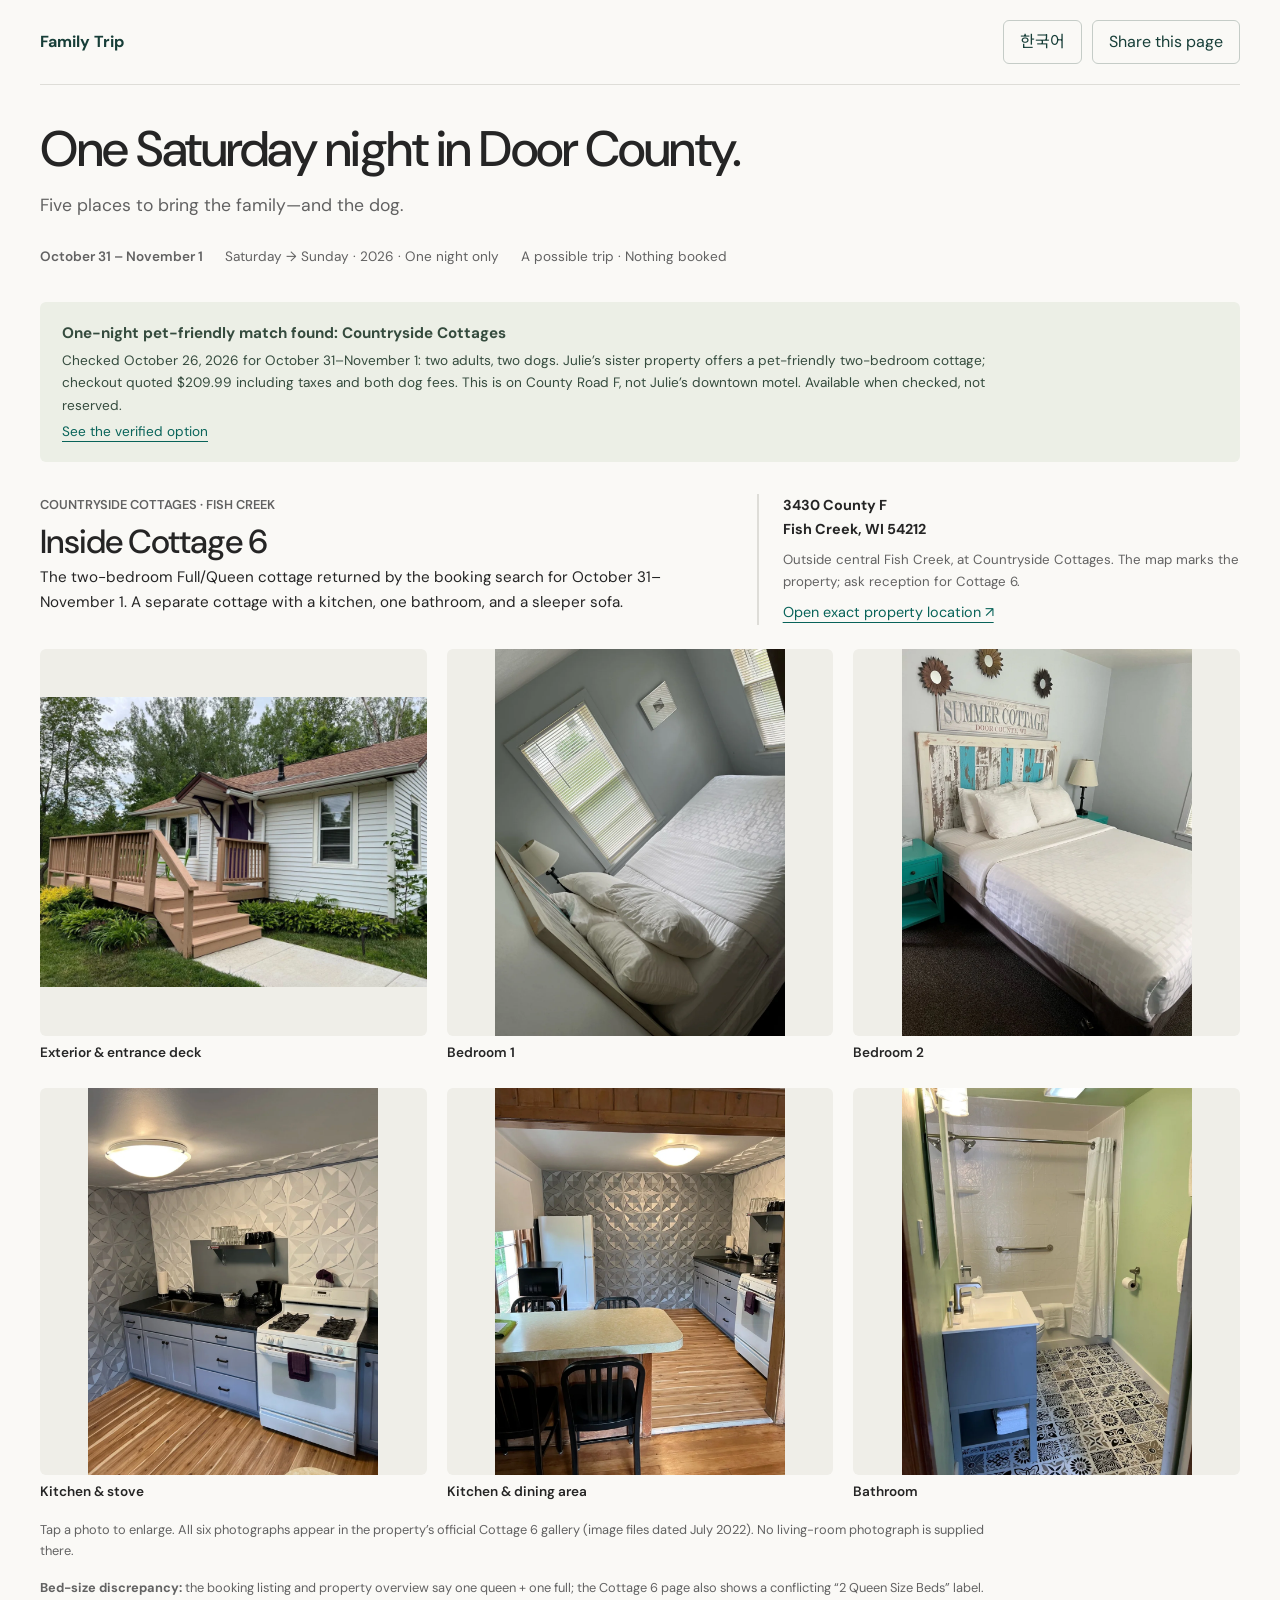
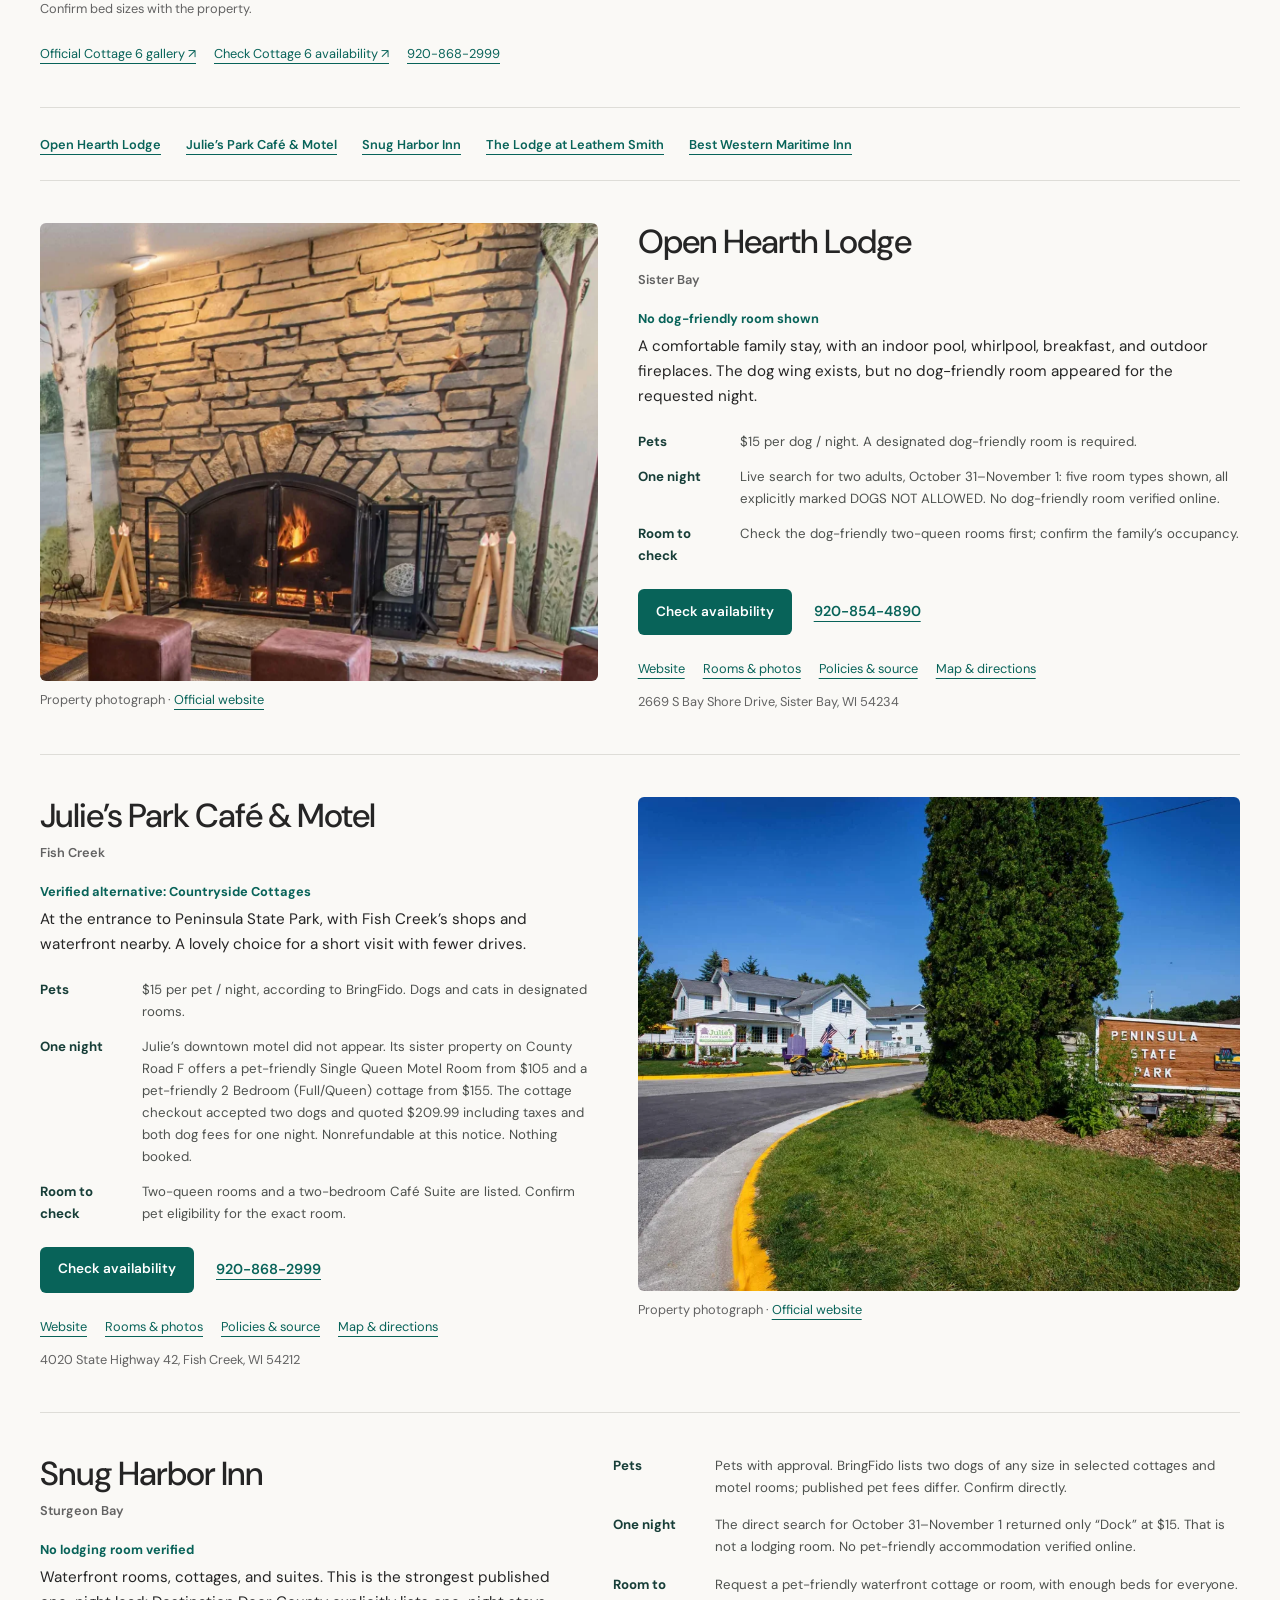
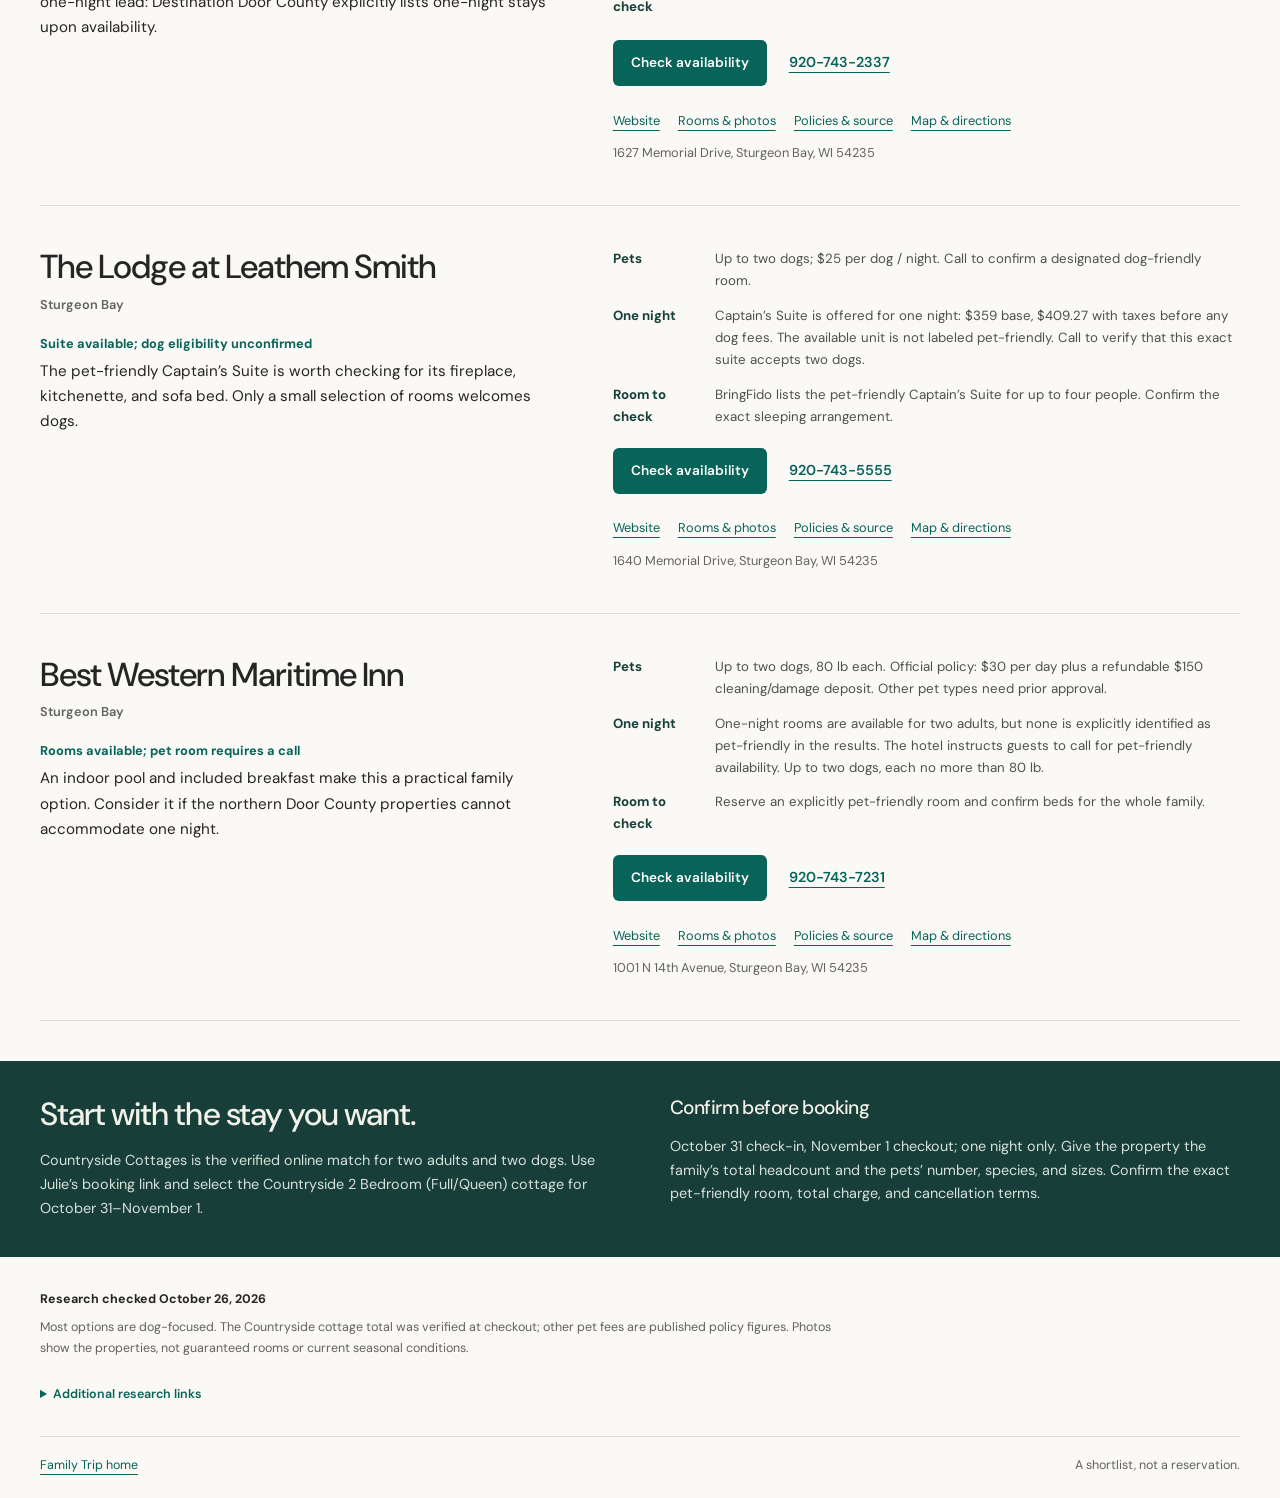
==== door-county/index.html @ 0c9e3b51 "Add official Cottage 6 photo gallery and exact property location" ====
<!doctype html><html lang="en"><head><meta charset="utf-8"><meta name="viewport" content="width=device-width,initial-scale=1"><meta name="theme-color" content="#173e38"><meta name="robots" content="noindex"><title>Door County · One Saturday Night</title><meta name="description" content="Five pet-friendly Door County stays for a possible October 31–November 1, 2026 family trip. Property links, pet policies, and one-night caveats."><meta property="og:title" content="Door County · One Saturday Night"><meta property="og:description" content="Five pet-friendly possibilities for October 31–November 1. A family shortlist, with all the useful links."><meta property="og:type" content="website"><link rel="stylesheet" href="style.css"></head><body><a class="skip" href="#stays">Skip to the stays</a><header class="wrap top"><a class="brand" href="../"><span lang="en">Family Trip</span><span lang="ko">가족 여행</span></a><div class="tools"><button id="lang" type="button" aria-label="Switch language to Korean">한국어</button><button id="share" type="button"><span lang="en">Share this page</span><span lang="ko">페이지 공유</span></button></div></header><main><section class="intro wrap"><div><h1><span lang="en">One Saturday night in Door County.</span><span lang="ko">도어 카운티에서 토요일 하룻밤.</span></h1><p class="dek"><span lang="en">Five places to bring the family—and the dog.</span><span lang="ko">가족과 반려견이 함께 갈 수 있는 다섯 곳.</span></p></div><div class="dates"><strong><span lang="en">October 31 – November 1</span><span lang="ko">10월 31일 – 11월 1일</span></strong><span><span lang="en">Saturday → Sunday · 2026 · One night only</span><span lang="ko">토요일 → 일요일 · 2026년 · 1박만</span></span><span><span lang="en">A possible trip · Nothing booked</span><span lang="ko">여행 후보 · 예약 전</span></span></div></section><div class="wrap"><aside class="status"><strong><span lang="en">One-night pet-friendly match found: Countryside Cottages</span><span lang="ko">1박 반려동물 동반 숙소 확인: Countryside Cottages</span></strong><p><span lang="en">Checked October 26, 2026 for October 31–November 1: two adults, two dogs. Julie’s sister property offers a pet-friendly two-bedroom cottage; checkout quoted $209.99 including taxes and both dog fees. This is on County Road F, not Julie’s downtown motel. Available when checked, not reserved.</span><span lang="ko">2026년 10월 26일 확인: 10월 31일–11월 1일, 성인 2명과 개 2마리. Julie’s 자매 숙소의 침실 2개 코티지 결제 전 총액은 세금과 반려견 요금 포함 $209.99였습니다. Julie’s 시내 모텔이 아닌 County Road F 소재 숙소입니다. 확인 당시 예약 가능했으며 예약 완료 상태는 아닙니다.</span></p><p><a href="#cottage-6"><span lang="en">See the verified option</span><span lang="ko">확인된 숙소 보기</span></a></p></aside></div><section class="wrap cottage-detail" id="cottage-6" aria-labelledby="cottage-title"><div class="cottage-heading"><div><p class="town">COUNTRYSIDE COTTAGES · FISH CREEK</p><h2 id="cottage-title"><span lang="en">Inside Cottage 6</span><span lang="ko">Cottage 6 내부 보기</span></h2><p class="why"><span lang="en">The two-bedroom Full/Queen cottage returned by the booking search for October 31–November 1. A separate cottage with a kitchen, one bathroom, and a sleeper sofa.</span><span lang="ko">10월 31일–11월 1일 예약 검색에 나온 Full/Queen 침실 2개 코티지입니다. 주방, 욕실 1개, 소파베드를 갖춘 독립 코티지입니다.</span></p></div><div class="cottage-location"><strong>3430 County F<br>Fish Creek, WI 54212</strong><p><span lang="en">Outside central Fish Creek, at Countryside Cottages. The map marks the property; ask reception for Cottage 6.</span><span lang="ko">Fish Creek 중심가 외곽의 Countryside Cottages입니다. 지도는 숙소 부지를 표시하며, 도착 시 Cottage 6 위치를 안내받으세요.</span></p><a href="https://www.google.com/maps/search/?api=1&amp;query=Countryside+Cottages+3430+County+F+Fish+Creek+WI+54212"><span lang="en">Open exact property location ↗</span><span lang="ko">숙소 위치 지도 보기 ↗</span></a></div></div><div class="cottage-gallery"><figure><a href="assets/cottage-6-exterior.webp" target="_blank" rel="noopener" aria-label="Enlarge Cottage 6 exterior & entrance deck"><img src="assets/cottage-6-exterior.webp" alt="Cottage 6: Exterior & entrance deck" width="1000" height="750" loading="lazy"></a><figcaption><span lang="en">Exterior & entrance deck</span><span lang="ko">외관과 입구 데크</span></figcaption></figure><figure><a href="assets/cottage-6-bedroom-one.webp" target="_blank" rel="noopener" aria-label="Enlarge Cottage 6 bedroom 1"><img src="assets/cottage-6-bedroom-one.webp" alt="Cottage 6: Bedroom 1" width="1000" height="1334" loading="lazy"></a><figcaption><span lang="en">Bedroom 1</span><span lang="ko">침실 1</span></figcaption></figure><figure><a href="assets/cottage-6-bedroom-two.webp" target="_blank" rel="noopener" aria-label="Enlarge Cottage 6 bedroom 2"><img src="assets/cottage-6-bedroom-two.webp" alt="Cottage 6: Bedroom 2" width="1000" height="1334" loading="lazy"></a><figcaption><span lang="en">Bedroom 2</span><span lang="ko">침실 2</span></figcaption></figure><figure><a href="assets/cottage-6-kitchen.webp" target="_blank" rel="noopener" aria-label="Enlarge Cottage 6 kitchen & stove"><img src="assets/cottage-6-kitchen.webp" alt="Cottage 6: Kitchen & stove" width="1000" height="1334" loading="lazy"></a><figcaption><span lang="en">Kitchen & stove</span><span lang="ko">주방과 가스레인지</span></figcaption></figure><figure><a href="assets/cottage-6-kitchen-detail.webp" target="_blank" rel="noopener" aria-label="Enlarge Cottage 6 kitchen & dining area"><img src="assets/cottage-6-kitchen-detail.webp" alt="Cottage 6: Kitchen & dining area" width="1000" height="1334" loading="lazy"></a><figcaption><span lang="en">Kitchen & dining area</span><span lang="ko">주방과 식사 공간</span></figcaption></figure><figure><a href="assets/cottage-6-bathroom.webp" target="_blank" rel="noopener" aria-label="Enlarge Cottage 6 bathroom"><img src="assets/cottage-6-bathroom.webp" alt="Cottage 6: Bathroom" width="1000" height="1334" loading="lazy"></a><figcaption><span lang="en">Bathroom</span><span lang="ko">욕실</span></figcaption></figure></div><p class="gallery-note"><span lang="en">Tap a photo to enlarge. All six photographs appear in the property’s official Cottage 6 gallery (image files dated July 2022). No living-room photograph is supplied there.</span><span lang="ko">사진을 누르면 크게 볼 수 있습니다. 사진 6장은 숙소 공식 Cottage 6 갤러리에서 가져왔습니다(이미지 파일 경로: 2022년 7월). 해당 갤러리에는 거실 사진이 없습니다.</span></p><p class="gallery-note"><span lang="en"><strong>Bed-size discrepancy:</strong> the booking listing and property overview say one queen + one full; the Cottage 6 page also shows a conflicting “2 Queen Size Beds” label. Confirm bed sizes with the property.</span><span lang="ko"><strong>침대 크기 정보 불일치:</strong> 예약 목록과 숙소 개요에는 퀸 1개 + 더블 1개로 나오지만 Cottage 6 페이지에는 “퀸 침대 2개”라는 상충하는 표시도 있습니다. 숙소에 침대 크기를 확인하세요.</span></p><div class="resource-links"><a href="https://www.juliesmotel.com/lodging/countryside-motel/cottage-6/"><span lang="en">Official Cottage 6 gallery ↗</span><span lang="ko">공식 Cottage 6 갤러리 ↗</span></a><a href="https://reservations.verticalbooking.com/premium/index.html?dc=1534&amp;id_albergo=22736&amp;id_stile=22126&amp;lingua_int=usa"><span lang="en">Check Cottage 6 availability ↗</span><span lang="ko">Cottage 6 예약 가능 여부 확인 ↗</span></a><a href="tel:+19208682999">920-868-2999</a></div></section><nav class="wrap jump" aria-label="Property shortcuts"><a href="#open-hearth">Open Hearth Lodge</a><a href="#julies">Julie’s Park Café & Motel</a><a href="#snug-harbor">Snug Harbor Inn</a><a href="#leathem-smith">The Lodge at Leathem Smith</a><a href="#maritime">Best Western Maritime Inn</a></nav><div id="stays" class="wrap stays"><article id="open-hearth" class="stay featured"><figure><a href="https://www.openhearthlodgedoorcounty.com/"><img src="assets/open-hearth.webp" alt="Lobby fireplace at Open Hearth Lodge" width="1200" height="800" fetchpriority="high"></a><figcaption><span lang="en">Property photograph · </span><span lang="ko">숙소 사진 · </span><a class="" href="https://www.openhearthlodgedoorcounty.com/"><span lang="en">Official website</span><span lang="ko">공식 웹사이트</span></a></figcaption></figure><div class="stay-content"><div class="title-line"><h2>Open Hearth Lodge</h2><span class="town">Sister Bay</span></div><p class="pick"><span lang="en">No dog-friendly room shown</span><span lang="ko">반려견 동반 객실 표시 없음</span></p><p class="why"><span lang="en">A comfortable family stay, with an indoor pool, whirlpool, breakfast, and outdoor fireplaces. The dog wing exists, but no dog-friendly room appeared for the requested night.</span><span lang="ko">실내 수영장, 월풀, 조식, 야외 벽난로를 갖춘 가족 숙소입니다. 반려견 동반 객실 구역은 있지만 요청한 날짜 검색 결과에는 나오지 않았습니다.</span></p><dl><div><dt><span lang="en">Pets</span><span lang="ko">반려동물</span></dt><dd><span lang="en">$15 per dog / night. A designated dog-friendly room is required.</span><span lang="ko">반려견 1마리당 1박 $15. 반려견 동반 전용 객실을 예약해야 합니다.</span></dd></div><div><dt><span lang="en">One night</span><span lang="ko">1박 조건</span></dt><dd><span lang="en">Live search for two adults, October 31–November 1: five room types shown, all explicitly marked DOGS NOT ALLOWED. No dog-friendly room verified online.</span><span lang="ko">성인 2명, 10월 31일–11월 1일 실시간 검색에서 다섯 객실 유형이 나왔으나 모두 반려견 동반 불가로 표시되었습니다.</span></dd></div><div><dt><span lang="en">Room to check</span><span lang="ko">확인할 객실</span></dt><dd><span lang="en">Check the dog-friendly two-queen rooms first; confirm the family’s occupancy.</span><span lang="ko">반려견 동반 가능한 퀸 침대 2개 객실과 가족 인원 수용 여부를 확인하세요.</span></dd></div></dl><div class="actions"><a class="primary" href="https://reservations.verticalbooking.com/premium/index.html?dc=4974&amp;id_albergo=22639&amp;id_stile=22200&amp;lingua_int=usa"><span lang="en">Check availability</span><span lang="ko">예약 가능 여부 확인</span></a><a class="phone" href="tel:+19208544890"><span lang="en">920-854-4890</span><span lang="ko">920-854-4890</span></a></div><nav class="resource-links" aria-label="Open Hearth Lodge resources"><a class="" href="https://www.openhearthlodgedoorcounty.com/"><span lang="en">Website</span><span lang="ko">웹사이트</span></a><a class="" href="https://www.openhearthlodgedoorcounty.com/accomodations/"><span lang="en">Rooms & photos</span><span lang="ko">객실 및 사진</span></a><a class="" href="https://www.openhearthlodgedoorcounty.com/policies-faq/"><span lang="en">Policies & source</span><span lang="ko">규정 및 출처</span></a><a class="" href="https://www.google.com/maps/search/?api=1&amp;query=Open%20Hearth%20Lodge%202669%20S%20Bay%20Shore%20Drive%2C%20Sister%20Bay%2C%20WI%2054234"><span lang="en">Map & directions</span><span lang="ko">지도 및 길찾기</span></a></nav><p class="address">2669 S Bay Shore Drive, Sister Bay, WI 54234</p></div></article><article id="julies" class="stay featured"><figure><a href="https://www.juliesmotel.com/"><img src="assets/julies.webp" alt="Julie’s Park Café and Motel photographed from the street" width="1200" height="800" loading="lazy"></a><figcaption><span lang="en">Property photograph · </span><span lang="ko">숙소 사진 · </span><a class="" href="https://www.juliesmotel.com/"><span lang="en">Official website</span><span lang="ko">공식 웹사이트</span></a></figcaption></figure><div class="stay-content"><div class="title-line"><h2>Julie’s Park Café & Motel</h2><span class="town">Fish Creek</span></div><p class="pick"><span lang="en">Verified alternative: Countryside Cottages</span><span lang="ko">확인된 대안: Countryside Cottages</span></p><p class="why"><span lang="en">At the entrance to Peninsula State Park, with Fish Creek’s shops and waterfront nearby. A lovely choice for a short visit with fewer drives.</span><span lang="ko">Peninsula State Park 입구에 있으며 Fish Creek의 상점과 물가가 가깝습니다. 차로 이동하는 시간을 줄이고 싶은 짧은 여행에 좋습니다.</span></p><dl><div><dt><span lang="en">Pets</span><span lang="ko">반려동물</span></dt><dd><span lang="en">$15 per pet / night, according to BringFido. Dogs and cats in designated rooms.</span><span lang="ko">BringFido 기준 반려동물 1마리당 1박 $15. 지정 객실에 개와 고양이 동반이 가능합니다.</span></dd></div><div><dt><span lang="en">One night</span><span lang="ko">1박 조건</span></dt><dd><span lang="en">Julie’s downtown motel did not appear. Its sister property on County Road F offers a pet-friendly Single Queen Motel Room from $105 and a pet-friendly 2 Bedroom (Full/Queen) cottage from $155. The cottage checkout accepted two dogs and quoted $209.99 including taxes and both dog fees for one night. Nonrefundable at this notice. Nothing booked.</span><span lang="ko">Julie’s 시내 모텔은 검색 결과에 없었습니다. County Road F의 자매 숙소에 반려동물 동반 Single Queen Motel Room $105부터, 2 Bedroom (Full/Queen) 코티지 $155부터가 표시되었습니다. 코티지 결제 전 화면에서 반려견 2마리를 추가한 1박 총액은 세금 포함 $209.99였습니다. 현재 취소 시 환불 불가이며 아직 예약하지 않았습니다.</span></dd></div><div><dt><span lang="en">Room to check</span><span lang="ko">확인할 객실</span></dt><dd><span lang="en">Two-queen rooms and a two-bedroom Café Suite are listed. Confirm pet eligibility for the exact room.</span><span lang="ko">퀸 침대 2개 객실과 침실 2개 Café Suite가 있습니다. 선택한 객실의 반려동물 동반 가능 여부를 확인하세요.</span></dd></div></dl><div class="actions"><a class="primary" href="https://reservations.verticalbooking.com/premium/index.html?dc=1534&amp;id_albergo=22736&amp;id_stile=22126&amp;lingua_int=usa"><span lang="en">Check availability</span><span lang="ko">예약 가능 여부 확인</span></a><a class="phone" href="tel:+19208682999"><span lang="en">920-868-2999</span><span lang="ko">920-868-2999</span></a></div><nav class="resource-links" aria-label="Julie’s Park Café & Motel resources"><a class="" href="https://www.juliesmotel.com/"><span lang="en">Website</span><span lang="ko">웹사이트</span></a><a class="" href="https://www.juliesmotel.com/lodging/motel/"><span lang="en">Rooms & photos</span><span lang="ko">객실 및 사진</span></a><a class="" href="https://www.juliesmotel.com/policies-info/"><span lang="en">Policies & source</span><span lang="ko">규정 및 출처</span></a><a class="" href="https://www.google.com/maps/search/?api=1&amp;query=Julie%E2%80%99s%20Park%20Caf%C3%A9%20%26%20Motel%204020%20State%20Highway%2042%2C%20Fish%20Creek%2C%20WI%2054212"><span lang="en">Map & directions</span><span lang="ko">지도 및 길찾기</span></a></nav><p class="address">4020 State Highway 42, Fish Creek, WI 54212</p></div></article><article id="snug-harbor" class="stay compact"><div class="stay-content"><div class="title-line"><h2>Snug Harbor Inn</h2><span class="town">Sturgeon Bay</span></div><p class="pick"><span lang="en">No lodging room verified</span><span lang="ko">숙박 객실 확인 안 됨</span></p><p class="why"><span lang="en">Waterfront rooms, cottages, and suites. This is the strongest published one-night lead: Destination Door County explicitly lists one-night stays upon availability.</span><span lang="ko">물가 객실, 코티지, 스위트가 있습니다. Destination Door County에 잔여 객실이 있으면 1박 가능하다고 명시되어 있어 1박 조건의 근거가 가장 분명합니다.</span></p><dl><div><dt><span lang="en">Pets</span><span lang="ko">반려동물</span></dt><dd><span lang="en">Pets with approval. BringFido lists two dogs of any size in selected cottages and motel rooms; published pet fees differ. Confirm directly.</span><span lang="ko">사전 승인 시 반려동물 동반 가능. BringFido는 일부 코티지와 모텔 객실에 크기 제한 없이 개 2마리를 허용한다고 안내합니다. 요금은 출처마다 달라 직접 확인해야 합니다.</span></dd></div><div><dt><span lang="en">One night</span><span lang="ko">1박 조건</span></dt><dd><span lang="en">The direct search for October 31–November 1 returned only “Dock” at $15. That is not a lodging room. No pet-friendly accommodation verified online.</span><span lang="ko">10월 31일–11월 1일 직접 예약 검색에서 $15의 “Dock”만 표시되었습니다. 숙박 객실이 아니므로 반려동물 동반 숙소는 확인되지 않았습니다.</span></dd></div><div><dt><span lang="en">Room to check</span><span lang="ko">확인할 객실</span></dt><dd><span lang="en">Request a pet-friendly waterfront cottage or room, with enough beds for everyone.</span><span lang="ko">가족 전체의 침대 수를 확인하며 반려동물 동반 가능한 물가 코티지나 객실을 요청하세요.</span></dd></div></dl><div class="actions"><a class="primary" href="https://snugharborinn.client.innroad.com/"><span lang="en">Check availability</span><span lang="ko">예약 가능 여부 확인</span></a><a class="phone" href="tel:+19207432337"><span lang="en">920-743-2337</span><span lang="ko">920-743-2337</span></a></div><nav class="resource-links" aria-label="Snug Harbor Inn resources"><a class="" href="https://snugharborinn.com/"><span lang="en">Website</span><span lang="ko">웹사이트</span></a><a class="" href="https://snugharborinn.com/"><span lang="en">Rooms & photos</span><span lang="ko">객실 및 사진</span></a><a class="" href="https://www.doorcounty.com/business-directory/lodging/snug-harbor-inn-cottages-marina/"><span lang="en">Policies & source</span><span lang="ko">규정 및 출처</span></a><a class="" href="https://www.google.com/maps/search/?api=1&amp;query=Snug%20Harbor%20Inn%201627%20Memorial%20Drive%2C%20Sturgeon%20Bay%2C%20WI%2054235"><span lang="en">Map & directions</span><span lang="ko">지도 및 길찾기</span></a></nav><p class="address">1627 Memorial Drive, Sturgeon Bay, WI 54235</p></div></article><article id="leathem-smith" class="stay compact"><div class="stay-content"><div class="title-line"><h2>The Lodge at Leathem Smith</h2><span class="town">Sturgeon Bay</span></div><p class="pick"><span lang="en">Suite available; dog eligibility unconfirmed</span><span lang="ko">스위트 가능 · 반려견 동반 미확인</span></p><p class="why"><span lang="en">The pet-friendly Captain’s Suite is worth checking for its fireplace, kitchenette, and sofa bed. Only a small selection of rooms welcomes dogs.</span><span lang="ko">벽난로, 간이 주방, 소파 베드가 있는 반려견 동반 Captain’s Suite를 확인해 볼 만합니다. 반려견 동반 객실 수는 제한적입니다.</span></p><dl><div><dt><span lang="en">Pets</span><span lang="ko">반려동물</span></dt><dd><span lang="en">Up to two dogs; $25 per dog / night. Call to confirm a designated dog-friendly room.</span><span lang="ko">개 2마리까지, 1마리당 1박 $25. 반려견 전용 객실을 전화로 확인해야 합니다.</span></dd></div><div><dt><span lang="en">One night</span><span lang="ko">1박 조건</span></dt><dd><span lang="en">Captain’s Suite is offered for one night: $359 base, $409.27 with taxes before any dog fees. The available unit is not labeled pet-friendly. Call to verify that this exact suite accepts two dogs.</span><span lang="ko">Captain’s Suite 1박 기본 요금 $359, 세금 포함 $409.27이 표시되었습니다. 반려견 요금은 미포함이며 해당 객실에 반려동물 동반 가능 표시가 없습니다. 개 2마리 동반 가능 여부를 전화로 확인해야 합니다.</span></dd></div><div><dt><span lang="en">Room to check</span><span lang="ko">확인할 객실</span></dt><dd><span lang="en">BringFido lists the pet-friendly Captain’s Suite for up to four people. Confirm the exact sleeping arrangement.</span><span lang="ko">BringFido는 반려견 동반 Captain’s Suite의 정원을 4명으로 안내합니다. 정확한 침대 구성을 확인하세요.</span></dd></div></dl><div class="actions"><a class="primary" href="https://reservations.verticalbooking.com/premium/index.html?id_albergo=22867&amp;dc=8851&amp;lingua_int=usa&amp;id_stile=22229"><span lang="en">Check availability</span><span lang="ko">예약 가능 여부 확인</span></a><a class="phone" href="tel:+19207435555"><span lang="en">920-743-5555</span><span lang="ko">920-743-5555</span></a></div><nav class="resource-links" aria-label="The Lodge at Leathem Smith resources"><a class="" href="https://www.thelodgeatls.com/"><span lang="en">Website</span><span lang="ko">웹사이트</span></a><a class="" href="https://www.thelodgeatls.com/rooms/"><span lang="en">Rooms & photos</span><span lang="ko">객실 및 사진</span></a><a class="" href="https://www.thelodgeatls.com/pet-policy/"><span lang="en">Policies & source</span><span lang="ko">규정 및 출처</span></a><a class="" href="https://www.google.com/maps/search/?api=1&amp;query=The%20Lodge%20at%20Leathem%20Smith%201640%20Memorial%20Drive%2C%20Sturgeon%20Bay%2C%20WI%2054235"><span lang="en">Map & directions</span><span lang="ko">지도 및 길찾기</span></a></nav><p class="address">1640 Memorial Drive, Sturgeon Bay, WI 54235</p></div></article><article id="maritime" class="stay compact"><div class="stay-content"><div class="title-line"><h2>Best Western Maritime Inn</h2><span class="town">Sturgeon Bay</span></div><p class="pick"><span lang="en">Rooms available; pet room requires a call</span><span lang="ko">객실 가능 · 반려동물 객실 전화 확인 필요</span></p><p class="why"><span lang="en">An indoor pool and included breakfast make this a practical family option. Consider it if the northern Door County properties cannot accommodate one night.</span><span lang="ko">실내 수영장과 조식이 포함된 실용적인 가족 숙소입니다. 도어 카운티 북부 숙소에서 1박이 어려울 때 고려할 만합니다.</span></p><dl><div><dt><span lang="en">Pets</span><span lang="ko">반려동물</span></dt><dd><span lang="en">Up to two dogs, 80 lb each. Official policy: $30 per day plus a refundable $150 cleaning/damage deposit. Other pet types need prior approval.</span><span lang="ko">개 2마리까지, 각 80파운드 이하. 공식 규정은 하루 $30와 환불 가능한 청소·파손 보증금 $150입니다. 다른 동물은 사전 승인이 필요합니다.</span></dd></div><div><dt><span lang="en">One night</span><span lang="ko">1박 조건</span></dt><dd><span lang="en">One-night rooms are available for two adults, but none is explicitly identified as pet-friendly in the results. The hotel instructs guests to call for pet-friendly availability. Up to two dogs, each no more than 80 lb.</span><span lang="ko">성인 2명 1박 객실은 있으나 검색 결과에 반려동물 동반 객실이 명시되지 않았습니다. 호텔은 해당 객실 가능 여부를 전화로 확인하도록 안내합니다. 개 2마리까지, 각 80파운드 이하입니다.</span></dd></div><div><dt><span lang="en">Room to check</span><span lang="ko">확인할 객실</span></dt><dd><span lang="en">Reserve an explicitly pet-friendly room and confirm beds for the whole family.</span><span lang="ko">반려동물 동반 객실을 명시하여 예약하고 가족 전체의 침대 수를 확인하세요.</span></dd></div></dl><div class="actions"><a class="primary" href="https://www.bestwestern.com/en_US/book/hotel-details.50085.html"><span lang="en">Check availability</span><span lang="ko">예약 가능 여부 확인</span></a><a class="phone" href="tel:+19207437231"><span lang="en">920-743-7231</span><span lang="ko">920-743-7231</span></a></div><nav class="resource-links" aria-label="Best Western Maritime Inn resources"><a class="" href="https://www.bestwestern.com/en_US/book/hotel-details.50085.html"><span lang="en">Website</span><span lang="ko">웹사이트</span></a><a class="" href="https://www.bestwestern.com/en_US/book/hotel-details.50085.html"><span lang="en">Rooms & photos</span><span lang="ko">객실 및 사진</span></a><a class="" href="https://www.bestwestern.com/en_US/book/hotel-details.50085.html"><span lang="en">Policies & source</span><span lang="ko">규정 및 출처</span></a><a class="" href="https://www.google.com/maps/search/?api=1&amp;query=Best%20Western%20Maritime%20Inn%201001%20N%2014th%20Avenue%2C%20Sturgeon%20Bay%2C%20WI%2054235"><span lang="en">Map & directions</span><span lang="ko">지도 및 길찾기</span></a></nav><p class="address">1001 N 14th Avenue, Sturgeon Bay, WI 54235</p></div></article></div><section class="closing"><div class="wrap close-grid"><div><h2><span lang="en">Start with the stay you want.</span><span lang="ko">마음에 드는 숙소부터.</span></h2><p><span lang="en">Countryside Cottages is the verified online match for two adults and two dogs. Use Julie’s booking link and select the Countryside 2 Bedroom (Full/Queen) cottage for October 31–November 1.</span><span lang="ko">성인 2명과 반려견 2마리의 온라인 예약 가능 숙소는 Countryside Cottages로 확인했습니다. Julie’s 예약 링크에서 10월 31일–11월 1일과 Countryside 2 Bedroom (Full/Queen) 코티지를 선택하세요.</span></p></div><div><h3><span lang="en">Confirm before booking</span><span lang="ko">예약 전 확인</span></h3><p><span lang="en">October 31 check-in, November 1 checkout; one night only. Give the property the family’s total headcount and the pets’ number, species, and sizes. Confirm the exact pet-friendly room, total charge, and cancellation terms.</span><span lang="ko">10월 31일 체크인, 11월 1일 체크아웃의 1박입니다. 가족 총인원과 반려동물의 수, 종류, 크기를 알려 주세요. 정확한 반려동물 동반 객실, 총요금, 취소 조건을 확인하세요.</span></p></div></div></section><footer class="wrap"><div><strong><span lang="en">Research checked October 26, 2026</span><span lang="ko">자료 확인: 2026년 10월 26일</span></strong><p><span lang="en">Most options are dog-focused. The Countryside cottage total was verified at checkout; other pet fees are published policy figures. Photos show the properties, not guaranteed rooms or current seasonal conditions.</span><span lang="ko">대부분 반려견 중심의 숙소입니다. Countryside 코티지 총액은 결제 전 화면에서 확인했으며 그 외 반려동물 요금은 공시된 규정입니다. 사진은 숙소를 보여 주며 특정 객실이나 현재 계절 상태를 보장하지 않습니다.</span></p></div><details><summary><span lang="en">Additional research links</span><span lang="ko">추가 자료 링크</span></summary><div class="sources"><a class="" href="https://www.bringfido.com/lodging/1136891"><span lang="en">Julie’s pet policy · BringFido</span><span lang="ko">Julie’s 반려동물 규정 · BringFido</span></a><a class="" href="https://www.bringfido.com/lodging/99222"><span lang="en">Snug Harbor pet policy · BringFido</span><span lang="ko">Snug Harbor 반려동물 규정 · BringFido</span></a><a class="" href="https://www.bringfido.com/lodging/383353"><span lang="en">Leathem Smith room types · BringFido</span><span lang="ko">Leathem Smith 객실 유형 · BringFido</span></a><a class="" href="https://www.expedia.com/Sturgeon-Bay-Hotels-Lodge-At-Leathem-Smith.h4921748.Hotel-Information"><span lang="en">Leathem Smith listing · Expedia</span><span lang="ko">Leathem Smith 숙소 정보 · Expedia</span></a><a class="" href="https://www.expedia.com/Sturgeon-Bay-Hotels-Best-Western-Maritime-Inn.h1982.Hotel-Information"><span lang="en">Maritime Inn listing · Expedia</span><span lang="ko">Maritime Inn 숙소 정보 · Expedia</span></a></div></details><p class="footline"><a class="" href="../"><span lang="en">Family Trip home</span><span lang="ko">가족 여행 홈</span></a><span><span lang="en">A shortlist, not a reservation.</span><span lang="ko">예약이 아닌 숙소 후보 목록입니다.</span></span></p></footer><p id="announcement" role="status" aria-live="polite"></p><script src="page.js"></script></body></html>
---- door-county/style.css ----
@import url('https://fonts.googleapis.com/css2?family=DM+Sans:wght@400;500;600;700&family=Noto+Sans+KR:wght@400;500;600;700&display=swap');
:root{--paper:#faf9f6;--ink:#252525;--green:#086359;--forest:#173e38;--line:#deddd8;--muted:#626262}*{box-sizing:border-box}html{scroll-behavior:smooth;scroll-padding-top:24px}body{margin:0;background:var(--paper);color:var(--ink);font:400 16px/1.65 'DM Sans','Noto Sans KR',sans-serif}html[lang=en] [lang=ko],html[lang=ko] [lang=en]{display:none}h1,h2,h3,p,figure{margin:0}h1,h2,h3{font-weight:500;line-height:1.12;letter-spacing:-.03em}a{color:var(--green);text-underline-offset:5px}button{font:inherit;cursor:pointer}a,button{touch-action:manipulation}a:focus-visible,button:focus-visible,summary:focus-visible{outline:3px solid #b95821;outline-offset:5px}::selection{background:#d0e5dc;color:var(--forest)}.wrap{width:min(1200px,calc(100% - 80px));margin-inline:auto}.top{display:flex;justify-content:space-between;align-items:center;padding-block:20px;border-bottom:1px solid var(--line)}.brand{font-weight:700;color:var(--forest);text-decoration:none}.tools{display:flex;gap:10px}.tools button{border:1px solid #c5ccc7;background:transparent;color:var(--forest);border-radius:6px;min-height:44px;padding:8px 16px}.tools button:hover{background:#e7eee6}.intro{padding-block:36px 28px;display:grid;grid-template-columns:1.5fr 1fr;gap:32px;align-items:end}h1{font-size:clamp(2rem,4vw,3.55rem);max-width:100%}.dek{margin-top:14px;color:var(--muted);font-size:1.1rem}.dates{padding-bottom:3px;text-align:right;display:grid;gap:4px}.dates strong{font-size:1.15rem;font-weight:600}.dates span{font-size:.85rem;color:var(--muted)}.status{padding:18px 22px;background:#ecefe6;border-radius:6px;color:#354b3e}.status strong{font-size:.95rem}.status p{font-size:.85rem;max-width:105ch;margin-top:4px}.jump{display:flex;flex-wrap:wrap;gap:0 25px;padding-block:14px;border-bottom:1px solid var(--line)}.jump a{display:inline-flex;align-items:center;min-height:44px;font-size:.8rem;font-weight:600}.stay{padding-block:42px;border-bottom:1px solid var(--line);scroll-margin-top:18px}.featured{display:grid;grid-template-columns:1fr 1.08fr;gap:40px;align-items:start}.featured:nth-child(2) figure{order:2}.featured figure{position:sticky;top:24px}.featured img{display:block;width:100%;height:auto;aspect-ratio:1.22;object-fit:cover;border-radius:6px}.featured figcaption{font-size:.8rem;color:var(--muted);padding-top:8px}.title-line{display:flex;flex-direction:column;align-items:flex-start;gap:8px}h2{font-size:clamp(1.6rem,2.6vw,2.3rem)}.town{font-size:.8rem;font-weight:600;color:var(--muted)}.pick{color:var(--green);font-size:.8rem;font-weight:700;margin-top:18px}.why{margin-top:5px;font-size:.95rem;max-width:70ch}dl{margin:22px 0;display:grid;gap:13px}dl>div{display:grid;grid-template-columns:90px 1fr;gap:12px;font-size:.83rem}dt{font-weight:700;color:var(--forest)}dd{margin:0;color:#4d514e}.actions{display:flex;flex-wrap:wrap;align-items:center;gap:12px 22px}.primary{display:inline-flex;align-items:center;justify-content:center;background:var(--green);color:white;text-decoration:none;font-size:.85rem;font-weight:600;padding:11px 18px;border-radius:6px;min-height:46px}.primary:hover{background:var(--forest)}.phone{font-size:.9rem;font-weight:600;min-height:44px;display:inline-flex;align-items:center;font-variant-numeric:tabular-nums}.resource-links{display:flex;flex-wrap:wrap;gap:0 18px;margin-top:12px}.resource-links a{min-height:44px;display:inline-flex;align-items:center;font-size:.8rem}.address{font-size:.8rem;color:var(--muted)}.compact .stay-content{display:grid;grid-template-columns:1fr 1.2fr;gap:0 50px}.compact .title-line{grid-column:1;grid-row:1}.compact .pick{grid-column:1;grid-row:2}.compact .why{grid-column:1;grid-row:3}.compact dl{grid-column:2;grid-row:1/5;margin:0 0 20px}.compact .actions{grid-column:2}.compact .resource-links{grid-column:2}.compact .address{grid-column:2}.closing{margin-top:40px;background:var(--forest);color:#f3f2e9;padding:36px 0}.close-grid{display:grid;grid-template-columns:1fr 1fr;gap:60px}.closing h2{font-size:2rem}.closing h3{font-size:1.2rem}.closing p{font-size:.9rem;color:#d6e1da;margin-top:16px;max-width:60ch}footer{padding-block:32px 22px;font-size:.78rem;color:var(--muted)}footer strong{color:var(--ink)}footer p{max-width:100ch;margin-top:8px}details{margin-top:14px}summary{cursor:pointer;min-height:44px;align-content:center;color:var(--green);font-weight:600}.sources{display:flex;flex-direction:column;align-items:flex-start}.sources a{min-height:44px;align-content:center}.footline{display:flex;justify-content:space-between;gap:20px;max-width:none;border-top:1px solid var(--line);margin-top:20px;padding-top:18px}.skip{position:absolute;top:-80px;background:white;padding:12px;z-index:10}.skip:focus{top:0}#announcement{position:fixed;bottom:20px;left:50%;transform:translateX(-50%);background:var(--forest);color:white;border-radius:6px;padding:10px 20px;box-shadow:0 4px 16px #0002;font-size:.85rem}#announcement:empty{display:none}
@media(max-width:800px){.wrap{width:calc(100% - 36px)}.top{padding-block:14px}.tools{gap:6px}.tools button{font-size:.8rem;padding:8px 10px}.intro{display:block;padding-block:24px}h1{font-size:2.35rem}.dates{text-align:left;margin-top:22px}.dek{font-size:1rem}.status{padding:16px}.jump{gap:0 18px}.featured{grid-template-columns:1fr;gap:24px}.featured figure{position:static}.featured:nth-child(2) figure{order:0}.featured img{aspect-ratio:1.5}.stay{padding-block:28px}.compact .stay-content{display:block}.compact dl{margin-top:22px}.compact .pick{margin-top:14px}.close-grid{grid-template-columns:1fr;gap:28px}.closing{margin-top:24px;padding:30px 0}.closing h2{font-size:1.75rem}.footline{flex-direction:column;gap:8px}.compact h2{max-width:100%}dl>div{grid-template-columns:78px 1fr;gap:12px}.why{font-size:.95rem}.resource-links{gap:0 16px}html[lang=ko] h1{font-size:2.1rem;word-break:keep-all}}
@media(prefers-reduced-motion:reduce){html{scroll-behavior:auto}}@media print{.tools,.jump,.skip,#announcement{display:none}.wrap{width:100%}.featured figure{position:static}.stay{break-inside:avoid}.closing{background:#fff;color:var(--ink)}.closing p{color:var(--ink)}}
/* Let the heading use the available width; keep trip dates compact beneath it. */
.intro{display:block}.dates{display:flex;align-items:baseline;flex-wrap:wrap;gap:6px 22px;text-align:left;margin-top:20px}h1{font-size:clamp(2rem,3.9vw,3.3rem)}
@media(max-width:800px){.dates{display:grid;gap:3px;margin-top:18px}h1{font-size:2.25rem}}
.cottage-detail{padding-block:32px;border-bottom:1px solid var(--line)}.cottage-heading{display:grid;grid-template-columns:1.4fr 1fr;gap:40px;margin-bottom:24px}.cottage-heading h2{margin-top:8px}.cottage-location{border-left:2px solid var(--line);padding-left:24px;font-size:.9rem}.cottage-location p{margin:8px 0;color:var(--muted);font-size:.83rem}.cottage-gallery{display:grid;grid-template-columns:repeat(3,1fr);gap:24px 20px}.cottage-gallery figure{min-width:0}.cottage-gallery a{display:flex;background:#efeee8;border-radius:6px;overflow:hidden;aspect-ratio:1/1}.cottage-gallery img{width:100%;height:100%;object-fit:contain}.cottage-gallery figcaption{font-size:.85rem;margin-top:6px;font-weight:600}.gallery-note{font-size:.8rem;color:var(--muted);margin-top:16px;max-width:105ch}@media(max-width:800px){.cottage-heading{grid-template-columns:1fr;gap:20px}.cottage-gallery{grid-template-columns:repeat(2,1fr);gap:18px 12px}.cottage-location{padding-left:16px}.cottage-detail{padding-block:26px}}@media(max-width:400px){.cottage-gallery{grid-template-columns:1fr}}
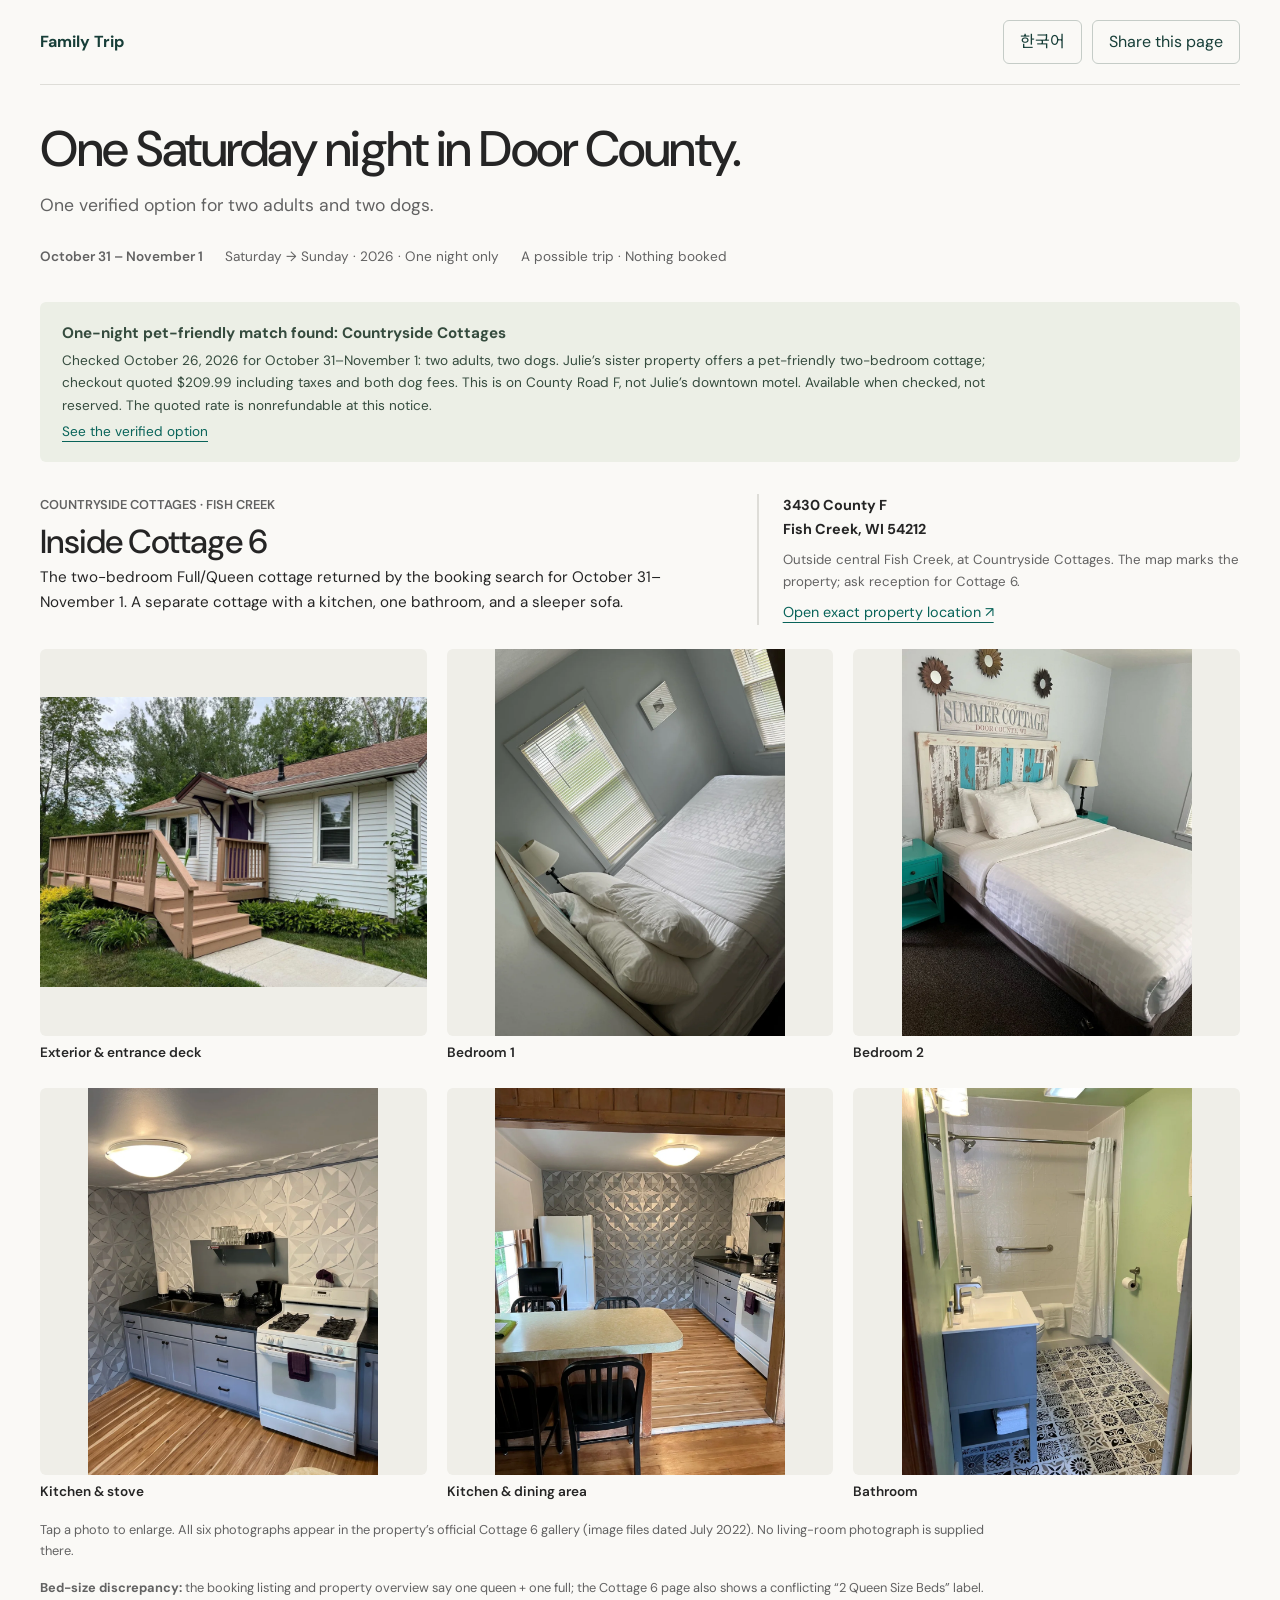
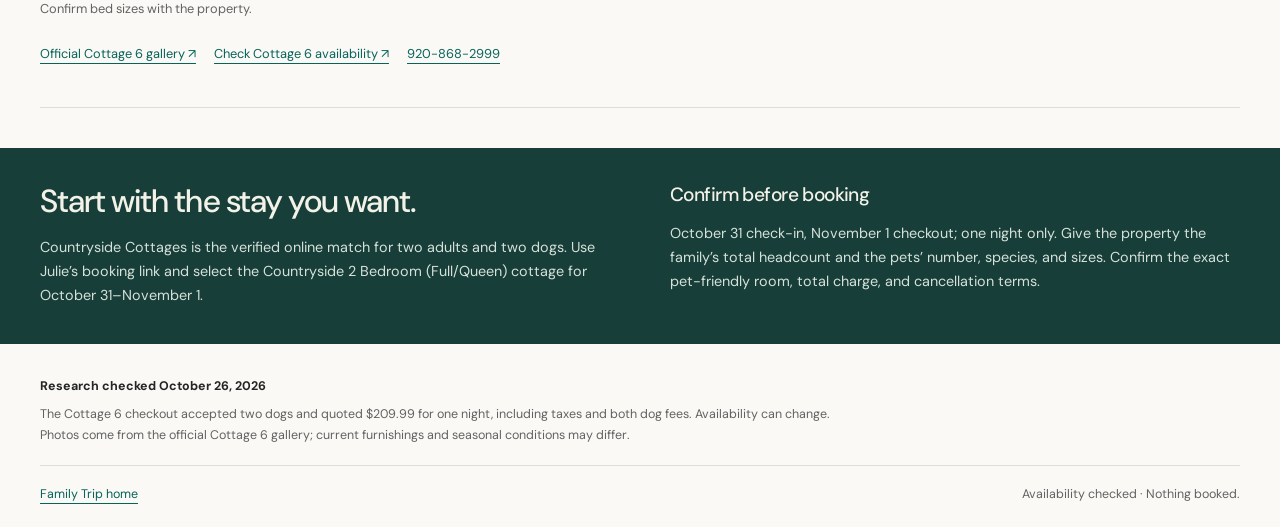
==== commit 36a04307: "Remove stays without verified one-night two-dog availability" ====
--- a/door-county/index.html
+++ b/door-county/index.html
@@ -1 +1 @@
-<!doctype html><html lang="en"><head><meta charset="utf-8"><meta name="viewport" content="width=device-width,initial-scale=1"><meta name="theme-color" content="#173e38"><meta name="robots" content="noindex"><title>Door County · One Saturday Night</title><meta name="description" content="Five pet-friendly Door County stays for a possible October 31–November 1, 2026 family trip. Property links, pet policies, and one-night caveats."><meta property="og:title" content="Door County · One Saturday Night"><meta property="og:description" content="Five pet-friendly possibilities for October 31–November 1. A family shortlist, with all the useful links."><meta property="og:type" content="website"><link rel="stylesheet" href="style.css"></head><body><a class="skip" href="#stays">Skip to the stays</a><header class="wrap top"><a class="brand" href="../"><span lang="en">Family Trip</span><span lang="ko">가족 여행</span></a><div class="tools"><button id="lang" type="button" aria-label="Switch language to Korean">한국어</button><button id="share" type="button"><span lang="en">Share this page</span><span lang="ko">페이지 공유</span></button></div></header><main><section class="intro wrap"><div><h1><span lang="en">One Saturday night in Door County.</span><span lang="ko">도어 카운티에서 토요일 하룻밤.</span></h1><p class="dek"><span lang="en">Five places to bring the family—and the dog.</span><span lang="ko">가족과 반려견이 함께 갈 수 있는 다섯 곳.</span></p></div><div class="dates"><strong><span lang="en">October 31 – November 1</span><span lang="ko">10월 31일 – 11월 1일</span></strong><span><span lang="en">Saturday → Sunday · 2026 · One night only</span><span lang="ko">토요일 → 일요일 · 2026년 · 1박만</span></span><span><span lang="en">A possible trip · Nothing booked</span><span lang="ko">여행 후보 · 예약 전</span></span></div></section><div class="wrap"><aside class="status"><strong><span lang="en">One-night pet-friendly match found: Countryside Cottages</span><span lang="ko">1박 반려동물 동반 숙소 확인: Countryside Cottages</span></strong><p><span lang="en">Checked October 26, 2026 for October 31–November 1: two adults, two dogs. Julie’s sister property offers a pet-friendly two-bedroom cottage; checkout quoted $209.99 including taxes and both dog fees. This is on County Road F, not Julie’s downtown motel. Available when checked, not reserved.</span><span lang="ko">2026년 10월 26일 확인: 10월 31일–11월 1일, 성인 2명과 개 2마리. Julie’s 자매 숙소의 침실 2개 코티지 결제 전 총액은 세금과 반려견 요금 포함 $209.99였습니다. Julie’s 시내 모텔이 아닌 County Road F 소재 숙소입니다. 확인 당시 예약 가능했으며 예약 완료 상태는 아닙니다.</span></p><p><a href="#cottage-6"><span lang="en">See the verified option</span><span lang="ko">확인된 숙소 보기</span></a></p></aside></div><section class="wrap cottage-detail" id="cottage-6" aria-labelledby="cottage-title"><div class="cottage-heading"><div><p class="town">COUNTRYSIDE COTTAGES · FISH CREEK</p><h2 id="cottage-title"><span lang="en">Inside Cottage 6</span><span lang="ko">Cottage 6 내부 보기</span></h2><p class="why"><span lang="en">The two-bedroom Full/Queen cottage returned by the booking search for October 31–November 1. A separate cottage with a kitchen, one bathroom, and a sleeper sofa.</span><span lang="ko">10월 31일–11월 1일 예약 검색에 나온 Full/Queen 침실 2개 코티지입니다. 주방, 욕실 1개, 소파베드를 갖춘 독립 코티지입니다.</span></p></div><div class="cottage-location"><strong>3430 County F<br>Fish Creek, WI 54212</strong><p><span lang="en">Outside central Fish Creek, at Countryside Cottages. The map marks the property; ask reception for Cottage 6.</span><span lang="ko">Fish Creek 중심가 외곽의 Countryside Cottages입니다. 지도는 숙소 부지를 표시하며, 도착 시 Cottage 6 위치를 안내받으세요.</span></p><a href="https://www.google.com/maps/search/?api=1&amp;query=Countryside+Cottages+3430+County+F+Fish+Creek+WI+54212"><span lang="en">Open exact property location ↗</span><span lang="ko">숙소 위치 지도 보기 ↗</span></a></div></div><div class="cottage-gallery"><figure><a href="assets/cottage-6-exterior.webp" target="_blank" rel="noopener" aria-label="Enlarge Cottage 6 exterior & entrance deck"><img src="assets/cottage-6-exterior.webp" alt="Cottage 6: Exterior & entrance deck" width="1000" height="750" loading="lazy"></a><figcaption><span lang="en">Exterior & entrance deck</span><span lang="ko">외관과 입구 데크</span></figcaption></figure><figure><a href="assets/cottage-6-bedroom-one.webp" target="_blank" rel="noopener" aria-label="Enlarge Cottage 6 bedroom 1"><img src="assets/cottage-6-bedroom-one.webp" alt="Cottage 6: Bedroom 1" width="1000" height="1334" loading="lazy"></a><figcaption><span lang="en">Bedroom 1</span><span lang="ko">침실 1</span></figcaption></figure><figure><a href="assets/cottage-6-bedroom-two.webp" target="_blank" rel="noopener" aria-label="Enlarge Cottage 6 bedroom 2"><img src="assets/cottage-6-bedroom-two.webp" alt="Cottage 6: Bedroom 2" width="1000" height="1334" loading="lazy"></a><figcaption><span lang="en">Bedroom 2</span><span lang="ko">침실 2</span></figcaption></figure><figure><a href="assets/cottage-6-kitchen.webp" target="_blank" rel="noopener" aria-label="Enlarge Cottage 6 kitchen & stove"><img src="assets/cottage-6-kitchen.webp" alt="Cottage 6: Kitchen & stove" width="1000" height="1334" loading="lazy"></a><figcaption><span lang="en">Kitchen & stove</span><span lang="ko">주방과 가스레인지</span></figcaption></figure><figure><a href="assets/cottage-6-kitchen-detail.webp" target="_blank" rel="noopener" aria-label="Enlarge Cottage 6 kitchen & dining area"><img src="assets/cottage-6-kitchen-detail.webp" alt="Cottage 6: Kitchen & dining area" width="1000" height="1334" loading="lazy"></a><figcaption><span lang="en">Kitchen & dining area</span><span lang="ko">주방과 식사 공간</span></figcaption></figure><figure><a href="assets/cottage-6-bathroom.webp" target="_blank" rel="noopener" aria-label="Enlarge Cottage 6 bathroom"><img src="assets/cottage-6-bathroom.webp" alt="Cottage 6: Bathroom" width="1000" height="1334" loading="lazy"></a><figcaption><span lang="en">Bathroom</span><span lang="ko">욕실</span></figcaption></figure></div><p class="gallery-note"><span lang="en">Tap a photo to enlarge. All six photographs appear in the property’s official Cottage 6 gallery (image files dated July 2022). No living-room photograph is supplied there.</span><span lang="ko">사진을 누르면 크게 볼 수 있습니다. 사진 6장은 숙소 공식 Cottage 6 갤러리에서 가져왔습니다(이미지 파일 경로: 2022년 7월). 해당 갤러리에는 거실 사진이 없습니다.</span></p><p class="gallery-note"><span lang="en"><strong>Bed-size discrepancy:</strong> the booking listing and property overview say one queen + one full; the Cottage 6 page also shows a conflicting “2 Queen Size Beds” label. Confirm bed sizes with the property.</span><span lang="ko"><strong>침대 크기 정보 불일치:</strong> 예약 목록과 숙소 개요에는 퀸 1개 + 더블 1개로 나오지만 Cottage 6 페이지에는 “퀸 침대 2개”라는 상충하는 표시도 있습니다. 숙소에 침대 크기를 확인하세요.</span></p><div class="resource-links"><a href="https://www.juliesmotel.com/lodging/countryside-motel/cottage-6/"><span lang="en">Official Cottage 6 gallery ↗</span><span lang="ko">공식 Cottage 6 갤러리 ↗</span></a><a href="https://reservations.verticalbooking.com/premium/index.html?dc=1534&amp;id_albergo=22736&amp;id_stile=22126&amp;lingua_int=usa"><span lang="en">Check Cottage 6 availability ↗</span><span lang="ko">Cottage 6 예약 가능 여부 확인 ↗</span></a><a href="tel:+19208682999">920-868-2999</a></div></section><nav class="wrap jump" aria-label="Property shortcuts"><a href="#open-hearth">Open Hearth Lodge</a><a href="#julies">Julie’s Park Café & Motel</a><a href="#snug-harbor">Snug Harbor Inn</a><a href="#leathem-smith">The Lodge at Leathem Smith</a><a href="#maritime">Best Western Maritime Inn</a></nav><div id="stays" class="wrap stays"><article id="open-hearth" class="stay featured"><figure><a href="https://www.openhearthlodgedoorcounty.com/"><img src="assets/open-hearth.webp" alt="Lobby fireplace at Open Hearth Lodge" width="1200" height="800" fetchpriority="high"></a><figcaption><span lang="en">Property photograph · </span><span lang="ko">숙소 사진 · </span><a class="" href="https://www.openhearthlodgedoorcounty.com/"><span lang="en">Official website</span><span lang="ko">공식 웹사이트</span></a></figcaption></figure><div class="stay-content"><div class="title-line"><h2>Open Hearth Lodge</h2><span class="town">Sister Bay</span></div><p class="pick"><span lang="en">No dog-friendly room shown</span><span lang="ko">반려견 동반 객실 표시 없음</span></p><p class="why"><span lang="en">A comfortable family stay, with an indoor pool, whirlpool, breakfast, and outdoor fireplaces. The dog wing exists, but no dog-friendly room appeared for the requested night.</span><span lang="ko">실내 수영장, 월풀, 조식, 야외 벽난로를 갖춘 가족 숙소입니다. 반려견 동반 객실 구역은 있지만 요청한 날짜 검색 결과에는 나오지 않았습니다.</span></p><dl><div><dt><span lang="en">Pets</span><span lang="ko">반려동물</span></dt><dd><span lang="en">$15 per dog / night. A designated dog-friendly room is required.</span><span lang="ko">반려견 1마리당 1박 $15. 반려견 동반 전용 객실을 예약해야 합니다.</span></dd></div><div><dt><span lang="en">One night</span><span lang="ko">1박 조건</span></dt><dd><span lang="en">Live search for two adults, October 31–November 1: five room types shown, all explicitly marked DOGS NOT ALLOWED. No dog-friendly room verified online.</span><span lang="ko">성인 2명, 10월 31일–11월 1일 실시간 검색에서 다섯 객실 유형이 나왔으나 모두 반려견 동반 불가로 표시되었습니다.</span></dd></div><div><dt><span lang="en">Room to check</span><span lang="ko">확인할 객실</span></dt><dd><span lang="en">Check the dog-friendly two-queen rooms first; confirm the family’s occupancy.</span><span lang="ko">반려견 동반 가능한 퀸 침대 2개 객실과 가족 인원 수용 여부를 확인하세요.</span></dd></div></dl><div class="actions"><a class="primary" href="https://reservations.verticalbooking.com/premium/index.html?dc=4974&amp;id_albergo=22639&amp;id_stile=22200&amp;lingua_int=usa"><span lang="en">Check availability</span><span lang="ko">예약 가능 여부 확인</span></a><a class="phone" href="tel:+19208544890"><span lang="en">920-854-4890</span><span lang="ko">920-854-4890</span></a></div><nav class="resource-links" aria-label="Open Hearth Lodge resources"><a class="" href="https://www.openhearthlodgedoorcounty.com/"><span lang="en">Website</span><span lang="ko">웹사이트</span></a><a class="" href="https://www.openhearthlodgedoorcounty.com/accomodations/"><span lang="en">Rooms & photos</span><span lang="ko">객실 및 사진</span></a><a class="" href="https://www.openhearthlodgedoorcounty.com/policies-faq/"><span lang="en">Policies & source</span><span lang="ko">규정 및 출처</span></a><a class="" href="https://www.google.com/maps/search/?api=1&amp;query=Open%20Hearth%20Lodge%202669%20S%20Bay%20Shore%20Drive%2C%20Sister%20Bay%2C%20WI%2054234"><span lang="en">Map & directions</span><span lang="ko">지도 및 길찾기</span></a></nav><p class="address">2669 S Bay Shore Drive, Sister Bay, WI 54234</p></div></article><article id="julies" class="stay featured"><figure><a href="https://www.juliesmotel.com/"><img src="assets/julies.webp" alt="Julie’s Park Café and Motel photographed from the street" width="1200" height="800" loading="lazy"></a><figcaption><span lang="en">Property photograph · </span><span lang="ko">숙소 사진 · </span><a class="" href="https://www.juliesmotel.com/"><span lang="en">Official website</span><span lang="ko">공식 웹사이트</span></a></figcaption></figure><div class="stay-content"><div class="title-line"><h2>Julie’s Park Café & Motel</h2><span class="town">Fish Creek</span></div><p class="pick"><span lang="en">Verified alternative: Countryside Cottages</span><span lang="ko">확인된 대안: Countryside Cottages</span></p><p class="why"><span lang="en">At the entrance to Peninsula State Park, with Fish Creek’s shops and waterfront nearby. A lovely choice for a short visit with fewer drives.</span><span lang="ko">Peninsula State Park 입구에 있으며 Fish Creek의 상점과 물가가 가깝습니다. 차로 이동하는 시간을 줄이고 싶은 짧은 여행에 좋습니다.</span></p><dl><div><dt><span lang="en">Pets</span><span lang="ko">반려동물</span></dt><dd><span lang="en">$15 per pet / night, according to BringFido. Dogs and cats in designated rooms.</span><span lang="ko">BringFido 기준 반려동물 1마리당 1박 $15. 지정 객실에 개와 고양이 동반이 가능합니다.</span></dd></div><div><dt><span lang="en">One night</span><span lang="ko">1박 조건</span></dt><dd><span lang="en">Julie’s downtown motel did not appear. Its sister property on County Road F offers a pet-friendly Single Queen Motel Room from $105 and a pet-friendly 2 Bedroom (Full/Queen) cottage from $155. The cottage checkout accepted two dogs and quoted $209.99 including taxes and both dog fees for one night. Nonrefundable at this notice. Nothing booked.</span><span lang="ko">Julie’s 시내 모텔은 검색 결과에 없었습니다. County Road F의 자매 숙소에 반려동물 동반 Single Queen Motel Room $105부터, 2 Bedroom (Full/Queen) 코티지 $155부터가 표시되었습니다. 코티지 결제 전 화면에서 반려견 2마리를 추가한 1박 총액은 세금 포함 $209.99였습니다. 현재 취소 시 환불 불가이며 아직 예약하지 않았습니다.</span></dd></div><div><dt><span lang="en">Room to check</span><span lang="ko">확인할 객실</span></dt><dd><span lang="en">Two-queen rooms and a two-bedroom Café Suite are listed. Confirm pet eligibility for the exact room.</span><span lang="ko">퀸 침대 2개 객실과 침실 2개 Café Suite가 있습니다. 선택한 객실의 반려동물 동반 가능 여부를 확인하세요.</span></dd></div></dl><div class="actions"><a class="primary" href="https://reservations.verticalbooking.com/premium/index.html?dc=1534&amp;id_albergo=22736&amp;id_stile=22126&amp;lingua_int=usa"><span lang="en">Check availability</span><span lang="ko">예약 가능 여부 확인</span></a><a class="phone" href="tel:+19208682999"><span lang="en">920-868-2999</span><span lang="ko">920-868-2999</span></a></div><nav class="resource-links" aria-label="Julie’s Park Café & Motel resources"><a class="" href="https://www.juliesmotel.com/"><span lang="en">Website</span><span lang="ko">웹사이트</span></a><a class="" href="https://www.juliesmotel.com/lodging/motel/"><span lang="en">Rooms & photos</span><span lang="ko">객실 및 사진</span></a><a class="" href="https://www.juliesmotel.com/policies-info/"><span lang="en">Policies & source</span><span lang="ko">규정 및 출처</span></a><a class="" href="https://www.google.com/maps/search/?api=1&amp;query=Julie%E2%80%99s%20Park%20Caf%C3%A9%20%26%20Motel%204020%20State%20Highway%2042%2C%20Fish%20Creek%2C%20WI%2054212"><span lang="en">Map & directions</span><span lang="ko">지도 및 길찾기</span></a></nav><p class="address">4020 State Highway 42, Fish Creek, WI 54212</p></div></article><article id="snug-harbor" class="stay compact"><div class="stay-content"><div class="title-line"><h2>Snug Harbor Inn</h2><span class="town">Sturgeon Bay</span></div><p class="pick"><span lang="en">No lodging room verified</span><span lang="ko">숙박 객실 확인 안 됨</span></p><p class="why"><span lang="en">Waterfront rooms, cottages, and suites. This is the strongest published one-night lead: Destination Door County explicitly lists one-night stays upon availability.</span><span lang="ko">물가 객실, 코티지, 스위트가 있습니다. Destination Door County에 잔여 객실이 있으면 1박 가능하다고 명시되어 있어 1박 조건의 근거가 가장 분명합니다.</span></p><dl><div><dt><span lang="en">Pets</span><span lang="ko">반려동물</span></dt><dd><span lang="en">Pets with approval. BringFido lists two dogs of any size in selected cottages and motel rooms; published pet fees differ. Confirm directly.</span><span lang="ko">사전 승인 시 반려동물 동반 가능. BringFido는 일부 코티지와 모텔 객실에 크기 제한 없이 개 2마리를 허용한다고 안내합니다. 요금은 출처마다 달라 직접 확인해야 합니다.</span></dd></div><div><dt><span lang="en">One night</span><span lang="ko">1박 조건</span></dt><dd><span lang="en">The direct search for October 31–November 1 returned only “Dock” at $15. That is not a lodging room. No pet-friendly accommodation verified online.</span><span lang="ko">10월 31일–11월 1일 직접 예약 검색에서 $15의 “Dock”만 표시되었습니다. 숙박 객실이 아니므로 반려동물 동반 숙소는 확인되지 않았습니다.</span></dd></div><div><dt><span lang="en">Room to check</span><span lang="ko">확인할 객실</span></dt><dd><span lang="en">Request a pet-friendly waterfront cottage or room, with enough beds for everyone.</span><span lang="ko">가족 전체의 침대 수를 확인하며 반려동물 동반 가능한 물가 코티지나 객실을 요청하세요.</span></dd></div></dl><div class="actions"><a class="primary" href="https://snugharborinn.client.innroad.com/"><span lang="en">Check availability</span><span lang="ko">예약 가능 여부 확인</span></a><a class="phone" href="tel:+19207432337"><span lang="en">920-743-2337</span><span lang="ko">920-743-2337</span></a></div><nav class="resource-links" aria-label="Snug Harbor Inn resources"><a class="" href="https://snugharborinn.com/"><span lang="en">Website</span><span lang="ko">웹사이트</span></a><a class="" href="https://snugharborinn.com/"><span lang="en">Rooms & photos</span><span lang="ko">객실 및 사진</span></a><a class="" href="https://www.doorcounty.com/business-directory/lodging/snug-harbor-inn-cottages-marina/"><span lang="en">Policies & source</span><span lang="ko">규정 및 출처</span></a><a class="" href="https://www.google.com/maps/search/?api=1&amp;query=Snug%20Harbor%20Inn%201627%20Memorial%20Drive%2C%20Sturgeon%20Bay%2C%20WI%2054235"><span lang="en">Map & directions</span><span lang="ko">지도 및 길찾기</span></a></nav><p class="address">1627 Memorial Drive, Sturgeon Bay, WI 54235</p></div></article><article id="leathem-smith" class="stay compact"><div class="stay-content"><div class="title-line"><h2>The Lodge at Leathem Smith</h2><span class="town">Sturgeon Bay</span></div><p class="pick"><span lang="en">Suite available; dog eligibility unconfirmed</span><span lang="ko">스위트 가능 · 반려견 동반 미확인</span></p><p class="why"><span lang="en">The pet-friendly Captain’s Suite is worth checking for its fireplace, kitchenette, and sofa bed. Only a small selection of rooms welcomes dogs.</span><span lang="ko">벽난로, 간이 주방, 소파 베드가 있는 반려견 동반 Captain’s Suite를 확인해 볼 만합니다. 반려견 동반 객실 수는 제한적입니다.</span></p><dl><div><dt><span lang="en">Pets</span><span lang="ko">반려동물</span></dt><dd><span lang="en">Up to two dogs; $25 per dog / night. Call to confirm a designated dog-friendly room.</span><span lang="ko">개 2마리까지, 1마리당 1박 $25. 반려견 전용 객실을 전화로 확인해야 합니다.</span></dd></div><div><dt><span lang="en">One night</span><span lang="ko">1박 조건</span></dt><dd><span lang="en">Captain’s Suite is offered for one night: $359 base, $409.27 with taxes before any dog fees. The available unit is not labeled pet-friendly. Call to verify that this exact suite accepts two dogs.</span><span lang="ko">Captain’s Suite 1박 기본 요금 $359, 세금 포함 $409.27이 표시되었습니다. 반려견 요금은 미포함이며 해당 객실에 반려동물 동반 가능 표시가 없습니다. 개 2마리 동반 가능 여부를 전화로 확인해야 합니다.</span></dd></div><div><dt><span lang="en">Room to check</span><span lang="ko">확인할 객실</span></dt><dd><span lang="en">BringFido lists the pet-friendly Captain’s Suite for up to four people. Confirm the exact sleeping arrangement.</span><span lang="ko">BringFido는 반려견 동반 Captain’s Suite의 정원을 4명으로 안내합니다. 정확한 침대 구성을 확인하세요.</span></dd></div></dl><div class="actions"><a class="primary" href="https://reservations.verticalbooking.com/premium/index.html?id_albergo=22867&amp;dc=8851&amp;lingua_int=usa&amp;id_stile=22229"><span lang="en">Check availability</span><span lang="ko">예약 가능 여부 확인</span></a><a class="phone" href="tel:+19207435555"><span lang="en">920-743-5555</span><span lang="ko">920-743-5555</span></a></div><nav class="resource-links" aria-label="The Lodge at Leathem Smith resources"><a class="" href="https://www.thelodgeatls.com/"><span lang="en">Website</span><span lang="ko">웹사이트</span></a><a class="" href="https://www.thelodgeatls.com/rooms/"><span lang="en">Rooms & photos</span><span lang="ko">객실 및 사진</span></a><a class="" href="https://www.thelodgeatls.com/pet-policy/"><span lang="en">Policies & source</span><span lang="ko">규정 및 출처</span></a><a class="" href="https://www.google.com/maps/search/?api=1&amp;query=The%20Lodge%20at%20Leathem%20Smith%201640%20Memorial%20Drive%2C%20Sturgeon%20Bay%2C%20WI%2054235"><span lang="en">Map & directions</span><span lang="ko">지도 및 길찾기</span></a></nav><p class="address">1640 Memorial Drive, Sturgeon Bay, WI 54235</p></div></article><article id="maritime" class="stay compact"><div class="stay-content"><div class="title-line"><h2>Best Western Maritime Inn</h2><span class="town">Sturgeon Bay</span></div><p class="pick"><span lang="en">Rooms available; pet room requires a call</span><span lang="ko">객실 가능 · 반려동물 객실 전화 확인 필요</span></p><p class="why"><span lang="en">An indoor pool and included breakfast make this a practical family option. Consider it if the northern Door County properties cannot accommodate one night.</span><span lang="ko">실내 수영장과 조식이 포함된 실용적인 가족 숙소입니다. 도어 카운티 북부 숙소에서 1박이 어려울 때 고려할 만합니다.</span></p><dl><div><dt><span lang="en">Pets</span><span lang="ko">반려동물</span></dt><dd><span lang="en">Up to two dogs, 80 lb each. Official policy: $30 per day plus a refundable $150 cleaning/damage deposit. Other pet types need prior approval.</span><span lang="ko">개 2마리까지, 각 80파운드 이하. 공식 규정은 하루 $30와 환불 가능한 청소·파손 보증금 $150입니다. 다른 동물은 사전 승인이 필요합니다.</span></dd></div><div><dt><span lang="en">One night</span><span lang="ko">1박 조건</span></dt><dd><span lang="en">One-night rooms are available for two adults, but none is explicitly identified as pet-friendly in the results. The hotel instructs guests to call for pet-friendly availability. Up to two dogs, each no more than 80 lb.</span><span lang="ko">성인 2명 1박 객실은 있으나 검색 결과에 반려동물 동반 객실이 명시되지 않았습니다. 호텔은 해당 객실 가능 여부를 전화로 확인하도록 안내합니다. 개 2마리까지, 각 80파운드 이하입니다.</span></dd></div><div><dt><span lang="en">Room to check</span><span lang="ko">확인할 객실</span></dt><dd><span lang="en">Reserve an explicitly pet-friendly room and confirm beds for the whole family.</span><span lang="ko">반려동물 동반 객실을 명시하여 예약하고 가족 전체의 침대 수를 확인하세요.</span></dd></div></dl><div class="actions"><a class="primary" href="https://www.bestwestern.com/en_US/book/hotel-details.50085.html"><span lang="en">Check availability</span><span lang="ko">예약 가능 여부 확인</span></a><a class="phone" href="tel:+19207437231"><span lang="en">920-743-7231</span><span lang="ko">920-743-7231</span></a></div><nav class="resource-links" aria-label="Best Western Maritime Inn resources"><a class="" href="https://www.bestwestern.com/en_US/book/hotel-details.50085.html"><span lang="en">Website</span><span lang="ko">웹사이트</span></a><a class="" href="https://www.bestwestern.com/en_US/book/hotel-details.50085.html"><span lang="en">Rooms & photos</span><span lang="ko">객실 및 사진</span></a><a class="" href="https://www.bestwestern.com/en_US/book/hotel-details.50085.html"><span lang="en">Policies & source</span><span lang="ko">규정 및 출처</span></a><a class="" href="https://www.google.com/maps/search/?api=1&amp;query=Best%20Western%20Maritime%20Inn%201001%20N%2014th%20Avenue%2C%20Sturgeon%20Bay%2C%20WI%2054235"><span lang="en">Map & directions</span><span lang="ko">지도 및 길찾기</span></a></nav><p class="address">1001 N 14th Avenue, Sturgeon Bay, WI 54235</p></div></article></div><section class="closing"><div class="wrap close-grid"><div><h2><span lang="en">Start with the stay you want.</span><span lang="ko">마음에 드는 숙소부터.</span></h2><p><span lang="en">Countryside Cottages is the verified online match for two adults and two dogs. Use Julie’s booking link and select the Countryside 2 Bedroom (Full/Queen) cottage for October 31–November 1.</span><span lang="ko">성인 2명과 반려견 2마리의 온라인 예약 가능 숙소는 Countryside Cottages로 확인했습니다. Julie’s 예약 링크에서 10월 31일–11월 1일과 Countryside 2 Bedroom (Full/Queen) 코티지를 선택하세요.</span></p></div><div><h3><span lang="en">Confirm before booking</span><span lang="ko">예약 전 확인</span></h3><p><span lang="en">October 31 check-in, November 1 checkout; one night only. Give the property the family’s total headcount and the pets’ number, species, and sizes. Confirm the exact pet-friendly room, total charge, and cancellation terms.</span><span lang="ko">10월 31일 체크인, 11월 1일 체크아웃의 1박입니다. 가족 총인원과 반려동물의 수, 종류, 크기를 알려 주세요. 정확한 반려동물 동반 객실, 총요금, 취소 조건을 확인하세요.</span></p></div></div></section><footer class="wrap"><div><strong><span lang="en">Research checked October 26, 2026</span><span lang="ko">자료 확인: 2026년 10월 26일</span></strong><p><span lang="en">Most options are dog-focused. The Countryside cottage total was verified at checkout; other pet fees are published policy figures. Photos show the properties, not guaranteed rooms or current seasonal conditions.</span><span lang="ko">대부분 반려견 중심의 숙소입니다. Countryside 코티지 총액은 결제 전 화면에서 확인했으며 그 외 반려동물 요금은 공시된 규정입니다. 사진은 숙소를 보여 주며 특정 객실이나 현재 계절 상태를 보장하지 않습니다.</span></p></div><details><summary><span lang="en">Additional research links</span><span lang="ko">추가 자료 링크</span></summary><div class="sources"><a class="" href="https://www.bringfido.com/lodging/1136891"><span lang="en">Julie’s pet policy · BringFido</span><span lang="ko">Julie’s 반려동물 규정 · BringFido</span></a><a class="" href="https://www.bringfido.com/lodging/99222"><span lang="en">Snug Harbor pet policy · BringFido</span><span lang="ko">Snug Harbor 반려동물 규정 · BringFido</span></a><a class="" href="https://www.bringfido.com/lodging/383353"><span lang="en">Leathem Smith room types · BringFido</span><span lang="ko">Leathem Smith 객실 유형 · BringFido</span></a><a class="" href="https://www.expedia.com/Sturgeon-Bay-Hotels-Lodge-At-Leathem-Smith.h4921748.Hotel-Information"><span lang="en">Leathem Smith listing · Expedia</span><span lang="ko">Leathem Smith 숙소 정보 · Expedia</span></a><a class="" href="https://www.expedia.com/Sturgeon-Bay-Hotels-Best-Western-Maritime-Inn.h1982.Hotel-Information"><span lang="en">Maritime Inn listing · Expedia</span><span lang="ko">Maritime Inn 숙소 정보 · Expedia</span></a></div></details><p class="footline"><a class="" href="../"><span lang="en">Family Trip home</span><span lang="ko">가족 여행 홈</span></a><span><span lang="en">A shortlist, not a reservation.</span><span lang="ko">예약이 아닌 숙소 후보 목록입니다.</span></span></p></footer><p id="announcement" role="status" aria-live="polite"></p><script src="page.js"></script></body></html>+<!doctype html><html lang="en"><head><meta charset="utf-8"><meta name="viewport" content="width=device-width,initial-scale=1"><meta name="theme-color" content="#173e38"><meta name="robots" content="noindex"><title>Door County · One Saturday Night</title><meta name="description" content="Countryside Cottage 6: verified October 26 for one night, October 31–November 1, 2026, for two adults and two dogs. Photos, address, and booking link."><meta property="og:title" content="Door County · One Saturday Night"><meta property="og:description" content="Countryside Cottage 6: one verified option for two adults and two dogs, October 31–November 1. Photos, location, and booking link."><meta property="og:type" content="website"><link rel="stylesheet" href="style.css"></head><body><a class="skip" href="#cottage-6">Skip to the cottage</a><header class="wrap top"><a class="brand" href="../"><span lang="en">Family Trip</span><span lang="ko">가족 여행</span></a><div class="tools"><button id="lang" type="button" aria-label="Switch language to Korean">한국어</button><button id="share" type="button"><span lang="en">Share this page</span><span lang="ko">페이지 공유</span></button></div></header><main><section class="intro wrap"><div><h1><span lang="en">One Saturday night in Door County.</span><span lang="ko">도어 카운티에서 토요일 하룻밤.</span></h1><p class="dek"><span lang="en">One verified option for two adults and two dogs.</span><span lang="ko">성인 2명과 반려견 2마리의 예약 가능 여부를 확인한 숙소 한 곳.</span></p></div><div class="dates"><strong><span lang="en">October 31 – November 1</span><span lang="ko">10월 31일 – 11월 1일</span></strong><span><span lang="en">Saturday → Sunday · 2026 · One night only</span><span lang="ko">토요일 → 일요일 · 2026년 · 1박만</span></span><span><span lang="en">A possible trip · Nothing booked</span><span lang="ko">여행 후보 · 예약 전</span></span></div></section><div class="wrap"><aside class="status"><strong><span lang="en">One-night pet-friendly match found: Countryside Cottages</span><span lang="ko">1박 반려동물 동반 숙소 확인: Countryside Cottages</span></strong><p><span lang="en">Checked October 26, 2026 for October 31–November 1: two adults, two dogs. Julie’s sister property offers a pet-friendly two-bedroom cottage; checkout quoted $209.99 including taxes and both dog fees. This is on County Road F, not Julie’s downtown motel. Available when checked, not reserved. The quoted rate is nonrefundable at this notice.</span><span lang="ko">2026년 10월 26일 확인: 10월 31일–11월 1일, 성인 2명과 개 2마리. Julie’s 자매 숙소의 침실 2개 코티지 결제 전 총액은 세금과 반려견 요금 포함 $209.99였습니다. Julie’s 시내 모텔이 아닌 County Road F 소재 숙소입니다. 확인 당시 예약 가능했으며 예약 완료 상태는 아닙니다. 현재 예약 시 해당 요금은 환불 불가입니다.</span></p><p><a href="#cottage-6"><span lang="en">See the verified option</span><span lang="ko">확인된 숙소 보기</span></a></p></aside></div><section class="wrap cottage-detail" id="cottage-6" aria-labelledby="cottage-title"><div class="cottage-heading"><div><p class="town">COUNTRYSIDE COTTAGES · FISH CREEK</p><h2 id="cottage-title"><span lang="en">Inside Cottage 6</span><span lang="ko">Cottage 6 내부 보기</span></h2><p class="why"><span lang="en">The two-bedroom Full/Queen cottage returned by the booking search for October 31–November 1. A separate cottage with a kitchen, one bathroom, and a sleeper sofa.</span><span lang="ko">10월 31일–11월 1일 예약 검색에 나온 Full/Queen 침실 2개 코티지입니다. 주방, 욕실 1개, 소파베드를 갖춘 독립 코티지입니다.</span></p></div><div class="cottage-location"><strong>3430 County F<br>Fish Creek, WI 54212</strong><p><span lang="en">Outside central Fish Creek, at Countryside Cottages. The map marks the property; ask reception for Cottage 6.</span><span lang="ko">Fish Creek 중심가 외곽의 Countryside Cottages입니다. 지도는 숙소 부지를 표시하며, 도착 시 Cottage 6 위치를 안내받으세요.</span></p><a href="https://www.google.com/maps/search/?api=1&amp;query=Countryside+Cottages+3430+County+F+Fish+Creek+WI+54212"><span lang="en">Open exact property location ↗</span><span lang="ko">숙소 위치 지도 보기 ↗</span></a></div></div><div class="cottage-gallery"><figure><a href="assets/cottage-6-exterior.webp" target="_blank" rel="noopener" aria-label="Enlarge Cottage 6 exterior & entrance deck"><img src="assets/cottage-6-exterior.webp" alt="Cottage 6: Exterior & entrance deck" width="1000" height="750" loading="lazy"></a><figcaption><span lang="en">Exterior & entrance deck</span><span lang="ko">외관과 입구 데크</span></figcaption></figure><figure><a href="assets/cottage-6-bedroom-one.webp" target="_blank" rel="noopener" aria-label="Enlarge Cottage 6 bedroom 1"><img src="assets/cottage-6-bedroom-one.webp" alt="Cottage 6: Bedroom 1" width="1000" height="1334" loading="lazy"></a><figcaption><span lang="en">Bedroom 1</span><span lang="ko">침실 1</span></figcaption></figure><figure><a href="assets/cottage-6-bedroom-two.webp" target="_blank" rel="noopener" aria-label="Enlarge Cottage 6 bedroom 2"><img src="assets/cottage-6-bedroom-two.webp" alt="Cottage 6: Bedroom 2" width="1000" height="1334" loading="lazy"></a><figcaption><span lang="en">Bedroom 2</span><span lang="ko">침실 2</span></figcaption></figure><figure><a href="assets/cottage-6-kitchen.webp" target="_blank" rel="noopener" aria-label="Enlarge Cottage 6 kitchen & stove"><img src="assets/cottage-6-kitchen.webp" alt="Cottage 6: Kitchen & stove" width="1000" height="1334" loading="lazy"></a><figcaption><span lang="en">Kitchen & stove</span><span lang="ko">주방과 가스레인지</span></figcaption></figure><figure><a href="assets/cottage-6-kitchen-detail.webp" target="_blank" rel="noopener" aria-label="Enlarge Cottage 6 kitchen & dining area"><img src="assets/cottage-6-kitchen-detail.webp" alt="Cottage 6: Kitchen & dining area" width="1000" height="1334" loading="lazy"></a><figcaption><span lang="en">Kitchen & dining area</span><span lang="ko">주방과 식사 공간</span></figcaption></figure><figure><a href="assets/cottage-6-bathroom.webp" target="_blank" rel="noopener" aria-label="Enlarge Cottage 6 bathroom"><img src="assets/cottage-6-bathroom.webp" alt="Cottage 6: Bathroom" width="1000" height="1334" loading="lazy"></a><figcaption><span lang="en">Bathroom</span><span lang="ko">욕실</span></figcaption></figure></div><p class="gallery-note"><span lang="en">Tap a photo to enlarge. All six photographs appear in the property’s official Cottage 6 gallery (image files dated July 2022). No living-room photograph is supplied there.</span><span lang="ko">사진을 누르면 크게 볼 수 있습니다. 사진 6장은 숙소 공식 Cottage 6 갤러리에서 가져왔습니다(이미지 파일 경로: 2022년 7월). 해당 갤러리에는 거실 사진이 없습니다.</span></p><p class="gallery-note"><span lang="en"><strong>Bed-size discrepancy:</strong> the booking listing and property overview say one queen + one full; the Cottage 6 page also shows a conflicting “2 Queen Size Beds” label. Confirm bed sizes with the property.</span><span lang="ko"><strong>침대 크기 정보 불일치:</strong> 예약 목록과 숙소 개요에는 퀸 1개 + 더블 1개로 나오지만 Cottage 6 페이지에는 “퀸 침대 2개”라는 상충하는 표시도 있습니다. 숙소에 침대 크기를 확인하세요.</span></p><div class="resource-links"><a href="https://www.juliesmotel.com/lodging/countryside-motel/cottage-6/"><span lang="en">Official Cottage 6 gallery ↗</span><span lang="ko">공식 Cottage 6 갤러리 ↗</span></a><a href="https://reservations.verticalbooking.com/premium/index.html?dc=1534&amp;id_albergo=22736&amp;id_stile=22126&amp;lingua_int=usa"><span lang="en">Check Cottage 6 availability ↗</span><span lang="ko">Cottage 6 예약 가능 여부 확인 ↗</span></a><a href="tel:+19208682999">920-868-2999</a></div></section></main><section class="closing"><div class="wrap close-grid"><div><h2><span lang="en">Start with the stay you want.</span><span lang="ko">마음에 드는 숙소부터.</span></h2><p><span lang="en">Countryside Cottages is the verified online match for two adults and two dogs. Use Julie’s booking link and select the Countryside 2 Bedroom (Full/Queen) cottage for October 31–November 1.</span><span lang="ko">성인 2명과 반려견 2마리의 온라인 예약 가능 숙소는 Countryside Cottages로 확인했습니다. Julie’s 예약 링크에서 10월 31일–11월 1일과 Countryside 2 Bedroom (Full/Queen) 코티지를 선택하세요.</span></p></div><div><h3><span lang="en">Confirm before booking</span><span lang="ko">예약 전 확인</span></h3><p><span lang="en">October 31 check-in, November 1 checkout; one night only. Give the property the family’s total headcount and the pets’ number, species, and sizes. Confirm the exact pet-friendly room, total charge, and cancellation terms.</span><span lang="ko">10월 31일 체크인, 11월 1일 체크아웃의 1박입니다. 가족 총인원과 반려동물의 수, 종류, 크기를 알려 주세요. 정확한 반려동물 동반 객실, 총요금, 취소 조건을 확인하세요.</span></p></div></div></section><footer class="wrap"><div><strong><span lang="en">Research checked October 26, 2026</span><span lang="ko">자료 확인: 2026년 10월 26일</span></strong><p><span lang="en">The Cottage 6 checkout accepted two dogs and quoted $209.99 for one night, including taxes and both dog fees. Availability can change. Photos come from the official Cottage 6 gallery; current furnishings and seasonal conditions may differ.</span><span lang="ko">Cottage 6 결제 전 화면에서 반려견 2마리를 추가하고 세금과 반려견 요금 포함 1박 총액 $209.99를 확인했습니다. 예약 가능 여부는 변경될 수 있습니다. 사진은 공식 Cottage 6 갤러리에서 가져왔으며 현재 가구나 계절 상태는 다를 수 있습니다.</span></p></div><p class="footline"><a class="" href="../"><span lang="en">Family Trip home</span><span lang="ko">가족 여행 홈</span></a><span><span lang="en">Availability checked · Nothing booked.</span><span lang="ko">예약 가능 여부 확인 · 예약 전</span></span></p></footer><p id="announcement" role="status" aria-live="polite"></p><script src="page.js"></script></body></html>
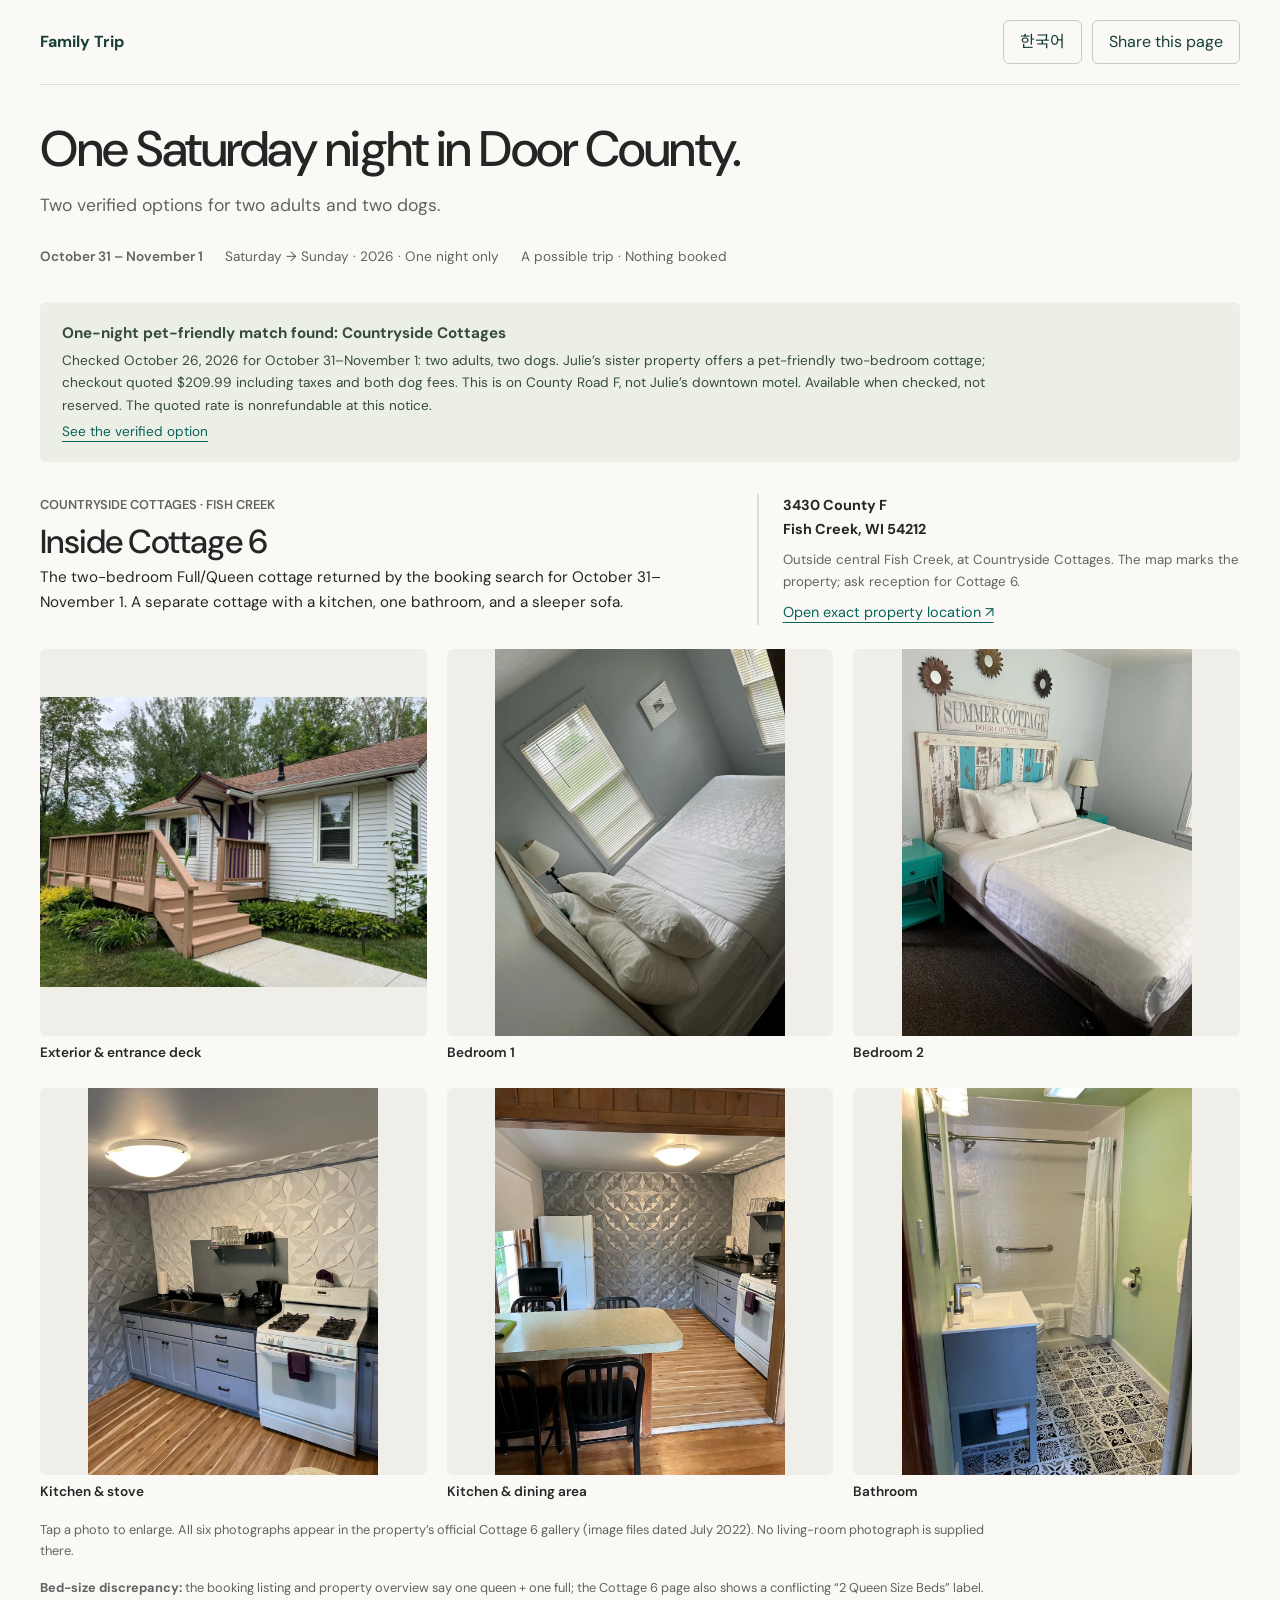
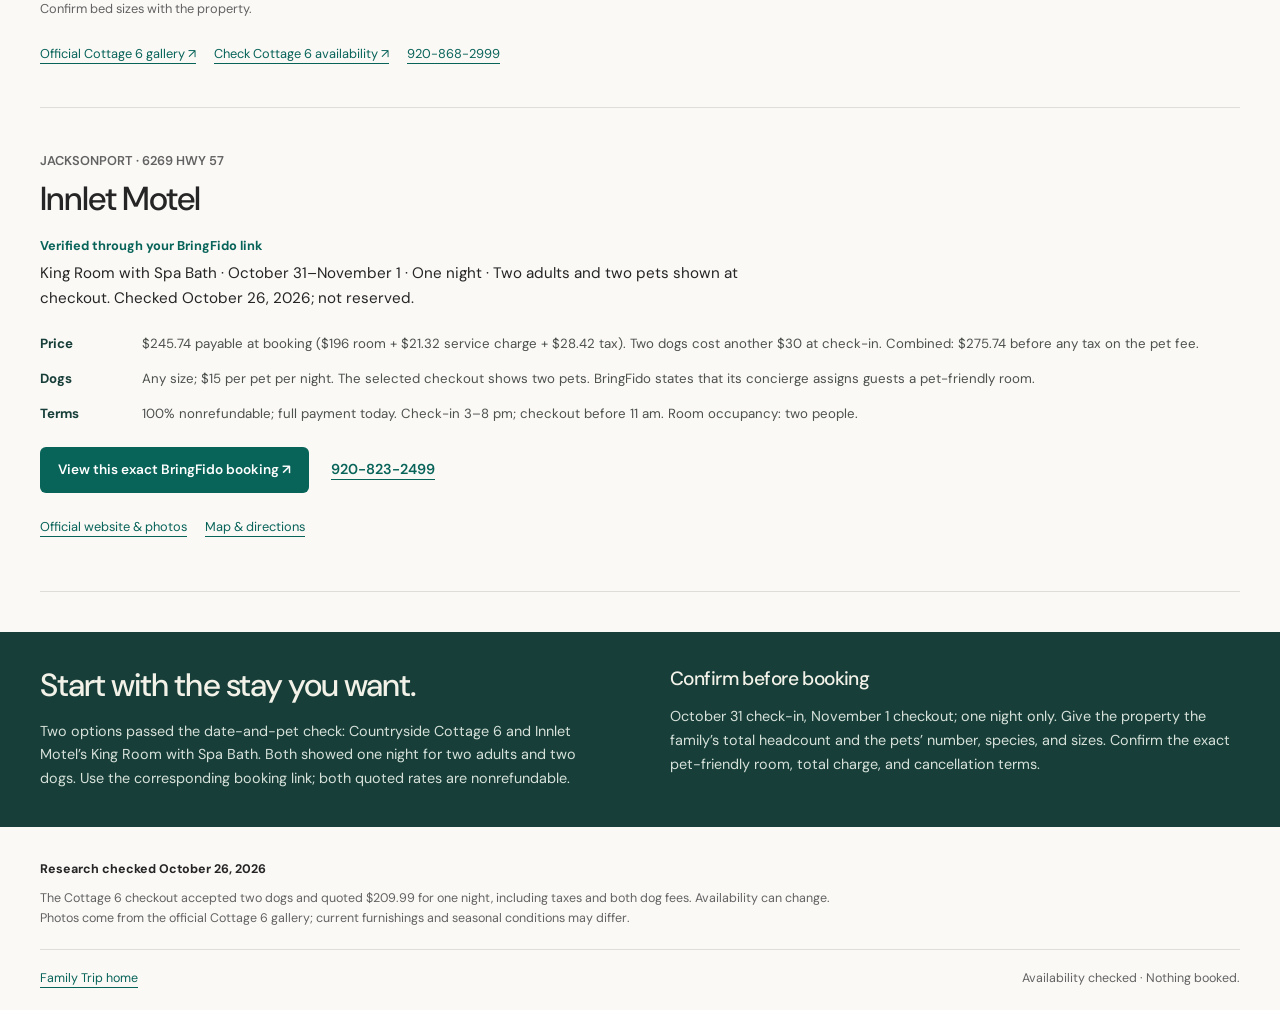
==== commit 454f8a89: "Add verified Innlet Motel one-night two-dog booking option" ====
--- a/door-county/index.html
+++ b/door-county/index.html
@@ -1 +1 @@
-<!doctype html><html lang="en"><head><meta charset="utf-8"><meta name="viewport" content="width=device-width,initial-scale=1"><meta name="theme-color" content="#173e38"><meta name="robots" content="noindex"><title>Door County · One Saturday Night</title><meta name="description" content="Countryside Cottage 6: verified October 26 for one night, October 31–November 1, 2026, for two adults and two dogs. Photos, address, and booking link."><meta property="og:title" content="Door County · One Saturday Night"><meta property="og:description" content="Countryside Cottage 6: one verified option for two adults and two dogs, October 31–November 1. Photos, location, and booking link."><meta property="og:type" content="website"><link rel="stylesheet" href="style.css"></head><body><a class="skip" href="#cottage-6">Skip to the cottage</a><header class="wrap top"><a class="brand" href="../"><span lang="en">Family Trip</span><span lang="ko">가족 여행</span></a><div class="tools"><button id="lang" type="button" aria-label="Switch language to Korean">한국어</button><button id="share" type="button"><span lang="en">Share this page</span><span lang="ko">페이지 공유</span></button></div></header><main><section class="intro wrap"><div><h1><span lang="en">One Saturday night in Door County.</span><span lang="ko">도어 카운티에서 토요일 하룻밤.</span></h1><p class="dek"><span lang="en">One verified option for two adults and two dogs.</span><span lang="ko">성인 2명과 반려견 2마리의 예약 가능 여부를 확인한 숙소 한 곳.</span></p></div><div class="dates"><strong><span lang="en">October 31 – November 1</span><span lang="ko">10월 31일 – 11월 1일</span></strong><span><span lang="en">Saturday → Sunday · 2026 · One night only</span><span lang="ko">토요일 → 일요일 · 2026년 · 1박만</span></span><span><span lang="en">A possible trip · Nothing booked</span><span lang="ko">여행 후보 · 예약 전</span></span></div></section><div class="wrap"><aside class="status"><strong><span lang="en">One-night pet-friendly match found: Countryside Cottages</span><span lang="ko">1박 반려동물 동반 숙소 확인: Countryside Cottages</span></strong><p><span lang="en">Checked October 26, 2026 for October 31–November 1: two adults, two dogs. Julie’s sister property offers a pet-friendly two-bedroom cottage; checkout quoted $209.99 including taxes and both dog fees. This is on County Road F, not Julie’s downtown motel. Available when checked, not reserved. The quoted rate is nonrefundable at this notice.</span><span lang="ko">2026년 10월 26일 확인: 10월 31일–11월 1일, 성인 2명과 개 2마리. Julie’s 자매 숙소의 침실 2개 코티지 결제 전 총액은 세금과 반려견 요금 포함 $209.99였습니다. Julie’s 시내 모텔이 아닌 County Road F 소재 숙소입니다. 확인 당시 예약 가능했으며 예약 완료 상태는 아닙니다. 현재 예약 시 해당 요금은 환불 불가입니다.</span></p><p><a href="#cottage-6"><span lang="en">See the verified option</span><span lang="ko">확인된 숙소 보기</span></a></p></aside></div><section class="wrap cottage-detail" id="cottage-6" aria-labelledby="cottage-title"><div class="cottage-heading"><div><p class="town">COUNTRYSIDE COTTAGES · FISH CREEK</p><h2 id="cottage-title"><span lang="en">Inside Cottage 6</span><span lang="ko">Cottage 6 내부 보기</span></h2><p class="why"><span lang="en">The two-bedroom Full/Queen cottage returned by the booking search for October 31–November 1. A separate cottage with a kitchen, one bathroom, and a sleeper sofa.</span><span lang="ko">10월 31일–11월 1일 예약 검색에 나온 Full/Queen 침실 2개 코티지입니다. 주방, 욕실 1개, 소파베드를 갖춘 독립 코티지입니다.</span></p></div><div class="cottage-location"><strong>3430 County F<br>Fish Creek, WI 54212</strong><p><span lang="en">Outside central Fish Creek, at Countryside Cottages. The map marks the property; ask reception for Cottage 6.</span><span lang="ko">Fish Creek 중심가 외곽의 Countryside Cottages입니다. 지도는 숙소 부지를 표시하며, 도착 시 Cottage 6 위치를 안내받으세요.</span></p><a href="https://www.google.com/maps/search/?api=1&amp;query=Countryside+Cottages+3430+County+F+Fish+Creek+WI+54212"><span lang="en">Open exact property location ↗</span><span lang="ko">숙소 위치 지도 보기 ↗</span></a></div></div><div class="cottage-gallery"><figure><a href="assets/cottage-6-exterior.webp" target="_blank" rel="noopener" aria-label="Enlarge Cottage 6 exterior & entrance deck"><img src="assets/cottage-6-exterior.webp" alt="Cottage 6: Exterior & entrance deck" width="1000" height="750" loading="lazy"></a><figcaption><span lang="en">Exterior & entrance deck</span><span lang="ko">외관과 입구 데크</span></figcaption></figure><figure><a href="assets/cottage-6-bedroom-one.webp" target="_blank" rel="noopener" aria-label="Enlarge Cottage 6 bedroom 1"><img src="assets/cottage-6-bedroom-one.webp" alt="Cottage 6: Bedroom 1" width="1000" height="1334" loading="lazy"></a><figcaption><span lang="en">Bedroom 1</span><span lang="ko">침실 1</span></figcaption></figure><figure><a href="assets/cottage-6-bedroom-two.webp" target="_blank" rel="noopener" aria-label="Enlarge Cottage 6 bedroom 2"><img src="assets/cottage-6-bedroom-two.webp" alt="Cottage 6: Bedroom 2" width="1000" height="1334" loading="lazy"></a><figcaption><span lang="en">Bedroom 2</span><span lang="ko">침실 2</span></figcaption></figure><figure><a href="assets/cottage-6-kitchen.webp" target="_blank" rel="noopener" aria-label="Enlarge Cottage 6 kitchen & stove"><img src="assets/cottage-6-kitchen.webp" alt="Cottage 6: Kitchen & stove" width="1000" height="1334" loading="lazy"></a><figcaption><span lang="en">Kitchen & stove</span><span lang="ko">주방과 가스레인지</span></figcaption></figure><figure><a href="assets/cottage-6-kitchen-detail.webp" target="_blank" rel="noopener" aria-label="Enlarge Cottage 6 kitchen & dining area"><img src="assets/cottage-6-kitchen-detail.webp" alt="Cottage 6: Kitchen & dining area" width="1000" height="1334" loading="lazy"></a><figcaption><span lang="en">Kitchen & dining area</span><span lang="ko">주방과 식사 공간</span></figcaption></figure><figure><a href="assets/cottage-6-bathroom.webp" target="_blank" rel="noopener" aria-label="Enlarge Cottage 6 bathroom"><img src="assets/cottage-6-bathroom.webp" alt="Cottage 6: Bathroom" width="1000" height="1334" loading="lazy"></a><figcaption><span lang="en">Bathroom</span><span lang="ko">욕실</span></figcaption></figure></div><p class="gallery-note"><span lang="en">Tap a photo to enlarge. All six photographs appear in the property’s official Cottage 6 gallery (image files dated July 2022). No living-room photograph is supplied there.</span><span lang="ko">사진을 누르면 크게 볼 수 있습니다. 사진 6장은 숙소 공식 Cottage 6 갤러리에서 가져왔습니다(이미지 파일 경로: 2022년 7월). 해당 갤러리에는 거실 사진이 없습니다.</span></p><p class="gallery-note"><span lang="en"><strong>Bed-size discrepancy:</strong> the booking listing and property overview say one queen + one full; the Cottage 6 page also shows a conflicting “2 Queen Size Beds” label. Confirm bed sizes with the property.</span><span lang="ko"><strong>침대 크기 정보 불일치:</strong> 예약 목록과 숙소 개요에는 퀸 1개 + 더블 1개로 나오지만 Cottage 6 페이지에는 “퀸 침대 2개”라는 상충하는 표시도 있습니다. 숙소에 침대 크기를 확인하세요.</span></p><div class="resource-links"><a href="https://www.juliesmotel.com/lodging/countryside-motel/cottage-6/"><span lang="en">Official Cottage 6 gallery ↗</span><span lang="ko">공식 Cottage 6 갤러리 ↗</span></a><a href="https://reservations.verticalbooking.com/premium/index.html?dc=1534&amp;id_albergo=22736&amp;id_stile=22126&amp;lingua_int=usa"><span lang="en">Check Cottage 6 availability ↗</span><span lang="ko">Cottage 6 예약 가능 여부 확인 ↗</span></a><a href="tel:+19208682999">920-868-2999</a></div></section></main><section class="closing"><div class="wrap close-grid"><div><h2><span lang="en">Start with the stay you want.</span><span lang="ko">마음에 드는 숙소부터.</span></h2><p><span lang="en">Countryside Cottages is the verified online match for two adults and two dogs. Use Julie’s booking link and select the Countryside 2 Bedroom (Full/Queen) cottage for October 31–November 1.</span><span lang="ko">성인 2명과 반려견 2마리의 온라인 예약 가능 숙소는 Countryside Cottages로 확인했습니다. Julie’s 예약 링크에서 10월 31일–11월 1일과 Countryside 2 Bedroom (Full/Queen) 코티지를 선택하세요.</span></p></div><div><h3><span lang="en">Confirm before booking</span><span lang="ko">예약 전 확인</span></h3><p><span lang="en">October 31 check-in, November 1 checkout; one night only. Give the property the family’s total headcount and the pets’ number, species, and sizes. Confirm the exact pet-friendly room, total charge, and cancellation terms.</span><span lang="ko">10월 31일 체크인, 11월 1일 체크아웃의 1박입니다. 가족 총인원과 반려동물의 수, 종류, 크기를 알려 주세요. 정확한 반려동물 동반 객실, 총요금, 취소 조건을 확인하세요.</span></p></div></div></section><footer class="wrap"><div><strong><span lang="en">Research checked October 26, 2026</span><span lang="ko">자료 확인: 2026년 10월 26일</span></strong><p><span lang="en">The Cottage 6 checkout accepted two dogs and quoted $209.99 for one night, including taxes and both dog fees. Availability can change. Photos come from the official Cottage 6 gallery; current furnishings and seasonal conditions may differ.</span><span lang="ko">Cottage 6 결제 전 화면에서 반려견 2마리를 추가하고 세금과 반려견 요금 포함 1박 총액 $209.99를 확인했습니다. 예약 가능 여부는 변경될 수 있습니다. 사진은 공식 Cottage 6 갤러리에서 가져왔으며 현재 가구나 계절 상태는 다를 수 있습니다.</span></p></div><p class="footline"><a class="" href="../"><span lang="en">Family Trip home</span><span lang="ko">가족 여행 홈</span></a><span><span lang="en">Availability checked · Nothing booked.</span><span lang="ko">예약 가능 여부 확인 · 예약 전</span></span></p></footer><p id="announcement" role="status" aria-live="polite"></p><script src="page.js"></script></body></html>+<!doctype html><html lang="en"><head><meta charset="utf-8"><meta name="viewport" content="width=device-width,initial-scale=1"><meta name="theme-color" content="#173e38"><meta name="robots" content="noindex"><title>Door County · One Saturday Night</title><meta name="description" content="Countryside Cottage 6 and Innlet Motel: checked October 26 for one night, October 31–November 1, 2026, for two adults and two dogs."><meta property="og:title" content="Door County · One Saturday Night"><meta property="og:description" content="Two verified one-night options for two adults and two dogs: Countryside Cottage 6 and Innlet Motel, October 31–November 1."><meta property="og:type" content="website"><link rel="stylesheet" href="style.css"></head><body><a class="skip" href="#cottage-6">Skip to the cottage</a><header class="wrap top"><a class="brand" href="../"><span lang="en">Family Trip</span><span lang="ko">가족 여행</span></a><div class="tools"><button id="lang" type="button" aria-label="Switch language to Korean">한국어</button><button id="share" type="button"><span lang="en">Share this page</span><span lang="ko">페이지 공유</span></button></div></header><main><section class="intro wrap"><div><h1><span lang="en">One Saturday night in Door County.</span><span lang="ko">도어 카운티에서 토요일 하룻밤.</span></h1><p class="dek"><span lang="en">Two verified options for two adults and two dogs.</span><span lang="ko">성인 2명과 반려견 2마리의 예약 가능 여부를 확인한 숙소 두 곳.</span></p></div><div class="dates"><strong><span lang="en">October 31 – November 1</span><span lang="ko">10월 31일 – 11월 1일</span></strong><span><span lang="en">Saturday → Sunday · 2026 · One night only</span><span lang="ko">토요일 → 일요일 · 2026년 · 1박만</span></span><span><span lang="en">A possible trip · Nothing booked</span><span lang="ko">여행 후보 · 예약 전</span></span></div></section><div class="wrap"><aside class="status"><strong><span lang="en">One-night pet-friendly match found: Countryside Cottages</span><span lang="ko">1박 반려동물 동반 숙소 확인: Countryside Cottages</span></strong><p><span lang="en">Checked October 26, 2026 for October 31–November 1: two adults, two dogs. Julie’s sister property offers a pet-friendly two-bedroom cottage; checkout quoted $209.99 including taxes and both dog fees. This is on County Road F, not Julie’s downtown motel. Available when checked, not reserved. The quoted rate is nonrefundable at this notice.</span><span lang="ko">2026년 10월 26일 확인: 10월 31일–11월 1일, 성인 2명과 개 2마리. Julie’s 자매 숙소의 침실 2개 코티지 결제 전 총액은 세금과 반려견 요금 포함 $209.99였습니다. Julie’s 시내 모텔이 아닌 County Road F 소재 숙소입니다. 확인 당시 예약 가능했으며 예약 완료 상태는 아닙니다. 현재 예약 시 해당 요금은 환불 불가입니다.</span></p><p><a href="#cottage-6"><span lang="en">See the verified option</span><span lang="ko">확인된 숙소 보기</span></a></p></aside></div><section class="wrap cottage-detail" id="cottage-6" aria-labelledby="cottage-title"><div class="cottage-heading"><div><p class="town">COUNTRYSIDE COTTAGES · FISH CREEK</p><h2 id="cottage-title"><span lang="en">Inside Cottage 6</span><span lang="ko">Cottage 6 내부 보기</span></h2><p class="why"><span lang="en">The two-bedroom Full/Queen cottage returned by the booking search for October 31–November 1. A separate cottage with a kitchen, one bathroom, and a sleeper sofa.</span><span lang="ko">10월 31일–11월 1일 예약 검색에 나온 Full/Queen 침실 2개 코티지입니다. 주방, 욕실 1개, 소파베드를 갖춘 독립 코티지입니다.</span></p></div><div class="cottage-location"><strong>3430 County F<br>Fish Creek, WI 54212</strong><p><span lang="en">Outside central Fish Creek, at Countryside Cottages. The map marks the property; ask reception for Cottage 6.</span><span lang="ko">Fish Creek 중심가 외곽의 Countryside Cottages입니다. 지도는 숙소 부지를 표시하며, 도착 시 Cottage 6 위치를 안내받으세요.</span></p><a href="https://www.google.com/maps/search/?api=1&amp;query=Countryside+Cottages+3430+County+F+Fish+Creek+WI+54212"><span lang="en">Open exact property location ↗</span><span lang="ko">숙소 위치 지도 보기 ↗</span></a></div></div><div class="cottage-gallery"><figure><a href="assets/cottage-6-exterior.webp" target="_blank" rel="noopener" aria-label="Enlarge Cottage 6 exterior & entrance deck"><img src="assets/cottage-6-exterior.webp" alt="Cottage 6: Exterior & entrance deck" width="1000" height="750" loading="lazy"></a><figcaption><span lang="en">Exterior & entrance deck</span><span lang="ko">외관과 입구 데크</span></figcaption></figure><figure><a href="assets/cottage-6-bedroom-one.webp" target="_blank" rel="noopener" aria-label="Enlarge Cottage 6 bedroom 1"><img src="assets/cottage-6-bedroom-one.webp" alt="Cottage 6: Bedroom 1" width="1000" height="1334" loading="lazy"></a><figcaption><span lang="en">Bedroom 1</span><span lang="ko">침실 1</span></figcaption></figure><figure><a href="assets/cottage-6-bedroom-two.webp" target="_blank" rel="noopener" aria-label="Enlarge Cottage 6 bedroom 2"><img src="assets/cottage-6-bedroom-two.webp" alt="Cottage 6: Bedroom 2" width="1000" height="1334" loading="lazy"></a><figcaption><span lang="en">Bedroom 2</span><span lang="ko">침실 2</span></figcaption></figure><figure><a href="assets/cottage-6-kitchen.webp" target="_blank" rel="noopener" aria-label="Enlarge Cottage 6 kitchen & stove"><img src="assets/cottage-6-kitchen.webp" alt="Cottage 6: Kitchen & stove" width="1000" height="1334" loading="lazy"></a><figcaption><span lang="en">Kitchen & stove</span><span lang="ko">주방과 가스레인지</span></figcaption></figure><figure><a href="assets/cottage-6-kitchen-detail.webp" target="_blank" rel="noopener" aria-label="Enlarge Cottage 6 kitchen & dining area"><img src="assets/cottage-6-kitchen-detail.webp" alt="Cottage 6: Kitchen & dining area" width="1000" height="1334" loading="lazy"></a><figcaption><span lang="en">Kitchen & dining area</span><span lang="ko">주방과 식사 공간</span></figcaption></figure><figure><a href="assets/cottage-6-bathroom.webp" target="_blank" rel="noopener" aria-label="Enlarge Cottage 6 bathroom"><img src="assets/cottage-6-bathroom.webp" alt="Cottage 6: Bathroom" width="1000" height="1334" loading="lazy"></a><figcaption><span lang="en">Bathroom</span><span lang="ko">욕실</span></figcaption></figure></div><p class="gallery-note"><span lang="en">Tap a photo to enlarge. All six photographs appear in the property’s official Cottage 6 gallery (image files dated July 2022). No living-room photograph is supplied there.</span><span lang="ko">사진을 누르면 크게 볼 수 있습니다. 사진 6장은 숙소 공식 Cottage 6 갤러리에서 가져왔습니다(이미지 파일 경로: 2022년 7월). 해당 갤러리에는 거실 사진이 없습니다.</span></p><p class="gallery-note"><span lang="en"><strong>Bed-size discrepancy:</strong> the booking listing and property overview say one queen + one full; the Cottage 6 page also shows a conflicting “2 Queen Size Beds” label. Confirm bed sizes with the property.</span><span lang="ko"><strong>침대 크기 정보 불일치:</strong> 예약 목록과 숙소 개요에는 퀸 1개 + 더블 1개로 나오지만 Cottage 6 페이지에는 “퀸 침대 2개”라는 상충하는 표시도 있습니다. 숙소에 침대 크기를 확인하세요.</span></p><div class="resource-links"><a href="https://www.juliesmotel.com/lodging/countryside-motel/cottage-6/"><span lang="en">Official Cottage 6 gallery ↗</span><span lang="ko">공식 Cottage 6 갤러리 ↗</span></a><a href="https://reservations.verticalbooking.com/premium/index.html?dc=1534&amp;id_albergo=22736&amp;id_stile=22126&amp;lingua_int=usa"><span lang="en">Check Cottage 6 availability ↗</span><span lang="ko">Cottage 6 예약 가능 여부 확인 ↗</span></a><a href="tel:+19208682999">920-868-2999</a></div></section><section id="innlet" class="wrap stay"><div class="title-line"><p class="town">JACKSONPORT · 6269 HWY 57</p><h2>Innlet Motel</h2></div><p class="pick"><span lang="en">Verified through your BringFido link</span><span lang="ko">공유해 주신 BringFido 링크에서 확인</span></p><p class="why"><span lang="en">King Room with Spa Bath · October 31–November 1 · One night · Two adults and two pets shown at checkout. Checked October 26, 2026; not reserved.</span><span lang="ko">스파 욕조가 있는 킹룸 · 10월 31일–11월 1일 · 1박 · 결제 전 화면에 성인 2명과 반려동물 2마리 표시. 2026년 10월 26일 확인, 예약 전.</span></p><dl><div><dt><span lang="en">Price</span><span lang="ko">요금</span></dt><dd><span lang="en">$245.74 payable at booking ($196 room + $21.32 service charge + $28.42 tax). Two dogs cost another $30 at check-in. Combined: $275.74 before any tax on the pet fee.</span><span lang="ko">$245.74 예약 시 결제(객실 $196 + 서비스 요금 $21.32 + 세금 $28.42). 반려견 2마리 요금 $30은 체크인 시 별도 결제. 합계 $275.74이며 반려동물 요금에 대한 추가 세금은 포함하지 않았습니다.</span></dd></div><div><dt><span lang="en">Dogs</span><span lang="ko">반려견</span></dt><dd><span lang="en">Any size; $15 per pet per night. The selected checkout shows two pets. BringFido states that its concierge assigns guests a pet-friendly room.</span><span lang="ko">크기 제한 없음, 1마리당 1박 $15. 선택한 결제 전 화면에 반려동물 2마리가 표시됩니다. BringFido는 반려동물 동반 객실 배정을 안내합니다.</span></dd></div><div><dt><span lang="en">Terms</span><span lang="ko">조건</span></dt><dd><span lang="en">100% nonrefundable; full payment today. Check-in 3–8 pm; checkout before 11 am. Room occupancy: two people.</span><span lang="ko">100% 환불 불가, 예약 당일 전액 결제. 체크인 오후 3–8시, 체크아웃 오전 11시 전. 객실 정원 2명.</span></dd></div></dl><div class="actions"><a class="primary" href="https://www.bringfido.com/lodging/book/1381181?arrival=2026-10-31&amp;departure=2026-11-01&amp;adults=2&amp;dogs=2&amp;bed_group_id=761218906-1&amp;block_id=761218906_421368152_2_0_0&amp;merchant=property&amp;room_id=761218906&amp;source=b"><span lang="en">View this exact BringFido booking ↗</span><span lang="ko">이 객실의 BringFido 예약 보기 ↗</span></a><a href="tel:+19208232499" class="phone">920-823-2499</a></div><div class="resource-links"><a href="https://innlet-motel.com/"><span lang="en">Official website & photos</span><span lang="ko">공식 웹사이트와 사진</span></a><a href="https://www.google.com/maps/search/?api=1&amp;query=Innlet+Motel+6269+Hwy+57+Jacksonport+WI"><span lang="en">Map & directions</span><span lang="ko">지도와 길찾기</span></a></div></section></main><section class="closing"><div class="wrap close-grid"><div><h2><span lang="en">Start with the stay you want.</span><span lang="ko">마음에 드는 숙소부터.</span></h2><p><span lang="en">Two options passed the date-and-pet check: Countryside Cottage 6 and Innlet Motel’s King Room with Spa Bath. Both showed one night for two adults and two dogs. Use the corresponding booking link; both quoted rates are nonrefundable.</span><span lang="ko">날짜와 반려동물 조건을 확인한 숙소는 Countryside Cottage 6과 Innlet Motel의 스파 욕조 킹룸입니다. 두 곳 모두 성인 2명과 반려견 2마리의 1박이 표시되었습니다. 각 숙소의 예약 링크를 이용하세요. 두 요금 모두 환불 불가입니다.</span></p></div><div><h3><span lang="en">Confirm before booking</span><span lang="ko">예약 전 확인</span></h3><p><span lang="en">October 31 check-in, November 1 checkout; one night only. Give the property the family’s total headcount and the pets’ number, species, and sizes. Confirm the exact pet-friendly room, total charge, and cancellation terms.</span><span lang="ko">10월 31일 체크인, 11월 1일 체크아웃의 1박입니다. 가족 총인원과 반려동물의 수, 종류, 크기를 알려 주세요. 정확한 반려동물 동반 객실, 총요금, 취소 조건을 확인하세요.</span></p></div></div></section><footer class="wrap"><div><strong><span lang="en">Research checked October 26, 2026</span><span lang="ko">자료 확인: 2026년 10월 26일</span></strong><p><span lang="en">The Cottage 6 checkout accepted two dogs and quoted $209.99 for one night, including taxes and both dog fees. Availability can change. Photos come from the official Cottage 6 gallery; current furnishings and seasonal conditions may differ.</span><span lang="ko">Cottage 6 결제 전 화면에서 반려견 2마리를 추가하고 세금과 반려견 요금 포함 1박 총액 $209.99를 확인했습니다. 예약 가능 여부는 변경될 수 있습니다. 사진은 공식 Cottage 6 갤러리에서 가져왔으며 현재 가구나 계절 상태는 다를 수 있습니다.</span></p></div><p class="footline"><a class="" href="../"><span lang="en">Family Trip home</span><span lang="ko">가족 여행 홈</span></a><span><span lang="en">Availability checked · Nothing booked.</span><span lang="ko">예약 가능 여부 확인 · 예약 전</span></span></p></footer><p id="announcement" role="status" aria-live="polite"></p><script src="page.js"></script></body></html>
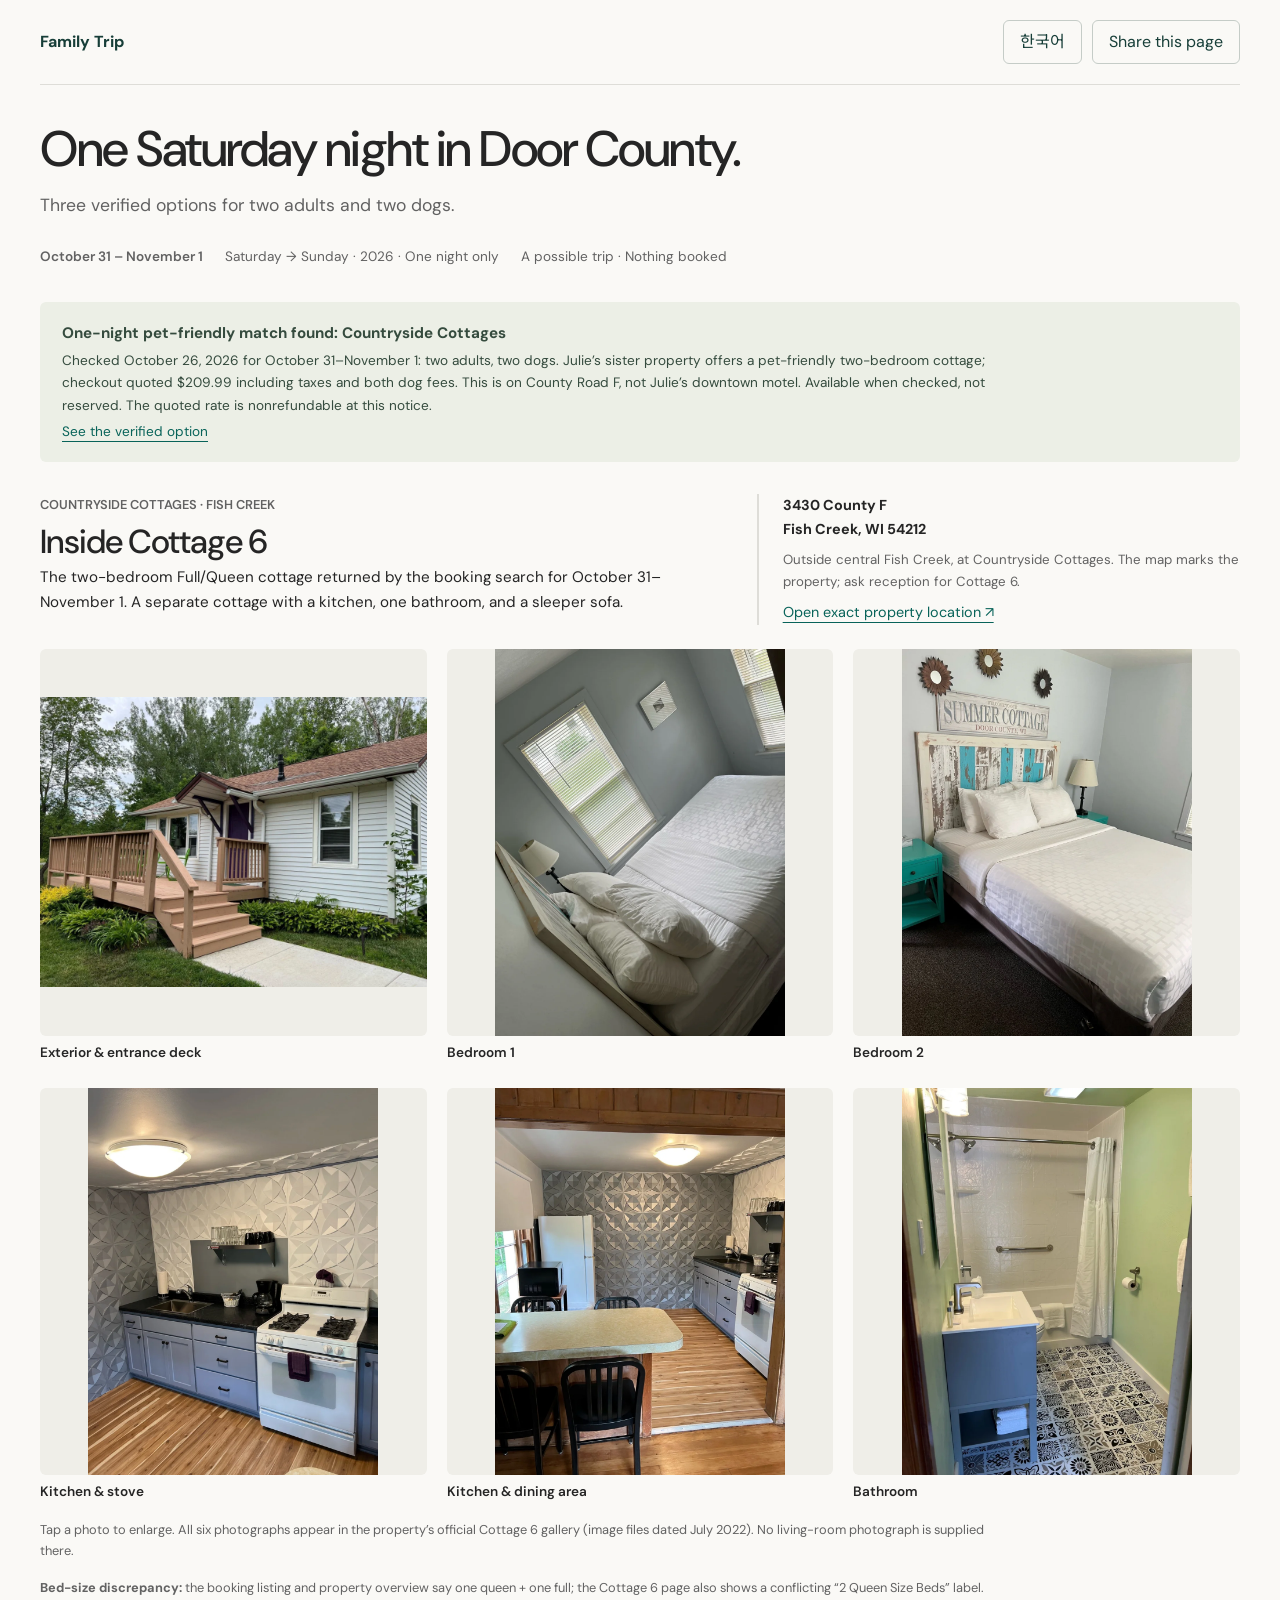
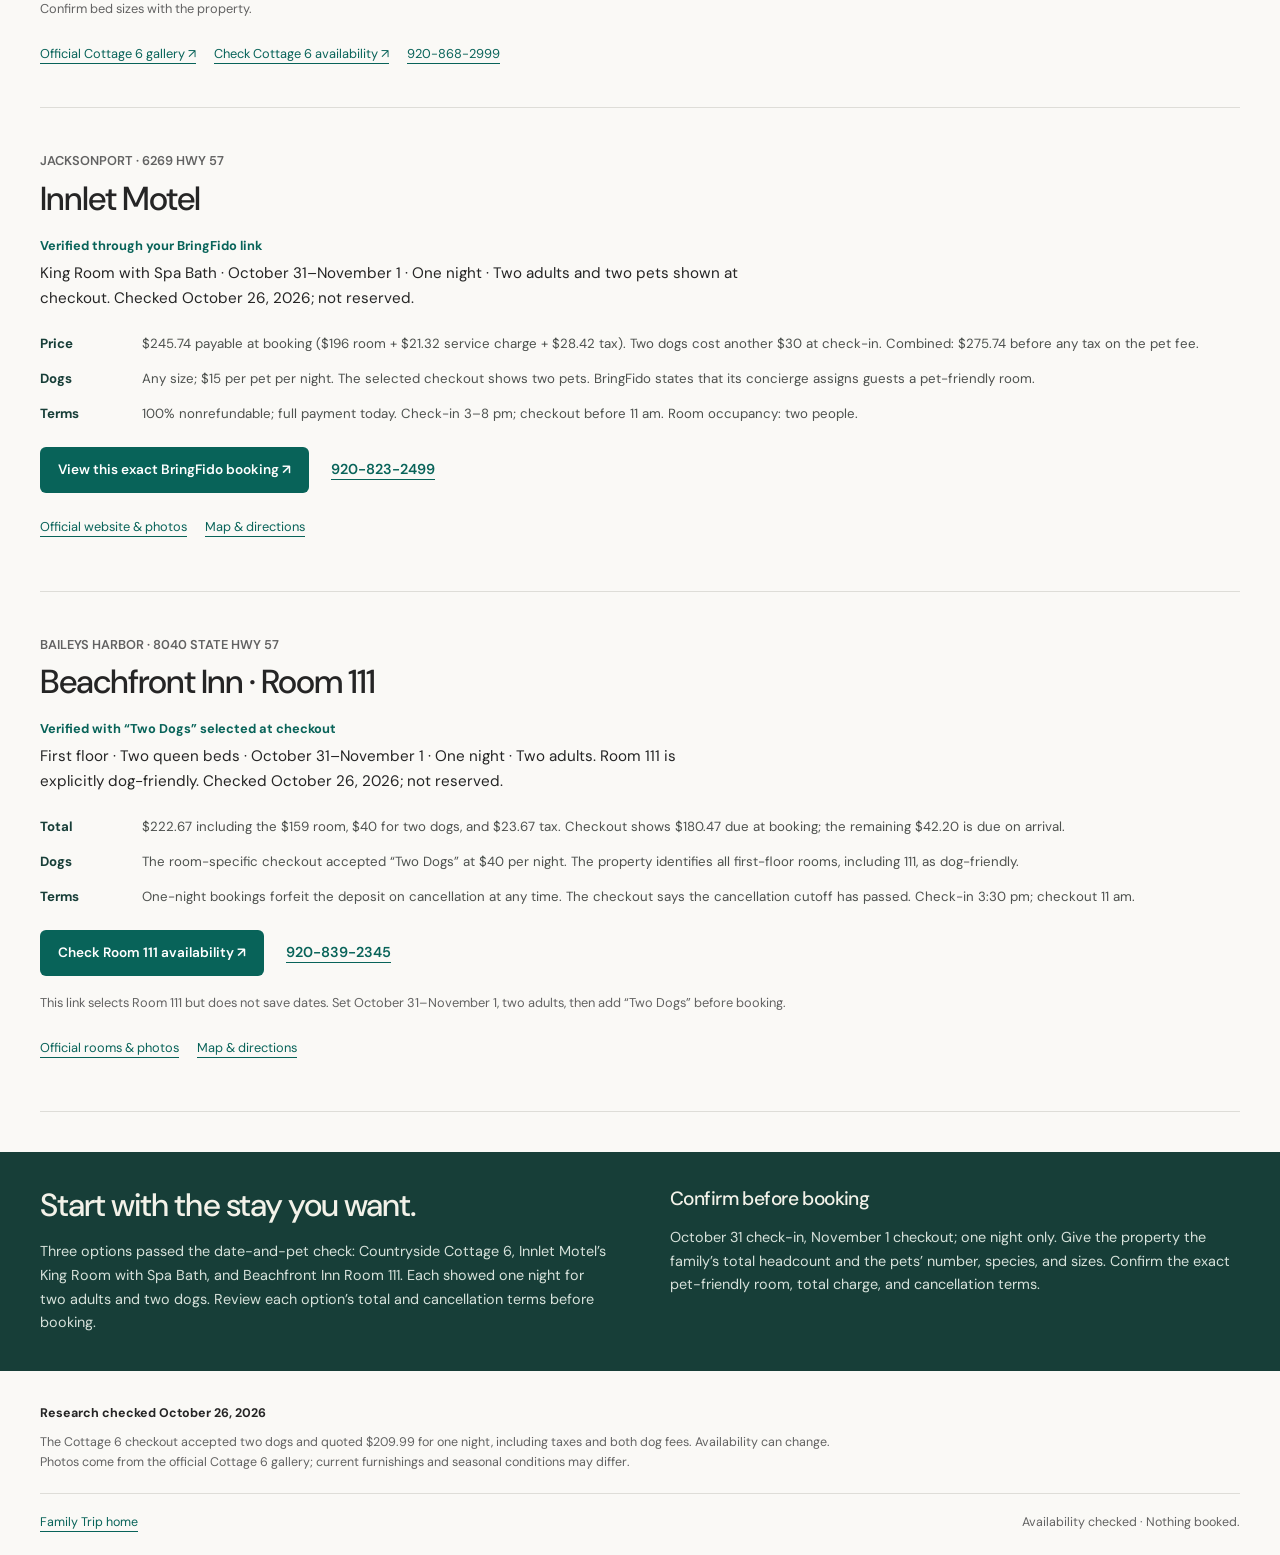
==== commit c54498fc: "Add Beachfront Inn Room 111 verified with two dogs" ====
--- a/door-county/index.html
+++ b/door-county/index.html
@@ -1 +1 @@
-<!doctype html><html lang="en"><head><meta charset="utf-8"><meta name="viewport" content="width=device-width,initial-scale=1"><meta name="theme-color" content="#173e38"><meta name="robots" content="noindex"><title>Door County · One Saturday Night</title><meta name="description" content="Countryside Cottage 6 and Innlet Motel: checked October 26 for one night, October 31–November 1, 2026, for two adults and two dogs."><meta property="og:title" content="Door County · One Saturday Night"><meta property="og:description" content="Two verified one-night options for two adults and two dogs: Countryside Cottage 6 and Innlet Motel, October 31–November 1."><meta property="og:type" content="website"><link rel="stylesheet" href="style.css"></head><body><a class="skip" href="#cottage-6">Skip to the cottage</a><header class="wrap top"><a class="brand" href="../"><span lang="en">Family Trip</span><span lang="ko">가족 여행</span></a><div class="tools"><button id="lang" type="button" aria-label="Switch language to Korean">한국어</button><button id="share" type="button"><span lang="en">Share this page</span><span lang="ko">페이지 공유</span></button></div></header><main><section class="intro wrap"><div><h1><span lang="en">One Saturday night in Door County.</span><span lang="ko">도어 카운티에서 토요일 하룻밤.</span></h1><p class="dek"><span lang="en">Two verified options for two adults and two dogs.</span><span lang="ko">성인 2명과 반려견 2마리의 예약 가능 여부를 확인한 숙소 두 곳.</span></p></div><div class="dates"><strong><span lang="en">October 31 – November 1</span><span lang="ko">10월 31일 – 11월 1일</span></strong><span><span lang="en">Saturday → Sunday · 2026 · One night only</span><span lang="ko">토요일 → 일요일 · 2026년 · 1박만</span></span><span><span lang="en">A possible trip · Nothing booked</span><span lang="ko">여행 후보 · 예약 전</span></span></div></section><div class="wrap"><aside class="status"><strong><span lang="en">One-night pet-friendly match found: Countryside Cottages</span><span lang="ko">1박 반려동물 동반 숙소 확인: Countryside Cottages</span></strong><p><span lang="en">Checked October 26, 2026 for October 31–November 1: two adults, two dogs. Julie’s sister property offers a pet-friendly two-bedroom cottage; checkout quoted $209.99 including taxes and both dog fees. This is on County Road F, not Julie’s downtown motel. Available when checked, not reserved. The quoted rate is nonrefundable at this notice.</span><span lang="ko">2026년 10월 26일 확인: 10월 31일–11월 1일, 성인 2명과 개 2마리. Julie’s 자매 숙소의 침실 2개 코티지 결제 전 총액은 세금과 반려견 요금 포함 $209.99였습니다. Julie’s 시내 모텔이 아닌 County Road F 소재 숙소입니다. 확인 당시 예약 가능했으며 예약 완료 상태는 아닙니다. 현재 예약 시 해당 요금은 환불 불가입니다.</span></p><p><a href="#cottage-6"><span lang="en">See the verified option</span><span lang="ko">확인된 숙소 보기</span></a></p></aside></div><section class="wrap cottage-detail" id="cottage-6" aria-labelledby="cottage-title"><div class="cottage-heading"><div><p class="town">COUNTRYSIDE COTTAGES · FISH CREEK</p><h2 id="cottage-title"><span lang="en">Inside Cottage 6</span><span lang="ko">Cottage 6 내부 보기</span></h2><p class="why"><span lang="en">The two-bedroom Full/Queen cottage returned by the booking search for October 31–November 1. A separate cottage with a kitchen, one bathroom, and a sleeper sofa.</span><span lang="ko">10월 31일–11월 1일 예약 검색에 나온 Full/Queen 침실 2개 코티지입니다. 주방, 욕실 1개, 소파베드를 갖춘 독립 코티지입니다.</span></p></div><div class="cottage-location"><strong>3430 County F<br>Fish Creek, WI 54212</strong><p><span lang="en">Outside central Fish Creek, at Countryside Cottages. The map marks the property; ask reception for Cottage 6.</span><span lang="ko">Fish Creek 중심가 외곽의 Countryside Cottages입니다. 지도는 숙소 부지를 표시하며, 도착 시 Cottage 6 위치를 안내받으세요.</span></p><a href="https://www.google.com/maps/search/?api=1&amp;query=Countryside+Cottages+3430+County+F+Fish+Creek+WI+54212"><span lang="en">Open exact property location ↗</span><span lang="ko">숙소 위치 지도 보기 ↗</span></a></div></div><div class="cottage-gallery"><figure><a href="assets/cottage-6-exterior.webp" target="_blank" rel="noopener" aria-label="Enlarge Cottage 6 exterior & entrance deck"><img src="assets/cottage-6-exterior.webp" alt="Cottage 6: Exterior & entrance deck" width="1000" height="750" loading="lazy"></a><figcaption><span lang="en">Exterior & entrance deck</span><span lang="ko">외관과 입구 데크</span></figcaption></figure><figure><a href="assets/cottage-6-bedroom-one.webp" target="_blank" rel="noopener" aria-label="Enlarge Cottage 6 bedroom 1"><img src="assets/cottage-6-bedroom-one.webp" alt="Cottage 6: Bedroom 1" width="1000" height="1334" loading="lazy"></a><figcaption><span lang="en">Bedroom 1</span><span lang="ko">침실 1</span></figcaption></figure><figure><a href="assets/cottage-6-bedroom-two.webp" target="_blank" rel="noopener" aria-label="Enlarge Cottage 6 bedroom 2"><img src="assets/cottage-6-bedroom-two.webp" alt="Cottage 6: Bedroom 2" width="1000" height="1334" loading="lazy"></a><figcaption><span lang="en">Bedroom 2</span><span lang="ko">침실 2</span></figcaption></figure><figure><a href="assets/cottage-6-kitchen.webp" target="_blank" rel="noopener" aria-label="Enlarge Cottage 6 kitchen & stove"><img src="assets/cottage-6-kitchen.webp" alt="Cottage 6: Kitchen & stove" width="1000" height="1334" loading="lazy"></a><figcaption><span lang="en">Kitchen & stove</span><span lang="ko">주방과 가스레인지</span></figcaption></figure><figure><a href="assets/cottage-6-kitchen-detail.webp" target="_blank" rel="noopener" aria-label="Enlarge Cottage 6 kitchen & dining area"><img src="assets/cottage-6-kitchen-detail.webp" alt="Cottage 6: Kitchen & dining area" width="1000" height="1334" loading="lazy"></a><figcaption><span lang="en">Kitchen & dining area</span><span lang="ko">주방과 식사 공간</span></figcaption></figure><figure><a href="assets/cottage-6-bathroom.webp" target="_blank" rel="noopener" aria-label="Enlarge Cottage 6 bathroom"><img src="assets/cottage-6-bathroom.webp" alt="Cottage 6: Bathroom" width="1000" height="1334" loading="lazy"></a><figcaption><span lang="en">Bathroom</span><span lang="ko">욕실</span></figcaption></figure></div><p class="gallery-note"><span lang="en">Tap a photo to enlarge. All six photographs appear in the property’s official Cottage 6 gallery (image files dated July 2022). No living-room photograph is supplied there.</span><span lang="ko">사진을 누르면 크게 볼 수 있습니다. 사진 6장은 숙소 공식 Cottage 6 갤러리에서 가져왔습니다(이미지 파일 경로: 2022년 7월). 해당 갤러리에는 거실 사진이 없습니다.</span></p><p class="gallery-note"><span lang="en"><strong>Bed-size discrepancy:</strong> the booking listing and property overview say one queen + one full; the Cottage 6 page also shows a conflicting “2 Queen Size Beds” label. Confirm bed sizes with the property.</span><span lang="ko"><strong>침대 크기 정보 불일치:</strong> 예약 목록과 숙소 개요에는 퀸 1개 + 더블 1개로 나오지만 Cottage 6 페이지에는 “퀸 침대 2개”라는 상충하는 표시도 있습니다. 숙소에 침대 크기를 확인하세요.</span></p><div class="resource-links"><a href="https://www.juliesmotel.com/lodging/countryside-motel/cottage-6/"><span lang="en">Official Cottage 6 gallery ↗</span><span lang="ko">공식 Cottage 6 갤러리 ↗</span></a><a href="https://reservations.verticalbooking.com/premium/index.html?dc=1534&amp;id_albergo=22736&amp;id_stile=22126&amp;lingua_int=usa"><span lang="en">Check Cottage 6 availability ↗</span><span lang="ko">Cottage 6 예약 가능 여부 확인 ↗</span></a><a href="tel:+19208682999">920-868-2999</a></div></section><section id="innlet" class="wrap stay"><div class="title-line"><p class="town">JACKSONPORT · 6269 HWY 57</p><h2>Innlet Motel</h2></div><p class="pick"><span lang="en">Verified through your BringFido link</span><span lang="ko">공유해 주신 BringFido 링크에서 확인</span></p><p class="why"><span lang="en">King Room with Spa Bath · October 31–November 1 · One night · Two adults and two pets shown at checkout. Checked October 26, 2026; not reserved.</span><span lang="ko">스파 욕조가 있는 킹룸 · 10월 31일–11월 1일 · 1박 · 결제 전 화면에 성인 2명과 반려동물 2마리 표시. 2026년 10월 26일 확인, 예약 전.</span></p><dl><div><dt><span lang="en">Price</span><span lang="ko">요금</span></dt><dd><span lang="en">$245.74 payable at booking ($196 room + $21.32 service charge + $28.42 tax). Two dogs cost another $30 at check-in. Combined: $275.74 before any tax on the pet fee.</span><span lang="ko">$245.74 예약 시 결제(객실 $196 + 서비스 요금 $21.32 + 세금 $28.42). 반려견 2마리 요금 $30은 체크인 시 별도 결제. 합계 $275.74이며 반려동물 요금에 대한 추가 세금은 포함하지 않았습니다.</span></dd></div><div><dt><span lang="en">Dogs</span><span lang="ko">반려견</span></dt><dd><span lang="en">Any size; $15 per pet per night. The selected checkout shows two pets. BringFido states that its concierge assigns guests a pet-friendly room.</span><span lang="ko">크기 제한 없음, 1마리당 1박 $15. 선택한 결제 전 화면에 반려동물 2마리가 표시됩니다. BringFido는 반려동물 동반 객실 배정을 안내합니다.</span></dd></div><div><dt><span lang="en">Terms</span><span lang="ko">조건</span></dt><dd><span lang="en">100% nonrefundable; full payment today. Check-in 3–8 pm; checkout before 11 am. Room occupancy: two people.</span><span lang="ko">100% 환불 불가, 예약 당일 전액 결제. 체크인 오후 3–8시, 체크아웃 오전 11시 전. 객실 정원 2명.</span></dd></div></dl><div class="actions"><a class="primary" href="https://www.bringfido.com/lodging/book/1381181?arrival=2026-10-31&amp;departure=2026-11-01&amp;adults=2&amp;dogs=2&amp;bed_group_id=761218906-1&amp;block_id=761218906_421368152_2_0_0&amp;merchant=property&amp;room_id=761218906&amp;source=b"><span lang="en">View this exact BringFido booking ↗</span><span lang="ko">이 객실의 BringFido 예약 보기 ↗</span></a><a href="tel:+19208232499" class="phone">920-823-2499</a></div><div class="resource-links"><a href="https://innlet-motel.com/"><span lang="en">Official website & photos</span><span lang="ko">공식 웹사이트와 사진</span></a><a href="https://www.google.com/maps/search/?api=1&amp;query=Innlet+Motel+6269+Hwy+57+Jacksonport+WI"><span lang="en">Map & directions</span><span lang="ko">지도와 길찾기</span></a></div></section></main><section class="closing"><div class="wrap close-grid"><div><h2><span lang="en">Start with the stay you want.</span><span lang="ko">마음에 드는 숙소부터.</span></h2><p><span lang="en">Two options passed the date-and-pet check: Countryside Cottage 6 and Innlet Motel’s King Room with Spa Bath. Both showed one night for two adults and two dogs. Use the corresponding booking link; both quoted rates are nonrefundable.</span><span lang="ko">날짜와 반려동물 조건을 확인한 숙소는 Countryside Cottage 6과 Innlet Motel의 스파 욕조 킹룸입니다. 두 곳 모두 성인 2명과 반려견 2마리의 1박이 표시되었습니다. 각 숙소의 예약 링크를 이용하세요. 두 요금 모두 환불 불가입니다.</span></p></div><div><h3><span lang="en">Confirm before booking</span><span lang="ko">예약 전 확인</span></h3><p><span lang="en">October 31 check-in, November 1 checkout; one night only. Give the property the family’s total headcount and the pets’ number, species, and sizes. Confirm the exact pet-friendly room, total charge, and cancellation terms.</span><span lang="ko">10월 31일 체크인, 11월 1일 체크아웃의 1박입니다. 가족 총인원과 반려동물의 수, 종류, 크기를 알려 주세요. 정확한 반려동물 동반 객실, 총요금, 취소 조건을 확인하세요.</span></p></div></div></section><footer class="wrap"><div><strong><span lang="en">Research checked October 26, 2026</span><span lang="ko">자료 확인: 2026년 10월 26일</span></strong><p><span lang="en">The Cottage 6 checkout accepted two dogs and quoted $209.99 for one night, including taxes and both dog fees. Availability can change. Photos come from the official Cottage 6 gallery; current furnishings and seasonal conditions may differ.</span><span lang="ko">Cottage 6 결제 전 화면에서 반려견 2마리를 추가하고 세금과 반려견 요금 포함 1박 총액 $209.99를 확인했습니다. 예약 가능 여부는 변경될 수 있습니다. 사진은 공식 Cottage 6 갤러리에서 가져왔으며 현재 가구나 계절 상태는 다를 수 있습니다.</span></p></div><p class="footline"><a class="" href="../"><span lang="en">Family Trip home</span><span lang="ko">가족 여행 홈</span></a><span><span lang="en">Availability checked · Nothing booked.</span><span lang="ko">예약 가능 여부 확인 · 예약 전</span></span></p></footer><p id="announcement" role="status" aria-live="polite"></p><script src="page.js"></script></body></html>+<!doctype html><html lang="en"><head><meta charset="utf-8"><meta name="viewport" content="width=device-width,initial-scale=1"><meta name="theme-color" content="#173e38"><meta name="robots" content="noindex"><title>Door County · One Saturday Night</title><meta name="description" content="Countryside Cottage 6, Innlet Motel, and Beachfront Inn Room 111: checked October 26 for one night, October 31–November 1, 2026, for two adults and two dogs."><meta property="og:title" content="Door County · One Saturday Night"><meta property="og:description" content="Three verified one-night options for two adults and two dogs: Countryside Cottage 6, Innlet Motel, and Beachfront Inn Room 111."><meta property="og:type" content="website"><link rel="stylesheet" href="style.css"></head><body><a class="skip" href="#cottage-6">Skip to the cottage</a><header class="wrap top"><a class="brand" href="../"><span lang="en">Family Trip</span><span lang="ko">가족 여행</span></a><div class="tools"><button id="lang" type="button" aria-label="Switch language to Korean">한국어</button><button id="share" type="button"><span lang="en">Share this page</span><span lang="ko">페이지 공유</span></button></div></header><main><section class="intro wrap"><div><h1><span lang="en">One Saturday night in Door County.</span><span lang="ko">도어 카운티에서 토요일 하룻밤.</span></h1><p class="dek"><span lang="en">Three verified options for two adults and two dogs.</span><span lang="ko">성인 2명과 반려견 2마리의 예약 가능 여부를 확인한 숙소 세 곳.</span></p></div><div class="dates"><strong><span lang="en">October 31 – November 1</span><span lang="ko">10월 31일 – 11월 1일</span></strong><span><span lang="en">Saturday → Sunday · 2026 · One night only</span><span lang="ko">토요일 → 일요일 · 2026년 · 1박만</span></span><span><span lang="en">A possible trip · Nothing booked</span><span lang="ko">여행 후보 · 예약 전</span></span></div></section><div class="wrap"><aside class="status"><strong><span lang="en">One-night pet-friendly match found: Countryside Cottages</span><span lang="ko">1박 반려동물 동반 숙소 확인: Countryside Cottages</span></strong><p><span lang="en">Checked October 26, 2026 for October 31–November 1: two adults, two dogs. Julie’s sister property offers a pet-friendly two-bedroom cottage; checkout quoted $209.99 including taxes and both dog fees. This is on County Road F, not Julie’s downtown motel. Available when checked, not reserved. The quoted rate is nonrefundable at this notice.</span><span lang="ko">2026년 10월 26일 확인: 10월 31일–11월 1일, 성인 2명과 개 2마리. Julie’s 자매 숙소의 침실 2개 코티지 결제 전 총액은 세금과 반려견 요금 포함 $209.99였습니다. Julie’s 시내 모텔이 아닌 County Road F 소재 숙소입니다. 확인 당시 예약 가능했으며 예약 완료 상태는 아닙니다. 현재 예약 시 해당 요금은 환불 불가입니다.</span></p><p><a href="#cottage-6"><span lang="en">See the verified option</span><span lang="ko">확인된 숙소 보기</span></a></p></aside></div><section class="wrap cottage-detail" id="cottage-6" aria-labelledby="cottage-title"><div class="cottage-heading"><div><p class="town">COUNTRYSIDE COTTAGES · FISH CREEK</p><h2 id="cottage-title"><span lang="en">Inside Cottage 6</span><span lang="ko">Cottage 6 내부 보기</span></h2><p class="why"><span lang="en">The two-bedroom Full/Queen cottage returned by the booking search for October 31–November 1. A separate cottage with a kitchen, one bathroom, and a sleeper sofa.</span><span lang="ko">10월 31일–11월 1일 예약 검색에 나온 Full/Queen 침실 2개 코티지입니다. 주방, 욕실 1개, 소파베드를 갖춘 독립 코티지입니다.</span></p></div><div class="cottage-location"><strong>3430 County F<br>Fish Creek, WI 54212</strong><p><span lang="en">Outside central Fish Creek, at Countryside Cottages. The map marks the property; ask reception for Cottage 6.</span><span lang="ko">Fish Creek 중심가 외곽의 Countryside Cottages입니다. 지도는 숙소 부지를 표시하며, 도착 시 Cottage 6 위치를 안내받으세요.</span></p><a href="https://www.google.com/maps/search/?api=1&amp;query=Countryside+Cottages+3430+County+F+Fish+Creek+WI+54212"><span lang="en">Open exact property location ↗</span><span lang="ko">숙소 위치 지도 보기 ↗</span></a></div></div><div class="cottage-gallery"><figure><a href="assets/cottage-6-exterior.webp" target="_blank" rel="noopener" aria-label="Enlarge Cottage 6 exterior & entrance deck"><img src="assets/cottage-6-exterior.webp" alt="Cottage 6: Exterior & entrance deck" width="1000" height="750" loading="lazy"></a><figcaption><span lang="en">Exterior & entrance deck</span><span lang="ko">외관과 입구 데크</span></figcaption></figure><figure><a href="assets/cottage-6-bedroom-one.webp" target="_blank" rel="noopener" aria-label="Enlarge Cottage 6 bedroom 1"><img src="assets/cottage-6-bedroom-one.webp" alt="Cottage 6: Bedroom 1" width="1000" height="1334" loading="lazy"></a><figcaption><span lang="en">Bedroom 1</span><span lang="ko">침실 1</span></figcaption></figure><figure><a href="assets/cottage-6-bedroom-two.webp" target="_blank" rel="noopener" aria-label="Enlarge Cottage 6 bedroom 2"><img src="assets/cottage-6-bedroom-two.webp" alt="Cottage 6: Bedroom 2" width="1000" height="1334" loading="lazy"></a><figcaption><span lang="en">Bedroom 2</span><span lang="ko">침실 2</span></figcaption></figure><figure><a href="assets/cottage-6-kitchen.webp" target="_blank" rel="noopener" aria-label="Enlarge Cottage 6 kitchen & stove"><img src="assets/cottage-6-kitchen.webp" alt="Cottage 6: Kitchen & stove" width="1000" height="1334" loading="lazy"></a><figcaption><span lang="en">Kitchen & stove</span><span lang="ko">주방과 가스레인지</span></figcaption></figure><figure><a href="assets/cottage-6-kitchen-detail.webp" target="_blank" rel="noopener" aria-label="Enlarge Cottage 6 kitchen & dining area"><img src="assets/cottage-6-kitchen-detail.webp" alt="Cottage 6: Kitchen & dining area" width="1000" height="1334" loading="lazy"></a><figcaption><span lang="en">Kitchen & dining area</span><span lang="ko">주방과 식사 공간</span></figcaption></figure><figure><a href="assets/cottage-6-bathroom.webp" target="_blank" rel="noopener" aria-label="Enlarge Cottage 6 bathroom"><img src="assets/cottage-6-bathroom.webp" alt="Cottage 6: Bathroom" width="1000" height="1334" loading="lazy"></a><figcaption><span lang="en">Bathroom</span><span lang="ko">욕실</span></figcaption></figure></div><p class="gallery-note"><span lang="en">Tap a photo to enlarge. All six photographs appear in the property’s official Cottage 6 gallery (image files dated July 2022). No living-room photograph is supplied there.</span><span lang="ko">사진을 누르면 크게 볼 수 있습니다. 사진 6장은 숙소 공식 Cottage 6 갤러리에서 가져왔습니다(이미지 파일 경로: 2022년 7월). 해당 갤러리에는 거실 사진이 없습니다.</span></p><p class="gallery-note"><span lang="en"><strong>Bed-size discrepancy:</strong> the booking listing and property overview say one queen + one full; the Cottage 6 page also shows a conflicting “2 Queen Size Beds” label. Confirm bed sizes with the property.</span><span lang="ko"><strong>침대 크기 정보 불일치:</strong> 예약 목록과 숙소 개요에는 퀸 1개 + 더블 1개로 나오지만 Cottage 6 페이지에는 “퀸 침대 2개”라는 상충하는 표시도 있습니다. 숙소에 침대 크기를 확인하세요.</span></p><div class="resource-links"><a href="https://www.juliesmotel.com/lodging/countryside-motel/cottage-6/"><span lang="en">Official Cottage 6 gallery ↗</span><span lang="ko">공식 Cottage 6 갤러리 ↗</span></a><a href="https://reservations.verticalbooking.com/premium/index.html?dc=1534&amp;id_albergo=22736&amp;id_stile=22126&amp;lingua_int=usa"><span lang="en">Check Cottage 6 availability ↗</span><span lang="ko">Cottage 6 예약 가능 여부 확인 ↗</span></a><a href="tel:+19208682999">920-868-2999</a></div></section><section id="innlet" class="wrap stay"><div class="title-line"><p class="town">JACKSONPORT · 6269 HWY 57</p><h2>Innlet Motel</h2></div><p class="pick"><span lang="en">Verified through your BringFido link</span><span lang="ko">공유해 주신 BringFido 링크에서 확인</span></p><p class="why"><span lang="en">King Room with Spa Bath · October 31–November 1 · One night · Two adults and two pets shown at checkout. Checked October 26, 2026; not reserved.</span><span lang="ko">스파 욕조가 있는 킹룸 · 10월 31일–11월 1일 · 1박 · 결제 전 화면에 성인 2명과 반려동물 2마리 표시. 2026년 10월 26일 확인, 예약 전.</span></p><dl><div><dt><span lang="en">Price</span><span lang="ko">요금</span></dt><dd><span lang="en">$245.74 payable at booking ($196 room + $21.32 service charge + $28.42 tax). Two dogs cost another $30 at check-in. Combined: $275.74 before any tax on the pet fee.</span><span lang="ko">$245.74 예약 시 결제(객실 $196 + 서비스 요금 $21.32 + 세금 $28.42). 반려견 2마리 요금 $30은 체크인 시 별도 결제. 합계 $275.74이며 반려동물 요금에 대한 추가 세금은 포함하지 않았습니다.</span></dd></div><div><dt><span lang="en">Dogs</span><span lang="ko">반려견</span></dt><dd><span lang="en">Any size; $15 per pet per night. The selected checkout shows two pets. BringFido states that its concierge assigns guests a pet-friendly room.</span><span lang="ko">크기 제한 없음, 1마리당 1박 $15. 선택한 결제 전 화면에 반려동물 2마리가 표시됩니다. BringFido는 반려동물 동반 객실 배정을 안내합니다.</span></dd></div><div><dt><span lang="en">Terms</span><span lang="ko">조건</span></dt><dd><span lang="en">100% nonrefundable; full payment today. Check-in 3–8 pm; checkout before 11 am. Room occupancy: two people.</span><span lang="ko">100% 환불 불가, 예약 당일 전액 결제. 체크인 오후 3–8시, 체크아웃 오전 11시 전. 객실 정원 2명.</span></dd></div></dl><div class="actions"><a class="primary" href="https://www.bringfido.com/lodging/book/1381181?arrival=2026-10-31&amp;departure=2026-11-01&amp;adults=2&amp;dogs=2&amp;bed_group_id=761218906-1&amp;block_id=761218906_421368152_2_0_0&amp;merchant=property&amp;room_id=761218906&amp;source=b"><span lang="en">View this exact BringFido booking ↗</span><span lang="ko">이 객실의 BringFido 예약 보기 ↗</span></a><a href="tel:+19208232499" class="phone">920-823-2499</a></div><div class="resource-links"><a href="https://innlet-motel.com/"><span lang="en">Official website & photos</span><span lang="ko">공식 웹사이트와 사진</span></a><a href="https://www.google.com/maps/search/?api=1&amp;query=Innlet+Motel+6269+Hwy+57+Jacksonport+WI"><span lang="en">Map & directions</span><span lang="ko">지도와 길찾기</span></a></div></section><section id="beachfront" class="wrap stay"><div class="title-line"><p class="town">BAILEYS HARBOR · 8040 STATE HWY 57</p><h2>Beachfront Inn · Room 111</h2></div><p class="pick"><span lang="en">Verified with “Two Dogs” selected at checkout</span><span lang="ko">결제 전 화면에서 “Two Dogs” 선택 후 확인</span></p><p class="why"><span lang="en">First floor · Two queen beds · October 31–November 1 · One night · Two adults. Room 111 is explicitly dog-friendly. Checked October 26, 2026; not reserved.</span><span lang="ko">1층 · 퀸 침대 2개 · 10월 31일–11월 1일 · 1박 · 성인 2명. 111호는 반려견 동반 가능 객실입니다. 2026년 10월 26일 확인, 예약 전.</span></p><dl><div><dt><span lang="en">Total</span><span lang="ko">총액</span></dt><dd><span lang="en">$222.67 including the $159 room, $40 for two dogs, and $23.67 tax. Checkout shows $180.47 due at booking; the remaining $42.20 is due on arrival.</span><span lang="ko">객실 $159, 반려견 2마리 $40, 세금 $23.67을 포함해 총 $222.67입니다. 결제 전 화면에는 예약 시 $180.47, 도착 시 잔액 $42.20 결제로 표시됩니다.</span></dd></div><div><dt><span lang="en">Dogs</span><span lang="ko">반려견</span></dt><dd><span lang="en">The room-specific checkout accepted “Two Dogs” at $40 per night. The property identifies all first-floor rooms, including 111, as dog-friendly.</span><span lang="ko">해당 객실의 결제 전 화면에서 “Two Dogs”를 선택할 수 있으며 1박 $40입니다. 숙소는 111호를 포함한 모든 1층 객실에서 반려견 동반이 가능하다고 명시합니다.</span></dd></div><div><dt><span lang="en">Terms</span><span lang="ko">조건</span></dt><dd><span lang="en">One-night bookings forfeit the deposit on cancellation at any time. The checkout says the cancellation cutoff has passed. Check-in 3:30 pm; checkout 11 am.</span><span lang="ko">1박 예약은 언제 취소하더라도 보증금이 환불되지 않습니다. 결제 전 화면에는 취소 기한이 지났다고 표시됩니다. 체크인 오후 3시 30분, 체크아웃 오전 11시.</span></dd></div></dl><div class="actions"><a class="primary" href="https://secure.webrez.com/hotel/1253/?invtype_id=15546&amp;flag_return_all=1"><span lang="en">Check Room 111 availability ↗</span><span lang="ko">111호 예약 가능 여부 확인 ↗</span></a><a class="phone" href="tel:+19208392345">920-839-2345</a></div><p class="gallery-note"><span lang="en">This link selects Room 111 but does not save dates. Set October 31–November 1, two adults, then add “Two Dogs” before booking.</span><span lang="ko">이 링크는 111호를 선택하지만 날짜는 저장하지 않습니다. 10월 31일–11월 1일과 성인 2명을 설정하고 예약 전 “Two Dogs”를 추가하세요.</span></p><div class="resource-links"><a href="https://beachfrontinn.net/rooms/"><span lang="en">Official rooms & photos</span><span lang="ko">공식 객실 정보와 사진</span></a><a href="https://www.google.com/maps/search/?api=1&amp;query=Beachfront+Inn+8040+Hwy+57+Baileys+Harbor+WI"><span lang="en">Map & directions</span><span lang="ko">지도와 길찾기</span></a></div></section></main><section class="closing"><div class="wrap close-grid"><div><h2><span lang="en">Start with the stay you want.</span><span lang="ko">마음에 드는 숙소부터.</span></h2><p><span lang="en">Three options passed the date-and-pet check: Countryside Cottage 6, Innlet Motel’s King Room with Spa Bath, and Beachfront Inn Room 111. Each showed one night for two adults and two dogs. Review each option’s total and cancellation terms before booking.</span><span lang="ko">날짜와 반려동물 조건을 확인한 숙소는 Countryside Cottage 6, Innlet Motel의 스파 욕조 킹룸, Beachfront Inn 111호입니다. 모두 성인 2명과 반려견 2마리의 1박이 표시되었습니다. 예약 전 각 숙소의 총액과 취소 조건을 확인하세요.</span></p></div><div><h3><span lang="en">Confirm before booking</span><span lang="ko">예약 전 확인</span></h3><p><span lang="en">October 31 check-in, November 1 checkout; one night only. Give the property the family’s total headcount and the pets’ number, species, and sizes. Confirm the exact pet-friendly room, total charge, and cancellation terms.</span><span lang="ko">10월 31일 체크인, 11월 1일 체크아웃의 1박입니다. 가족 총인원과 반려동물의 수, 종류, 크기를 알려 주세요. 정확한 반려동물 동반 객실, 총요금, 취소 조건을 확인하세요.</span></p></div></div></section><footer class="wrap"><div><strong><span lang="en">Research checked October 26, 2026</span><span lang="ko">자료 확인: 2026년 10월 26일</span></strong><p><span lang="en">The Cottage 6 checkout accepted two dogs and quoted $209.99 for one night, including taxes and both dog fees. Availability can change. Photos come from the official Cottage 6 gallery; current furnishings and seasonal conditions may differ.</span><span lang="ko">Cottage 6 결제 전 화면에서 반려견 2마리를 추가하고 세금과 반려견 요금 포함 1박 총액 $209.99를 확인했습니다. 예약 가능 여부는 변경될 수 있습니다. 사진은 공식 Cottage 6 갤러리에서 가져왔으며 현재 가구나 계절 상태는 다를 수 있습니다.</span></p></div><p class="footline"><a class="" href="../"><span lang="en">Family Trip home</span><span lang="ko">가족 여행 홈</span></a><span><span lang="en">Availability checked · Nothing booked.</span><span lang="ko">예약 가능 여부 확인 · 예약 전</span></span></p></footer><p id="announcement" role="status" aria-live="polite"></p><script src="page.js"></script></body></html>
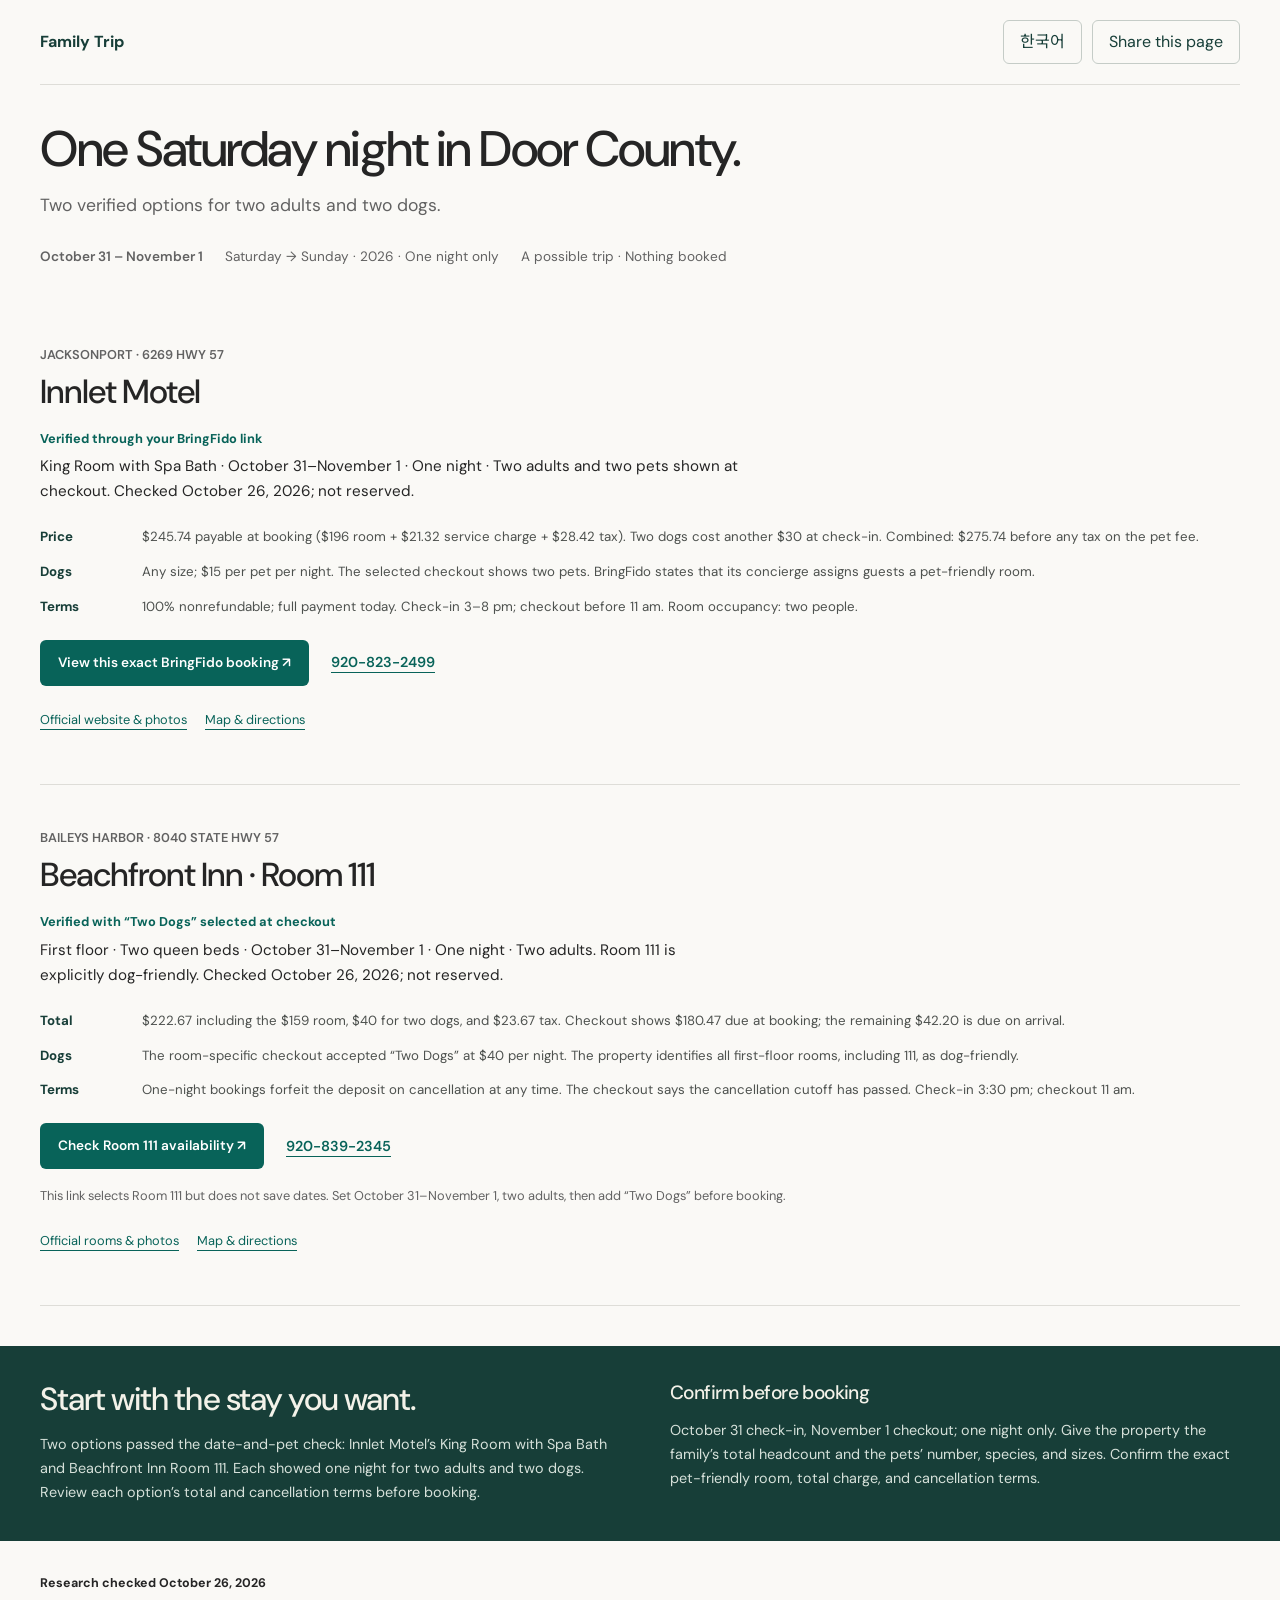
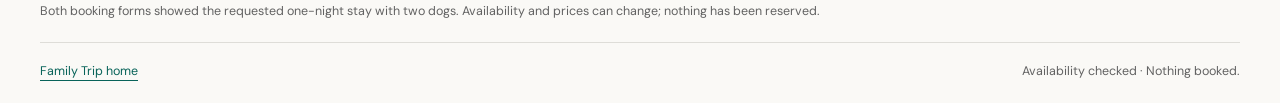
==== commit c4b6d65f: "Remove Countryside cottage from the shared trip page" ====
--- a/door-county/index.html
+++ b/door-county/index.html
@@ -1 +1 @@
-<!doctype html><html lang="en"><head><meta charset="utf-8"><meta name="viewport" content="width=device-width,initial-scale=1"><meta name="theme-color" content="#173e38"><meta name="robots" content="noindex"><title>Door County · One Saturday Night</title><meta name="description" content="Countryside Cottage 6, Innlet Motel, and Beachfront Inn Room 111: checked October 26 for one night, October 31–November 1, 2026, for two adults and two dogs."><meta property="og:title" content="Door County · One Saturday Night"><meta property="og:description" content="Three verified one-night options for two adults and two dogs: Countryside Cottage 6, Innlet Motel, and Beachfront Inn Room 111."><meta property="og:type" content="website"><link rel="stylesheet" href="style.css"></head><body><a class="skip" href="#cottage-6">Skip to the cottage</a><header class="wrap top"><a class="brand" href="../"><span lang="en">Family Trip</span><span lang="ko">가족 여행</span></a><div class="tools"><button id="lang" type="button" aria-label="Switch language to Korean">한국어</button><button id="share" type="button"><span lang="en">Share this page</span><span lang="ko">페이지 공유</span></button></div></header><main><section class="intro wrap"><div><h1><span lang="en">One Saturday night in Door County.</span><span lang="ko">도어 카운티에서 토요일 하룻밤.</span></h1><p class="dek"><span lang="en">Three verified options for two adults and two dogs.</span><span lang="ko">성인 2명과 반려견 2마리의 예약 가능 여부를 확인한 숙소 세 곳.</span></p></div><div class="dates"><strong><span lang="en">October 31 – November 1</span><span lang="ko">10월 31일 – 11월 1일</span></strong><span><span lang="en">Saturday → Sunday · 2026 · One night only</span><span lang="ko">토요일 → 일요일 · 2026년 · 1박만</span></span><span><span lang="en">A possible trip · Nothing booked</span><span lang="ko">여행 후보 · 예약 전</span></span></div></section><div class="wrap"><aside class="status"><strong><span lang="en">One-night pet-friendly match found: Countryside Cottages</span><span lang="ko">1박 반려동물 동반 숙소 확인: Countryside Cottages</span></strong><p><span lang="en">Checked October 26, 2026 for October 31–November 1: two adults, two dogs. Julie’s sister property offers a pet-friendly two-bedroom cottage; checkout quoted $209.99 including taxes and both dog fees. This is on County Road F, not Julie’s downtown motel. Available when checked, not reserved. The quoted rate is nonrefundable at this notice.</span><span lang="ko">2026년 10월 26일 확인: 10월 31일–11월 1일, 성인 2명과 개 2마리. Julie’s 자매 숙소의 침실 2개 코티지 결제 전 총액은 세금과 반려견 요금 포함 $209.99였습니다. Julie’s 시내 모텔이 아닌 County Road F 소재 숙소입니다. 확인 당시 예약 가능했으며 예약 완료 상태는 아닙니다. 현재 예약 시 해당 요금은 환불 불가입니다.</span></p><p><a href="#cottage-6"><span lang="en">See the verified option</span><span lang="ko">확인된 숙소 보기</span></a></p></aside></div><section class="wrap cottage-detail" id="cottage-6" aria-labelledby="cottage-title"><div class="cottage-heading"><div><p class="town">COUNTRYSIDE COTTAGES · FISH CREEK</p><h2 id="cottage-title"><span lang="en">Inside Cottage 6</span><span lang="ko">Cottage 6 내부 보기</span></h2><p class="why"><span lang="en">The two-bedroom Full/Queen cottage returned by the booking search for October 31–November 1. A separate cottage with a kitchen, one bathroom, and a sleeper sofa.</span><span lang="ko">10월 31일–11월 1일 예약 검색에 나온 Full/Queen 침실 2개 코티지입니다. 주방, 욕실 1개, 소파베드를 갖춘 독립 코티지입니다.</span></p></div><div class="cottage-location"><strong>3430 County F<br>Fish Creek, WI 54212</strong><p><span lang="en">Outside central Fish Creek, at Countryside Cottages. The map marks the property; ask reception for Cottage 6.</span><span lang="ko">Fish Creek 중심가 외곽의 Countryside Cottages입니다. 지도는 숙소 부지를 표시하며, 도착 시 Cottage 6 위치를 안내받으세요.</span></p><a href="https://www.google.com/maps/search/?api=1&amp;query=Countryside+Cottages+3430+County+F+Fish+Creek+WI+54212"><span lang="en">Open exact property location ↗</span><span lang="ko">숙소 위치 지도 보기 ↗</span></a></div></div><div class="cottage-gallery"><figure><a href="assets/cottage-6-exterior.webp" target="_blank" rel="noopener" aria-label="Enlarge Cottage 6 exterior & entrance deck"><img src="assets/cottage-6-exterior.webp" alt="Cottage 6: Exterior & entrance deck" width="1000" height="750" loading="lazy"></a><figcaption><span lang="en">Exterior & entrance deck</span><span lang="ko">외관과 입구 데크</span></figcaption></figure><figure><a href="assets/cottage-6-bedroom-one.webp" target="_blank" rel="noopener" aria-label="Enlarge Cottage 6 bedroom 1"><img src="assets/cottage-6-bedroom-one.webp" alt="Cottage 6: Bedroom 1" width="1000" height="1334" loading="lazy"></a><figcaption><span lang="en">Bedroom 1</span><span lang="ko">침실 1</span></figcaption></figure><figure><a href="assets/cottage-6-bedroom-two.webp" target="_blank" rel="noopener" aria-label="Enlarge Cottage 6 bedroom 2"><img src="assets/cottage-6-bedroom-two.webp" alt="Cottage 6: Bedroom 2" width="1000" height="1334" loading="lazy"></a><figcaption><span lang="en">Bedroom 2</span><span lang="ko">침실 2</span></figcaption></figure><figure><a href="assets/cottage-6-kitchen.webp" target="_blank" rel="noopener" aria-label="Enlarge Cottage 6 kitchen & stove"><img src="assets/cottage-6-kitchen.webp" alt="Cottage 6: Kitchen & stove" width="1000" height="1334" loading="lazy"></a><figcaption><span lang="en">Kitchen & stove</span><span lang="ko">주방과 가스레인지</span></figcaption></figure><figure><a href="assets/cottage-6-kitchen-detail.webp" target="_blank" rel="noopener" aria-label="Enlarge Cottage 6 kitchen & dining area"><img src="assets/cottage-6-kitchen-detail.webp" alt="Cottage 6: Kitchen & dining area" width="1000" height="1334" loading="lazy"></a><figcaption><span lang="en">Kitchen & dining area</span><span lang="ko">주방과 식사 공간</span></figcaption></figure><figure><a href="assets/cottage-6-bathroom.webp" target="_blank" rel="noopener" aria-label="Enlarge Cottage 6 bathroom"><img src="assets/cottage-6-bathroom.webp" alt="Cottage 6: Bathroom" width="1000" height="1334" loading="lazy"></a><figcaption><span lang="en">Bathroom</span><span lang="ko">욕실</span></figcaption></figure></div><p class="gallery-note"><span lang="en">Tap a photo to enlarge. All six photographs appear in the property’s official Cottage 6 gallery (image files dated July 2022). No living-room photograph is supplied there.</span><span lang="ko">사진을 누르면 크게 볼 수 있습니다. 사진 6장은 숙소 공식 Cottage 6 갤러리에서 가져왔습니다(이미지 파일 경로: 2022년 7월). 해당 갤러리에는 거실 사진이 없습니다.</span></p><p class="gallery-note"><span lang="en"><strong>Bed-size discrepancy:</strong> the booking listing and property overview say one queen + one full; the Cottage 6 page also shows a conflicting “2 Queen Size Beds” label. Confirm bed sizes with the property.</span><span lang="ko"><strong>침대 크기 정보 불일치:</strong> 예약 목록과 숙소 개요에는 퀸 1개 + 더블 1개로 나오지만 Cottage 6 페이지에는 “퀸 침대 2개”라는 상충하는 표시도 있습니다. 숙소에 침대 크기를 확인하세요.</span></p><div class="resource-links"><a href="https://www.juliesmotel.com/lodging/countryside-motel/cottage-6/"><span lang="en">Official Cottage 6 gallery ↗</span><span lang="ko">공식 Cottage 6 갤러리 ↗</span></a><a href="https://reservations.verticalbooking.com/premium/index.html?dc=1534&amp;id_albergo=22736&amp;id_stile=22126&amp;lingua_int=usa"><span lang="en">Check Cottage 6 availability ↗</span><span lang="ko">Cottage 6 예약 가능 여부 확인 ↗</span></a><a href="tel:+19208682999">920-868-2999</a></div></section><section id="innlet" class="wrap stay"><div class="title-line"><p class="town">JACKSONPORT · 6269 HWY 57</p><h2>Innlet Motel</h2></div><p class="pick"><span lang="en">Verified through your BringFido link</span><span lang="ko">공유해 주신 BringFido 링크에서 확인</span></p><p class="why"><span lang="en">King Room with Spa Bath · October 31–November 1 · One night · Two adults and two pets shown at checkout. Checked October 26, 2026; not reserved.</span><span lang="ko">스파 욕조가 있는 킹룸 · 10월 31일–11월 1일 · 1박 · 결제 전 화면에 성인 2명과 반려동물 2마리 표시. 2026년 10월 26일 확인, 예약 전.</span></p><dl><div><dt><span lang="en">Price</span><span lang="ko">요금</span></dt><dd><span lang="en">$245.74 payable at booking ($196 room + $21.32 service charge + $28.42 tax). Two dogs cost another $30 at check-in. Combined: $275.74 before any tax on the pet fee.</span><span lang="ko">$245.74 예약 시 결제(객실 $196 + 서비스 요금 $21.32 + 세금 $28.42). 반려견 2마리 요금 $30은 체크인 시 별도 결제. 합계 $275.74이며 반려동물 요금에 대한 추가 세금은 포함하지 않았습니다.</span></dd></div><div><dt><span lang="en">Dogs</span><span lang="ko">반려견</span></dt><dd><span lang="en">Any size; $15 per pet per night. The selected checkout shows two pets. BringFido states that its concierge assigns guests a pet-friendly room.</span><span lang="ko">크기 제한 없음, 1마리당 1박 $15. 선택한 결제 전 화면에 반려동물 2마리가 표시됩니다. BringFido는 반려동물 동반 객실 배정을 안내합니다.</span></dd></div><div><dt><span lang="en">Terms</span><span lang="ko">조건</span></dt><dd><span lang="en">100% nonrefundable; full payment today. Check-in 3–8 pm; checkout before 11 am. Room occupancy: two people.</span><span lang="ko">100% 환불 불가, 예약 당일 전액 결제. 체크인 오후 3–8시, 체크아웃 오전 11시 전. 객실 정원 2명.</span></dd></div></dl><div class="actions"><a class="primary" href="https://www.bringfido.com/lodging/book/1381181?arrival=2026-10-31&amp;departure=2026-11-01&amp;adults=2&amp;dogs=2&amp;bed_group_id=761218906-1&amp;block_id=761218906_421368152_2_0_0&amp;merchant=property&amp;room_id=761218906&amp;source=b"><span lang="en">View this exact BringFido booking ↗</span><span lang="ko">이 객실의 BringFido 예약 보기 ↗</span></a><a href="tel:+19208232499" class="phone">920-823-2499</a></div><div class="resource-links"><a href="https://innlet-motel.com/"><span lang="en">Official website & photos</span><span lang="ko">공식 웹사이트와 사진</span></a><a href="https://www.google.com/maps/search/?api=1&amp;query=Innlet+Motel+6269+Hwy+57+Jacksonport+WI"><span lang="en">Map & directions</span><span lang="ko">지도와 길찾기</span></a></div></section><section id="beachfront" class="wrap stay"><div class="title-line"><p class="town">BAILEYS HARBOR · 8040 STATE HWY 57</p><h2>Beachfront Inn · Room 111</h2></div><p class="pick"><span lang="en">Verified with “Two Dogs” selected at checkout</span><span lang="ko">결제 전 화면에서 “Two Dogs” 선택 후 확인</span></p><p class="why"><span lang="en">First floor · Two queen beds · October 31–November 1 · One night · Two adults. Room 111 is explicitly dog-friendly. Checked October 26, 2026; not reserved.</span><span lang="ko">1층 · 퀸 침대 2개 · 10월 31일–11월 1일 · 1박 · 성인 2명. 111호는 반려견 동반 가능 객실입니다. 2026년 10월 26일 확인, 예약 전.</span></p><dl><div><dt><span lang="en">Total</span><span lang="ko">총액</span></dt><dd><span lang="en">$222.67 including the $159 room, $40 for two dogs, and $23.67 tax. Checkout shows $180.47 due at booking; the remaining $42.20 is due on arrival.</span><span lang="ko">객실 $159, 반려견 2마리 $40, 세금 $23.67을 포함해 총 $222.67입니다. 결제 전 화면에는 예약 시 $180.47, 도착 시 잔액 $42.20 결제로 표시됩니다.</span></dd></div><div><dt><span lang="en">Dogs</span><span lang="ko">반려견</span></dt><dd><span lang="en">The room-specific checkout accepted “Two Dogs” at $40 per night. The property identifies all first-floor rooms, including 111, as dog-friendly.</span><span lang="ko">해당 객실의 결제 전 화면에서 “Two Dogs”를 선택할 수 있으며 1박 $40입니다. 숙소는 111호를 포함한 모든 1층 객실에서 반려견 동반이 가능하다고 명시합니다.</span></dd></div><div><dt><span lang="en">Terms</span><span lang="ko">조건</span></dt><dd><span lang="en">One-night bookings forfeit the deposit on cancellation at any time. The checkout says the cancellation cutoff has passed. Check-in 3:30 pm; checkout 11 am.</span><span lang="ko">1박 예약은 언제 취소하더라도 보증금이 환불되지 않습니다. 결제 전 화면에는 취소 기한이 지났다고 표시됩니다. 체크인 오후 3시 30분, 체크아웃 오전 11시.</span></dd></div></dl><div class="actions"><a class="primary" href="https://secure.webrez.com/hotel/1253/?invtype_id=15546&amp;flag_return_all=1"><span lang="en">Check Room 111 availability ↗</span><span lang="ko">111호 예약 가능 여부 확인 ↗</span></a><a class="phone" href="tel:+19208392345">920-839-2345</a></div><p class="gallery-note"><span lang="en">This link selects Room 111 but does not save dates. Set October 31–November 1, two adults, then add “Two Dogs” before booking.</span><span lang="ko">이 링크는 111호를 선택하지만 날짜는 저장하지 않습니다. 10월 31일–11월 1일과 성인 2명을 설정하고 예약 전 “Two Dogs”를 추가하세요.</span></p><div class="resource-links"><a href="https://beachfrontinn.net/rooms/"><span lang="en">Official rooms & photos</span><span lang="ko">공식 객실 정보와 사진</span></a><a href="https://www.google.com/maps/search/?api=1&amp;query=Beachfront+Inn+8040+Hwy+57+Baileys+Harbor+WI"><span lang="en">Map & directions</span><span lang="ko">지도와 길찾기</span></a></div></section></main><section class="closing"><div class="wrap close-grid"><div><h2><span lang="en">Start with the stay you want.</span><span lang="ko">마음에 드는 숙소부터.</span></h2><p><span lang="en">Three options passed the date-and-pet check: Countryside Cottage 6, Innlet Motel’s King Room with Spa Bath, and Beachfront Inn Room 111. Each showed one night for two adults and two dogs. Review each option’s total and cancellation terms before booking.</span><span lang="ko">날짜와 반려동물 조건을 확인한 숙소는 Countryside Cottage 6, Innlet Motel의 스파 욕조 킹룸, Beachfront Inn 111호입니다. 모두 성인 2명과 반려견 2마리의 1박이 표시되었습니다. 예약 전 각 숙소의 총액과 취소 조건을 확인하세요.</span></p></div><div><h3><span lang="en">Confirm before booking</span><span lang="ko">예약 전 확인</span></h3><p><span lang="en">October 31 check-in, November 1 checkout; one night only. Give the property the family’s total headcount and the pets’ number, species, and sizes. Confirm the exact pet-friendly room, total charge, and cancellation terms.</span><span lang="ko">10월 31일 체크인, 11월 1일 체크아웃의 1박입니다. 가족 총인원과 반려동물의 수, 종류, 크기를 알려 주세요. 정확한 반려동물 동반 객실, 총요금, 취소 조건을 확인하세요.</span></p></div></div></section><footer class="wrap"><div><strong><span lang="en">Research checked October 26, 2026</span><span lang="ko">자료 확인: 2026년 10월 26일</span></strong><p><span lang="en">The Cottage 6 checkout accepted two dogs and quoted $209.99 for one night, including taxes and both dog fees. Availability can change. Photos come from the official Cottage 6 gallery; current furnishings and seasonal conditions may differ.</span><span lang="ko">Cottage 6 결제 전 화면에서 반려견 2마리를 추가하고 세금과 반려견 요금 포함 1박 총액 $209.99를 확인했습니다. 예약 가능 여부는 변경될 수 있습니다. 사진은 공식 Cottage 6 갤러리에서 가져왔으며 현재 가구나 계절 상태는 다를 수 있습니다.</span></p></div><p class="footline"><a class="" href="../"><span lang="en">Family Trip home</span><span lang="ko">가족 여행 홈</span></a><span><span lang="en">Availability checked · Nothing booked.</span><span lang="ko">예약 가능 여부 확인 · 예약 전</span></span></p></footer><p id="announcement" role="status" aria-live="polite"></p><script src="page.js"></script></body></html>+<!doctype html><html lang="en"><head><meta charset="utf-8"><meta name="viewport" content="width=device-width,initial-scale=1"><meta name="theme-color" content="#173e38"><meta name="robots" content="noindex"><title>Door County · One Saturday Night</title><meta name="description" content="Innlet Motel and Beachfront Inn Room 111: checked October 26 for one night, October 31–November 1, 2026, for two adults and two dogs."><meta property="og:title" content="Door County · One Saturday Night"><meta property="og:description" content="Two verified one-night options for two adults and two dogs: Innlet Motel and Beachfront Inn Room 111."><meta property="og:type" content="website"><link rel="stylesheet" href="style.css"></head><body><a class="skip" href="#innlet">Skip to the stays</a><header class="wrap top"><a class="brand" href="../"><span lang="en">Family Trip</span><span lang="ko">가족 여행</span></a><div class="tools"><button id="lang" type="button" aria-label="Switch language to Korean">한국어</button><button id="share" type="button"><span lang="en">Share this page</span><span lang="ko">페이지 공유</span></button></div></header><main><section class="intro wrap"><div><h1><span lang="en">One Saturday night in Door County.</span><span lang="ko">도어 카운티에서 토요일 하룻밤.</span></h1><p class="dek"><span lang="en">Two verified options for two adults and two dogs.</span><span lang="ko">성인 2명과 반려견 2마리의 예약 가능 여부를 확인한 숙소 두 곳.</span></p></div><div class="dates"><strong><span lang="en">October 31 – November 1</span><span lang="ko">10월 31일 – 11월 1일</span></strong><span><span lang="en">Saturday → Sunday · 2026 · One night only</span><span lang="ko">토요일 → 일요일 · 2026년 · 1박만</span></span><span><span lang="en">A possible trip · Nothing booked</span><span lang="ko">여행 후보 · 예약 전</span></span></div></section><section id="innlet" class="wrap stay"><div class="title-line"><p class="town">JACKSONPORT · 6269 HWY 57</p><h2>Innlet Motel</h2></div><p class="pick"><span lang="en">Verified through your BringFido link</span><span lang="ko">공유해 주신 BringFido 링크에서 확인</span></p><p class="why"><span lang="en">King Room with Spa Bath · October 31–November 1 · One night · Two adults and two pets shown at checkout. Checked October 26, 2026; not reserved.</span><span lang="ko">스파 욕조가 있는 킹룸 · 10월 31일–11월 1일 · 1박 · 결제 전 화면에 성인 2명과 반려동물 2마리 표시. 2026년 10월 26일 확인, 예약 전.</span></p><dl><div><dt><span lang="en">Price</span><span lang="ko">요금</span></dt><dd><span lang="en">$245.74 payable at booking ($196 room + $21.32 service charge + $28.42 tax). Two dogs cost another $30 at check-in. Combined: $275.74 before any tax on the pet fee.</span><span lang="ko">$245.74 예약 시 결제(객실 $196 + 서비스 요금 $21.32 + 세금 $28.42). 반려견 2마리 요금 $30은 체크인 시 별도 결제. 합계 $275.74이며 반려동물 요금에 대한 추가 세금은 포함하지 않았습니다.</span></dd></div><div><dt><span lang="en">Dogs</span><span lang="ko">반려견</span></dt><dd><span lang="en">Any size; $15 per pet per night. The selected checkout shows two pets. BringFido states that its concierge assigns guests a pet-friendly room.</span><span lang="ko">크기 제한 없음, 1마리당 1박 $15. 선택한 결제 전 화면에 반려동물 2마리가 표시됩니다. BringFido는 반려동물 동반 객실 배정을 안내합니다.</span></dd></div><div><dt><span lang="en">Terms</span><span lang="ko">조건</span></dt><dd><span lang="en">100% nonrefundable; full payment today. Check-in 3–8 pm; checkout before 11 am. Room occupancy: two people.</span><span lang="ko">100% 환불 불가, 예약 당일 전액 결제. 체크인 오후 3–8시, 체크아웃 오전 11시 전. 객실 정원 2명.</span></dd></div></dl><div class="actions"><a class="primary" href="https://www.bringfido.com/lodging/book/1381181?arrival=2026-10-31&amp;departure=2026-11-01&amp;adults=2&amp;dogs=2&amp;bed_group_id=761218906-1&amp;block_id=761218906_421368152_2_0_0&amp;merchant=property&amp;room_id=761218906&amp;source=b"><span lang="en">View this exact BringFido booking ↗</span><span lang="ko">이 객실의 BringFido 예약 보기 ↗</span></a><a href="tel:+19208232499" class="phone">920-823-2499</a></div><div class="resource-links"><a href="https://innlet-motel.com/"><span lang="en">Official website & photos</span><span lang="ko">공식 웹사이트와 사진</span></a><a href="https://www.google.com/maps/search/?api=1&amp;query=Innlet+Motel+6269+Hwy+57+Jacksonport+WI"><span lang="en">Map & directions</span><span lang="ko">지도와 길찾기</span></a></div></section><section id="beachfront" class="wrap stay"><div class="title-line"><p class="town">BAILEYS HARBOR · 8040 STATE HWY 57</p><h2>Beachfront Inn · Room 111</h2></div><p class="pick"><span lang="en">Verified with “Two Dogs” selected at checkout</span><span lang="ko">결제 전 화면에서 “Two Dogs” 선택 후 확인</span></p><p class="why"><span lang="en">First floor · Two queen beds · October 31–November 1 · One night · Two adults. Room 111 is explicitly dog-friendly. Checked October 26, 2026; not reserved.</span><span lang="ko">1층 · 퀸 침대 2개 · 10월 31일–11월 1일 · 1박 · 성인 2명. 111호는 반려견 동반 가능 객실입니다. 2026년 10월 26일 확인, 예약 전.</span></p><dl><div><dt><span lang="en">Total</span><span lang="ko">총액</span></dt><dd><span lang="en">$222.67 including the $159 room, $40 for two dogs, and $23.67 tax. Checkout shows $180.47 due at booking; the remaining $42.20 is due on arrival.</span><span lang="ko">객실 $159, 반려견 2마리 $40, 세금 $23.67을 포함해 총 $222.67입니다. 결제 전 화면에는 예약 시 $180.47, 도착 시 잔액 $42.20 결제로 표시됩니다.</span></dd></div><div><dt><span lang="en">Dogs</span><span lang="ko">반려견</span></dt><dd><span lang="en">The room-specific checkout accepted “Two Dogs” at $40 per night. The property identifies all first-floor rooms, including 111, as dog-friendly.</span><span lang="ko">해당 객실의 결제 전 화면에서 “Two Dogs”를 선택할 수 있으며 1박 $40입니다. 숙소는 111호를 포함한 모든 1층 객실에서 반려견 동반이 가능하다고 명시합니다.</span></dd></div><div><dt><span lang="en">Terms</span><span lang="ko">조건</span></dt><dd><span lang="en">One-night bookings forfeit the deposit on cancellation at any time. The checkout says the cancellation cutoff has passed. Check-in 3:30 pm; checkout 11 am.</span><span lang="ko">1박 예약은 언제 취소하더라도 보증금이 환불되지 않습니다. 결제 전 화면에는 취소 기한이 지났다고 표시됩니다. 체크인 오후 3시 30분, 체크아웃 오전 11시.</span></dd></div></dl><div class="actions"><a class="primary" href="https://secure.webrez.com/hotel/1253/?invtype_id=15546&amp;flag_return_all=1"><span lang="en">Check Room 111 availability ↗</span><span lang="ko">111호 예약 가능 여부 확인 ↗</span></a><a class="phone" href="tel:+19208392345">920-839-2345</a></div><p class="gallery-note"><span lang="en">This link selects Room 111 but does not save dates. Set October 31–November 1, two adults, then add “Two Dogs” before booking.</span><span lang="ko">이 링크는 111호를 선택하지만 날짜는 저장하지 않습니다. 10월 31일–11월 1일과 성인 2명을 설정하고 예약 전 “Two Dogs”를 추가하세요.</span></p><div class="resource-links"><a href="https://beachfrontinn.net/rooms/"><span lang="en">Official rooms & photos</span><span lang="ko">공식 객실 정보와 사진</span></a><a href="https://www.google.com/maps/search/?api=1&amp;query=Beachfront+Inn+8040+Hwy+57+Baileys+Harbor+WI"><span lang="en">Map & directions</span><span lang="ko">지도와 길찾기</span></a></div></section></main><section class="closing"><div class="wrap close-grid"><div><h2><span lang="en">Start with the stay you want.</span><span lang="ko">마음에 드는 숙소부터.</span></h2><p><span lang="en">Two options passed the date-and-pet check: Innlet Motel’s King Room with Spa Bath and Beachfront Inn Room 111. Each showed one night for two adults and two dogs. Review each option’s total and cancellation terms before booking.</span><span lang="ko">날짜와 반려동물 조건을 확인한 숙소는 Innlet Motel의 스파 욕조 킹룸과 Beachfront Inn 111호입니다. 모두 성인 2명과 반려견 2마리의 1박이 표시되었습니다. 예약 전 각 숙소의 총액과 취소 조건을 확인하세요.</span></p></div><div><h3><span lang="en">Confirm before booking</span><span lang="ko">예약 전 확인</span></h3><p><span lang="en">October 31 check-in, November 1 checkout; one night only. Give the property the family’s total headcount and the pets’ number, species, and sizes. Confirm the exact pet-friendly room, total charge, and cancellation terms.</span><span lang="ko">10월 31일 체크인, 11월 1일 체크아웃의 1박입니다. 가족 총인원과 반려동물의 수, 종류, 크기를 알려 주세요. 정확한 반려동물 동반 객실, 총요금, 취소 조건을 확인하세요.</span></p></div></div></section><footer class="wrap"><div><strong><span lang="en">Research checked October 26, 2026</span><span lang="ko">자료 확인: 2026년 10월 26일</span></strong><p><span lang="en">Both booking forms showed the requested one-night stay with two dogs. Availability and prices can change; nothing has been reserved.</span><span lang="ko">두 예약 화면에서 요청한 날짜의 1박과 반려견 2마리를 확인했습니다. 예약 가능 여부와 가격은 변경될 수 있으며, 예약은 완료하지 않았습니다.</span></p></div><p class="footline"><a class="" href="../"><span lang="en">Family Trip home</span><span lang="ko">가족 여행 홈</span></a><span><span lang="en">Availability checked · Nothing booked.</span><span lang="ko">예약 가능 여부 확인 · 예약 전</span></span></p></footer><p id="announcement" role="status" aria-live="polite"></p><script src="page.js"></script></body></html>
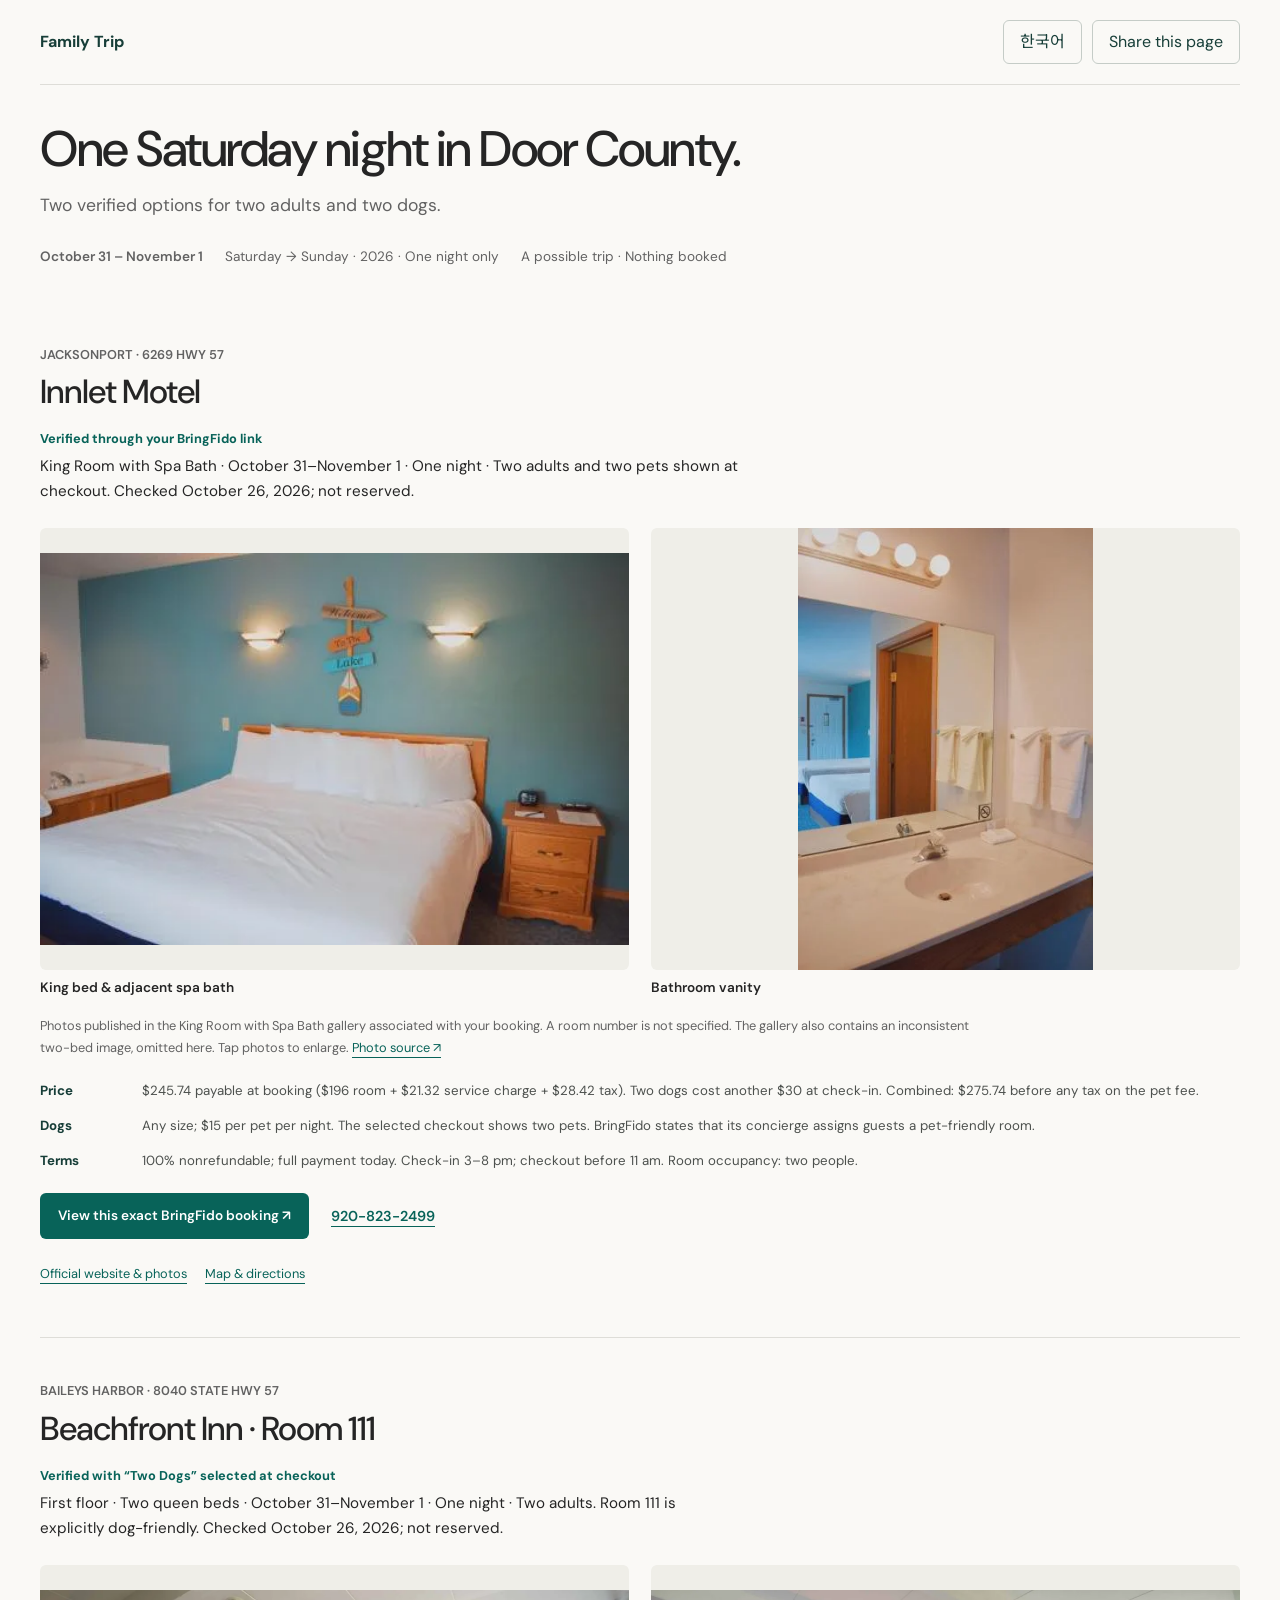
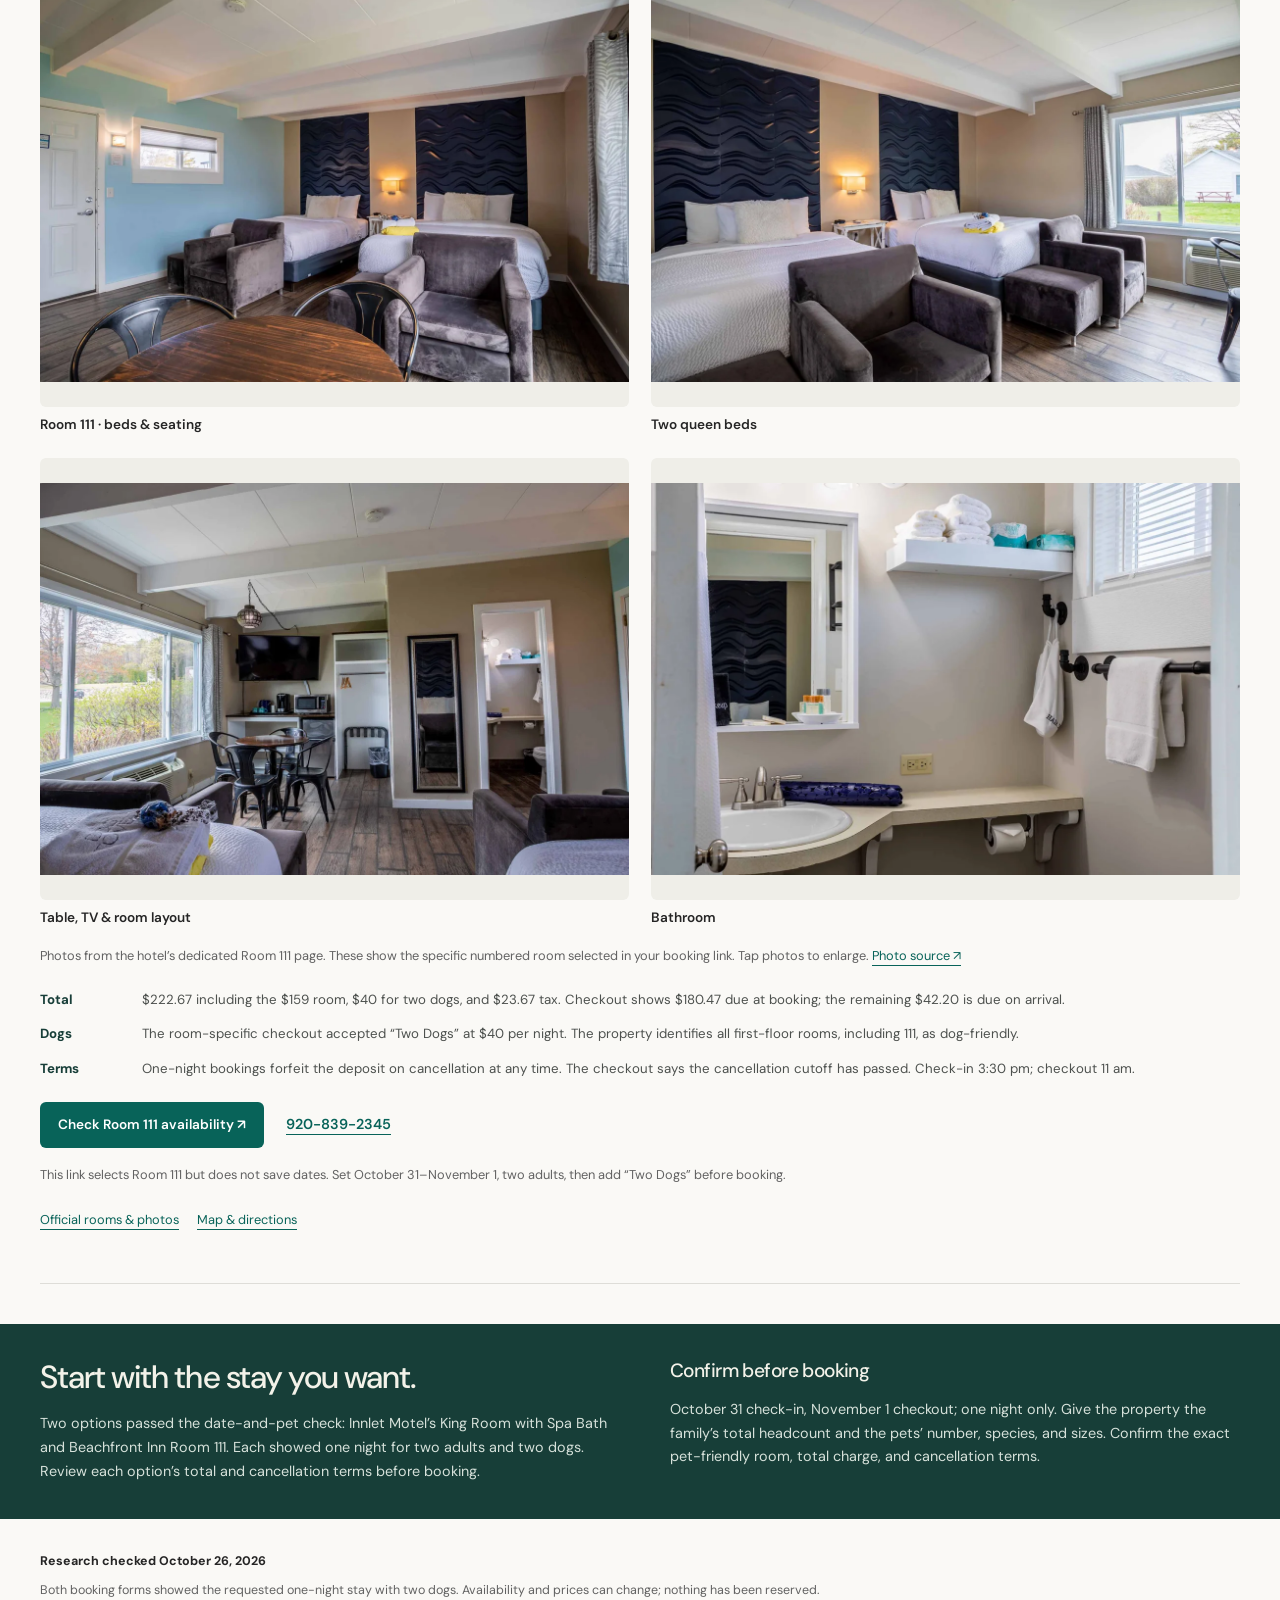
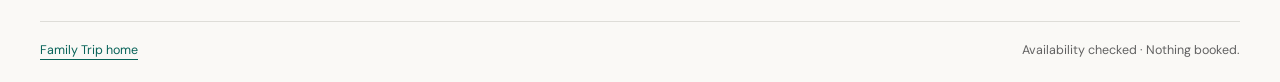
==== commit 3916c5cb: "Add room-specific Innlet and Beachfront photo galleries" ====
--- a/door-county/index.html
+++ b/door-county/index.html
@@ -1 +1 @@
-<!doctype html><html lang="en"><head><meta charset="utf-8"><meta name="viewport" content="width=device-width,initial-scale=1"><meta name="theme-color" content="#173e38"><meta name="robots" content="noindex"><title>Door County · One Saturday Night</title><meta name="description" content="Innlet Motel and Beachfront Inn Room 111: checked October 26 for one night, October 31–November 1, 2026, for two adults and two dogs."><meta property="og:title" content="Door County · One Saturday Night"><meta property="og:description" content="Two verified one-night options for two adults and two dogs: Innlet Motel and Beachfront Inn Room 111."><meta property="og:type" content="website"><link rel="stylesheet" href="style.css"></head><body><a class="skip" href="#innlet">Skip to the stays</a><header class="wrap top"><a class="brand" href="../"><span lang="en">Family Trip</span><span lang="ko">가족 여행</span></a><div class="tools"><button id="lang" type="button" aria-label="Switch language to Korean">한국어</button><button id="share" type="button"><span lang="en">Share this page</span><span lang="ko">페이지 공유</span></button></div></header><main><section class="intro wrap"><div><h1><span lang="en">One Saturday night in Door County.</span><span lang="ko">도어 카운티에서 토요일 하룻밤.</span></h1><p class="dek"><span lang="en">Two verified options for two adults and two dogs.</span><span lang="ko">성인 2명과 반려견 2마리의 예약 가능 여부를 확인한 숙소 두 곳.</span></p></div><div class="dates"><strong><span lang="en">October 31 – November 1</span><span lang="ko">10월 31일 – 11월 1일</span></strong><span><span lang="en">Saturday → Sunday · 2026 · One night only</span><span lang="ko">토요일 → 일요일 · 2026년 · 1박만</span></span><span><span lang="en">A possible trip · Nothing booked</span><span lang="ko">여행 후보 · 예약 전</span></span></div></section><section id="innlet" class="wrap stay"><div class="title-line"><p class="town">JACKSONPORT · 6269 HWY 57</p><h2>Innlet Motel</h2></div><p class="pick"><span lang="en">Verified through your BringFido link</span><span lang="ko">공유해 주신 BringFido 링크에서 확인</span></p><p class="why"><span lang="en">King Room with Spa Bath · October 31–November 1 · One night · Two adults and two pets shown at checkout. Checked October 26, 2026; not reserved.</span><span lang="ko">스파 욕조가 있는 킹룸 · 10월 31일–11월 1일 · 1박 · 결제 전 화면에 성인 2명과 반려동물 2마리 표시. 2026년 10월 26일 확인, 예약 전.</span></p><dl><div><dt><span lang="en">Price</span><span lang="ko">요금</span></dt><dd><span lang="en">$245.74 payable at booking ($196 room + $21.32 service charge + $28.42 tax). Two dogs cost another $30 at check-in. Combined: $275.74 before any tax on the pet fee.</span><span lang="ko">$245.74 예약 시 결제(객실 $196 + 서비스 요금 $21.32 + 세금 $28.42). 반려견 2마리 요금 $30은 체크인 시 별도 결제. 합계 $275.74이며 반려동물 요금에 대한 추가 세금은 포함하지 않았습니다.</span></dd></div><div><dt><span lang="en">Dogs</span><span lang="ko">반려견</span></dt><dd><span lang="en">Any size; $15 per pet per night. The selected checkout shows two pets. BringFido states that its concierge assigns guests a pet-friendly room.</span><span lang="ko">크기 제한 없음, 1마리당 1박 $15. 선택한 결제 전 화면에 반려동물 2마리가 표시됩니다. BringFido는 반려동물 동반 객실 배정을 안내합니다.</span></dd></div><div><dt><span lang="en">Terms</span><span lang="ko">조건</span></dt><dd><span lang="en">100% nonrefundable; full payment today. Check-in 3–8 pm; checkout before 11 am. Room occupancy: two people.</span><span lang="ko">100% 환불 불가, 예약 당일 전액 결제. 체크인 오후 3–8시, 체크아웃 오전 11시 전. 객실 정원 2명.</span></dd></div></dl><div class="actions"><a class="primary" href="https://www.bringfido.com/lodging/book/1381181?arrival=2026-10-31&amp;departure=2026-11-01&amp;adults=2&amp;dogs=2&amp;bed_group_id=761218906-1&amp;block_id=761218906_421368152_2_0_0&amp;merchant=property&amp;room_id=761218906&amp;source=b"><span lang="en">View this exact BringFido booking ↗</span><span lang="ko">이 객실의 BringFido 예약 보기 ↗</span></a><a href="tel:+19208232499" class="phone">920-823-2499</a></div><div class="resource-links"><a href="https://innlet-motel.com/"><span lang="en">Official website & photos</span><span lang="ko">공식 웹사이트와 사진</span></a><a href="https://www.google.com/maps/search/?api=1&amp;query=Innlet+Motel+6269+Hwy+57+Jacksonport+WI"><span lang="en">Map & directions</span><span lang="ko">지도와 길찾기</span></a></div></section><section id="beachfront" class="wrap stay"><div class="title-line"><p class="town">BAILEYS HARBOR · 8040 STATE HWY 57</p><h2>Beachfront Inn · Room 111</h2></div><p class="pick"><span lang="en">Verified with “Two Dogs” selected at checkout</span><span lang="ko">결제 전 화면에서 “Two Dogs” 선택 후 확인</span></p><p class="why"><span lang="en">First floor · Two queen beds · October 31–November 1 · One night · Two adults. Room 111 is explicitly dog-friendly. Checked October 26, 2026; not reserved.</span><span lang="ko">1층 · 퀸 침대 2개 · 10월 31일–11월 1일 · 1박 · 성인 2명. 111호는 반려견 동반 가능 객실입니다. 2026년 10월 26일 확인, 예약 전.</span></p><dl><div><dt><span lang="en">Total</span><span lang="ko">총액</span></dt><dd><span lang="en">$222.67 including the $159 room, $40 for two dogs, and $23.67 tax. Checkout shows $180.47 due at booking; the remaining $42.20 is due on arrival.</span><span lang="ko">객실 $159, 반려견 2마리 $40, 세금 $23.67을 포함해 총 $222.67입니다. 결제 전 화면에는 예약 시 $180.47, 도착 시 잔액 $42.20 결제로 표시됩니다.</span></dd></div><div><dt><span lang="en">Dogs</span><span lang="ko">반려견</span></dt><dd><span lang="en">The room-specific checkout accepted “Two Dogs” at $40 per night. The property identifies all first-floor rooms, including 111, as dog-friendly.</span><span lang="ko">해당 객실의 결제 전 화면에서 “Two Dogs”를 선택할 수 있으며 1박 $40입니다. 숙소는 111호를 포함한 모든 1층 객실에서 반려견 동반이 가능하다고 명시합니다.</span></dd></div><div><dt><span lang="en">Terms</span><span lang="ko">조건</span></dt><dd><span lang="en">One-night bookings forfeit the deposit on cancellation at any time. The checkout says the cancellation cutoff has passed. Check-in 3:30 pm; checkout 11 am.</span><span lang="ko">1박 예약은 언제 취소하더라도 보증금이 환불되지 않습니다. 결제 전 화면에는 취소 기한이 지났다고 표시됩니다. 체크인 오후 3시 30분, 체크아웃 오전 11시.</span></dd></div></dl><div class="actions"><a class="primary" href="https://secure.webrez.com/hotel/1253/?invtype_id=15546&amp;flag_return_all=1"><span lang="en">Check Room 111 availability ↗</span><span lang="ko">111호 예약 가능 여부 확인 ↗</span></a><a class="phone" href="tel:+19208392345">920-839-2345</a></div><p class="gallery-note"><span lang="en">This link selects Room 111 but does not save dates. Set October 31–November 1, two adults, then add “Two Dogs” before booking.</span><span lang="ko">이 링크는 111호를 선택하지만 날짜는 저장하지 않습니다. 10월 31일–11월 1일과 성인 2명을 설정하고 예약 전 “Two Dogs”를 추가하세요.</span></p><div class="resource-links"><a href="https://beachfrontinn.net/rooms/"><span lang="en">Official rooms & photos</span><span lang="ko">공식 객실 정보와 사진</span></a><a href="https://www.google.com/maps/search/?api=1&amp;query=Beachfront+Inn+8040+Hwy+57+Baileys+Harbor+WI"><span lang="en">Map & directions</span><span lang="ko">지도와 길찾기</span></a></div></section></main><section class="closing"><div class="wrap close-grid"><div><h2><span lang="en">Start with the stay you want.</span><span lang="ko">마음에 드는 숙소부터.</span></h2><p><span lang="en">Two options passed the date-and-pet check: Innlet Motel’s King Room with Spa Bath and Beachfront Inn Room 111. Each showed one night for two adults and two dogs. Review each option’s total and cancellation terms before booking.</span><span lang="ko">날짜와 반려동물 조건을 확인한 숙소는 Innlet Motel의 스파 욕조 킹룸과 Beachfront Inn 111호입니다. 모두 성인 2명과 반려견 2마리의 1박이 표시되었습니다. 예약 전 각 숙소의 총액과 취소 조건을 확인하세요.</span></p></div><div><h3><span lang="en">Confirm before booking</span><span lang="ko">예약 전 확인</span></h3><p><span lang="en">October 31 check-in, November 1 checkout; one night only. Give the property the family’s total headcount and the pets’ number, species, and sizes. Confirm the exact pet-friendly room, total charge, and cancellation terms.</span><span lang="ko">10월 31일 체크인, 11월 1일 체크아웃의 1박입니다. 가족 총인원과 반려동물의 수, 종류, 크기를 알려 주세요. 정확한 반려동물 동반 객실, 총요금, 취소 조건을 확인하세요.</span></p></div></div></section><footer class="wrap"><div><strong><span lang="en">Research checked October 26, 2026</span><span lang="ko">자료 확인: 2026년 10월 26일</span></strong><p><span lang="en">Both booking forms showed the requested one-night stay with two dogs. Availability and prices can change; nothing has been reserved.</span><span lang="ko">두 예약 화면에서 요청한 날짜의 1박과 반려견 2마리를 확인했습니다. 예약 가능 여부와 가격은 변경될 수 있으며, 예약은 완료하지 않았습니다.</span></p></div><p class="footline"><a class="" href="../"><span lang="en">Family Trip home</span><span lang="ko">가족 여행 홈</span></a><span><span lang="en">Availability checked · Nothing booked.</span><span lang="ko">예약 가능 여부 확인 · 예약 전</span></span></p></footer><p id="announcement" role="status" aria-live="polite"></p><script src="page.js"></script></body></html>+<!doctype html><html lang="en"><head><meta charset="utf-8"><meta name="viewport" content="width=device-width,initial-scale=1"><meta name="theme-color" content="#173e38"><meta name="robots" content="noindex"><title>Door County · One Saturday Night</title><meta name="description" content="Innlet Motel and Beachfront Inn Room 111: checked October 26 for one night, October 31–November 1, 2026, for two adults and two dogs."><meta property="og:title" content="Door County · One Saturday Night"><meta property="og:description" content="Two verified one-night options for two adults and two dogs: Innlet Motel and Beachfront Inn Room 111."><meta property="og:type" content="website"><link rel="stylesheet" href="style.css"></head><body><a class="skip" href="#innlet">Skip to the stays</a><header class="wrap top"><a class="brand" href="../"><span lang="en">Family Trip</span><span lang="ko">가족 여행</span></a><div class="tools"><button id="lang" type="button" aria-label="Switch language to Korean">한국어</button><button id="share" type="button"><span lang="en">Share this page</span><span lang="ko">페이지 공유</span></button></div></header><main><section class="intro wrap"><div><h1><span lang="en">One Saturday night in Door County.</span><span lang="ko">도어 카운티에서 토요일 하룻밤.</span></h1><p class="dek"><span lang="en">Two verified options for two adults and two dogs.</span><span lang="ko">성인 2명과 반려견 2마리의 예약 가능 여부를 확인한 숙소 두 곳.</span></p></div><div class="dates"><strong><span lang="en">October 31 – November 1</span><span lang="ko">10월 31일 – 11월 1일</span></strong><span><span lang="en">Saturday → Sunday · 2026 · One night only</span><span lang="ko">토요일 → 일요일 · 2026년 · 1박만</span></span><span><span lang="en">A possible trip · Nothing booked</span><span lang="ko">여행 후보 · 예약 전</span></span></div></section><section id="innlet" class="wrap stay"><div class="title-line"><p class="town">JACKSONPORT · 6269 HWY 57</p><h2>Innlet Motel</h2></div><p class="pick"><span lang="en">Verified through your BringFido link</span><span lang="ko">공유해 주신 BringFido 링크에서 확인</span></p><p class="why"><span lang="en">King Room with Spa Bath · October 31–November 1 · One night · Two adults and two pets shown at checkout. Checked October 26, 2026; not reserved.</span><span lang="ko">스파 욕조가 있는 킹룸 · 10월 31일–11월 1일 · 1박 · 결제 전 화면에 성인 2명과 반려동물 2마리 표시. 2026년 10월 26일 확인, 예약 전.</span></p><div class="room-gallery"><figure><a href="assets/innlet-spa-2.webp" target="_blank" rel="noopener"><img src="assets/innlet-spa-2.webp" alt="King bed & adjacent spa bath" width="500" height="333" loading="lazy"></a><figcaption><span lang="en">King bed & adjacent spa bath</span><span lang="ko">킹 침대와 옆 스파 욕조</span></figcaption></figure><figure><a href="assets/innlet-spa-3.webp" target="_blank" rel="noopener"><img src="assets/innlet-spa-3.webp" alt="Bathroom vanity" width="333" height="500" loading="lazy"></a><figcaption><span lang="en">Bathroom vanity</span><span lang="ko">욕실 세면대</span></figcaption></figure></div><p class="gallery-note"><span lang="en">Photos published in the King Room with Spa Bath gallery associated with your booking. A room number is not specified. The gallery also contains an inconsistent two-bed image, omitted here. Tap photos to enlarge.</span><span lang="ko">예약한 객실 유형인 스파 욕조 킹룸 갤러리의 사진입니다. 객실 번호는 지정되지 않았습니다. 같은 갤러리의 침대 2개 사진은 정보가 일치하지 않아 제외했습니다. 사진을 누르면 확대됩니다.</span> <a href="https://www.bringfido.com/lodging/1381181"><span lang="en">Photo source ↗</span><span lang="ko">사진 출처 ↗</span></a></p><dl><div><dt><span lang="en">Price</span><span lang="ko">요금</span></dt><dd><span lang="en">$245.74 payable at booking ($196 room + $21.32 service charge + $28.42 tax). Two dogs cost another $30 at check-in. Combined: $275.74 before any tax on the pet fee.</span><span lang="ko">$245.74 예약 시 결제(객실 $196 + 서비스 요금 $21.32 + 세금 $28.42). 반려견 2마리 요금 $30은 체크인 시 별도 결제. 합계 $275.74이며 반려동물 요금에 대한 추가 세금은 포함하지 않았습니다.</span></dd></div><div><dt><span lang="en">Dogs</span><span lang="ko">반려견</span></dt><dd><span lang="en">Any size; $15 per pet per night. The selected checkout shows two pets. BringFido states that its concierge assigns guests a pet-friendly room.</span><span lang="ko">크기 제한 없음, 1마리당 1박 $15. 선택한 결제 전 화면에 반려동물 2마리가 표시됩니다. BringFido는 반려동물 동반 객실 배정을 안내합니다.</span></dd></div><div><dt><span lang="en">Terms</span><span lang="ko">조건</span></dt><dd><span lang="en">100% nonrefundable; full payment today. Check-in 3–8 pm; checkout before 11 am. Room occupancy: two people.</span><span lang="ko">100% 환불 불가, 예약 당일 전액 결제. 체크인 오후 3–8시, 체크아웃 오전 11시 전. 객실 정원 2명.</span></dd></div></dl><div class="actions"><a class="primary" href="https://www.bringfido.com/lodging/book/1381181?arrival=2026-10-31&amp;departure=2026-11-01&amp;adults=2&amp;dogs=2&amp;bed_group_id=761218906-1&amp;block_id=761218906_421368152_2_0_0&amp;merchant=property&amp;room_id=761218906&amp;source=b"><span lang="en">View this exact BringFido booking ↗</span><span lang="ko">이 객실의 BringFido 예약 보기 ↗</span></a><a href="tel:+19208232499" class="phone">920-823-2499</a></div><div class="resource-links"><a href="https://innlet-motel.com/"><span lang="en">Official website & photos</span><span lang="ko">공식 웹사이트와 사진</span></a><a href="https://www.google.com/maps/search/?api=1&amp;query=Innlet+Motel+6269+Hwy+57+Jacksonport+WI"><span lang="en">Map & directions</span><span lang="ko">지도와 길찾기</span></a></div></section><section id="beachfront" class="wrap stay"><div class="title-line"><p class="town">BAILEYS HARBOR · 8040 STATE HWY 57</p><h2>Beachfront Inn · Room 111</h2></div><p class="pick"><span lang="en">Verified with “Two Dogs” selected at checkout</span><span lang="ko">결제 전 화면에서 “Two Dogs” 선택 후 확인</span></p><p class="why"><span lang="en">First floor · Two queen beds · October 31–November 1 · One night · Two adults. Room 111 is explicitly dog-friendly. Checked October 26, 2026; not reserved.</span><span lang="ko">1층 · 퀸 침대 2개 · 10월 31일–11월 1일 · 1박 · 성인 2명. 111호는 반려견 동반 가능 객실입니다. 2026년 10월 26일 확인, 예약 전.</span></p><div class="room-gallery"><figure><a href="assets/beachfront-111-1.webp" target="_blank" rel="noopener"><img src="assets/beachfront-111-1.webp" alt="Room 111 · beds & seating" width="1200" height="800" loading="lazy"></a><figcaption><span lang="en">Room 111 · beds & seating</span><span lang="ko">111호 · 침대와 좌석</span></figcaption></figure><figure><a href="assets/beachfront-111-7.webp" target="_blank" rel="noopener"><img src="assets/beachfront-111-7.webp" alt="Two queen beds" width="1200" height="800" loading="lazy"></a><figcaption><span lang="en">Two queen beds</span><span lang="ko">퀸 침대 2개</span></figcaption></figure><figure><a href="assets/beachfront-111-8.webp" target="_blank" rel="noopener"><img src="assets/beachfront-111-8.webp" alt="Table, TV & room layout" width="1200" height="800" loading="lazy"></a><figcaption><span lang="en">Table, TV & room layout</span><span lang="ko">테이블, TV와 객실 배치</span></figcaption></figure><figure><a href="assets/beachfront-111-2.webp" target="_blank" rel="noopener"><img src="assets/beachfront-111-2.webp" alt="Bathroom" width="1200" height="800" loading="lazy"></a><figcaption><span lang="en">Bathroom</span><span lang="ko">욕실</span></figcaption></figure></div><p class="gallery-note"><span lang="en">Photos from the hotel’s dedicated Room 111 page. These show the specific numbered room selected in your booking link. Tap photos to enlarge.</span><span lang="ko">호텔의 111호 전용 페이지에 게시된 사진입니다. 예약 링크에서 선택한 특정 객실을 보여 줍니다. 사진을 누르면 확대됩니다.</span> <a href="https://beachfrontinn.net/rooms/111/"><span lang="en">Photo source ↗</span><span lang="ko">사진 출처 ↗</span></a></p><dl><div><dt><span lang="en">Total</span><span lang="ko">총액</span></dt><dd><span lang="en">$222.67 including the $159 room, $40 for two dogs, and $23.67 tax. Checkout shows $180.47 due at booking; the remaining $42.20 is due on arrival.</span><span lang="ko">객실 $159, 반려견 2마리 $40, 세금 $23.67을 포함해 총 $222.67입니다. 결제 전 화면에는 예약 시 $180.47, 도착 시 잔액 $42.20 결제로 표시됩니다.</span></dd></div><div><dt><span lang="en">Dogs</span><span lang="ko">반려견</span></dt><dd><span lang="en">The room-specific checkout accepted “Two Dogs” at $40 per night. The property identifies all first-floor rooms, including 111, as dog-friendly.</span><span lang="ko">해당 객실의 결제 전 화면에서 “Two Dogs”를 선택할 수 있으며 1박 $40입니다. 숙소는 111호를 포함한 모든 1층 객실에서 반려견 동반이 가능하다고 명시합니다.</span></dd></div><div><dt><span lang="en">Terms</span><span lang="ko">조건</span></dt><dd><span lang="en">One-night bookings forfeit the deposit on cancellation at any time. The checkout says the cancellation cutoff has passed. Check-in 3:30 pm; checkout 11 am.</span><span lang="ko">1박 예약은 언제 취소하더라도 보증금이 환불되지 않습니다. 결제 전 화면에는 취소 기한이 지났다고 표시됩니다. 체크인 오후 3시 30분, 체크아웃 오전 11시.</span></dd></div></dl><div class="actions"><a class="primary" href="https://secure.webrez.com/hotel/1253/?invtype_id=15546&amp;flag_return_all=1"><span lang="en">Check Room 111 availability ↗</span><span lang="ko">111호 예약 가능 여부 확인 ↗</span></a><a class="phone" href="tel:+19208392345">920-839-2345</a></div><p class="gallery-note"><span lang="en">This link selects Room 111 but does not save dates. Set October 31–November 1, two adults, then add “Two Dogs” before booking.</span><span lang="ko">이 링크는 111호를 선택하지만 날짜는 저장하지 않습니다. 10월 31일–11월 1일과 성인 2명을 설정하고 예약 전 “Two Dogs”를 추가하세요.</span></p><div class="resource-links"><a href="https://beachfrontinn.net/rooms/"><span lang="en">Official rooms & photos</span><span lang="ko">공식 객실 정보와 사진</span></a><a href="https://www.google.com/maps/search/?api=1&amp;query=Beachfront+Inn+8040+Hwy+57+Baileys+Harbor+WI"><span lang="en">Map & directions</span><span lang="ko">지도와 길찾기</span></a></div></section></main><section class="closing"><div class="wrap close-grid"><div><h2><span lang="en">Start with the stay you want.</span><span lang="ko">마음에 드는 숙소부터.</span></h2><p><span lang="en">Two options passed the date-and-pet check: Innlet Motel’s King Room with Spa Bath and Beachfront Inn Room 111. Each showed one night for two adults and two dogs. Review each option’s total and cancellation terms before booking.</span><span lang="ko">날짜와 반려동물 조건을 확인한 숙소는 Innlet Motel의 스파 욕조 킹룸과 Beachfront Inn 111호입니다. 모두 성인 2명과 반려견 2마리의 1박이 표시되었습니다. 예약 전 각 숙소의 총액과 취소 조건을 확인하세요.</span></p></div><div><h3><span lang="en">Confirm before booking</span><span lang="ko">예약 전 확인</span></h3><p><span lang="en">October 31 check-in, November 1 checkout; one night only. Give the property the family’s total headcount and the pets’ number, species, and sizes. Confirm the exact pet-friendly room, total charge, and cancellation terms.</span><span lang="ko">10월 31일 체크인, 11월 1일 체크아웃의 1박입니다. 가족 총인원과 반려동물의 수, 종류, 크기를 알려 주세요. 정확한 반려동물 동반 객실, 총요금, 취소 조건을 확인하세요.</span></p></div></div></section><footer class="wrap"><div><strong><span lang="en">Research checked October 26, 2026</span><span lang="ko">자료 확인: 2026년 10월 26일</span></strong><p><span lang="en">Both booking forms showed the requested one-night stay with two dogs. Availability and prices can change; nothing has been reserved.</span><span lang="ko">두 예약 화면에서 요청한 날짜의 1박과 반려견 2마리를 확인했습니다. 예약 가능 여부와 가격은 변경될 수 있으며, 예약은 완료하지 않았습니다.</span></p></div><p class="footline"><a class="" href="../"><span lang="en">Family Trip home</span><span lang="ko">가족 여행 홈</span></a><span><span lang="en">Availability checked · Nothing booked.</span><span lang="ko">예약 가능 여부 확인 · 예약 전</span></span></p></footer><p id="announcement" role="status" aria-live="polite"></p><script src="page.js"></script></body></html>
--- a/door-county/style.css
+++ b/door-county/style.css
@@ -6,3 +6,5 @@
 .intro{display:block}.dates{display:flex;align-items:baseline;flex-wrap:wrap;gap:6px 22px;text-align:left;margin-top:20px}h1{font-size:clamp(2rem,3.9vw,3.3rem)}
 @media(max-width:800px){.dates{display:grid;gap:3px;margin-top:18px}h1{font-size:2.25rem}}
 .cottage-detail{padding-block:32px;border-bottom:1px solid var(--line)}.cottage-heading{display:grid;grid-template-columns:1.4fr 1fr;gap:40px;margin-bottom:24px}.cottage-heading h2{margin-top:8px}.cottage-location{border-left:2px solid var(--line);padding-left:24px;font-size:.9rem}.cottage-location p{margin:8px 0;color:var(--muted);font-size:.83rem}.cottage-gallery{display:grid;grid-template-columns:repeat(3,1fr);gap:24px 20px}.cottage-gallery figure{min-width:0}.cottage-gallery a{display:flex;background:#efeee8;border-radius:6px;overflow:hidden;aspect-ratio:1/1}.cottage-gallery img{width:100%;height:100%;object-fit:contain}.cottage-gallery figcaption{font-size:.85rem;margin-top:6px;font-weight:600}.gallery-note{font-size:.8rem;color:var(--muted);margin-top:16px;max-width:105ch}@media(max-width:800px){.cottage-heading{grid-template-columns:1fr;gap:20px}.cottage-gallery{grid-template-columns:repeat(2,1fr);gap:18px 12px}.cottage-location{padding-left:16px}.cottage-detail{padding-block:26px}}@media(max-width:400px){.cottage-gallery{grid-template-columns:1fr}}
+
+.room-gallery{display:grid;grid-template-columns:repeat(2,minmax(0,1fr));gap:22px;margin-top:24px}.room-gallery a{display:flex;aspect-ratio:4/3;background:#efeee8;border-radius:6px;overflow:hidden}.room-gallery img{width:100%;height:100%;object-fit:contain}.room-gallery figcaption{font-size:.85rem;font-weight:600;margin-top:7px}@media(max-width:600px){.room-gallery{grid-template-columns:1fr;gap:20px}}
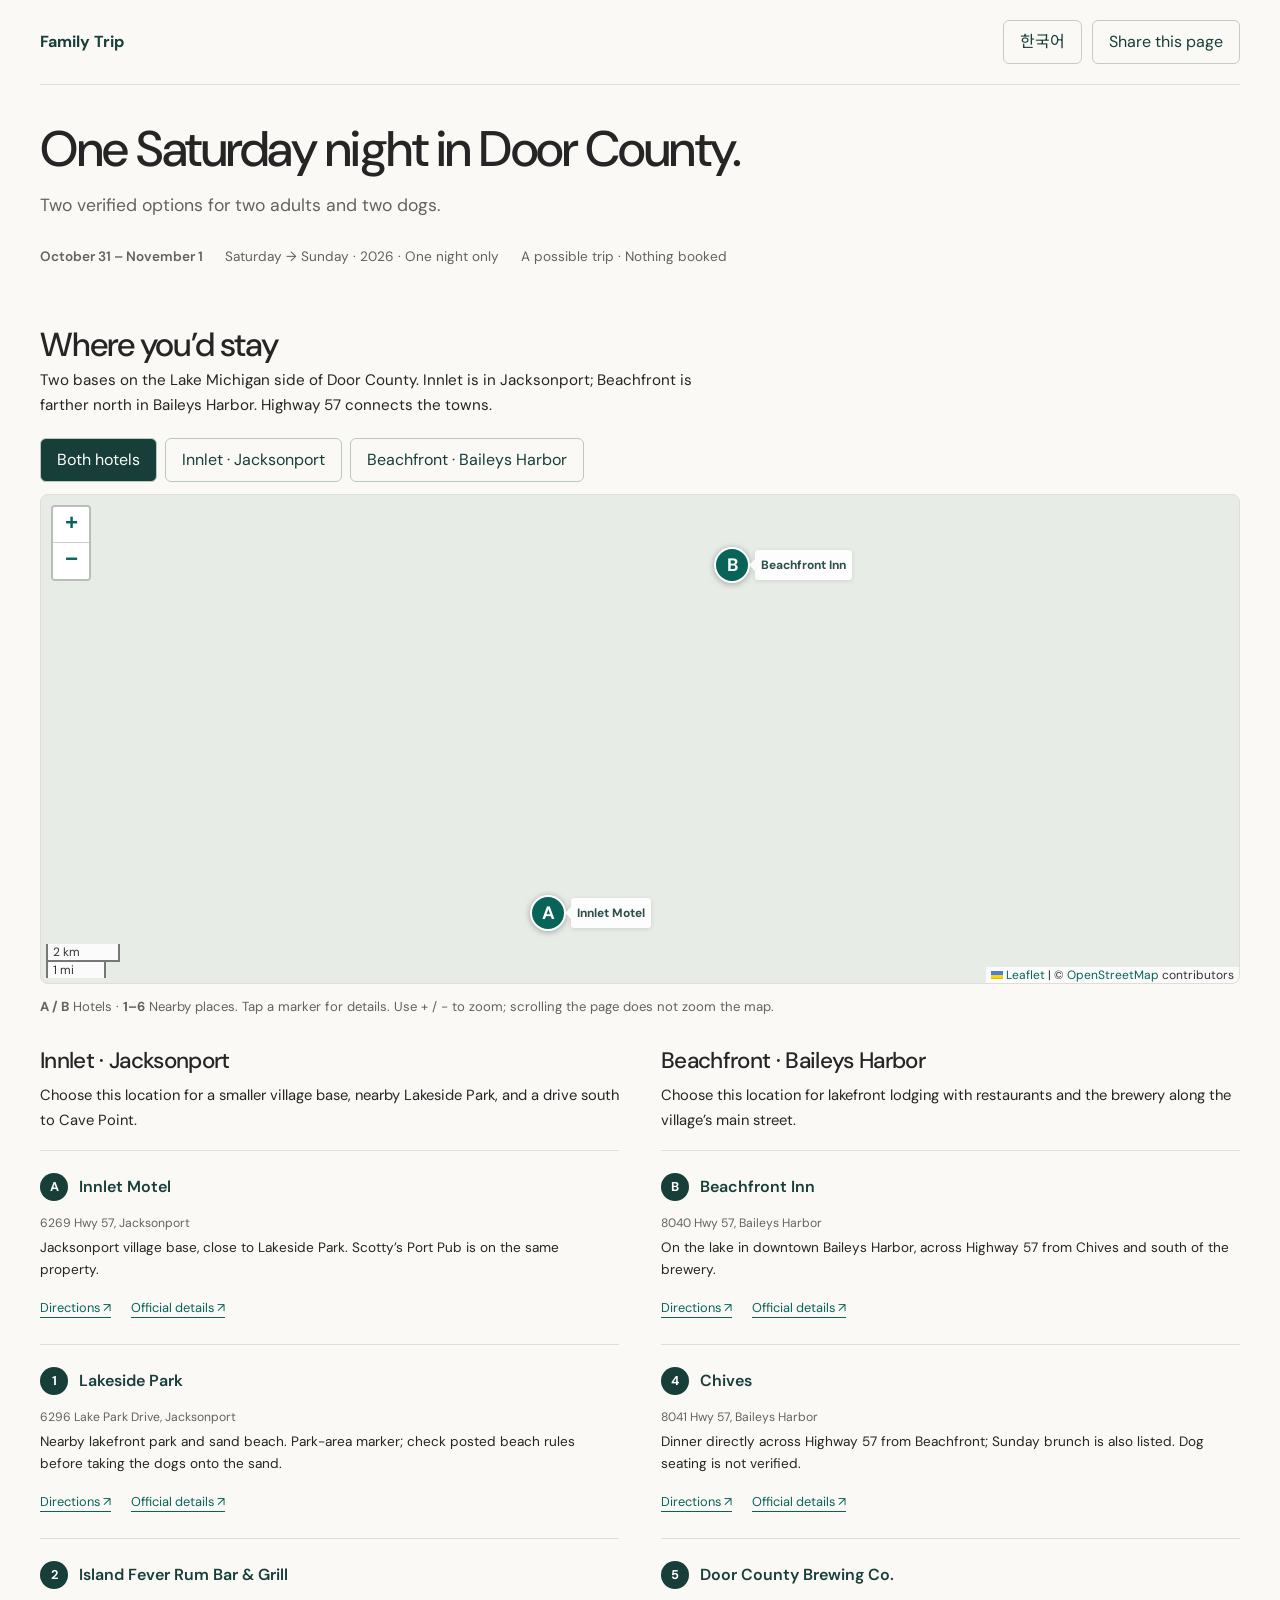
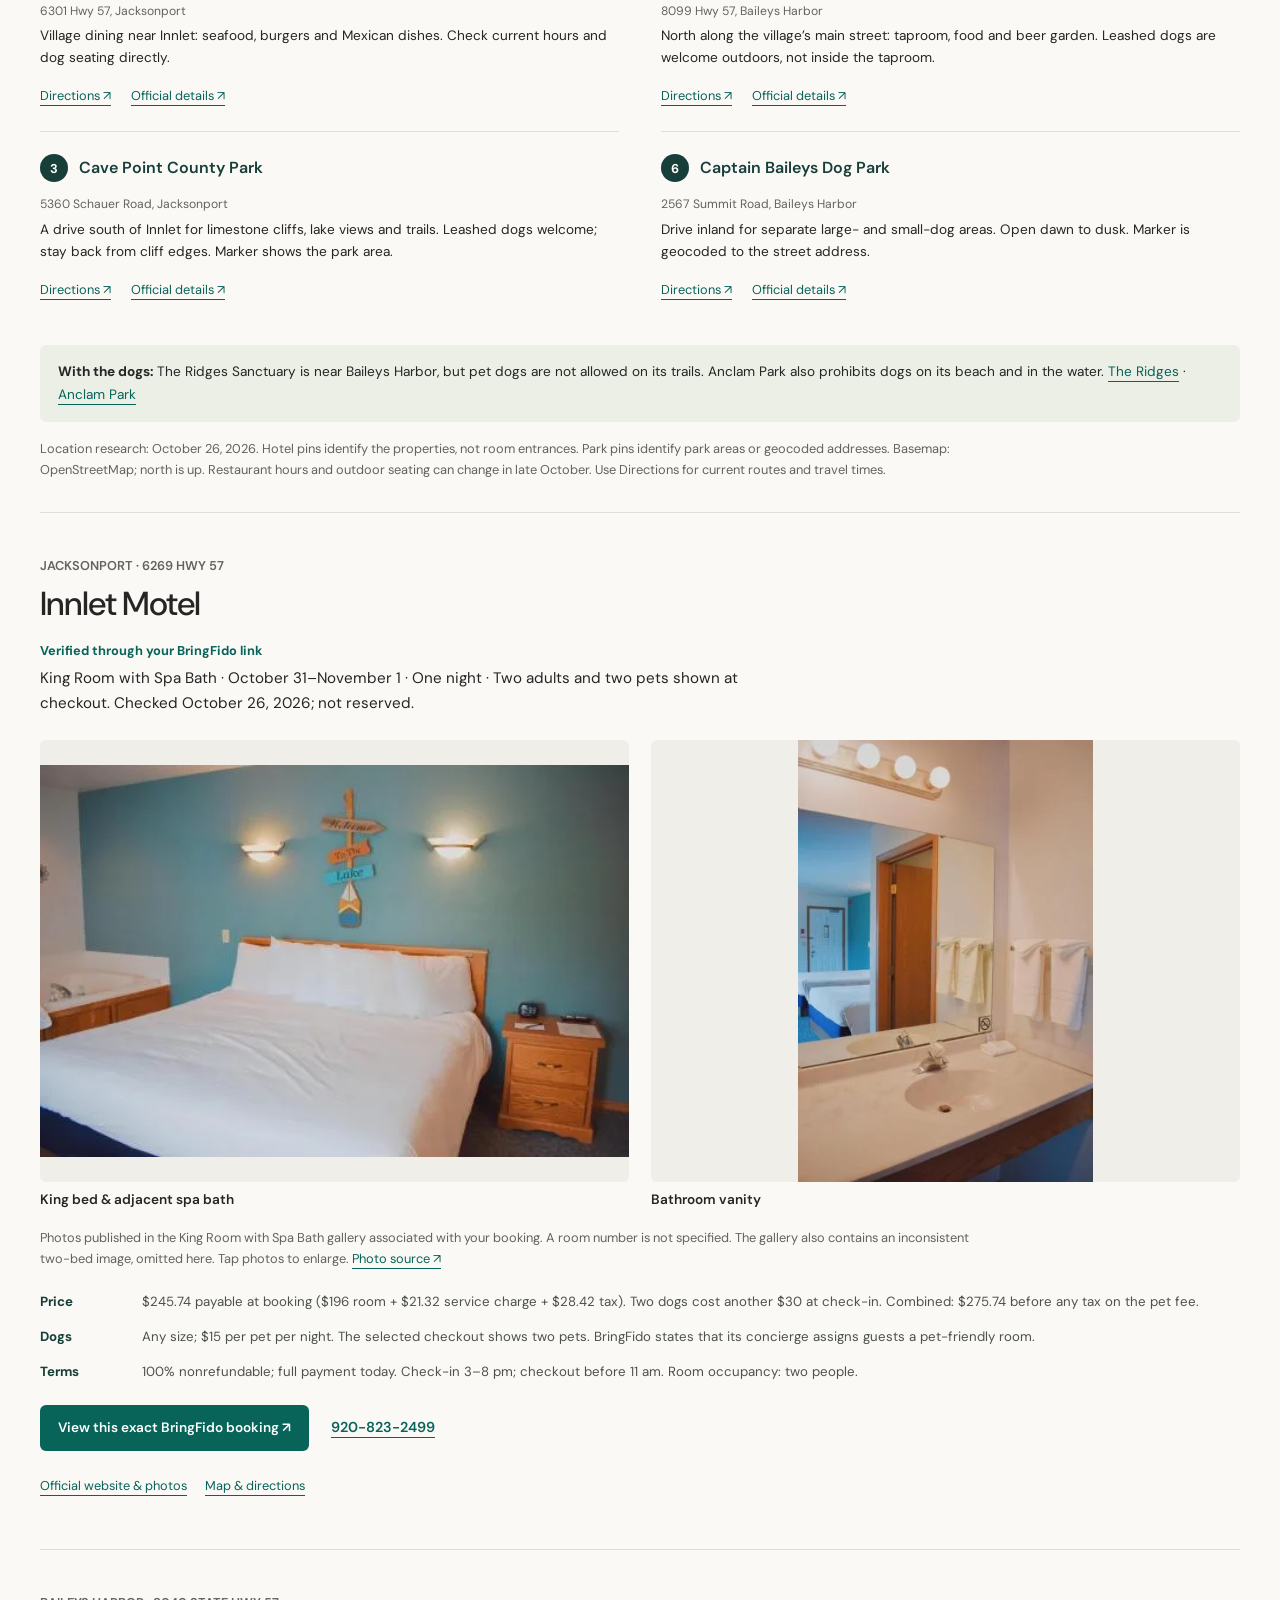
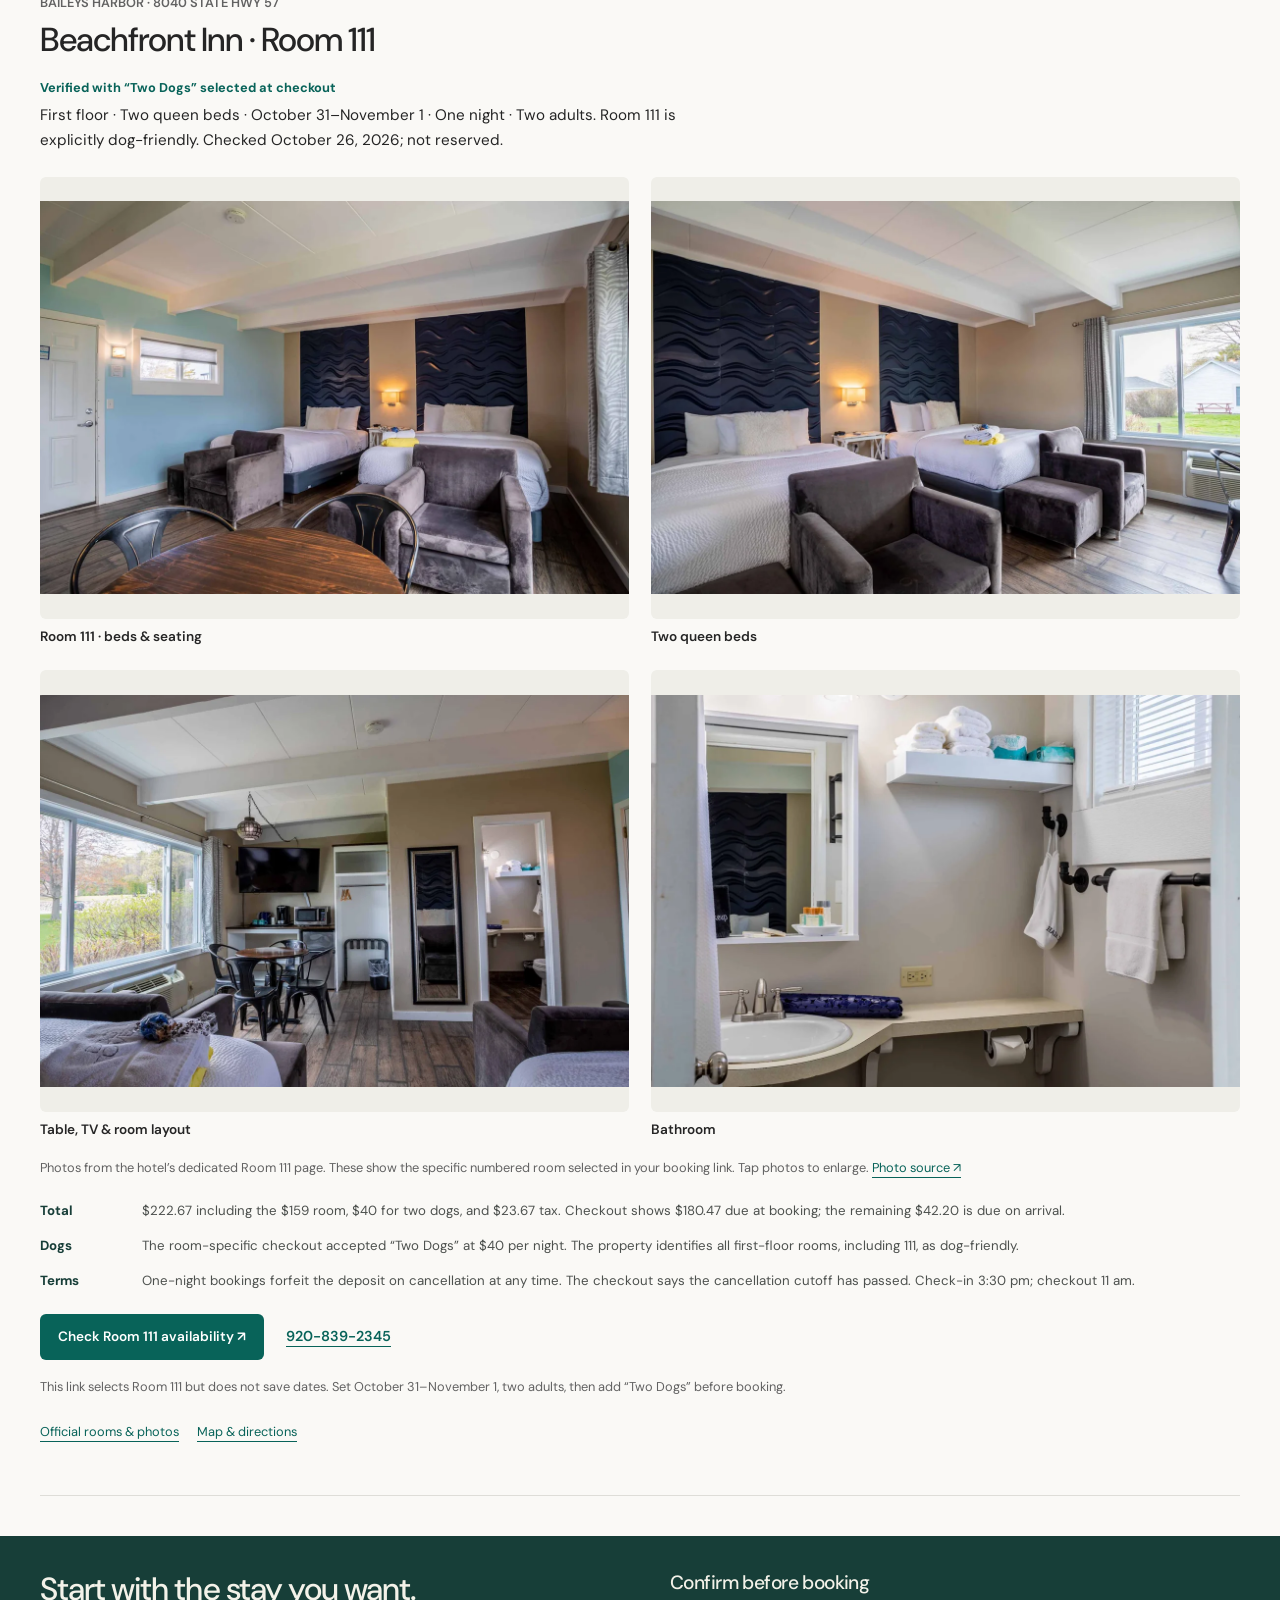
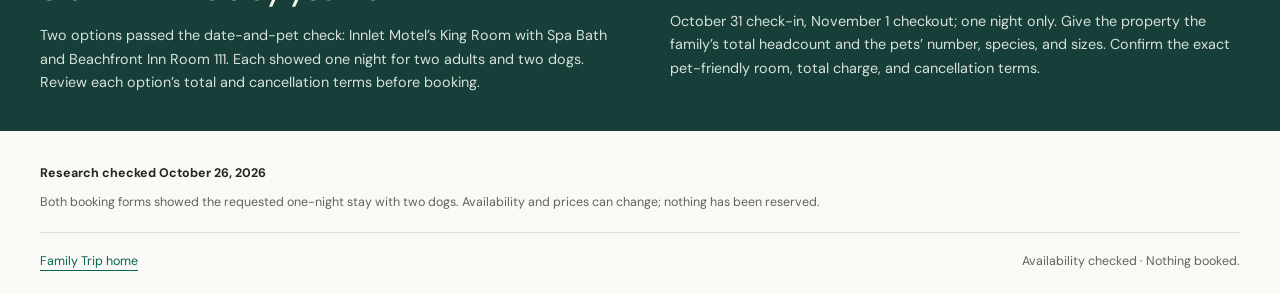
==== commit ee258951: "Add interactive hotel location map and nearby area guides" ====
--- a/door-county/index.html
+++ b/door-county/index.html
@@ -1 +1 @@
-<!doctype html><html lang="en"><head><meta charset="utf-8"><meta name="viewport" content="width=device-width,initial-scale=1"><meta name="theme-color" content="#173e38"><meta name="robots" content="noindex"><title>Door County · One Saturday Night</title><meta name="description" content="Innlet Motel and Beachfront Inn Room 111: checked October 26 for one night, October 31–November 1, 2026, for two adults and two dogs."><meta property="og:title" content="Door County · One Saturday Night"><meta property="og:description" content="Two verified one-night options for two adults and two dogs: Innlet Motel and Beachfront Inn Room 111."><meta property="og:type" content="website"><link rel="stylesheet" href="style.css"></head><body><a class="skip" href="#innlet">Skip to the stays</a><header class="wrap top"><a class="brand" href="../"><span lang="en">Family Trip</span><span lang="ko">가족 여행</span></a><div class="tools"><button id="lang" type="button" aria-label="Switch language to Korean">한국어</button><button id="share" type="button"><span lang="en">Share this page</span><span lang="ko">페이지 공유</span></button></div></header><main><section class="intro wrap"><div><h1><span lang="en">One Saturday night in Door County.</span><span lang="ko">도어 카운티에서 토요일 하룻밤.</span></h1><p class="dek"><span lang="en">Two verified options for two adults and two dogs.</span><span lang="ko">성인 2명과 반려견 2마리의 예약 가능 여부를 확인한 숙소 두 곳.</span></p></div><div class="dates"><strong><span lang="en">October 31 – November 1</span><span lang="ko">10월 31일 – 11월 1일</span></strong><span><span lang="en">Saturday → Sunday · 2026 · One night only</span><span lang="ko">토요일 → 일요일 · 2026년 · 1박만</span></span><span><span lang="en">A possible trip · Nothing booked</span><span lang="ko">여행 후보 · 예약 전</span></span></div></section><section id="innlet" class="wrap stay"><div class="title-line"><p class="town">JACKSONPORT · 6269 HWY 57</p><h2>Innlet Motel</h2></div><p class="pick"><span lang="en">Verified through your BringFido link</span><span lang="ko">공유해 주신 BringFido 링크에서 확인</span></p><p class="why"><span lang="en">King Room with Spa Bath · October 31–November 1 · One night · Two adults and two pets shown at checkout. Checked October 26, 2026; not reserved.</span><span lang="ko">스파 욕조가 있는 킹룸 · 10월 31일–11월 1일 · 1박 · 결제 전 화면에 성인 2명과 반려동물 2마리 표시. 2026년 10월 26일 확인, 예약 전.</span></p><div class="room-gallery"><figure><a href="assets/innlet-spa-2.webp" target="_blank" rel="noopener"><img src="assets/innlet-spa-2.webp" alt="King bed & adjacent spa bath" width="500" height="333" loading="lazy"></a><figcaption><span lang="en">King bed & adjacent spa bath</span><span lang="ko">킹 침대와 옆 스파 욕조</span></figcaption></figure><figure><a href="assets/innlet-spa-3.webp" target="_blank" rel="noopener"><img src="assets/innlet-spa-3.webp" alt="Bathroom vanity" width="333" height="500" loading="lazy"></a><figcaption><span lang="en">Bathroom vanity</span><span lang="ko">욕실 세면대</span></figcaption></figure></div><p class="gallery-note"><span lang="en">Photos published in the King Room with Spa Bath gallery associated with your booking. A room number is not specified. The gallery also contains an inconsistent two-bed image, omitted here. Tap photos to enlarge.</span><span lang="ko">예약한 객실 유형인 스파 욕조 킹룸 갤러리의 사진입니다. 객실 번호는 지정되지 않았습니다. 같은 갤러리의 침대 2개 사진은 정보가 일치하지 않아 제외했습니다. 사진을 누르면 확대됩니다.</span> <a href="https://www.bringfido.com/lodging/1381181"><span lang="en">Photo source ↗</span><span lang="ko">사진 출처 ↗</span></a></p><dl><div><dt><span lang="en">Price</span><span lang="ko">요금</span></dt><dd><span lang="en">$245.74 payable at booking ($196 room + $21.32 service charge + $28.42 tax). Two dogs cost another $30 at check-in. Combined: $275.74 before any tax on the pet fee.</span><span lang="ko">$245.74 예약 시 결제(객실 $196 + 서비스 요금 $21.32 + 세금 $28.42). 반려견 2마리 요금 $30은 체크인 시 별도 결제. 합계 $275.74이며 반려동물 요금에 대한 추가 세금은 포함하지 않았습니다.</span></dd></div><div><dt><span lang="en">Dogs</span><span lang="ko">반려견</span></dt><dd><span lang="en">Any size; $15 per pet per night. The selected checkout shows two pets. BringFido states that its concierge assigns guests a pet-friendly room.</span><span lang="ko">크기 제한 없음, 1마리당 1박 $15. 선택한 결제 전 화면에 반려동물 2마리가 표시됩니다. BringFido는 반려동물 동반 객실 배정을 안내합니다.</span></dd></div><div><dt><span lang="en">Terms</span><span lang="ko">조건</span></dt><dd><span lang="en">100% nonrefundable; full payment today. Check-in 3–8 pm; checkout before 11 am. Room occupancy: two people.</span><span lang="ko">100% 환불 불가, 예약 당일 전액 결제. 체크인 오후 3–8시, 체크아웃 오전 11시 전. 객실 정원 2명.</span></dd></div></dl><div class="actions"><a class="primary" href="https://www.bringfido.com/lodging/book/1381181?arrival=2026-10-31&amp;departure=2026-11-01&amp;adults=2&amp;dogs=2&amp;bed_group_id=761218906-1&amp;block_id=761218906_421368152_2_0_0&amp;merchant=property&amp;room_id=761218906&amp;source=b"><span lang="en">View this exact BringFido booking ↗</span><span lang="ko">이 객실의 BringFido 예약 보기 ↗</span></a><a href="tel:+19208232499" class="phone">920-823-2499</a></div><div class="resource-links"><a href="https://innlet-motel.com/"><span lang="en">Official website & photos</span><span lang="ko">공식 웹사이트와 사진</span></a><a href="https://www.google.com/maps/search/?api=1&amp;query=Innlet+Motel+6269+Hwy+57+Jacksonport+WI"><span lang="en">Map & directions</span><span lang="ko">지도와 길찾기</span></a></div></section><section id="beachfront" class="wrap stay"><div class="title-line"><p class="town">BAILEYS HARBOR · 8040 STATE HWY 57</p><h2>Beachfront Inn · Room 111</h2></div><p class="pick"><span lang="en">Verified with “Two Dogs” selected at checkout</span><span lang="ko">결제 전 화면에서 “Two Dogs” 선택 후 확인</span></p><p class="why"><span lang="en">First floor · Two queen beds · October 31–November 1 · One night · Two adults. Room 111 is explicitly dog-friendly. Checked October 26, 2026; not reserved.</span><span lang="ko">1층 · 퀸 침대 2개 · 10월 31일–11월 1일 · 1박 · 성인 2명. 111호는 반려견 동반 가능 객실입니다. 2026년 10월 26일 확인, 예약 전.</span></p><div class="room-gallery"><figure><a href="assets/beachfront-111-1.webp" target="_blank" rel="noopener"><img src="assets/beachfront-111-1.webp" alt="Room 111 · beds & seating" width="1200" height="800" loading="lazy"></a><figcaption><span lang="en">Room 111 · beds & seating</span><span lang="ko">111호 · 침대와 좌석</span></figcaption></figure><figure><a href="assets/beachfront-111-7.webp" target="_blank" rel="noopener"><img src="assets/beachfront-111-7.webp" alt="Two queen beds" width="1200" height="800" loading="lazy"></a><figcaption><span lang="en">Two queen beds</span><span lang="ko">퀸 침대 2개</span></figcaption></figure><figure><a href="assets/beachfront-111-8.webp" target="_blank" rel="noopener"><img src="assets/beachfront-111-8.webp" alt="Table, TV & room layout" width="1200" height="800" loading="lazy"></a><figcaption><span lang="en">Table, TV & room layout</span><span lang="ko">테이블, TV와 객실 배치</span></figcaption></figure><figure><a href="assets/beachfront-111-2.webp" target="_blank" rel="noopener"><img src="assets/beachfront-111-2.webp" alt="Bathroom" width="1200" height="800" loading="lazy"></a><figcaption><span lang="en">Bathroom</span><span lang="ko">욕실</span></figcaption></figure></div><p class="gallery-note"><span lang="en">Photos from the hotel’s dedicated Room 111 page. These show the specific numbered room selected in your booking link. Tap photos to enlarge.</span><span lang="ko">호텔의 111호 전용 페이지에 게시된 사진입니다. 예약 링크에서 선택한 특정 객실을 보여 줍니다. 사진을 누르면 확대됩니다.</span> <a href="https://beachfrontinn.net/rooms/111/"><span lang="en">Photo source ↗</span><span lang="ko">사진 출처 ↗</span></a></p><dl><div><dt><span lang="en">Total</span><span lang="ko">총액</span></dt><dd><span lang="en">$222.67 including the $159 room, $40 for two dogs, and $23.67 tax. Checkout shows $180.47 due at booking; the remaining $42.20 is due on arrival.</span><span lang="ko">객실 $159, 반려견 2마리 $40, 세금 $23.67을 포함해 총 $222.67입니다. 결제 전 화면에는 예약 시 $180.47, 도착 시 잔액 $42.20 결제로 표시됩니다.</span></dd></div><div><dt><span lang="en">Dogs</span><span lang="ko">반려견</span></dt><dd><span lang="en">The room-specific checkout accepted “Two Dogs” at $40 per night. The property identifies all first-floor rooms, including 111, as dog-friendly.</span><span lang="ko">해당 객실의 결제 전 화면에서 “Two Dogs”를 선택할 수 있으며 1박 $40입니다. 숙소는 111호를 포함한 모든 1층 객실에서 반려견 동반이 가능하다고 명시합니다.</span></dd></div><div><dt><span lang="en">Terms</span><span lang="ko">조건</span></dt><dd><span lang="en">One-night bookings forfeit the deposit on cancellation at any time. The checkout says the cancellation cutoff has passed. Check-in 3:30 pm; checkout 11 am.</span><span lang="ko">1박 예약은 언제 취소하더라도 보증금이 환불되지 않습니다. 결제 전 화면에는 취소 기한이 지났다고 표시됩니다. 체크인 오후 3시 30분, 체크아웃 오전 11시.</span></dd></div></dl><div class="actions"><a class="primary" href="https://secure.webrez.com/hotel/1253/?invtype_id=15546&amp;flag_return_all=1"><span lang="en">Check Room 111 availability ↗</span><span lang="ko">111호 예약 가능 여부 확인 ↗</span></a><a class="phone" href="tel:+19208392345">920-839-2345</a></div><p class="gallery-note"><span lang="en">This link selects Room 111 but does not save dates. Set October 31–November 1, two adults, then add “Two Dogs” before booking.</span><span lang="ko">이 링크는 111호를 선택하지만 날짜는 저장하지 않습니다. 10월 31일–11월 1일과 성인 2명을 설정하고 예약 전 “Two Dogs”를 추가하세요.</span></p><div class="resource-links"><a href="https://beachfrontinn.net/rooms/"><span lang="en">Official rooms & photos</span><span lang="ko">공식 객실 정보와 사진</span></a><a href="https://www.google.com/maps/search/?api=1&amp;query=Beachfront+Inn+8040+Hwy+57+Baileys+Harbor+WI"><span lang="en">Map & directions</span><span lang="ko">지도와 길찾기</span></a></div></section></main><section class="closing"><div class="wrap close-grid"><div><h2><span lang="en">Start with the stay you want.</span><span lang="ko">마음에 드는 숙소부터.</span></h2><p><span lang="en">Two options passed the date-and-pet check: Innlet Motel’s King Room with Spa Bath and Beachfront Inn Room 111. Each showed one night for two adults and two dogs. Review each option’s total and cancellation terms before booking.</span><span lang="ko">날짜와 반려동물 조건을 확인한 숙소는 Innlet Motel의 스파 욕조 킹룸과 Beachfront Inn 111호입니다. 모두 성인 2명과 반려견 2마리의 1박이 표시되었습니다. 예약 전 각 숙소의 총액과 취소 조건을 확인하세요.</span></p></div><div><h3><span lang="en">Confirm before booking</span><span lang="ko">예약 전 확인</span></h3><p><span lang="en">October 31 check-in, November 1 checkout; one night only. Give the property the family’s total headcount and the pets’ number, species, and sizes. Confirm the exact pet-friendly room, total charge, and cancellation terms.</span><span lang="ko">10월 31일 체크인, 11월 1일 체크아웃의 1박입니다. 가족 총인원과 반려동물의 수, 종류, 크기를 알려 주세요. 정확한 반려동물 동반 객실, 총요금, 취소 조건을 확인하세요.</span></p></div></div></section><footer class="wrap"><div><strong><span lang="en">Research checked October 26, 2026</span><span lang="ko">자료 확인: 2026년 10월 26일</span></strong><p><span lang="en">Both booking forms showed the requested one-night stay with two dogs. Availability and prices can change; nothing has been reserved.</span><span lang="ko">두 예약 화면에서 요청한 날짜의 1박과 반려견 2마리를 확인했습니다. 예약 가능 여부와 가격은 변경될 수 있으며, 예약은 완료하지 않았습니다.</span></p></div><p class="footline"><a class="" href="../"><span lang="en">Family Trip home</span><span lang="ko">가족 여행 홈</span></a><span><span lang="en">Availability checked · Nothing booked.</span><span lang="ko">예약 가능 여부 확인 · 예약 전</span></span></p></footer><p id="announcement" role="status" aria-live="polite"></p><script src="page.js"></script></body></html>+<!doctype html><html lang="en"><head><meta charset="utf-8"><meta name="viewport" content="width=device-width,initial-scale=1"><meta name="theme-color" content="#173e38"><meta name="robots" content="noindex"><title>Door County · One Saturday Night</title><meta name="description" content="Innlet Motel and Beachfront Inn Room 111: checked October 26 for one night, October 31–November 1, 2026, for two adults and two dogs."><meta property="og:title" content="Door County · One Saturday Night"><meta property="og:description" content="Two verified one-night options for two adults and two dogs: Innlet Motel and Beachfront Inn Room 111."><meta property="og:type" content="website"><link rel="stylesheet" href="assets/leaflet/leaflet.css"><link rel="stylesheet" href="style.css"></head><body><a class="skip" href="#locations">Skip to the map</a><header class="wrap top"><a class="brand" href="../"><span lang="en">Family Trip</span><span lang="ko">가족 여행</span></a><div class="tools"><button id="lang" type="button" aria-label="Switch language to Korean">한국어</button><button id="share" type="button"><span lang="en">Share this page</span><span lang="ko">페이지 공유</span></button></div></header><main><section class="intro wrap"><div><h1><span lang="en">One Saturday night in Door County.</span><span lang="ko">도어 카운티에서 토요일 하룻밤.</span></h1><p class="dek"><span lang="en">Two verified options for two adults and two dogs.</span><span lang="ko">성인 2명과 반려견 2마리의 예약 가능 여부를 확인한 숙소 두 곳.</span></p></div><div class="dates"><strong><span lang="en">October 31 – November 1</span><span lang="ko">10월 31일 – 11월 1일</span></strong><span><span lang="en">Saturday → Sunday · 2026 · One night only</span><span lang="ko">토요일 → 일요일 · 2026년 · 1박만</span></span><span><span lang="en">A possible trip · Nothing booked</span><span lang="ko">여행 후보 · 예약 전</span></span></div></section><section class="wrap location-section" id="locations"><h2><span lang="en">Where you’d stay</span><span lang="ko">숙소 위치와 주변 장소</span></h2><p class="why"><span lang="en">Two bases on the Lake Michigan side of Door County. Innlet is in Jacksonport; Beachfront is farther north in Baileys Harbor. Highway 57 connects the towns.</span><span lang="ko">두 숙소 모두 Door County의 미시간호 쪽에 있습니다. Innlet은 Jacksonport, Beachfront는 더 북쪽 Baileys Harbor에 있으며, 두 마을은 57번 도로로 연결됩니다.</span></p><div class="map-controls" aria-label="Map views"><button type="button" data-map-view="overview" aria-pressed="true"><span lang="en">Both hotels</span><span lang="ko">두 숙소</span></button><button type="button" data-map-view="jacksonport" aria-pressed="false"><span lang="en">Innlet · Jacksonport</span><span lang="ko">Innlet · Jacksonport</span></button><button type="button" data-map-view="baileys" aria-pressed="false"><span lang="en">Beachfront · Baileys Harbor</span><span lang="ko">Beachfront · Baileys Harbor</span></button></div><div id="trip-map" role="region" aria-label="Hotel and nearby places map"></div><p class="map-key"><span lang="en"><strong>A / B</strong> Hotels · <strong>1–6</strong> Nearby places. Tap a marker for details. Use + / − to zoom; scrolling the page does not zoom the map.</span><span lang="ko"><strong>A / B</strong> 숙소 · <strong>1–6</strong> 주변 장소. 표시를 누르면 자세한 정보를 볼 수 있습니다. + / −로 확대·축소하며 페이지 스크롤은 지도 확대에 영향을 주지 않습니다.</span></p><div class="area-grid"><div><h3><span lang="en">Innlet · Jacksonport</span><span lang="ko">Innlet · Jacksonport</span></h3><p><span lang="en">Choose this location for a smaller village base, nearby Lakeside Park, and a drive south to Cave Point.</span><span lang="ko">작은 마을, 가까운 Lakeside Park와 남쪽 Cave Point 드라이브를 원할 때 좋은 위치입니다.</span></p><ol class="place-list"><li><button type="button" class="place-focus" data-place="innlet"><b>A</b> Innlet Motel</button><p class="place-address">6269 Hwy 57, Jacksonport</p><p><span lang="en">Jacksonport village base, close to Lakeside Park. Scotty’s Port Pub is on the same property.</span><span lang="ko">Lakeside Park 가까운 Jacksonport 마을 숙소입니다. 같은 부지에 Scotty’s Port Pub이 있습니다.</span></p><div class="place-links"><a href="https://www.google.com/maps/search/?api=1&query=Innlet%20Motel%206269%20Hwy%2057%2C%20Jacksonport"><span lang="en">Directions ↗</span><span lang="ko">길찾기 ↗</span></a><a href="https://innlet-motel.com/mikes-port-pub/"><span lang="en">Official details ↗</span><span lang="ko">공식 정보 ↗</span></a></div></li><li><button type="button" class="place-focus" data-place="lakeside"><b>1</b> Lakeside Park</button><p class="place-address">6296 Lake Park Drive, Jacksonport</p><p><span lang="en">Nearby lakefront park and sand beach. Park-area marker; check posted beach rules before taking the dogs onto the sand.</span><span lang="ko">가까운 호숫가 공원과 모래 해변입니다. 표시는 공원 구역이며, 반려견 해변 출입은 현장 규정을 확인하세요.</span></p><div class="place-links"><a href="https://www.google.com/maps/search/?api=1&query=Lakeside%20Park%206296%20Lake%20Park%20Drive%2C%20Jacksonport"><span lang="en">Directions ↗</span><span lang="ko">길찾기 ↗</span></a><a href="https://www.jacksonport.net/event-details/jacksonport-maifest"><span lang="en">Official details ↗</span><span lang="ko">공식 정보 ↗</span></a></div></li><li><button type="button" class="place-focus" data-place="fever"><b>2</b> Island Fever Rum Bar &amp; Grill</button><p class="place-address">6301 Hwy 57, Jacksonport</p><p><span lang="en">Village dining near Innlet: seafood, burgers and Mexican dishes. Check current hours and dog seating directly.</span><span lang="ko">Innlet 근처 마을 식당으로 해산물, 버거와 멕시코 요리를 제공합니다. 영업시간과 반려견 동반 좌석은 직접 확인하세요.</span></p><div class="place-links"><a href="https://www.google.com/maps/search/?api=1&query=Island%20Fever%20Rum%20Bar%20%26%20Grill%206301%20Hwy%2057%2C%20Jacksonport"><span lang="en">Directions ↗</span><span lang="ko">길찾기 ↗</span></a><a href="https://www.jacksonport.net/dining"><span lang="en">Official details ↗</span><span lang="ko">공식 정보 ↗</span></a></div></li><li><button type="button" class="place-focus" data-place="cave"><b>3</b> Cave Point County Park</button><p class="place-address">5360 Schauer Road, Jacksonport</p><p><span lang="en">A drive south of Innlet for limestone cliffs, lake views and trails. Leashed dogs welcome; stay back from cliff edges. Marker shows the park area.</span><span lang="ko">Innlet 남쪽으로 차를 타고 가는 석회암 절벽, 호수 전망과 산책로입니다. 목줄을 한 반려견 동반 가능. 절벽 가장자리에서 떨어져 걸으세요. 표시는 공원 구역입니다.</span></p><div class="place-links"><a href="https://www.google.com/maps/search/?api=1&query=Cave%20Point%20County%20Park%205360%20Schauer%20Road%2C%20Jacksonport"><span lang="en">Directions ↗</span><span lang="ko">길찾기 ↗</span></a><a href="https://www.doorcounty.com/business-directory/recreation/cave-point/"><span lang="en">Official details ↗</span><span lang="ko">공식 정보 ↗</span></a></div></li></ol></div><div><h3><span lang="en">Beachfront · Baileys Harbor</span><span lang="ko">Beachfront · Baileys Harbor</span></h3><p><span lang="en">Choose this location for lakefront lodging with restaurants and the brewery along the village’s main street.</span><span lang="ko">호숫가 숙소와 마을 중심 도로의 식당, 양조장을 원할 때 좋은 위치입니다.</span></p><ol class="place-list"><li><button type="button" class="place-focus" data-place="beachfront"><b>B</b> Beachfront Inn</button><p class="place-address">8040 Hwy 57, Baileys Harbor</p><p><span lang="en">On the lake in downtown Baileys Harbor, across Highway 57 from Chives and south of the brewery.</span><span lang="ko">Baileys Harbor 중심가 호숫가에 있으며, 57번 도로 건너 Chives, 북쪽에 양조장이 있습니다.</span></p><div class="place-links"><a href="https://www.google.com/maps/search/?api=1&query=Beachfront%20Inn%208040%20Hwy%2057%2C%20Baileys%20Harbor"><span lang="en">Directions ↗</span><span lang="ko">길찾기 ↗</span></a><a href="https://beachfrontinn.net/directions/"><span lang="en">Official details ↗</span><span lang="ko">공식 정보 ↗</span></a></div></li><li><button type="button" class="place-focus" data-place="chives"><b>4</b> Chives</button><p class="place-address">8041 Hwy 57, Baileys Harbor</p><p><span lang="en">Dinner directly across Highway 57 from Beachfront; Sunday brunch is also listed. Dog seating is not verified.</span><span lang="ko">Beachfront에서 57번 도로 건너편 저녁 식사 장소입니다. 일요일 브런치도 안내되어 있습니다. 반려견 동반 좌석은 확인하지 않았습니다.</span></p><div class="place-links"><a href="https://www.google.com/maps/search/?api=1&query=Chives%208041%20Hwy%2057%2C%20Baileys%20Harbor"><span lang="en">Directions ↗</span><span lang="ko">길찾기 ↗</span></a><a href="https://www.chivesdoorcounty.com/contact"><span lang="en">Official details ↗</span><span lang="ko">공식 정보 ↗</span></a></div></li><li><button type="button" class="place-focus" data-place="brew"><b>5</b> Door County Brewing Co.</button><p class="place-address">8099 Hwy 57, Baileys Harbor</p><p><span lang="en">North along the village’s main street: taproom, food and beer garden. Leashed dogs are welcome outdoors, not inside the taproom.</span><span lang="ko">마을 중심 도로를 따라 북쪽에 있는 탭룸, 음식과 비어가든입니다. 목줄을 한 반려견은 야외 비어가든만 동반 가능합니다.</span></p><div class="place-links"><a href="https://www.google.com/maps/search/?api=1&query=Door%20County%20Brewing%20Co.%208099%20Hwy%2057%2C%20Baileys%20Harbor"><span lang="en">Directions ↗</span><span lang="ko">길찾기 ↗</span></a><a href="https://www.doorcountybrewingco.com/taproom"><span lang="en">Official details ↗</span><span lang="ko">공식 정보 ↗</span></a></div></li><li><button type="button" class="place-focus" data-place="dogpark"><b>6</b> Captain Baileys Dog Park</button><p class="place-address">2567 Summit Road, Baileys Harbor</p><p><span lang="en">Drive inland for separate large- and small-dog areas. Open dawn to dusk. Marker is geocoded to the street address.</span><span lang="ko">내륙 쪽으로 차를 타고 가는 반려견 공원으로 대형견·소형견 구역이 나뉩니다. 일출부터 일몰까지 운영. 주소를 기준으로 지도에 표시했습니다.</span></p><div class="place-links"><a href="https://www.google.com/maps/search/?api=1&query=Captain%20Baileys%20Dog%20Park%202567%20Summit%20Road%2C%20Baileys%20Harbor"><span lang="en">Directions ↗</span><span lang="ko">길찾기 ↗</span></a><a href="https://baileysharbor.com/parks-and-beaches/"><span lang="en">Official details ↗</span><span lang="ko">공식 정보 ↗</span></a></div></li></ol></div></div><p class="map-note"><span lang="en"><strong>With the dogs:</strong> The Ridges Sanctuary is near Baileys Harbor, but pet dogs are not allowed on its trails. Anclam Park also prohibits dogs on its beach and in the water.</span><span lang="ko"><strong>반려견 동반:</strong> Baileys Harbor 인근 The Ridges Sanctuary 산책로는 반려견 출입이 금지됩니다. Anclam Park도 해변과 물속에 반려견 출입을 금지합니다.</span> <a href="https://ridgessanctuary.org/hours-policies/">The Ridges</a> · <a href="https://baileysharbor.com/parks-and-beaches/">Anclam Park</a></p><p class="gallery-note"><span lang="en">Location research: October 26, 2026. Hotel pins identify the properties, not room entrances. Park pins identify park areas or geocoded addresses. Basemap: OpenStreetMap; north is up. Restaurant hours and outdoor seating can change in late October. Use Directions for current routes and travel times.</span><span lang="ko">위치 자료 확인: 2026년 10월 26일. 숙소 표시는 객실 입구가 아닌 숙소 부지입니다. 공원 표시는 공원 구역 또는 주소 기준입니다. 기본 지도: OpenStreetMap, 위쪽이 북쪽입니다. 10월 말 영업시간과 야외 좌석 운영은 변경될 수 있습니다. 최신 경로와 소요 시간은 길찾기를 이용하세요.</span></p></section><section id="innlet" class="wrap stay"><div class="title-line"><p class="town">JACKSONPORT · 6269 HWY 57</p><h2>Innlet Motel</h2></div><p class="pick"><span lang="en">Verified through your BringFido link</span><span lang="ko">공유해 주신 BringFido 링크에서 확인</span></p><p class="why"><span lang="en">King Room with Spa Bath · October 31–November 1 · One night · Two adults and two pets shown at checkout. Checked October 26, 2026; not reserved.</span><span lang="ko">스파 욕조가 있는 킹룸 · 10월 31일–11월 1일 · 1박 · 결제 전 화면에 성인 2명과 반려동물 2마리 표시. 2026년 10월 26일 확인, 예약 전.</span></p><div class="room-gallery"><figure><a href="assets/innlet-spa-2.webp" target="_blank" rel="noopener"><img src="assets/innlet-spa-2.webp" alt="King bed & adjacent spa bath" width="500" height="333" loading="lazy"></a><figcaption><span lang="en">King bed & adjacent spa bath</span><span lang="ko">킹 침대와 옆 스파 욕조</span></figcaption></figure><figure><a href="assets/innlet-spa-3.webp" target="_blank" rel="noopener"><img src="assets/innlet-spa-3.webp" alt="Bathroom vanity" width="333" height="500" loading="lazy"></a><figcaption><span lang="en">Bathroom vanity</span><span lang="ko">욕실 세면대</span></figcaption></figure></div><p class="gallery-note"><span lang="en">Photos published in the King Room with Spa Bath gallery associated with your booking. A room number is not specified. The gallery also contains an inconsistent two-bed image, omitted here. Tap photos to enlarge.</span><span lang="ko">예약한 객실 유형인 스파 욕조 킹룸 갤러리의 사진입니다. 객실 번호는 지정되지 않았습니다. 같은 갤러리의 침대 2개 사진은 정보가 일치하지 않아 제외했습니다. 사진을 누르면 확대됩니다.</span> <a href="https://www.bringfido.com/lodging/1381181"><span lang="en">Photo source ↗</span><span lang="ko">사진 출처 ↗</span></a></p><dl><div><dt><span lang="en">Price</span><span lang="ko">요금</span></dt><dd><span lang="en">$245.74 payable at booking ($196 room + $21.32 service charge + $28.42 tax). Two dogs cost another $30 at check-in. Combined: $275.74 before any tax on the pet fee.</span><span lang="ko">$245.74 예약 시 결제(객실 $196 + 서비스 요금 $21.32 + 세금 $28.42). 반려견 2마리 요금 $30은 체크인 시 별도 결제. 합계 $275.74이며 반려동물 요금에 대한 추가 세금은 포함하지 않았습니다.</span></dd></div><div><dt><span lang="en">Dogs</span><span lang="ko">반려견</span></dt><dd><span lang="en">Any size; $15 per pet per night. The selected checkout shows two pets. BringFido states that its concierge assigns guests a pet-friendly room.</span><span lang="ko">크기 제한 없음, 1마리당 1박 $15. 선택한 결제 전 화면에 반려동물 2마리가 표시됩니다. BringFido는 반려동물 동반 객실 배정을 안내합니다.</span></dd></div><div><dt><span lang="en">Terms</span><span lang="ko">조건</span></dt><dd><span lang="en">100% nonrefundable; full payment today. Check-in 3–8 pm; checkout before 11 am. Room occupancy: two people.</span><span lang="ko">100% 환불 불가, 예약 당일 전액 결제. 체크인 오후 3–8시, 체크아웃 오전 11시 전. 객실 정원 2명.</span></dd></div></dl><div class="actions"><a class="primary" href="https://www.bringfido.com/lodging/book/1381181?arrival=2026-10-31&amp;departure=2026-11-01&amp;adults=2&amp;dogs=2&amp;bed_group_id=761218906-1&amp;block_id=761218906_421368152_2_0_0&amp;merchant=property&amp;room_id=761218906&amp;source=b"><span lang="en">View this exact BringFido booking ↗</span><span lang="ko">이 객실의 BringFido 예약 보기 ↗</span></a><a href="tel:+19208232499" class="phone">920-823-2499</a></div><div class="resource-links"><a href="https://innlet-motel.com/"><span lang="en">Official website & photos</span><span lang="ko">공식 웹사이트와 사진</span></a><a href="https://www.google.com/maps/search/?api=1&amp;query=Innlet+Motel+6269+Hwy+57+Jacksonport+WI"><span lang="en">Map & directions</span><span lang="ko">지도와 길찾기</span></a></div></section><section id="beachfront" class="wrap stay"><div class="title-line"><p class="town">BAILEYS HARBOR · 8040 STATE HWY 57</p><h2>Beachfront Inn · Room 111</h2></div><p class="pick"><span lang="en">Verified with “Two Dogs” selected at checkout</span><span lang="ko">결제 전 화면에서 “Two Dogs” 선택 후 확인</span></p><p class="why"><span lang="en">First floor · Two queen beds · October 31–November 1 · One night · Two adults. Room 111 is explicitly dog-friendly. Checked October 26, 2026; not reserved.</span><span lang="ko">1층 · 퀸 침대 2개 · 10월 31일–11월 1일 · 1박 · 성인 2명. 111호는 반려견 동반 가능 객실입니다. 2026년 10월 26일 확인, 예약 전.</span></p><div class="room-gallery"><figure><a href="assets/beachfront-111-1.webp" target="_blank" rel="noopener"><img src="assets/beachfront-111-1.webp" alt="Room 111 · beds & seating" width="1200" height="800" loading="lazy"></a><figcaption><span lang="en">Room 111 · beds & seating</span><span lang="ko">111호 · 침대와 좌석</span></figcaption></figure><figure><a href="assets/beachfront-111-7.webp" target="_blank" rel="noopener"><img src="assets/beachfront-111-7.webp" alt="Two queen beds" width="1200" height="800" loading="lazy"></a><figcaption><span lang="en">Two queen beds</span><span lang="ko">퀸 침대 2개</span></figcaption></figure><figure><a href="assets/beachfront-111-8.webp" target="_blank" rel="noopener"><img src="assets/beachfront-111-8.webp" alt="Table, TV & room layout" width="1200" height="800" loading="lazy"></a><figcaption><span lang="en">Table, TV & room layout</span><span lang="ko">테이블, TV와 객실 배치</span></figcaption></figure><figure><a href="assets/beachfront-111-2.webp" target="_blank" rel="noopener"><img src="assets/beachfront-111-2.webp" alt="Bathroom" width="1200" height="800" loading="lazy"></a><figcaption><span lang="en">Bathroom</span><span lang="ko">욕실</span></figcaption></figure></div><p class="gallery-note"><span lang="en">Photos from the hotel’s dedicated Room 111 page. These show the specific numbered room selected in your booking link. Tap photos to enlarge.</span><span lang="ko">호텔의 111호 전용 페이지에 게시된 사진입니다. 예약 링크에서 선택한 특정 객실을 보여 줍니다. 사진을 누르면 확대됩니다.</span> <a href="https://beachfrontinn.net/rooms/111/"><span lang="en">Photo source ↗</span><span lang="ko">사진 출처 ↗</span></a></p><dl><div><dt><span lang="en">Total</span><span lang="ko">총액</span></dt><dd><span lang="en">$222.67 including the $159 room, $40 for two dogs, and $23.67 tax. Checkout shows $180.47 due at booking; the remaining $42.20 is due on arrival.</span><span lang="ko">객실 $159, 반려견 2마리 $40, 세금 $23.67을 포함해 총 $222.67입니다. 결제 전 화면에는 예약 시 $180.47, 도착 시 잔액 $42.20 결제로 표시됩니다.</span></dd></div><div><dt><span lang="en">Dogs</span><span lang="ko">반려견</span></dt><dd><span lang="en">The room-specific checkout accepted “Two Dogs” at $40 per night. The property identifies all first-floor rooms, including 111, as dog-friendly.</span><span lang="ko">해당 객실의 결제 전 화면에서 “Two Dogs”를 선택할 수 있으며 1박 $40입니다. 숙소는 111호를 포함한 모든 1층 객실에서 반려견 동반이 가능하다고 명시합니다.</span></dd></div><div><dt><span lang="en">Terms</span><span lang="ko">조건</span></dt><dd><span lang="en">One-night bookings forfeit the deposit on cancellation at any time. The checkout says the cancellation cutoff has passed. Check-in 3:30 pm; checkout 11 am.</span><span lang="ko">1박 예약은 언제 취소하더라도 보증금이 환불되지 않습니다. 결제 전 화면에는 취소 기한이 지났다고 표시됩니다. 체크인 오후 3시 30분, 체크아웃 오전 11시.</span></dd></div></dl><div class="actions"><a class="primary" href="https://secure.webrez.com/hotel/1253/?invtype_id=15546&amp;flag_return_all=1"><span lang="en">Check Room 111 availability ↗</span><span lang="ko">111호 예약 가능 여부 확인 ↗</span></a><a class="phone" href="tel:+19208392345">920-839-2345</a></div><p class="gallery-note"><span lang="en">This link selects Room 111 but does not save dates. Set October 31–November 1, two adults, then add “Two Dogs” before booking.</span><span lang="ko">이 링크는 111호를 선택하지만 날짜는 저장하지 않습니다. 10월 31일–11월 1일과 성인 2명을 설정하고 예약 전 “Two Dogs”를 추가하세요.</span></p><div class="resource-links"><a href="https://beachfrontinn.net/rooms/"><span lang="en">Official rooms & photos</span><span lang="ko">공식 객실 정보와 사진</span></a><a href="https://www.google.com/maps/search/?api=1&amp;query=Beachfront+Inn+8040+Hwy+57+Baileys+Harbor+WI"><span lang="en">Map & directions</span><span lang="ko">지도와 길찾기</span></a></div></section></main><section class="closing"><div class="wrap close-grid"><div><h2><span lang="en">Start with the stay you want.</span><span lang="ko">마음에 드는 숙소부터.</span></h2><p><span lang="en">Two options passed the date-and-pet check: Innlet Motel’s King Room with Spa Bath and Beachfront Inn Room 111. Each showed one night for two adults and two dogs. Review each option’s total and cancellation terms before booking.</span><span lang="ko">날짜와 반려동물 조건을 확인한 숙소는 Innlet Motel의 스파 욕조 킹룸과 Beachfront Inn 111호입니다. 모두 성인 2명과 반려견 2마리의 1박이 표시되었습니다. 예약 전 각 숙소의 총액과 취소 조건을 확인하세요.</span></p></div><div><h3><span lang="en">Confirm before booking</span><span lang="ko">예약 전 확인</span></h3><p><span lang="en">October 31 check-in, November 1 checkout; one night only. Give the property the family’s total headcount and the pets’ number, species, and sizes. Confirm the exact pet-friendly room, total charge, and cancellation terms.</span><span lang="ko">10월 31일 체크인, 11월 1일 체크아웃의 1박입니다. 가족 총인원과 반려동물의 수, 종류, 크기를 알려 주세요. 정확한 반려동물 동반 객실, 총요금, 취소 조건을 확인하세요.</span></p></div></div></section><footer class="wrap"><div><strong><span lang="en">Research checked October 26, 2026</span><span lang="ko">자료 확인: 2026년 10월 26일</span></strong><p><span lang="en">Both booking forms showed the requested one-night stay with two dogs. Availability and prices can change; nothing has been reserved.</span><span lang="ko">두 예약 화면에서 요청한 날짜의 1박과 반려견 2마리를 확인했습니다. 예약 가능 여부와 가격은 변경될 수 있으며, 예약은 완료하지 않았습니다.</span></p></div><p class="footline"><a class="" href="../"><span lang="en">Family Trip home</span><span lang="ko">가족 여행 홈</span></a><span><span lang="en">Availability checked · Nothing booked.</span><span lang="ko">예약 가능 여부 확인 · 예약 전</span></span></p></footer><p id="announcement" role="status" aria-live="polite"></p><script src="page.js"></script><script src="assets/leaflet/leaflet.js"></script><script src="map.js"></script></body></html>
--- a/door-county/assets/leaflet/leaflet.css
+++ b/door-county/assets/leaflet/leaflet.css
@@ -0,0 +1,661 @@
+/* required styles */
+
+.leaflet-pane,
+.leaflet-tile,
+.leaflet-marker-icon,
+.leaflet-marker-shadow,
+.leaflet-tile-container,
+.leaflet-pane > svg,
+.leaflet-pane > canvas,
+.leaflet-zoom-box,
+.leaflet-image-layer,
+.leaflet-layer {
+	position: absolute;
+	left: 0;
+	top: 0;
+	}
+.leaflet-container {
+	overflow: hidden;
+	}
+.leaflet-tile,
+.leaflet-marker-icon,
+.leaflet-marker-shadow {
+	-webkit-user-select: none;
+	   -moz-user-select: none;
+	        user-select: none;
+	  -webkit-user-drag: none;
+	}
+/* Prevents IE11 from highlighting tiles in blue */
+.leaflet-tile::selection {
+	background: transparent;
+}
+/* Safari renders non-retina tile on retina better with this, but Chrome is worse */
+.leaflet-safari .leaflet-tile {
+	image-rendering: -webkit-optimize-contrast;
+	}
+/* hack that prevents hw layers "stretching" when loading new tiles */
+.leaflet-safari .leaflet-tile-container {
+	width: 1600px;
+	height: 1600px;
+	-webkit-transform-origin: 0 0;
+	}
+.leaflet-marker-icon,
+.leaflet-marker-shadow {
+	display: block;
+	}
+/* .leaflet-container svg: reset svg max-width decleration shipped in Joomla! (joomla.org) 3.x */
+/* .leaflet-container img: map is broken in FF if you have max-width: 100% on tiles */
+.leaflet-container .leaflet-overlay-pane svg {
+	max-width: none !important;
+	max-height: none !important;
+	}
+.leaflet-container .leaflet-marker-pane img,
+.leaflet-container .leaflet-shadow-pane img,
+.leaflet-container .leaflet-tile-pane img,
+.leaflet-container img.leaflet-image-layer,
+.leaflet-container .leaflet-tile {
+	max-width: none !important;
+	max-height: none !important;
+	width: auto;
+	padding: 0;
+	}
+
+.leaflet-container img.leaflet-tile {
+	/* See: https://bugs.chromium.org/p/chromium/issues/detail?id=600120 */
+	mix-blend-mode: plus-lighter;
+}
+
+.leaflet-container.leaflet-touch-zoom {
+	-ms-touch-action: pan-x pan-y;
+	touch-action: pan-x pan-y;
+	}
+.leaflet-container.leaflet-touch-drag {
+	-ms-touch-action: pinch-zoom;
+	/* Fallback for FF which doesn't support pinch-zoom */
+	touch-action: none;
+	touch-action: pinch-zoom;
+}
+.leaflet-container.leaflet-touch-drag.leaflet-touch-zoom {
+	-ms-touch-action: none;
+	touch-action: none;
+}
+.leaflet-container {
+	-webkit-tap-highlight-color: transparent;
+}
+.leaflet-container a {
+	-webkit-tap-highlight-color: rgba(51, 181, 229, 0.4);
+}
+.leaflet-tile {
+	filter: inherit;
+	visibility: hidden;
+	}
+.leaflet-tile-loaded {
+	visibility: inherit;
+	}
+.leaflet-zoom-box {
+	width: 0;
+	height: 0;
+	-moz-box-sizing: border-box;
+	     box-sizing: border-box;
+	z-index: 800;
+	}
+/* workaround for https://bugzilla.mozilla.org/show_bug.cgi?id=888319 */
+.leaflet-overlay-pane svg {
+	-moz-user-select: none;
+	}
+
+.leaflet-pane         { z-index: 400; }
+
+.leaflet-tile-pane    { z-index: 200; }
+.leaflet-overlay-pane { z-index: 400; }
+.leaflet-shadow-pane  { z-index: 500; }
+.leaflet-marker-pane  { z-index: 600; }
+.leaflet-tooltip-pane   { z-index: 650; }
+.leaflet-popup-pane   { z-index: 700; }
+
+.leaflet-map-pane canvas { z-index: 100; }
+.leaflet-map-pane svg    { z-index: 200; }
+
+.leaflet-vml-shape {
+	width: 1px;
+	height: 1px;
+	}
+.lvml {
+	behavior: url(#default#VML);
+	display: inline-block;
+	position: absolute;
+	}
+
+
+/* control positioning */
+
+.leaflet-control {
+	position: relative;
+	z-index: 800;
+	pointer-events: visiblePainted; /* IE 9-10 doesn't have auto */
+	pointer-events: auto;
+	}
+.leaflet-top,
+.leaflet-bottom {
+	position: absolute;
+	z-index: 1000;
+	pointer-events: none;
+	}
+.leaflet-top {
+	top: 0;
+	}
+.leaflet-right {
+	right: 0;
+	}
+.leaflet-bottom {
+	bottom: 0;
+	}
+.leaflet-left {
+	left: 0;
+	}
+.leaflet-control {
+	float: left;
+	clear: both;
+	}
+.leaflet-right .leaflet-control {
+	float: right;
+	}
+.leaflet-top .leaflet-control {
+	margin-top: 10px;
+	}
+.leaflet-bottom .leaflet-control {
+	margin-bottom: 10px;
+	}
+.leaflet-left .leaflet-control {
+	margin-left: 10px;
+	}
+.leaflet-right .leaflet-control {
+	margin-right: 10px;
+	}
+
+
+/* zoom and fade animations */
+
+.leaflet-fade-anim .leaflet-popup {
+	opacity: 0;
+	-webkit-transition: opacity 0.2s linear;
+	   -moz-transition: opacity 0.2s linear;
+	        transition: opacity 0.2s linear;
+	}
+.leaflet-fade-anim .leaflet-map-pane .leaflet-popup {
+	opacity: 1;
+	}
+.leaflet-zoom-animated {
+	-webkit-transform-origin: 0 0;
+	    -ms-transform-origin: 0 0;
+	        transform-origin: 0 0;
+	}
+svg.leaflet-zoom-animated {
+	will-change: transform;
+}
+
+.leaflet-zoom-anim .leaflet-zoom-animated {
+	-webkit-transition: -webkit-transform 0.25s cubic-bezier(0,0,0.25,1);
+	   -moz-transition:    -moz-transform 0.25s cubic-bezier(0,0,0.25,1);
+	        transition:         transform 0.25s cubic-bezier(0,0,0.25,1);
+	}
+.leaflet-zoom-anim .leaflet-tile,
+.leaflet-pan-anim .leaflet-tile {
+	-webkit-transition: none;
+	   -moz-transition: none;
+	        transition: none;
+	}
+
+.leaflet-zoom-anim .leaflet-zoom-hide {
+	visibility: hidden;
+	}
+
+
+/* cursors */
+
+.leaflet-interactive {
+	cursor: pointer;
+	}
+.leaflet-grab {
+	cursor: -webkit-grab;
+	cursor:    -moz-grab;
+	cursor:         grab;
+	}
+.leaflet-crosshair,
+.leaflet-crosshair .leaflet-interactive {
+	cursor: crosshair;
+	}
+.leaflet-popup-pane,
+.leaflet-control {
+	cursor: auto;
+	}
+.leaflet-dragging .leaflet-grab,
+.leaflet-dragging .leaflet-grab .leaflet-interactive,
+.leaflet-dragging .leaflet-marker-draggable {
+	cursor: move;
+	cursor: -webkit-grabbing;
+	cursor:    -moz-grabbing;
+	cursor:         grabbing;
+	}
+
+/* marker & overlays interactivity */
+.leaflet-marker-icon,
+.leaflet-marker-shadow,
+.leaflet-image-layer,
+.leaflet-pane > svg path,
+.leaflet-tile-container {
+	pointer-events: none;
+	}
+
+.leaflet-marker-icon.leaflet-interactive,
+.leaflet-image-layer.leaflet-interactive,
+.leaflet-pane > svg path.leaflet-interactive,
+svg.leaflet-image-layer.leaflet-interactive path {
+	pointer-events: visiblePainted; /* IE 9-10 doesn't have auto */
+	pointer-events: auto;
+	}
+
+/* visual tweaks */
+
+.leaflet-container {
+	background: #ddd;
+	outline-offset: 1px;
+	}
+.leaflet-container a {
+	color: #0078A8;
+	}
+.leaflet-zoom-box {
+	border: 2px dotted #38f;
+	background: rgba(255,255,255,0.5);
+	}
+
+
+/* general typography */
+.leaflet-container {
+	font-family: "Helvetica Neue", Arial, Helvetica, sans-serif;
+	font-size: 12px;
+	font-size: 0.75rem;
+	line-height: 1.5;
+	}
+
+
+/* general toolbar styles */
+
+.leaflet-bar {
+	box-shadow: 0 1px 5px rgba(0,0,0,0.65);
+	border-radius: 4px;
+	}
+.leaflet-bar a {
+	background-color: #fff;
+	border-bottom: 1px solid #ccc;
+	width: 26px;
+	height: 26px;
+	line-height: 26px;
+	display: block;
+	text-align: center;
+	text-decoration: none;
+	color: black;
+	}
+.leaflet-bar a,
+.leaflet-control-layers-toggle {
+	background-position: 50% 50%;
+	background-repeat: no-repeat;
+	display: block;
+	}
+.leaflet-bar a:hover,
+.leaflet-bar a:focus {
+	background-color: #f4f4f4;
+	}
+.leaflet-bar a:first-child {
+	border-top-left-radius: 4px;
+	border-top-right-radius: 4px;
+	}
+.leaflet-bar a:last-child {
+	border-bottom-left-radius: 4px;
+	border-bottom-right-radius: 4px;
+	border-bottom: none;
+	}
+.leaflet-bar a.leaflet-disabled {
+	cursor: default;
+	background-color: #f4f4f4;
+	color: #bbb;
+	}
+
+.leaflet-touch .leaflet-bar a {
+	width: 30px;
+	height: 30px;
+	line-height: 30px;
+	}
+.leaflet-touch .leaflet-bar a:first-child {
+	border-top-left-radius: 2px;
+	border-top-right-radius: 2px;
+	}
+.leaflet-touch .leaflet-bar a:last-child {
+	border-bottom-left-radius: 2px;
+	border-bottom-right-radius: 2px;
+	}
+
+/* zoom control */
+
+.leaflet-control-zoom-in,
+.leaflet-control-zoom-out {
+	font: bold 18px 'Lucida Console', Monaco, monospace;
+	text-indent: 1px;
+	}
+
+.leaflet-touch .leaflet-control-zoom-in, .leaflet-touch .leaflet-control-zoom-out  {
+	font-size: 22px;
+	}
+
+
+/* layers control */
+
+.leaflet-control-layers {
+	box-shadow: 0 1px 5px rgba(0,0,0,0.4);
+	background: #fff;
+	border-radius: 5px;
+	}
+.leaflet-control-layers-toggle {
+	background-image: url(images/layers.png);
+	width: 36px;
+	height: 36px;
+	}
+.leaflet-retina .leaflet-control-layers-toggle {
+	background-image: url(images/layers-2x.png);
+	background-size: 26px 26px;
+	}
+.leaflet-touch .leaflet-control-layers-toggle {
+	width: 44px;
+	height: 44px;
+	}
+.leaflet-control-layers .leaflet-control-layers-list,
+.leaflet-control-layers-expanded .leaflet-control-layers-toggle {
+	display: none;
+	}
+.leaflet-control-layers-expanded .leaflet-control-layers-list {
+	display: block;
+	position: relative;
+	}
+.leaflet-control-layers-expanded {
+	padding: 6px 10px 6px 6px;
+	color: #333;
+	background: #fff;
+	}
+.leaflet-control-layers-scrollbar {
+	overflow-y: scroll;
+	overflow-x: hidden;
+	padding-right: 5px;
+	}
+.leaflet-control-layers-selector {
+	margin-top: 2px;
+	position: relative;
+	top: 1px;
+	}
+.leaflet-control-layers label {
+	display: block;
+	font-size: 13px;
+	font-size: 1.08333em;
+	}
+.leaflet-control-layers-separator {
+	height: 0;
+	border-top: 1px solid #ddd;
+	margin: 5px -10px 5px -6px;
+	}
+
+/* Default icon URLs */
+.leaflet-default-icon-path { /* used only in path-guessing heuristic, see L.Icon.Default */
+	background-image: url(images/marker-icon.png);
+	}
+
+
+/* attribution and scale controls */
+
+.leaflet-container .leaflet-control-attribution {
+	background: #fff;
+	background: rgba(255, 255, 255, 0.8);
+	margin: 0;
+	}
+.leaflet-control-attribution,
+.leaflet-control-scale-line {
+	padding: 0 5px;
+	color: #333;
+	line-height: 1.4;
+	}
+.leaflet-control-attribution a {
+	text-decoration: none;
+	}
+.leaflet-control-attribution a:hover,
+.leaflet-control-attribution a:focus {
+	text-decoration: underline;
+	}
+.leaflet-attribution-flag {
+	display: inline !important;
+	vertical-align: baseline !important;
+	width: 1em;
+	height: 0.6669em;
+	}
+.leaflet-left .leaflet-control-scale {
+	margin-left: 5px;
+	}
+.leaflet-bottom .leaflet-control-scale {
+	margin-bottom: 5px;
+	}
+.leaflet-control-scale-line {
+	border: 2px solid #777;
+	border-top: none;
+	line-height: 1.1;
+	padding: 2px 5px 1px;
+	white-space: nowrap;
+	-moz-box-sizing: border-box;
+	     box-sizing: border-box;
+	background: rgba(255, 255, 255, 0.8);
+	text-shadow: 1px 1px #fff;
+	}
+.leaflet-control-scale-line:not(:first-child) {
+	border-top: 2px solid #777;
+	border-bottom: none;
+	margin-top: -2px;
+	}
+.leaflet-control-scale-line:not(:first-child):not(:last-child) {
+	border-bottom: 2px solid #777;
+	}
+
+.leaflet-touch .leaflet-control-attribution,
+.leaflet-touch .leaflet-control-layers,
+.leaflet-touch .leaflet-bar {
+	box-shadow: none;
+	}
+.leaflet-touch .leaflet-control-layers,
+.leaflet-touch .leaflet-bar {
+	border: 2px solid rgba(0,0,0,0.2);
+	background-clip: padding-box;
+	}
+
+
+/* popup */
+
+.leaflet-popup {
+	position: absolute;
+	text-align: center;
+	margin-bottom: 20px;
+	}
+.leaflet-popup-content-wrapper {
+	padding: 1px;
+	text-align: left;
+	border-radius: 12px;
+	}
+.leaflet-popup-content {
+	margin: 13px 24px 13px 20px;
+	line-height: 1.3;
+	font-size: 13px;
+	font-size: 1.08333em;
+	min-height: 1px;
+	}
+.leaflet-popup-content p {
+	margin: 17px 0;
+	margin: 1.3em 0;
+	}
+.leaflet-popup-tip-container {
+	width: 40px;
+	height: 20px;
+	position: absolute;
+	left: 50%;
+	margin-top: -1px;
+	margin-left: -20px;
+	overflow: hidden;
+	pointer-events: none;
+	}
+.leaflet-popup-tip {
+	width: 17px;
+	height: 17px;
+	padding: 1px;
+
+	margin: -10px auto 0;
+	pointer-events: auto;
+
+	-webkit-transform: rotate(45deg);
+	   -moz-transform: rotate(45deg);
+	    -ms-transform: rotate(45deg);
+	        transform: rotate(45deg);
+	}
+.leaflet-popup-content-wrapper,
+.leaflet-popup-tip {
+	background: white;
+	color: #333;
+	box-shadow: 0 3px 14px rgba(0,0,0,0.4);
+	}
+.leaflet-container a.leaflet-popup-close-button {
+	position: absolute;
+	top: 0;
+	right: 0;
+	border: none;
+	text-align: center;
+	width: 24px;
+	height: 24px;
+	font: 16px/24px Tahoma, Verdana, sans-serif;
+	color: #757575;
+	text-decoration: none;
+	background: transparent;
+	}
+.leaflet-container a.leaflet-popup-close-button:hover,
+.leaflet-container a.leaflet-popup-close-button:focus {
+	color: #585858;
+	}
+.leaflet-popup-scrolled {
+	overflow: auto;
+	}
+
+.leaflet-oldie .leaflet-popup-content-wrapper {
+	-ms-zoom: 1;
+	}
+.leaflet-oldie .leaflet-popup-tip {
+	width: 24px;
+	margin: 0 auto;
+
+	-ms-filter: "progid:DXImageTransform.Microsoft.Matrix(M11=0.70710678, M12=0.70710678, M21=-0.70710678, M22=0.70710678)";
+	filter: progid:DXImageTransform.Microsoft.Matrix(M11=0.70710678, M12=0.70710678, M21=-0.70710678, M22=0.70710678);
+	}
+
+.leaflet-oldie .leaflet-control-zoom,
+.leaflet-oldie .leaflet-control-layers,
+.leaflet-oldie .leaflet-popup-content-wrapper,
+.leaflet-oldie .leaflet-popup-tip {
+	border: 1px solid #999;
+	}
+
+
+/* div icon */
+
+.leaflet-div-icon {
+	background: #fff;
+	border: 1px solid #666;
+	}
+
+
+/* Tooltip */
+/* Base styles for the element that has a tooltip */
+.leaflet-tooltip {
+	position: absolute;
+	padding: 6px;
+	background-color: #fff;
+	border: 1px solid #fff;
+	border-radius: 3px;
+	color: #222;
+	white-space: nowrap;
+	-webkit-user-select: none;
+	-moz-user-select: none;
+	-ms-user-select: none;
+	user-select: none;
+	pointer-events: none;
+	box-shadow: 0 1px 3px rgba(0,0,0,0.4);
+	}
+.leaflet-tooltip.leaflet-interactive {
+	cursor: pointer;
+	pointer-events: auto;
+	}
+.leaflet-tooltip-top:before,
+.leaflet-tooltip-bottom:before,
+.leaflet-tooltip-left:before,
+.leaflet-tooltip-right:before {
+	position: absolute;
+	pointer-events: none;
+	border: 6px solid transparent;
+	background: transparent;
+	content: "";
+	}
+
+/* Directions */
+
+.leaflet-tooltip-bottom {
+	margin-top: 6px;
+}
+.leaflet-tooltip-top {
+	margin-top: -6px;
+}
+.leaflet-tooltip-bottom:before,
+.leaflet-tooltip-top:before {
+	left: 50%;
+	margin-left: -6px;
+	}
+.leaflet-tooltip-top:before {
+	bottom: 0;
+	margin-bottom: -12px;
+	border-top-color: #fff;
+	}
+.leaflet-tooltip-bottom:before {
+	top: 0;
+	margin-top: -12px;
+	margin-left: -6px;
+	border-bottom-color: #fff;
+	}
+.leaflet-tooltip-left {
+	margin-left: -6px;
+}
+.leaflet-tooltip-right {
+	margin-left: 6px;
+}
+.leaflet-tooltip-left:before,
+.leaflet-tooltip-right:before {
+	top: 50%;
+	margin-top: -6px;
+	}
+.leaflet-tooltip-left:before {
+	right: 0;
+	margin-right: -12px;
+	border-left-color: #fff;
+	}
+.leaflet-tooltip-right:before {
+	left: 0;
+	margin-left: -12px;
+	border-right-color: #fff;
+	}
+
+/* Printing */
+
+@media print {
+	/* Prevent printers from removing background-images of controls. */
+	.leaflet-control {
+		-webkit-print-color-adjust: exact;
+		print-color-adjust: exact;
+		}
+	}
--- a/door-county/style.css
+++ b/door-county/style.css
@@ -8,3 +8,4 @@
 .cottage-detail{padding-block:32px;border-bottom:1px solid var(--line)}.cottage-heading{display:grid;grid-template-columns:1.4fr 1fr;gap:40px;margin-bottom:24px}.cottage-heading h2{margin-top:8px}.cottage-location{border-left:2px solid var(--line);padding-left:24px;font-size:.9rem}.cottage-location p{margin:8px 0;color:var(--muted);font-size:.83rem}.cottage-gallery{display:grid;grid-template-columns:repeat(3,1fr);gap:24px 20px}.cottage-gallery figure{min-width:0}.cottage-gallery a{display:flex;background:#efeee8;border-radius:6px;overflow:hidden;aspect-ratio:1/1}.cottage-gallery img{width:100%;height:100%;object-fit:contain}.cottage-gallery figcaption{font-size:.85rem;margin-top:6px;font-weight:600}.gallery-note{font-size:.8rem;color:var(--muted);margin-top:16px;max-width:105ch}@media(max-width:800px){.cottage-heading{grid-template-columns:1fr;gap:20px}.cottage-gallery{grid-template-columns:repeat(2,1fr);gap:18px 12px}.cottage-location{padding-left:16px}.cottage-detail{padding-block:26px}}@media(max-width:400px){.cottage-gallery{grid-template-columns:1fr}}
 
 .room-gallery{display:grid;grid-template-columns:repeat(2,minmax(0,1fr));gap:22px;margin-top:24px}.room-gallery a{display:flex;aspect-ratio:4/3;background:#efeee8;border-radius:6px;overflow:hidden}.room-gallery img{width:100%;height:100%;object-fit:contain}.room-gallery figcaption{font-size:.85rem;font-weight:600;margin-top:7px}@media(max-width:600px){.room-gallery{grid-template-columns:1fr;gap:20px}}
+.location-section{padding:24px 0 32px;border-bottom:1px solid var(--line)}.map-controls{display:flex;flex-wrap:wrap;gap:8px;margin:20px 0 12px}.map-controls button{min-height:44px;border:1px solid #b9c8c0;background:transparent;color:var(--forest);border-radius:6px;padding:8px 16px}.map-controls button[aria-pressed=true]{background:var(--forest);color:white}#trip-map{height:490px;width:100%;border:1px solid var(--line);border-radius:8px;background:#e8ece7;z-index:0}.leaflet-container,.leaflet-popup-content,.leaflet-tooltip{font-family:'DM Sans','Noto Sans KR',sans-serif}.leaflet-popup-content p{margin:8px 0}.leaflet-container a{color:var(--green)}.place-pin{display:flex!important;align-items:center;justify-content:center;border:2px solid white;border-radius:50%;font-weight:700;color:white;box-shadow:0 1px 6px #0005;font-family:'DM Sans',sans-serif}.hotel-pin{background:#086359;font-size:18px}.poi-pin{background:#9a4d22;font-size:13px}.hotel-label{font-size:12px;font-weight:700;color:#173e38;border:0;box-shadow:0 1px 5px #0002}.map-key{font-size:.82rem;margin-top:12px;color:var(--muted)}.area-grid{display:grid;grid-template-columns:1fr 1fr;gap:42px;margin-top:30px}.area-grid h3{font-size:1.4rem}.area-grid>div>p{font-size:.92rem;margin-top:10px}.place-list{list-style:none;margin:18px 0 0;padding:0}.place-list li{border-top:1px solid var(--line);padding:14px 0}.place-focus{font:600 1rem 'DM Sans','Noto Sans KR',sans-serif;text-align:left;background:none;border:0;padding:4px 0;min-height:44px;color:var(--forest)}.place-focus b{display:inline-flex;align-items:center;justify-content:center;width:28px;height:28px;border-radius:50%;background:var(--forest);color:white;margin-right:7px;font-size:.8rem}.place-list p{font-size:.85rem;margin:4px 0}.place-list .place-address{font-size:.76rem;color:var(--muted)}.place-links{display:flex;gap:20px;font-size:.8rem}.place-links a{display:inline-flex;align-items:center;min-height:44px}.map-note{padding:16px 18px;background:#ecefe6;border-radius:6px;font-size:.85rem;margin-top:20px}.leaflet-control-zoom a{min-width:36px;min-height:36px;line-height:36px!important}@media(max-width:800px){#trip-map{height:420px}.area-grid{grid-template-columns:1fr;gap:26px}.map-controls button{font-size:.8rem;padding:8px 12px}.hotel-label{font-size:11px}.location-section{padding-top:6px}}@media print{#trip-map{height:400px}.map-controls{display:none}}
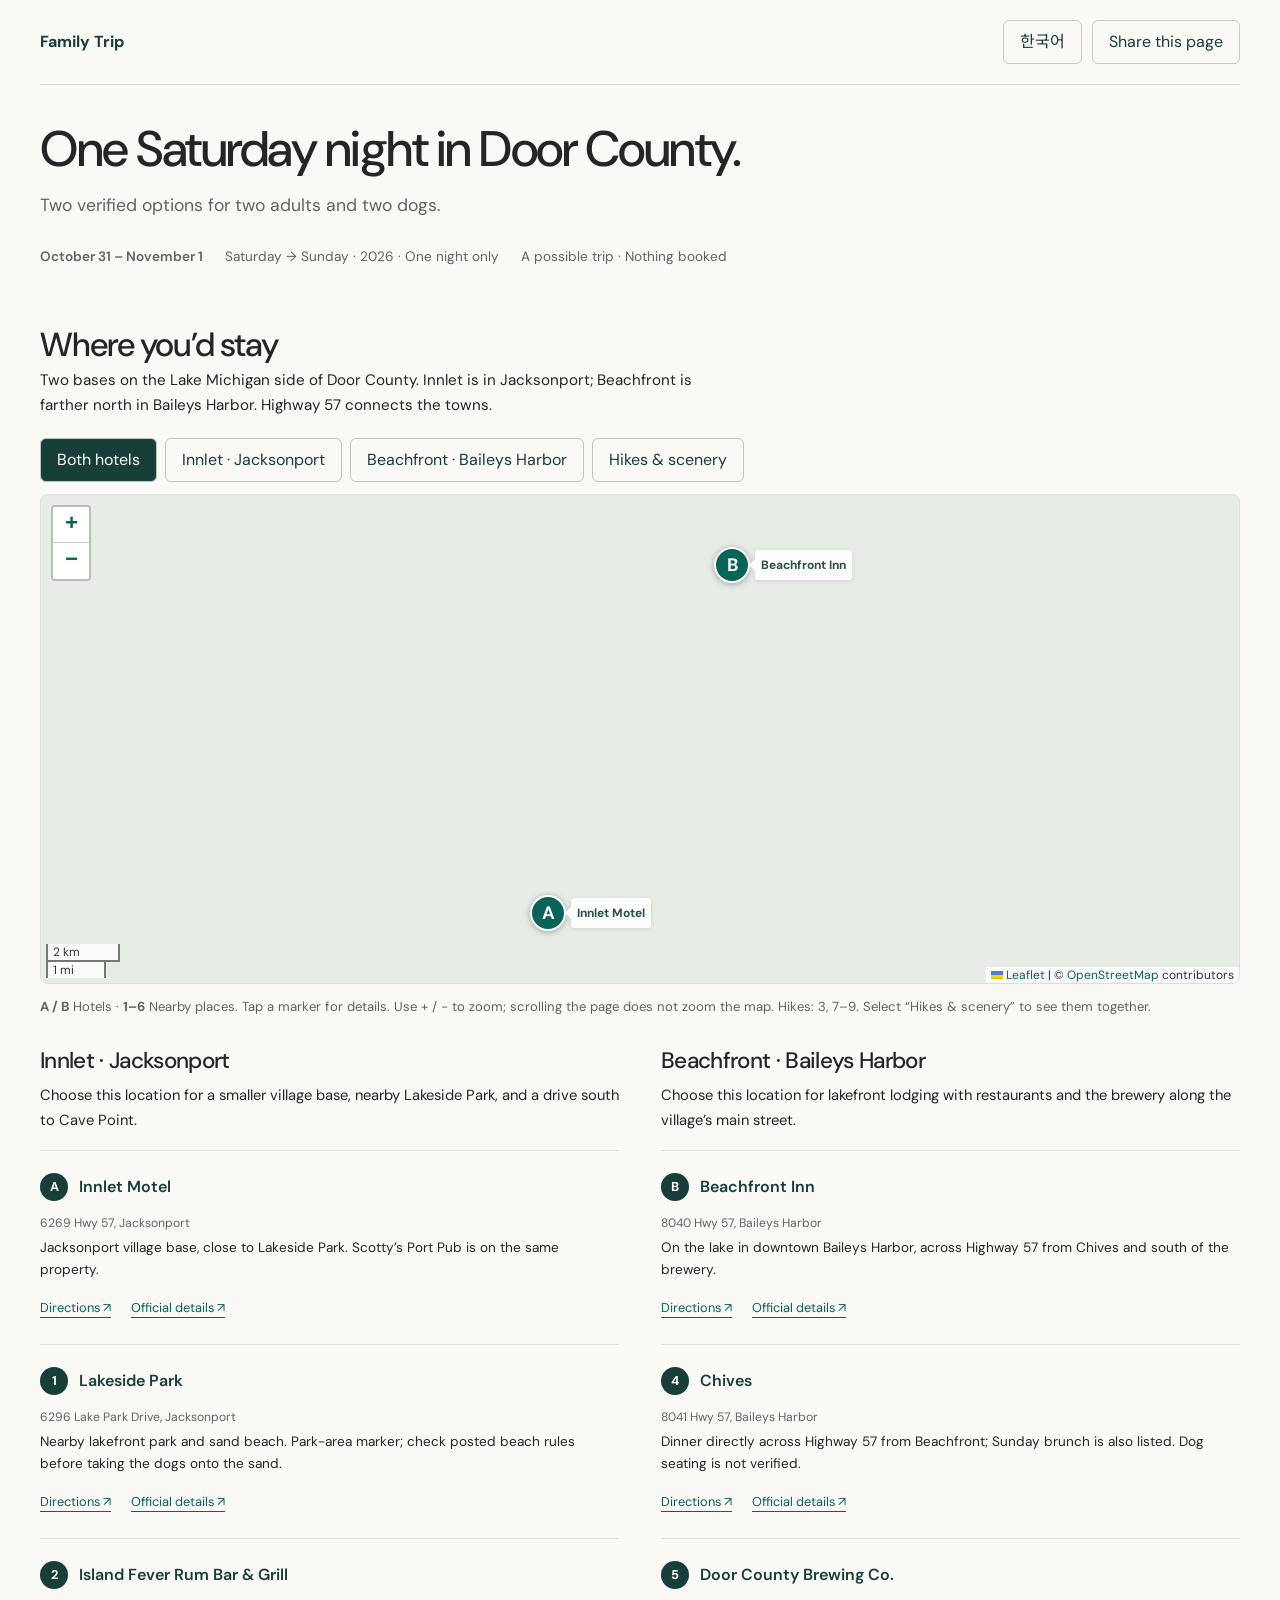
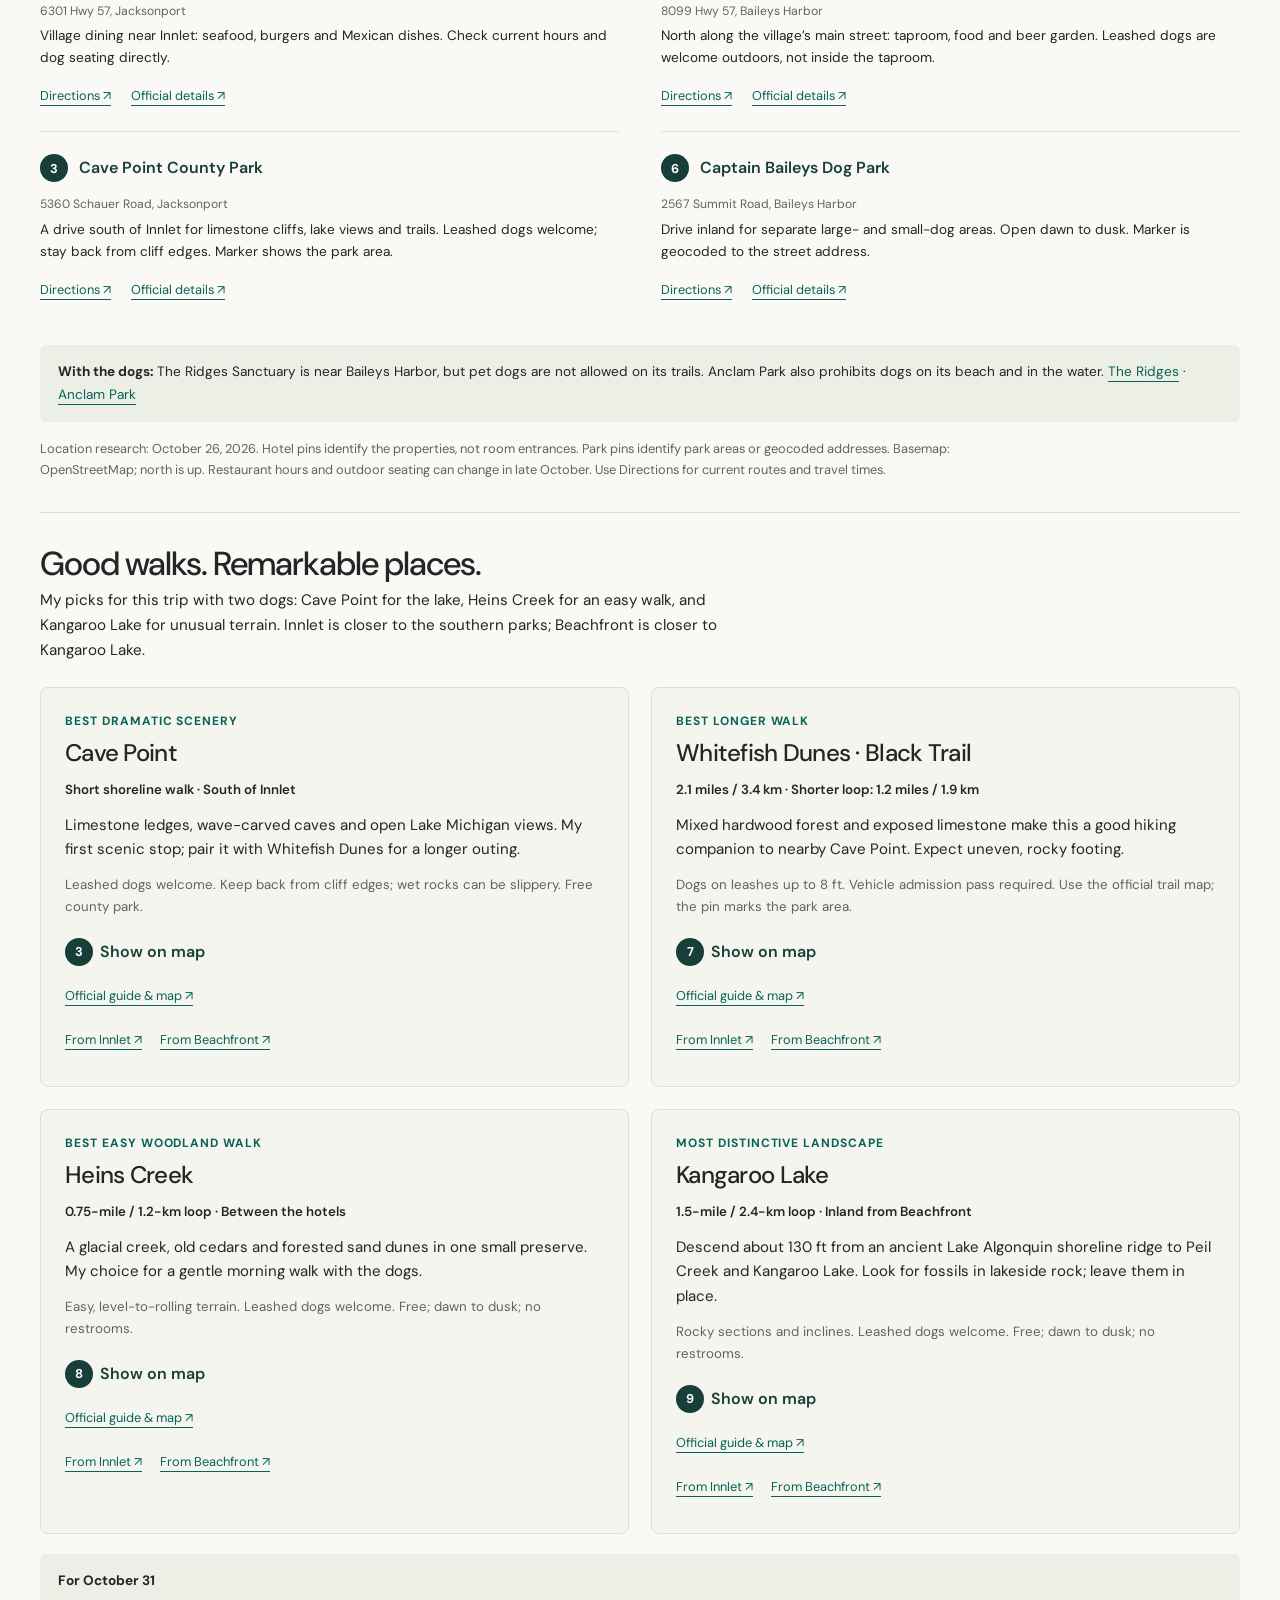
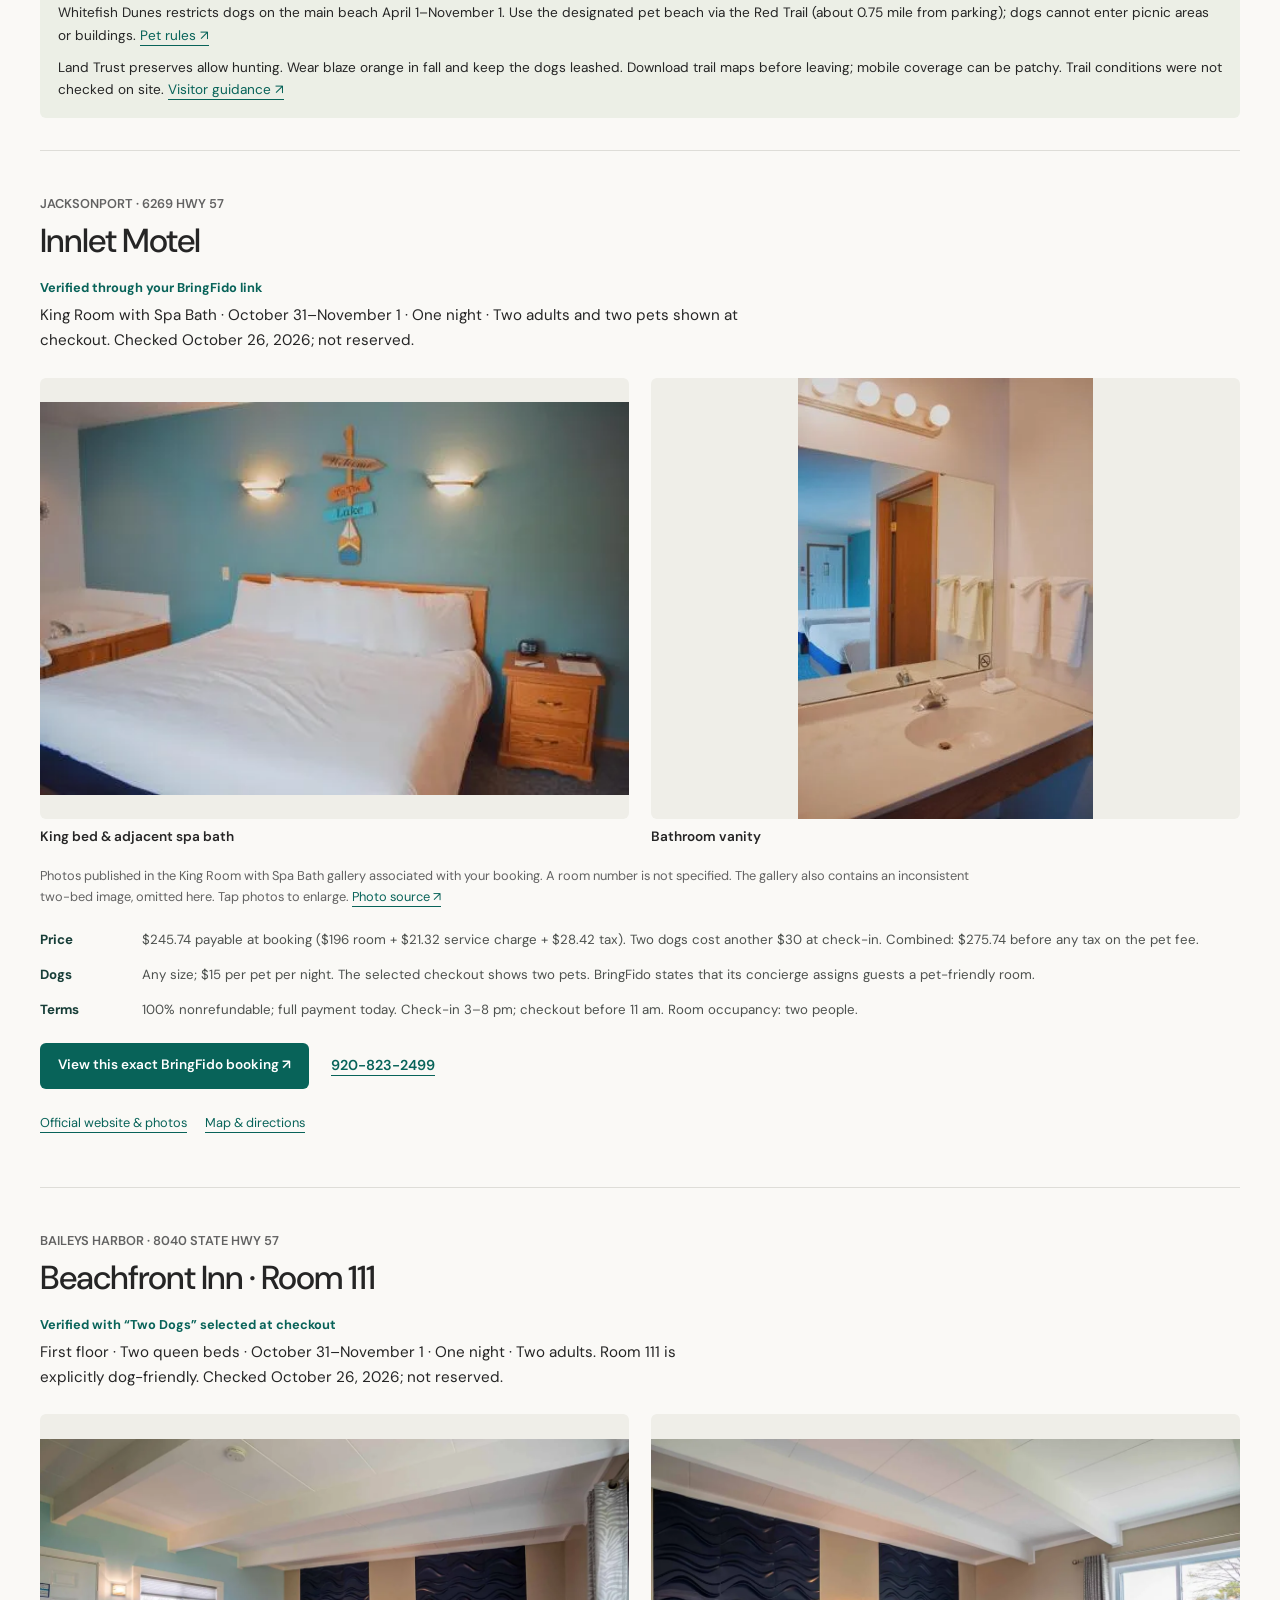
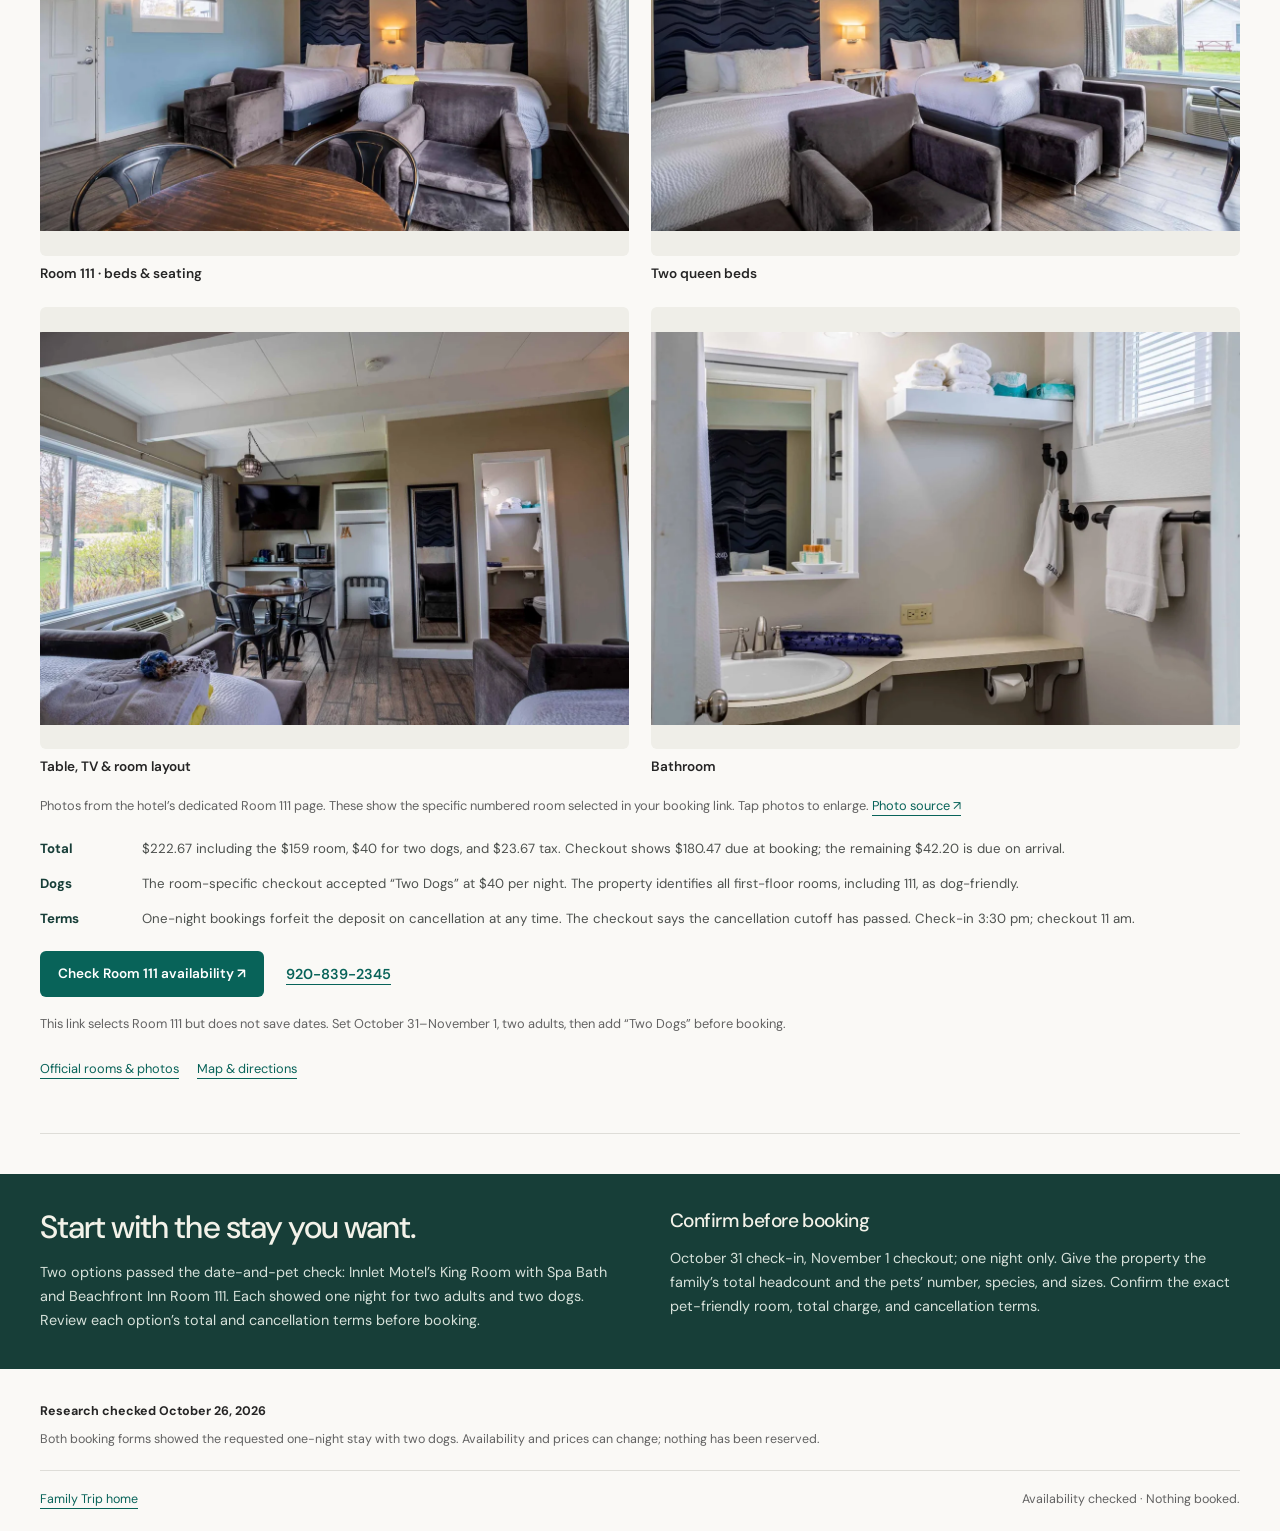
==== commit f15db2b2: "Add dog-friendly hikes and scenery to Door County map" ====
--- a/door-county/index.html
+++ b/door-county/index.html
@@ -1 +1,2 @@
-<!doctype html><html lang="en"><head><meta charset="utf-8"><meta name="viewport" content="width=device-width,initial-scale=1"><meta name="theme-color" content="#173e38"><meta name="robots" content="noindex"><title>Door County · One Saturday Night</title><meta name="description" content="Innlet Motel and Beachfront Inn Room 111: checked October 26 for one night, October 31–November 1, 2026, for two adults and two dogs."><meta property="og:title" content="Door County · One Saturday Night"><meta property="og:description" content="Two verified one-night options for two adults and two dogs: Innlet Motel and Beachfront Inn Room 111."><meta property="og:type" content="website"><link rel="stylesheet" href="assets/leaflet/leaflet.css"><link rel="stylesheet" href="style.css"></head><body><a class="skip" href="#locations">Skip to the map</a><header class="wrap top"><a class="brand" href="../"><span lang="en">Family Trip</span><span lang="ko">가족 여행</span></a><div class="tools"><button id="lang" type="button" aria-label="Switch language to Korean">한국어</button><button id="share" type="button"><span lang="en">Share this page</span><span lang="ko">페이지 공유</span></button></div></header><main><section class="intro wrap"><div><h1><span lang="en">One Saturday night in Door County.</span><span lang="ko">도어 카운티에서 토요일 하룻밤.</span></h1><p class="dek"><span lang="en">Two verified options for two adults and two dogs.</span><span lang="ko">성인 2명과 반려견 2마리의 예약 가능 여부를 확인한 숙소 두 곳.</span></p></div><div class="dates"><strong><span lang="en">October 31 – November 1</span><span lang="ko">10월 31일 – 11월 1일</span></strong><span><span lang="en">Saturday → Sunday · 2026 · One night only</span><span lang="ko">토요일 → 일요일 · 2026년 · 1박만</span></span><span><span lang="en">A possible trip · Nothing booked</span><span lang="ko">여행 후보 · 예약 전</span></span></div></section><section class="wrap location-section" id="locations"><h2><span lang="en">Where you’d stay</span><span lang="ko">숙소 위치와 주변 장소</span></h2><p class="why"><span lang="en">Two bases on the Lake Michigan side of Door County. Innlet is in Jacksonport; Beachfront is farther north in Baileys Harbor. Highway 57 connects the towns.</span><span lang="ko">두 숙소 모두 Door County의 미시간호 쪽에 있습니다. Innlet은 Jacksonport, Beachfront는 더 북쪽 Baileys Harbor에 있으며, 두 마을은 57번 도로로 연결됩니다.</span></p><div class="map-controls" aria-label="Map views"><button type="button" data-map-view="overview" aria-pressed="true"><span lang="en">Both hotels</span><span lang="ko">두 숙소</span></button><button type="button" data-map-view="jacksonport" aria-pressed="false"><span lang="en">Innlet · Jacksonport</span><span lang="ko">Innlet · Jacksonport</span></button><button type="button" data-map-view="baileys" aria-pressed="false"><span lang="en">Beachfront · Baileys Harbor</span><span lang="ko">Beachfront · Baileys Harbor</span></button></div><div id="trip-map" role="region" aria-label="Hotel and nearby places map"></div><p class="map-key"><span lang="en"><strong>A / B</strong> Hotels · <strong>1–6</strong> Nearby places. Tap a marker for details. Use + / − to zoom; scrolling the page does not zoom the map.</span><span lang="ko"><strong>A / B</strong> 숙소 · <strong>1–6</strong> 주변 장소. 표시를 누르면 자세한 정보를 볼 수 있습니다. + / −로 확대·축소하며 페이지 스크롤은 지도 확대에 영향을 주지 않습니다.</span></p><div class="area-grid"><div><h3><span lang="en">Innlet · Jacksonport</span><span lang="ko">Innlet · Jacksonport</span></h3><p><span lang="en">Choose this location for a smaller village base, nearby Lakeside Park, and a drive south to Cave Point.</span><span lang="ko">작은 마을, 가까운 Lakeside Park와 남쪽 Cave Point 드라이브를 원할 때 좋은 위치입니다.</span></p><ol class="place-list"><li><button type="button" class="place-focus" data-place="innlet"><b>A</b> Innlet Motel</button><p class="place-address">6269 Hwy 57, Jacksonport</p><p><span lang="en">Jacksonport village base, close to Lakeside Park. Scotty’s Port Pub is on the same property.</span><span lang="ko">Lakeside Park 가까운 Jacksonport 마을 숙소입니다. 같은 부지에 Scotty’s Port Pub이 있습니다.</span></p><div class="place-links"><a href="https://www.google.com/maps/search/?api=1&query=Innlet%20Motel%206269%20Hwy%2057%2C%20Jacksonport"><span lang="en">Directions ↗</span><span lang="ko">길찾기 ↗</span></a><a href="https://innlet-motel.com/mikes-port-pub/"><span lang="en">Official details ↗</span><span lang="ko">공식 정보 ↗</span></a></div></li><li><button type="button" class="place-focus" data-place="lakeside"><b>1</b> Lakeside Park</button><p class="place-address">6296 Lake Park Drive, Jacksonport</p><p><span lang="en">Nearby lakefront park and sand beach. Park-area marker; check posted beach rules before taking the dogs onto the sand.</span><span lang="ko">가까운 호숫가 공원과 모래 해변입니다. 표시는 공원 구역이며, 반려견 해변 출입은 현장 규정을 확인하세요.</span></p><div class="place-links"><a href="https://www.google.com/maps/search/?api=1&query=Lakeside%20Park%206296%20Lake%20Park%20Drive%2C%20Jacksonport"><span lang="en">Directions ↗</span><span lang="ko">길찾기 ↗</span></a><a href="https://www.jacksonport.net/event-details/jacksonport-maifest"><span lang="en">Official details ↗</span><span lang="ko">공식 정보 ↗</span></a></div></li><li><button type="button" class="place-focus" data-place="fever"><b>2</b> Island Fever Rum Bar &amp; Grill</button><p class="place-address">6301 Hwy 57, Jacksonport</p><p><span lang="en">Village dining near Innlet: seafood, burgers and Mexican dishes. Check current hours and dog seating directly.</span><span lang="ko">Innlet 근처 마을 식당으로 해산물, 버거와 멕시코 요리를 제공합니다. 영업시간과 반려견 동반 좌석은 직접 확인하세요.</span></p><div class="place-links"><a href="https://www.google.com/maps/search/?api=1&query=Island%20Fever%20Rum%20Bar%20%26%20Grill%206301%20Hwy%2057%2C%20Jacksonport"><span lang="en">Directions ↗</span><span lang="ko">길찾기 ↗</span></a><a href="https://www.jacksonport.net/dining"><span lang="en">Official details ↗</span><span lang="ko">공식 정보 ↗</span></a></div></li><li><button type="button" class="place-focus" data-place="cave"><b>3</b> Cave Point County Park</button><p class="place-address">5360 Schauer Road, Jacksonport</p><p><span lang="en">A drive south of Innlet for limestone cliffs, lake views and trails. Leashed dogs welcome; stay back from cliff edges. Marker shows the park area.</span><span lang="ko">Innlet 남쪽으로 차를 타고 가는 석회암 절벽, 호수 전망과 산책로입니다. 목줄을 한 반려견 동반 가능. 절벽 가장자리에서 떨어져 걸으세요. 표시는 공원 구역입니다.</span></p><div class="place-links"><a href="https://www.google.com/maps/search/?api=1&query=Cave%20Point%20County%20Park%205360%20Schauer%20Road%2C%20Jacksonport"><span lang="en">Directions ↗</span><span lang="ko">길찾기 ↗</span></a><a href="https://www.doorcounty.com/business-directory/recreation/cave-point/"><span lang="en">Official details ↗</span><span lang="ko">공식 정보 ↗</span></a></div></li></ol></div><div><h3><span lang="en">Beachfront · Baileys Harbor</span><span lang="ko">Beachfront · Baileys Harbor</span></h3><p><span lang="en">Choose this location for lakefront lodging with restaurants and the brewery along the village’s main street.</span><span lang="ko">호숫가 숙소와 마을 중심 도로의 식당, 양조장을 원할 때 좋은 위치입니다.</span></p><ol class="place-list"><li><button type="button" class="place-focus" data-place="beachfront"><b>B</b> Beachfront Inn</button><p class="place-address">8040 Hwy 57, Baileys Harbor</p><p><span lang="en">On the lake in downtown Baileys Harbor, across Highway 57 from Chives and south of the brewery.</span><span lang="ko">Baileys Harbor 중심가 호숫가에 있으며, 57번 도로 건너 Chives, 북쪽에 양조장이 있습니다.</span></p><div class="place-links"><a href="https://www.google.com/maps/search/?api=1&query=Beachfront%20Inn%208040%20Hwy%2057%2C%20Baileys%20Harbor"><span lang="en">Directions ↗</span><span lang="ko">길찾기 ↗</span></a><a href="https://beachfrontinn.net/directions/"><span lang="en">Official details ↗</span><span lang="ko">공식 정보 ↗</span></a></div></li><li><button type="button" class="place-focus" data-place="chives"><b>4</b> Chives</button><p class="place-address">8041 Hwy 57, Baileys Harbor</p><p><span lang="en">Dinner directly across Highway 57 from Beachfront; Sunday brunch is also listed. Dog seating is not verified.</span><span lang="ko">Beachfront에서 57번 도로 건너편 저녁 식사 장소입니다. 일요일 브런치도 안내되어 있습니다. 반려견 동반 좌석은 확인하지 않았습니다.</span></p><div class="place-links"><a href="https://www.google.com/maps/search/?api=1&query=Chives%208041%20Hwy%2057%2C%20Baileys%20Harbor"><span lang="en">Directions ↗</span><span lang="ko">길찾기 ↗</span></a><a href="https://www.chivesdoorcounty.com/contact"><span lang="en">Official details ↗</span><span lang="ko">공식 정보 ↗</span></a></div></li><li><button type="button" class="place-focus" data-place="brew"><b>5</b> Door County Brewing Co.</button><p class="place-address">8099 Hwy 57, Baileys Harbor</p><p><span lang="en">North along the village’s main street: taproom, food and beer garden. Leashed dogs are welcome outdoors, not inside the taproom.</span><span lang="ko">마을 중심 도로를 따라 북쪽에 있는 탭룸, 음식과 비어가든입니다. 목줄을 한 반려견은 야외 비어가든만 동반 가능합니다.</span></p><div class="place-links"><a href="https://www.google.com/maps/search/?api=1&query=Door%20County%20Brewing%20Co.%208099%20Hwy%2057%2C%20Baileys%20Harbor"><span lang="en">Directions ↗</span><span lang="ko">길찾기 ↗</span></a><a href="https://www.doorcountybrewingco.com/taproom"><span lang="en">Official details ↗</span><span lang="ko">공식 정보 ↗</span></a></div></li><li><button type="button" class="place-focus" data-place="dogpark"><b>6</b> Captain Baileys Dog Park</button><p class="place-address">2567 Summit Road, Baileys Harbor</p><p><span lang="en">Drive inland for separate large- and small-dog areas. Open dawn to dusk. Marker is geocoded to the street address.</span><span lang="ko">내륙 쪽으로 차를 타고 가는 반려견 공원으로 대형견·소형견 구역이 나뉩니다. 일출부터 일몰까지 운영. 주소를 기준으로 지도에 표시했습니다.</span></p><div class="place-links"><a href="https://www.google.com/maps/search/?api=1&query=Captain%20Baileys%20Dog%20Park%202567%20Summit%20Road%2C%20Baileys%20Harbor"><span lang="en">Directions ↗</span><span lang="ko">길찾기 ↗</span></a><a href="https://baileysharbor.com/parks-and-beaches/"><span lang="en">Official details ↗</span><span lang="ko">공식 정보 ↗</span></a></div></li></ol></div></div><p class="map-note"><span lang="en"><strong>With the dogs:</strong> The Ridges Sanctuary is near Baileys Harbor, but pet dogs are not allowed on its trails. Anclam Park also prohibits dogs on its beach and in the water.</span><span lang="ko"><strong>반려견 동반:</strong> Baileys Harbor 인근 The Ridges Sanctuary 산책로는 반려견 출입이 금지됩니다. Anclam Park도 해변과 물속에 반려견 출입을 금지합니다.</span> <a href="https://ridgessanctuary.org/hours-policies/">The Ridges</a> · <a href="https://baileysharbor.com/parks-and-beaches/">Anclam Park</a></p><p class="gallery-note"><span lang="en">Location research: October 26, 2026. Hotel pins identify the properties, not room entrances. Park pins identify park areas or geocoded addresses. Basemap: OpenStreetMap; north is up. Restaurant hours and outdoor seating can change in late October. Use Directions for current routes and travel times.</span><span lang="ko">위치 자료 확인: 2026년 10월 26일. 숙소 표시는 객실 입구가 아닌 숙소 부지입니다. 공원 표시는 공원 구역 또는 주소 기준입니다. 기본 지도: OpenStreetMap, 위쪽이 북쪽입니다. 10월 말 영업시간과 야외 좌석 운영은 변경될 수 있습니다. 최신 경로와 소요 시간은 길찾기를 이용하세요.</span></p></section><section id="innlet" class="wrap stay"><div class="title-line"><p class="town">JACKSONPORT · 6269 HWY 57</p><h2>Innlet Motel</h2></div><p class="pick"><span lang="en">Verified through your BringFido link</span><span lang="ko">공유해 주신 BringFido 링크에서 확인</span></p><p class="why"><span lang="en">King Room with Spa Bath · October 31–November 1 · One night · Two adults and two pets shown at checkout. Checked October 26, 2026; not reserved.</span><span lang="ko">스파 욕조가 있는 킹룸 · 10월 31일–11월 1일 · 1박 · 결제 전 화면에 성인 2명과 반려동물 2마리 표시. 2026년 10월 26일 확인, 예약 전.</span></p><div class="room-gallery"><figure><a href="assets/innlet-spa-2.webp" target="_blank" rel="noopener"><img src="assets/innlet-spa-2.webp" alt="King bed & adjacent spa bath" width="500" height="333" loading="lazy"></a><figcaption><span lang="en">King bed & adjacent spa bath</span><span lang="ko">킹 침대와 옆 스파 욕조</span></figcaption></figure><figure><a href="assets/innlet-spa-3.webp" target="_blank" rel="noopener"><img src="assets/innlet-spa-3.webp" alt="Bathroom vanity" width="333" height="500" loading="lazy"></a><figcaption><span lang="en">Bathroom vanity</span><span lang="ko">욕실 세면대</span></figcaption></figure></div><p class="gallery-note"><span lang="en">Photos published in the King Room with Spa Bath gallery associated with your booking. A room number is not specified. The gallery also contains an inconsistent two-bed image, omitted here. Tap photos to enlarge.</span><span lang="ko">예약한 객실 유형인 스파 욕조 킹룸 갤러리의 사진입니다. 객실 번호는 지정되지 않았습니다. 같은 갤러리의 침대 2개 사진은 정보가 일치하지 않아 제외했습니다. 사진을 누르면 확대됩니다.</span> <a href="https://www.bringfido.com/lodging/1381181"><span lang="en">Photo source ↗</span><span lang="ko">사진 출처 ↗</span></a></p><dl><div><dt><span lang="en">Price</span><span lang="ko">요금</span></dt><dd><span lang="en">$245.74 payable at booking ($196 room + $21.32 service charge + $28.42 tax). Two dogs cost another $30 at check-in. Combined: $275.74 before any tax on the pet fee.</span><span lang="ko">$245.74 예약 시 결제(객실 $196 + 서비스 요금 $21.32 + 세금 $28.42). 반려견 2마리 요금 $30은 체크인 시 별도 결제. 합계 $275.74이며 반려동물 요금에 대한 추가 세금은 포함하지 않았습니다.</span></dd></div><div><dt><span lang="en">Dogs</span><span lang="ko">반려견</span></dt><dd><span lang="en">Any size; $15 per pet per night. The selected checkout shows two pets. BringFido states that its concierge assigns guests a pet-friendly room.</span><span lang="ko">크기 제한 없음, 1마리당 1박 $15. 선택한 결제 전 화면에 반려동물 2마리가 표시됩니다. BringFido는 반려동물 동반 객실 배정을 안내합니다.</span></dd></div><div><dt><span lang="en">Terms</span><span lang="ko">조건</span></dt><dd><span lang="en">100% nonrefundable; full payment today. Check-in 3–8 pm; checkout before 11 am. Room occupancy: two people.</span><span lang="ko">100% 환불 불가, 예약 당일 전액 결제. 체크인 오후 3–8시, 체크아웃 오전 11시 전. 객실 정원 2명.</span></dd></div></dl><div class="actions"><a class="primary" href="https://www.bringfido.com/lodging/book/1381181?arrival=2026-10-31&amp;departure=2026-11-01&amp;adults=2&amp;dogs=2&amp;bed_group_id=761218906-1&amp;block_id=761218906_421368152_2_0_0&amp;merchant=property&amp;room_id=761218906&amp;source=b"><span lang="en">View this exact BringFido booking ↗</span><span lang="ko">이 객실의 BringFido 예약 보기 ↗</span></a><a href="tel:+19208232499" class="phone">920-823-2499</a></div><div class="resource-links"><a href="https://innlet-motel.com/"><span lang="en">Official website & photos</span><span lang="ko">공식 웹사이트와 사진</span></a><a href="https://www.google.com/maps/search/?api=1&amp;query=Innlet+Motel+6269+Hwy+57+Jacksonport+WI"><span lang="en">Map & directions</span><span lang="ko">지도와 길찾기</span></a></div></section><section id="beachfront" class="wrap stay"><div class="title-line"><p class="town">BAILEYS HARBOR · 8040 STATE HWY 57</p><h2>Beachfront Inn · Room 111</h2></div><p class="pick"><span lang="en">Verified with “Two Dogs” selected at checkout</span><span lang="ko">결제 전 화면에서 “Two Dogs” 선택 후 확인</span></p><p class="why"><span lang="en">First floor · Two queen beds · October 31–November 1 · One night · Two adults. Room 111 is explicitly dog-friendly. Checked October 26, 2026; not reserved.</span><span lang="ko">1층 · 퀸 침대 2개 · 10월 31일–11월 1일 · 1박 · 성인 2명. 111호는 반려견 동반 가능 객실입니다. 2026년 10월 26일 확인, 예약 전.</span></p><div class="room-gallery"><figure><a href="assets/beachfront-111-1.webp" target="_blank" rel="noopener"><img src="assets/beachfront-111-1.webp" alt="Room 111 · beds & seating" width="1200" height="800" loading="lazy"></a><figcaption><span lang="en">Room 111 · beds & seating</span><span lang="ko">111호 · 침대와 좌석</span></figcaption></figure><figure><a href="assets/beachfront-111-7.webp" target="_blank" rel="noopener"><img src="assets/beachfront-111-7.webp" alt="Two queen beds" width="1200" height="800" loading="lazy"></a><figcaption><span lang="en">Two queen beds</span><span lang="ko">퀸 침대 2개</span></figcaption></figure><figure><a href="assets/beachfront-111-8.webp" target="_blank" rel="noopener"><img src="assets/beachfront-111-8.webp" alt="Table, TV & room layout" width="1200" height="800" loading="lazy"></a><figcaption><span lang="en">Table, TV & room layout</span><span lang="ko">테이블, TV와 객실 배치</span></figcaption></figure><figure><a href="assets/beachfront-111-2.webp" target="_blank" rel="noopener"><img src="assets/beachfront-111-2.webp" alt="Bathroom" width="1200" height="800" loading="lazy"></a><figcaption><span lang="en">Bathroom</span><span lang="ko">욕실</span></figcaption></figure></div><p class="gallery-note"><span lang="en">Photos from the hotel’s dedicated Room 111 page. These show the specific numbered room selected in your booking link. Tap photos to enlarge.</span><span lang="ko">호텔의 111호 전용 페이지에 게시된 사진입니다. 예약 링크에서 선택한 특정 객실을 보여 줍니다. 사진을 누르면 확대됩니다.</span> <a href="https://beachfrontinn.net/rooms/111/"><span lang="en">Photo source ↗</span><span lang="ko">사진 출처 ↗</span></a></p><dl><div><dt><span lang="en">Total</span><span lang="ko">총액</span></dt><dd><span lang="en">$222.67 including the $159 room, $40 for two dogs, and $23.67 tax. Checkout shows $180.47 due at booking; the remaining $42.20 is due on arrival.</span><span lang="ko">객실 $159, 반려견 2마리 $40, 세금 $23.67을 포함해 총 $222.67입니다. 결제 전 화면에는 예약 시 $180.47, 도착 시 잔액 $42.20 결제로 표시됩니다.</span></dd></div><div><dt><span lang="en">Dogs</span><span lang="ko">반려견</span></dt><dd><span lang="en">The room-specific checkout accepted “Two Dogs” at $40 per night. The property identifies all first-floor rooms, including 111, as dog-friendly.</span><span lang="ko">해당 객실의 결제 전 화면에서 “Two Dogs”를 선택할 수 있으며 1박 $40입니다. 숙소는 111호를 포함한 모든 1층 객실에서 반려견 동반이 가능하다고 명시합니다.</span></dd></div><div><dt><span lang="en">Terms</span><span lang="ko">조건</span></dt><dd><span lang="en">One-night bookings forfeit the deposit on cancellation at any time. The checkout says the cancellation cutoff has passed. Check-in 3:30 pm; checkout 11 am.</span><span lang="ko">1박 예약은 언제 취소하더라도 보증금이 환불되지 않습니다. 결제 전 화면에는 취소 기한이 지났다고 표시됩니다. 체크인 오후 3시 30분, 체크아웃 오전 11시.</span></dd></div></dl><div class="actions"><a class="primary" href="https://secure.webrez.com/hotel/1253/?invtype_id=15546&amp;flag_return_all=1"><span lang="en">Check Room 111 availability ↗</span><span lang="ko">111호 예약 가능 여부 확인 ↗</span></a><a class="phone" href="tel:+19208392345">920-839-2345</a></div><p class="gallery-note"><span lang="en">This link selects Room 111 but does not save dates. Set October 31–November 1, two adults, then add “Two Dogs” before booking.</span><span lang="ko">이 링크는 111호를 선택하지만 날짜는 저장하지 않습니다. 10월 31일–11월 1일과 성인 2명을 설정하고 예약 전 “Two Dogs”를 추가하세요.</span></p><div class="resource-links"><a href="https://beachfrontinn.net/rooms/"><span lang="en">Official rooms & photos</span><span lang="ko">공식 객실 정보와 사진</span></a><a href="https://www.google.com/maps/search/?api=1&amp;query=Beachfront+Inn+8040+Hwy+57+Baileys+Harbor+WI"><span lang="en">Map & directions</span><span lang="ko">지도와 길찾기</span></a></div></section></main><section class="closing"><div class="wrap close-grid"><div><h2><span lang="en">Start with the stay you want.</span><span lang="ko">마음에 드는 숙소부터.</span></h2><p><span lang="en">Two options passed the date-and-pet check: Innlet Motel’s King Room with Spa Bath and Beachfront Inn Room 111. Each showed one night for two adults and two dogs. Review each option’s total and cancellation terms before booking.</span><span lang="ko">날짜와 반려동물 조건을 확인한 숙소는 Innlet Motel의 스파 욕조 킹룸과 Beachfront Inn 111호입니다. 모두 성인 2명과 반려견 2마리의 1박이 표시되었습니다. 예약 전 각 숙소의 총액과 취소 조건을 확인하세요.</span></p></div><div><h3><span lang="en">Confirm before booking</span><span lang="ko">예약 전 확인</span></h3><p><span lang="en">October 31 check-in, November 1 checkout; one night only. Give the property the family’s total headcount and the pets’ number, species, and sizes. Confirm the exact pet-friendly room, total charge, and cancellation terms.</span><span lang="ko">10월 31일 체크인, 11월 1일 체크아웃의 1박입니다. 가족 총인원과 반려동물의 수, 종류, 크기를 알려 주세요. 정확한 반려동물 동반 객실, 총요금, 취소 조건을 확인하세요.</span></p></div></div></section><footer class="wrap"><div><strong><span lang="en">Research checked October 26, 2026</span><span lang="ko">자료 확인: 2026년 10월 26일</span></strong><p><span lang="en">Both booking forms showed the requested one-night stay with two dogs. Availability and prices can change; nothing has been reserved.</span><span lang="ko">두 예약 화면에서 요청한 날짜의 1박과 반려견 2마리를 확인했습니다. 예약 가능 여부와 가격은 변경될 수 있으며, 예약은 완료하지 않았습니다.</span></p></div><p class="footline"><a class="" href="../"><span lang="en">Family Trip home</span><span lang="ko">가족 여행 홈</span></a><span><span lang="en">Availability checked · Nothing booked.</span><span lang="ko">예약 가능 여부 확인 · 예약 전</span></span></p></footer><p id="announcement" role="status" aria-live="polite"></p><script src="page.js"></script><script src="assets/leaflet/leaflet.js"></script><script src="map.js"></script></body></html>+<!DOCTYPE html>
+<html lang="en"><head><meta charset="utf-8"/><meta content="width=device-width,initial-scale=1" name="viewport"/><meta content="#173e38" name="theme-color"/><meta content="noindex" name="robots"/><title>Door County · One Saturday Night</title><meta content="Innlet Motel and Beachfront Inn Room 111: checked October 26 for one night, October 31–November 1, 2026, for two adults and two dogs." name="description"/><meta content="Door County · One Saturday Night" property="og:title"/><meta content="Two verified one-night options for two adults and two dogs: Innlet Motel and Beachfront Inn Room 111." property="og:description"/><meta content="website" property="og:type"/><link href="assets/leaflet/leaflet.css" rel="stylesheet"/><link href="style.css" rel="stylesheet"/></head><body><a class="skip" href="#locations">Skip to the map</a><header class="wrap top"><a class="brand" href="../"><span lang="en">Family Trip</span><span lang="ko">가족 여행</span></a><div class="tools"><button aria-label="Switch language to Korean" id="lang" type="button">한국어</button><button id="share" type="button"><span lang="en">Share this page</span><span lang="ko">페이지 공유</span></button></div></header><main><section class="intro wrap"><div><h1><span lang="en">One Saturday night in Door County.</span><span lang="ko">도어 카운티에서 토요일 하룻밤.</span></h1><p class="dek"><span lang="en">Two verified options for two adults and two dogs.</span><span lang="ko">성인 2명과 반려견 2마리의 예약 가능 여부를 확인한 숙소 두 곳.</span></p></div><div class="dates"><strong><span lang="en">October 31 – November 1</span><span lang="ko">10월 31일 – 11월 1일</span></strong><span><span lang="en">Saturday → Sunday · 2026 · One night only</span><span lang="ko">토요일 → 일요일 · 2026년 · 1박만</span></span><span><span lang="en">A possible trip · Nothing booked</span><span lang="ko">여행 후보 · 예약 전</span></span></div></section><section class="wrap location-section" id="locations"><h2><span lang="en">Where you’d stay</span><span lang="ko">숙소 위치와 주변 장소</span></h2><p class="why"><span lang="en">Two bases on the Lake Michigan side of Door County. Innlet is in Jacksonport; Beachfront is farther north in Baileys Harbor. Highway 57 connects the towns.</span><span lang="ko">두 숙소 모두 Door County의 미시간호 쪽에 있습니다. Innlet은 Jacksonport, Beachfront는 더 북쪽 Baileys Harbor에 있으며, 두 마을은 57번 도로로 연결됩니다.</span></p><div aria-label="Map views" class="map-controls"><button aria-pressed="true" data-map-view="overview" type="button"><span lang="en">Both hotels</span><span lang="ko">두 숙소</span></button><button aria-pressed="false" data-map-view="jacksonport" type="button"><span lang="en">Innlet · Jacksonport</span><span lang="ko">Innlet · Jacksonport</span></button><button aria-pressed="false" data-map-view="baileys" type="button"><span lang="en">Beachfront · Baileys Harbor</span><span lang="ko">Beachfront · Baileys Harbor</span></button><button aria-pressed="false" data-map-view="hikes" type="button"><span lang="en">Hikes &amp; scenery</span><span lang="ko">하이킹과 풍경</span></button></div><div aria-label="Hotel and nearby places map" id="trip-map" role="region"></div><p class="map-key"><span lang="en"><strong>A / B</strong> Hotels · <strong>1–6</strong> Nearby places. Tap a marker for details. Use + / − to zoom; scrolling the page does not zoom the map.</span><span lang="ko"><strong>A / B</strong> 숙소 · <strong>1–6</strong> 주변 장소. 표시를 누르면 자세한 정보를 볼 수 있습니다. + / −로 확대·축소하며 페이지 스크롤은 지도 확대에 영향을 주지 않습니다.</span> <span lang="en">Hikes: 3, 7–9. Select “Hikes &amp; scenery” to see them together.</span><span lang="ko">하이킹: 3, 7–9. “하이킹과 풍경”을 누르면 함께 표시됩니다.</span></p><div class="area-grid"><div><h3><span lang="en">Innlet · Jacksonport</span><span lang="ko">Innlet · Jacksonport</span></h3><p><span lang="en">Choose this location for a smaller village base, nearby Lakeside Park, and a drive south to Cave Point.</span><span lang="ko">작은 마을, 가까운 Lakeside Park와 남쪽 Cave Point 드라이브를 원할 때 좋은 위치입니다.</span></p><ol class="place-list"><li><button class="place-focus" data-place="innlet" type="button"><b>A</b> Innlet Motel</button><p class="place-address">6269 Hwy 57, Jacksonport</p><p><span lang="en">Jacksonport village base, close to Lakeside Park. Scotty’s Port Pub is on the same property.</span><span lang="ko">Lakeside Park 가까운 Jacksonport 마을 숙소입니다. 같은 부지에 Scotty’s Port Pub이 있습니다.</span></p><div class="place-links"><a href="https://www.google.com/maps/search/?api=1&amp;query=Innlet%20Motel%206269%20Hwy%2057%2C%20Jacksonport"><span lang="en">Directions ↗</span><span lang="ko">길찾기 ↗</span></a><a href="https://innlet-motel.com/mikes-port-pub/"><span lang="en">Official details ↗</span><span lang="ko">공식 정보 ↗</span></a></div></li><li><button class="place-focus" data-place="lakeside" type="button"><b>1</b> Lakeside Park</button><p class="place-address">6296 Lake Park Drive, Jacksonport</p><p><span lang="en">Nearby lakefront park and sand beach. Park-area marker; check posted beach rules before taking the dogs onto the sand.</span><span lang="ko">가까운 호숫가 공원과 모래 해변입니다. 표시는 공원 구역이며, 반려견 해변 출입은 현장 규정을 확인하세요.</span></p><div class="place-links"><a href="https://www.google.com/maps/search/?api=1&amp;query=Lakeside%20Park%206296%20Lake%20Park%20Drive%2C%20Jacksonport"><span lang="en">Directions ↗</span><span lang="ko">길찾기 ↗</span></a><a href="https://www.jacksonport.net/event-details/jacksonport-maifest"><span lang="en">Official details ↗</span><span lang="ko">공식 정보 ↗</span></a></div></li><li><button class="place-focus" data-place="fever" type="button"><b>2</b> Island Fever Rum Bar &amp; Grill</button><p class="place-address">6301 Hwy 57, Jacksonport</p><p><span lang="en">Village dining near Innlet: seafood, burgers and Mexican dishes. Check current hours and dog seating directly.</span><span lang="ko">Innlet 근처 마을 식당으로 해산물, 버거와 멕시코 요리를 제공합니다. 영업시간과 반려견 동반 좌석은 직접 확인하세요.</span></p><div class="place-links"><a href="https://www.google.com/maps/search/?api=1&amp;query=Island%20Fever%20Rum%20Bar%20%26%20Grill%206301%20Hwy%2057%2C%20Jacksonport"><span lang="en">Directions ↗</span><span lang="ko">길찾기 ↗</span></a><a href="https://www.jacksonport.net/dining"><span lang="en">Official details ↗</span><span lang="ko">공식 정보 ↗</span></a></div></li><li><button class="place-focus" data-place="cave" type="button"><b>3</b> Cave Point County Park</button><p class="place-address">5360 Schauer Road, Jacksonport</p><p><span lang="en">A drive south of Innlet for limestone cliffs, lake views and trails. Leashed dogs welcome; stay back from cliff edges. Marker shows the park area.</span><span lang="ko">Innlet 남쪽으로 차를 타고 가는 석회암 절벽, 호수 전망과 산책로입니다. 목줄을 한 반려견 동반 가능. 절벽 가장자리에서 떨어져 걸으세요. 표시는 공원 구역입니다.</span></p><div class="place-links"><a href="https://www.google.com/maps/search/?api=1&amp;query=Cave%20Point%20County%20Park%205360%20Schauer%20Road%2C%20Jacksonport"><span lang="en">Directions ↗</span><span lang="ko">길찾기 ↗</span></a><a href="https://www.doorcounty.com/business-directory/recreation/cave-point/"><span lang="en">Official details ↗</span><span lang="ko">공식 정보 ↗</span></a></div></li></ol></div><div><h3><span lang="en">Beachfront · Baileys Harbor</span><span lang="ko">Beachfront · Baileys Harbor</span></h3><p><span lang="en">Choose this location for lakefront lodging with restaurants and the brewery along the village’s main street.</span><span lang="ko">호숫가 숙소와 마을 중심 도로의 식당, 양조장을 원할 때 좋은 위치입니다.</span></p><ol class="place-list"><li><button class="place-focus" data-place="beachfront" type="button"><b>B</b> Beachfront Inn</button><p class="place-address">8040 Hwy 57, Baileys Harbor</p><p><span lang="en">On the lake in downtown Baileys Harbor, across Highway 57 from Chives and south of the brewery.</span><span lang="ko">Baileys Harbor 중심가 호숫가에 있으며, 57번 도로 건너 Chives, 북쪽에 양조장이 있습니다.</span></p><div class="place-links"><a href="https://www.google.com/maps/search/?api=1&amp;query=Beachfront%20Inn%208040%20Hwy%2057%2C%20Baileys%20Harbor"><span lang="en">Directions ↗</span><span lang="ko">길찾기 ↗</span></a><a href="https://beachfrontinn.net/directions/"><span lang="en">Official details ↗</span><span lang="ko">공식 정보 ↗</span></a></div></li><li><button class="place-focus" data-place="chives" type="button"><b>4</b> Chives</button><p class="place-address">8041 Hwy 57, Baileys Harbor</p><p><span lang="en">Dinner directly across Highway 57 from Beachfront; Sunday brunch is also listed. Dog seating is not verified.</span><span lang="ko">Beachfront에서 57번 도로 건너편 저녁 식사 장소입니다. 일요일 브런치도 안내되어 있습니다. 반려견 동반 좌석은 확인하지 않았습니다.</span></p><div class="place-links"><a href="https://www.google.com/maps/search/?api=1&amp;query=Chives%208041%20Hwy%2057%2C%20Baileys%20Harbor"><span lang="en">Directions ↗</span><span lang="ko">길찾기 ↗</span></a><a href="https://www.chivesdoorcounty.com/contact"><span lang="en">Official details ↗</span><span lang="ko">공식 정보 ↗</span></a></div></li><li><button class="place-focus" data-place="brew" type="button"><b>5</b> Door County Brewing Co.</button><p class="place-address">8099 Hwy 57, Baileys Harbor</p><p><span lang="en">North along the village’s main street: taproom, food and beer garden. Leashed dogs are welcome outdoors, not inside the taproom.</span><span lang="ko">마을 중심 도로를 따라 북쪽에 있는 탭룸, 음식과 비어가든입니다. 목줄을 한 반려견은 야외 비어가든만 동반 가능합니다.</span></p><div class="place-links"><a href="https://www.google.com/maps/search/?api=1&amp;query=Door%20County%20Brewing%20Co.%208099%20Hwy%2057%2C%20Baileys%20Harbor"><span lang="en">Directions ↗</span><span lang="ko">길찾기 ↗</span></a><a href="https://www.doorcountybrewingco.com/taproom"><span lang="en">Official details ↗</span><span lang="ko">공식 정보 ↗</span></a></div></li><li><button class="place-focus" data-place="dogpark" type="button"><b>6</b> Captain Baileys Dog Park</button><p class="place-address">2567 Summit Road, Baileys Harbor</p><p><span lang="en">Drive inland for separate large- and small-dog areas. Open dawn to dusk. Marker is geocoded to the street address.</span><span lang="ko">내륙 쪽으로 차를 타고 가는 반려견 공원으로 대형견·소형견 구역이 나뉩니다. 일출부터 일몰까지 운영. 주소를 기준으로 지도에 표시했습니다.</span></p><div class="place-links"><a href="https://www.google.com/maps/search/?api=1&amp;query=Captain%20Baileys%20Dog%20Park%202567%20Summit%20Road%2C%20Baileys%20Harbor"><span lang="en">Directions ↗</span><span lang="ko">길찾기 ↗</span></a><a href="https://baileysharbor.com/parks-and-beaches/"><span lang="en">Official details ↗</span><span lang="ko">공식 정보 ↗</span></a></div></li></ol></div></div><p class="map-note"><span lang="en"><strong>With the dogs:</strong> The Ridges Sanctuary is near Baileys Harbor, but pet dogs are not allowed on its trails. Anclam Park also prohibits dogs on its beach and in the water.</span><span lang="ko"><strong>반려견 동반:</strong> Baileys Harbor 인근 The Ridges Sanctuary 산책로는 반려견 출입이 금지됩니다. Anclam Park도 해변과 물속에 반려견 출입을 금지합니다.</span> <a href="https://ridgessanctuary.org/hours-policies/">The Ridges</a> · <a href="https://baileysharbor.com/parks-and-beaches/">Anclam Park</a></p><p class="gallery-note"><span lang="en">Location research: October 26, 2026. Hotel pins identify the properties, not room entrances. Park pins identify park areas or geocoded addresses. Basemap: OpenStreetMap; north is up. Restaurant hours and outdoor seating can change in late October. Use Directions for current routes and travel times.</span><span lang="ko">위치 자료 확인: 2026년 10월 26일. 숙소 표시는 객실 입구가 아닌 숙소 부지입니다. 공원 표시는 공원 구역 또는 주소 기준입니다. 기본 지도: OpenStreetMap, 위쪽이 북쪽입니다. 10월 말 영업시간과 야외 좌석 운영은 변경될 수 있습니다. 최신 경로와 소요 시간은 길찾기를 이용하세요.</span></p></section><section class="wrap hiking-section" id="hikes"><h2><span lang="en">Good walks. Remarkable places.</span><span lang="ko">걷기 좋은 길, 특별한 풍경.</span></h2><p class="why"><span lang="en">My picks for this trip with two dogs: Cave Point for the lake, Heins Creek for an easy walk, and Kangaroo Lake for unusual terrain. Innlet is closer to the southern parks; Beachfront is closer to Kangaroo Lake.</span><span lang="ko">반려견 두 마리와 함께라면 호수 풍경은 Cave Point, 쉬운 산책은 Heins Creek, 독특한 지형은 Kangaroo Lake를 추천합니다. 남쪽 공원은 Innlet, Kangaroo Lake는 Beachfront에서 더 가깝습니다.</span></p><div class="hike-grid"><article class="hike-card"><p class="hike-tag"><span lang="en">Best dramatic scenery</span><span lang="ko">가장 인상적인 호수 풍경</span></p><h3>Cave Point</h3><p class="hike-meta"><span lang="en">Short shoreline walk · South of Innlet</span><span lang="ko">짧은 호숫가 산책 · Innlet 남쪽</span></p><p><span lang="en">Limestone ledges, wave-carved caves and open Lake Michigan views. My first scenic stop; pair it with Whitefish Dunes for a longer outing.</span><span lang="ko">석회암 절벽, 파도가 깎은 동굴과 탁 트인 미시간호 전망. 가장 먼저 추천하는 경관 명소이며, 더 걷고 싶다면 Whitefish Dunes와 함께 방문하세요.</span></p><p class="hike-rules"><span lang="en">Leashed dogs welcome. Keep back from cliff edges; wet rocks can be slippery. Free county park.</span><span lang="ko">목줄을 한 반려견 동반 가능. 절벽 가장자리에서 떨어져 걸으세요. 젖은 바위는 미끄럽습니다. 입장 무료.</span></p><button class="place-focus" data-place="cave" type="button"><b>3</b><span lang="en">Show on map</span><span lang="ko">지도에서 보기</span></button><div class="place-links"><a href="https://www.doorcounty.com/business-directory/recreation/cave-point/"><span lang="en">Official guide &amp; map ↗</span><span lang="ko">공식 안내·지도 ↗</span></a></div><div class="place-links"><a href="https://www.google.com/maps/dir/?api=1&amp;origin=44.9769356,-87.1869324&amp;destination=Cave%20Point%20County%20Park%205360%20Schauer%20Road%2C%20Jacksonport&amp;travelmode=driving"><span lang="en">From Innlet ↗</span><span lang="ko">Innlet에서 길찾기 ↗</span></a><a href="https://www.google.com/maps/dir/?api=1&amp;origin=45.061514,-87.1236672&amp;destination=Cave%20Point%20County%20Park%205360%20Schauer%20Road%2C%20Jacksonport&amp;travelmode=driving"><span lang="en">From Beachfront ↗</span><span lang="ko">Beachfront에서 길찾기 ↗</span></a></div></article><article class="hike-card"><p class="hike-tag"><span lang="en">Best longer walk</span><span lang="ko">더 길게 걷기 좋은 곳</span></p><h3>Whitefish Dunes · Black Trail</h3><p class="hike-meta"><span lang="en">2.1 miles / 3.4 km · Shorter loop: 1.2 miles / 1.9 km</span><span lang="ko">2.1마일 / 3.4km · 짧은 코스: 1.2마일 / 1.9km</span></p><p><span lang="en">Mixed hardwood forest and exposed limestone make this a good hiking companion to nearby Cave Point. Expect uneven, rocky footing.</span><span lang="ko">낙엽수 숲과 드러난 석회암을 지나는 코스로, 인근 Cave Point와 함께 방문하기 좋습니다. 바위가 있고 지면이 고르지 않습니다.</span></p><p class="hike-rules"><span lang="en">Dogs on leashes up to 8 ft. Vehicle admission pass required. Use the official trail map; the pin marks the park area.</span><span lang="ko">반려견 목줄은 최대 8피트(약 2.4m). 차량 입장권 필요. 지도 핀은 공원 구역을 표시하므로 공식 등산로 지도를 이용하세요.</span></p><button class="place-focus" data-place="whitefish" type="button"><b>7</b><span lang="en">Show on map</span><span lang="ko">지도에서 보기</span></button><div class="place-links"><a href="https://dnr.wisconsin.gov/topic/parks/whitefish/maps"><span lang="en">Official guide &amp; map ↗</span><span lang="ko">공식 안내·지도 ↗</span></a></div><div class="place-links"><a href="https://www.google.com/maps/dir/?api=1&amp;origin=44.9769356,-87.1869324&amp;destination=Whitefish%20Dunes%203275%20Clark%20Lake%20Road%2C%20Sturgeon%20Bay&amp;travelmode=driving"><span lang="en">From Innlet ↗</span><span lang="ko">Innlet에서 길찾기 ↗</span></a><a href="https://www.google.com/maps/dir/?api=1&amp;origin=45.061514,-87.1236672&amp;destination=Whitefish%20Dunes%203275%20Clark%20Lake%20Road%2C%20Sturgeon%20Bay&amp;travelmode=driving"><span lang="en">From Beachfront ↗</span><span lang="ko">Beachfront에서 길찾기 ↗</span></a></div></article><article class="hike-card"><p class="hike-tag"><span lang="en">Best easy woodland walk</span><span lang="ko">가볍게 걷기 좋은 숲길</span></p><h3>Heins Creek</h3><p class="hike-meta"><span lang="en">0.75-mile / 1.2-km loop · Between the hotels</span><span lang="ko">0.75마일 / 1.2km 순환 · 두 숙소 사이</span></p><p><span lang="en">A glacial creek, old cedars and forested sand dunes in one small preserve. My choice for a gentle morning walk with the dogs.</span><span lang="ko">빙하가 만든 개울, 오래된 삼나무와 숲으로 덮인 사구를 한곳에서 볼 수 있습니다. 반려견과 가볍게 아침 산책하기에 추천합니다.</span></p><p class="hike-rules"><span lang="en">Easy, level-to-rolling terrain. Leashed dogs welcome. Free; dawn to dusk; no restrooms.</span><span lang="ko">평지와 완만한 경사의 쉬운 코스. 목줄을 한 반려견 동반 가능. 무료, 일출부터 일몰까지. 화장실 없음.</span></p><button class="place-focus" data-place="heins" type="button"><b>8</b><span lang="en">Show on map</span><span lang="ko">지도에서 보기</span></button><div class="place-links"><a href="https://doorcountylandtrust.org/properties/heins-creek/"><span lang="en">Official guide &amp; map ↗</span><span lang="ko">공식 안내·지도 ↗</span></a></div><div class="place-links"><a href="https://www.google.com/maps/dir/?api=1&amp;origin=44.9769356,-87.1869324&amp;destination=45.0168%2C-87.148316&amp;travelmode=driving"><span lang="en">From Innlet ↗</span><span lang="ko">Innlet에서 길찾기 ↗</span></a><a href="https://www.google.com/maps/dir/?api=1&amp;origin=45.061514,-87.1236672&amp;destination=45.0168%2C-87.148316&amp;travelmode=driving"><span lang="en">From Beachfront ↗</span><span lang="ko">Beachfront에서 길찾기 ↗</span></a></div></article><article class="hike-card"><p class="hike-tag"><span lang="en">Most distinctive landscape</span><span lang="ko">독특한 지형을 만나는 곳</span></p><h3>Kangaroo Lake</h3><p class="hike-meta"><span lang="en">1.5-mile / 2.4-km loop · Inland from Beachfront</span><span lang="ko">1.5마일 / 2.4km 순환 · Beachfront 내륙 쪽</span></p><p><span lang="en">Descend about 130 ft from an ancient Lake Algonquin shoreline ridge to Peil Creek and Kangaroo Lake. Look for fossils in lakeside rock; leave them in place.</span><span lang="ko">옛 Lake Algonquin 호숫가 능선에서 약 40m 내려가 Peil Creek과 Kangaroo Lake를 만납니다. 호숫가 바위의 화석은 관찰만 하고 그대로 두세요.</span></p><p class="hike-rules"><span lang="en">Rocky sections and inclines. Leashed dogs welcome. Free; dawn to dusk; no restrooms.</span><span lang="ko">바위 구간과 경사 있음. 목줄을 한 반려견 동반 가능. 무료, 일출부터 일몰까지. 화장실 없음.</span></p><button class="place-focus" data-place="kangaroo" type="button"><b>9</b><span lang="en">Show on map</span><span lang="ko">지도에서 보기</span></button><div class="place-links"><a href="https://doorcountylandtrust.org/properties/kangaroo-lake/"><span lang="en">Official guide &amp; map ↗</span><span lang="ko">공식 안내·지도 ↗</span></a></div><div class="place-links"><a href="https://www.google.com/maps/dir/?api=1&amp;origin=44.9769356,-87.1869324&amp;destination=45.054924%2C-87.172977&amp;travelmode=driving"><span lang="en">From Innlet ↗</span><span lang="ko">Innlet에서 길찾기 ↗</span></a><a href="https://www.google.com/maps/dir/?api=1&amp;origin=45.061514,-87.1236672&amp;destination=45.054924%2C-87.172977&amp;travelmode=driving"><span lang="en">From Beachfront ↗</span><span lang="ko">Beachfront에서 길찾기 ↗</span></a></div></article></div><div class="map-note"><strong><span lang="en">For October 31</span><span lang="ko">10월 31일 방문 안내</span></strong><p><span lang="en">Whitefish Dunes restricts dogs on the main beach April 1–November 1. Use the designated pet beach via the Red Trail (about 0.75 mile from parking); dogs cannot enter picnic areas or buildings.</span><span lang="ko">Whitefish Dunes의 일반 해변은 4월 1일–11월 1일 반려견 출입 제한. Red Trail을 따라 반려견 전용 해변으로 가세요(주차장에서 약 1.2km). 피크닉 구역과 건물은 반려견 출입 금지.</span> <a href="https://dnr.wisconsin.gov/topic/parks/whitefish/recreation/pets"><span lang="en">Pet rules ↗</span><span lang="ko">반려견 규정 ↗</span></a></p><p><span lang="en">Land Trust preserves allow hunting. Wear blaze orange in fall and keep the dogs leashed. Download trail maps before leaving; mobile coverage can be patchy. Trail conditions were not checked on site.</span><span lang="ko">Land Trust 보호구역에서는 사냥이 허용됩니다. 가을에는 눈에 잘 띄는 주황색 옷을 입고 반려견 목줄을 유지하세요. 통신이 불안정할 수 있으므로 출발 전에 지도를 내려받으세요. 현장 노면 상태는 확인하지 않았습니다.</span> <a href="https://www.doorcountylandtrust.org/visit/"><span lang="en">Visitor guidance ↗</span><span lang="ko">방문 안내 ↗</span></a></p></div></section><section class="wrap stay" id="innlet"><div class="title-line"><p class="town">JACKSONPORT · 6269 HWY 57</p><h2>Innlet Motel</h2></div><p class="pick"><span lang="en">Verified through your BringFido link</span><span lang="ko">공유해 주신 BringFido 링크에서 확인</span></p><p class="why"><span lang="en">King Room with Spa Bath · October 31–November 1 · One night · Two adults and two pets shown at checkout. Checked October 26, 2026; not reserved.</span><span lang="ko">스파 욕조가 있는 킹룸 · 10월 31일–11월 1일 · 1박 · 결제 전 화면에 성인 2명과 반려동물 2마리 표시. 2026년 10월 26일 확인, 예약 전.</span></p><div class="room-gallery"><figure><a href="assets/innlet-spa-2.webp" rel="noopener" target="_blank"><img alt="King bed &amp; adjacent spa bath" height="333" loading="lazy" src="assets/innlet-spa-2.webp" width="500"/></a><figcaption><span lang="en">King bed &amp; adjacent spa bath</span><span lang="ko">킹 침대와 옆 스파 욕조</span></figcaption></figure><figure><a href="assets/innlet-spa-3.webp" rel="noopener" target="_blank"><img alt="Bathroom vanity" height="500" loading="lazy" src="assets/innlet-spa-3.webp" width="333"/></a><figcaption><span lang="en">Bathroom vanity</span><span lang="ko">욕실 세면대</span></figcaption></figure></div><p class="gallery-note"><span lang="en">Photos published in the King Room with Spa Bath gallery associated with your booking. A room number is not specified. The gallery also contains an inconsistent two-bed image, omitted here. Tap photos to enlarge.</span><span lang="ko">예약한 객실 유형인 스파 욕조 킹룸 갤러리의 사진입니다. 객실 번호는 지정되지 않았습니다. 같은 갤러리의 침대 2개 사진은 정보가 일치하지 않아 제외했습니다. 사진을 누르면 확대됩니다.</span> <a href="https://www.bringfido.com/lodging/1381181"><span lang="en">Photo source ↗</span><span lang="ko">사진 출처 ↗</span></a></p><dl><div><dt><span lang="en">Price</span><span lang="ko">요금</span></dt><dd><span lang="en">$245.74 payable at booking ($196 room + $21.32 service charge + $28.42 tax). Two dogs cost another $30 at check-in. Combined: $275.74 before any tax on the pet fee.</span><span lang="ko">$245.74 예약 시 결제(객실 $196 + 서비스 요금 $21.32 + 세금 $28.42). 반려견 2마리 요금 $30은 체크인 시 별도 결제. 합계 $275.74이며 반려동물 요금에 대한 추가 세금은 포함하지 않았습니다.</span></dd></div><div><dt><span lang="en">Dogs</span><span lang="ko">반려견</span></dt><dd><span lang="en">Any size; $15 per pet per night. The selected checkout shows two pets. BringFido states that its concierge assigns guests a pet-friendly room.</span><span lang="ko">크기 제한 없음, 1마리당 1박 $15. 선택한 결제 전 화면에 반려동물 2마리가 표시됩니다. BringFido는 반려동물 동반 객실 배정을 안내합니다.</span></dd></div><div><dt><span lang="en">Terms</span><span lang="ko">조건</span></dt><dd><span lang="en">100% nonrefundable; full payment today. Check-in 3–8 pm; checkout before 11 am. Room occupancy: two people.</span><span lang="ko">100% 환불 불가, 예약 당일 전액 결제. 체크인 오후 3–8시, 체크아웃 오전 11시 전. 객실 정원 2명.</span></dd></div></dl><div class="actions"><a class="primary" href="https://www.bringfido.com/lodging/book/1381181?arrival=2026-10-31&amp;departure=2026-11-01&amp;adults=2&amp;dogs=2&amp;bed_group_id=761218906-1&amp;block_id=761218906_421368152_2_0_0&amp;merchant=property&amp;room_id=761218906&amp;source=b"><span lang="en">View this exact BringFido booking ↗</span><span lang="ko">이 객실의 BringFido 예약 보기 ↗</span></a><a class="phone" href="tel:+19208232499">920-823-2499</a></div><div class="resource-links"><a href="https://innlet-motel.com/"><span lang="en">Official website &amp; photos</span><span lang="ko">공식 웹사이트와 사진</span></a><a href="https://www.google.com/maps/search/?api=1&amp;query=Innlet+Motel+6269+Hwy+57+Jacksonport+WI"><span lang="en">Map &amp; directions</span><span lang="ko">지도와 길찾기</span></a></div></section><section class="wrap stay" id="beachfront"><div class="title-line"><p class="town">BAILEYS HARBOR · 8040 STATE HWY 57</p><h2>Beachfront Inn · Room 111</h2></div><p class="pick"><span lang="en">Verified with “Two Dogs” selected at checkout</span><span lang="ko">결제 전 화면에서 “Two Dogs” 선택 후 확인</span></p><p class="why"><span lang="en">First floor · Two queen beds · October 31–November 1 · One night · Two adults. Room 111 is explicitly dog-friendly. Checked October 26, 2026; not reserved.</span><span lang="ko">1층 · 퀸 침대 2개 · 10월 31일–11월 1일 · 1박 · 성인 2명. 111호는 반려견 동반 가능 객실입니다. 2026년 10월 26일 확인, 예약 전.</span></p><div class="room-gallery"><figure><a href="assets/beachfront-111-1.webp" rel="noopener" target="_blank"><img alt="Room 111 · beds &amp; seating" height="800" loading="lazy" src="assets/beachfront-111-1.webp" width="1200"/></a><figcaption><span lang="en">Room 111 · beds &amp; seating</span><span lang="ko">111호 · 침대와 좌석</span></figcaption></figure><figure><a href="assets/beachfront-111-7.webp" rel="noopener" target="_blank"><img alt="Two queen beds" height="800" loading="lazy" src="assets/beachfront-111-7.webp" width="1200"/></a><figcaption><span lang="en">Two queen beds</span><span lang="ko">퀸 침대 2개</span></figcaption></figure><figure><a href="assets/beachfront-111-8.webp" rel="noopener" target="_blank"><img alt="Table, TV &amp; room layout" height="800" loading="lazy" src="assets/beachfront-111-8.webp" width="1200"/></a><figcaption><span lang="en">Table, TV &amp; room layout</span><span lang="ko">테이블, TV와 객실 배치</span></figcaption></figure><figure><a href="assets/beachfront-111-2.webp" rel="noopener" target="_blank"><img alt="Bathroom" height="800" loading="lazy" src="assets/beachfront-111-2.webp" width="1200"/></a><figcaption><span lang="en">Bathroom</span><span lang="ko">욕실</span></figcaption></figure></div><p class="gallery-note"><span lang="en">Photos from the hotel’s dedicated Room 111 page. These show the specific numbered room selected in your booking link. Tap photos to enlarge.</span><span lang="ko">호텔의 111호 전용 페이지에 게시된 사진입니다. 예약 링크에서 선택한 특정 객실을 보여 줍니다. 사진을 누르면 확대됩니다.</span> <a href="https://beachfrontinn.net/rooms/111/"><span lang="en">Photo source ↗</span><span lang="ko">사진 출처 ↗</span></a></p><dl><div><dt><span lang="en">Total</span><span lang="ko">총액</span></dt><dd><span lang="en">$222.67 including the $159 room, $40 for two dogs, and $23.67 tax. Checkout shows $180.47 due at booking; the remaining $42.20 is due on arrival.</span><span lang="ko">객실 $159, 반려견 2마리 $40, 세금 $23.67을 포함해 총 $222.67입니다. 결제 전 화면에는 예약 시 $180.47, 도착 시 잔액 $42.20 결제로 표시됩니다.</span></dd></div><div><dt><span lang="en">Dogs</span><span lang="ko">반려견</span></dt><dd><span lang="en">The room-specific checkout accepted “Two Dogs” at $40 per night. The property identifies all first-floor rooms, including 111, as dog-friendly.</span><span lang="ko">해당 객실의 결제 전 화면에서 “Two Dogs”를 선택할 수 있으며 1박 $40입니다. 숙소는 111호를 포함한 모든 1층 객실에서 반려견 동반이 가능하다고 명시합니다.</span></dd></div><div><dt><span lang="en">Terms</span><span lang="ko">조건</span></dt><dd><span lang="en">One-night bookings forfeit the deposit on cancellation at any time. The checkout says the cancellation cutoff has passed. Check-in 3:30 pm; checkout 11 am.</span><span lang="ko">1박 예약은 언제 취소하더라도 보증금이 환불되지 않습니다. 결제 전 화면에는 취소 기한이 지났다고 표시됩니다. 체크인 오후 3시 30분, 체크아웃 오전 11시.</span></dd></div></dl><div class="actions"><a class="primary" href="https://secure.webrez.com/hotel/1253/?invtype_id=15546&amp;flag_return_all=1"><span lang="en">Check Room 111 availability ↗</span><span lang="ko">111호 예약 가능 여부 확인 ↗</span></a><a class="phone" href="tel:+19208392345">920-839-2345</a></div><p class="gallery-note"><span lang="en">This link selects Room 111 but does not save dates. Set October 31–November 1, two adults, then add “Two Dogs” before booking.</span><span lang="ko">이 링크는 111호를 선택하지만 날짜는 저장하지 않습니다. 10월 31일–11월 1일과 성인 2명을 설정하고 예약 전 “Two Dogs”를 추가하세요.</span></p><div class="resource-links"><a href="https://beachfrontinn.net/rooms/"><span lang="en">Official rooms &amp; photos</span><span lang="ko">공식 객실 정보와 사진</span></a><a href="https://www.google.com/maps/search/?api=1&amp;query=Beachfront+Inn+8040+Hwy+57+Baileys+Harbor+WI"><span lang="en">Map &amp; directions</span><span lang="ko">지도와 길찾기</span></a></div></section></main><section class="closing"><div class="wrap close-grid"><div><h2><span lang="en">Start with the stay you want.</span><span lang="ko">마음에 드는 숙소부터.</span></h2><p><span lang="en">Two options passed the date-and-pet check: Innlet Motel’s King Room with Spa Bath and Beachfront Inn Room 111. Each showed one night for two adults and two dogs. Review each option’s total and cancellation terms before booking.</span><span lang="ko">날짜와 반려동물 조건을 확인한 숙소는 Innlet Motel의 스파 욕조 킹룸과 Beachfront Inn 111호입니다. 모두 성인 2명과 반려견 2마리의 1박이 표시되었습니다. 예약 전 각 숙소의 총액과 취소 조건을 확인하세요.</span></p></div><div><h3><span lang="en">Confirm before booking</span><span lang="ko">예약 전 확인</span></h3><p><span lang="en">October 31 check-in, November 1 checkout; one night only. Give the property the family’s total headcount and the pets’ number, species, and sizes. Confirm the exact pet-friendly room, total charge, and cancellation terms.</span><span lang="ko">10월 31일 체크인, 11월 1일 체크아웃의 1박입니다. 가족 총인원과 반려동물의 수, 종류, 크기를 알려 주세요. 정확한 반려동물 동반 객실, 총요금, 취소 조건을 확인하세요.</span></p></div></div></section><footer class="wrap"><div><strong><span lang="en">Research checked October 26, 2026</span><span lang="ko">자료 확인: 2026년 10월 26일</span></strong><p><span lang="en">Both booking forms showed the requested one-night stay with two dogs. Availability and prices can change; nothing has been reserved.</span><span lang="ko">두 예약 화면에서 요청한 날짜의 1박과 반려견 2마리를 확인했습니다. 예약 가능 여부와 가격은 변경될 수 있으며, 예약은 완료하지 않았습니다.</span></p></div><p class="footline"><a class="" href="../"><span lang="en">Family Trip home</span><span lang="ko">가족 여행 홈</span></a><span><span lang="en">Availability checked · Nothing booked.</span><span lang="ko">예약 가능 여부 확인 · 예약 전</span></span></p></footer><p aria-live="polite" id="announcement" role="status"></p><script src="page.js"></script><script src="assets/leaflet/leaflet.js"></script><script src="map.js"></script></body></html>
--- a/door-county/style.css
+++ b/door-county/style.css
@@ -9,3 +9,4 @@
 
 .room-gallery{display:grid;grid-template-columns:repeat(2,minmax(0,1fr));gap:22px;margin-top:24px}.room-gallery a{display:flex;aspect-ratio:4/3;background:#efeee8;border-radius:6px;overflow:hidden}.room-gallery img{width:100%;height:100%;object-fit:contain}.room-gallery figcaption{font-size:.85rem;font-weight:600;margin-top:7px}@media(max-width:600px){.room-gallery{grid-template-columns:1fr;gap:20px}}
 .location-section{padding:24px 0 32px;border-bottom:1px solid var(--line)}.map-controls{display:flex;flex-wrap:wrap;gap:8px;margin:20px 0 12px}.map-controls button{min-height:44px;border:1px solid #b9c8c0;background:transparent;color:var(--forest);border-radius:6px;padding:8px 16px}.map-controls button[aria-pressed=true]{background:var(--forest);color:white}#trip-map{height:490px;width:100%;border:1px solid var(--line);border-radius:8px;background:#e8ece7;z-index:0}.leaflet-container,.leaflet-popup-content,.leaflet-tooltip{font-family:'DM Sans','Noto Sans KR',sans-serif}.leaflet-popup-content p{margin:8px 0}.leaflet-container a{color:var(--green)}.place-pin{display:flex!important;align-items:center;justify-content:center;border:2px solid white;border-radius:50%;font-weight:700;color:white;box-shadow:0 1px 6px #0005;font-family:'DM Sans',sans-serif}.hotel-pin{background:#086359;font-size:18px}.poi-pin{background:#9a4d22;font-size:13px}.hotel-label{font-size:12px;font-weight:700;color:#173e38;border:0;box-shadow:0 1px 5px #0002}.map-key{font-size:.82rem;margin-top:12px;color:var(--muted)}.area-grid{display:grid;grid-template-columns:1fr 1fr;gap:42px;margin-top:30px}.area-grid h3{font-size:1.4rem}.area-grid>div>p{font-size:.92rem;margin-top:10px}.place-list{list-style:none;margin:18px 0 0;padding:0}.place-list li{border-top:1px solid var(--line);padding:14px 0}.place-focus{font:600 1rem 'DM Sans','Noto Sans KR',sans-serif;text-align:left;background:none;border:0;padding:4px 0;min-height:44px;color:var(--forest)}.place-focus b{display:inline-flex;align-items:center;justify-content:center;width:28px;height:28px;border-radius:50%;background:var(--forest);color:white;margin-right:7px;font-size:.8rem}.place-list p{font-size:.85rem;margin:4px 0}.place-list .place-address{font-size:.76rem;color:var(--muted)}.place-links{display:flex;gap:20px;font-size:.8rem}.place-links a{display:inline-flex;align-items:center;min-height:44px}.map-note{padding:16px 18px;background:#ecefe6;border-radius:6px;font-size:.85rem;margin-top:20px}.leaflet-control-zoom a{min-width:36px;min-height:36px;line-height:36px!important}@media(max-width:800px){#trip-map{height:420px}.area-grid{grid-template-columns:1fr;gap:26px}.map-controls button{font-size:.8rem;padding:8px 12px}.hotel-label{font-size:11px}.location-section{padding-top:6px}}@media print{#trip-map{height:400px}.map-controls{display:none}}
+.hiking-section{padding:32px 0;border-bottom:1px solid var(--line)}.hike-grid{display:grid;grid-template-columns:repeat(2,minmax(0,1fr));gap:22px;margin-top:24px}.hike-card{padding:24px;border:1px solid var(--line);border-radius:8px;background:#f5f5ef}.hike-card h3{font-size:1.5rem;margin:8px 0}.hike-card p{font-size:.94rem;margin:12px 0}.hike-card .hike-tag{font-size:.75rem;text-transform:uppercase;letter-spacing:.08em;color:var(--green);font-weight:700;margin:0}.hike-card .hike-meta{font-size:.83rem;font-weight:600}.hike-card .hike-rules{font-size:.83rem;color:var(--muted)}.hike-card .place-links{flex-wrap:wrap;gap:0 18px}.hiking-section .map-note p{margin-top:10px}@media(max-width:700px){.hike-grid{grid-template-columns:1fr}.hike-card{padding:20px}}
